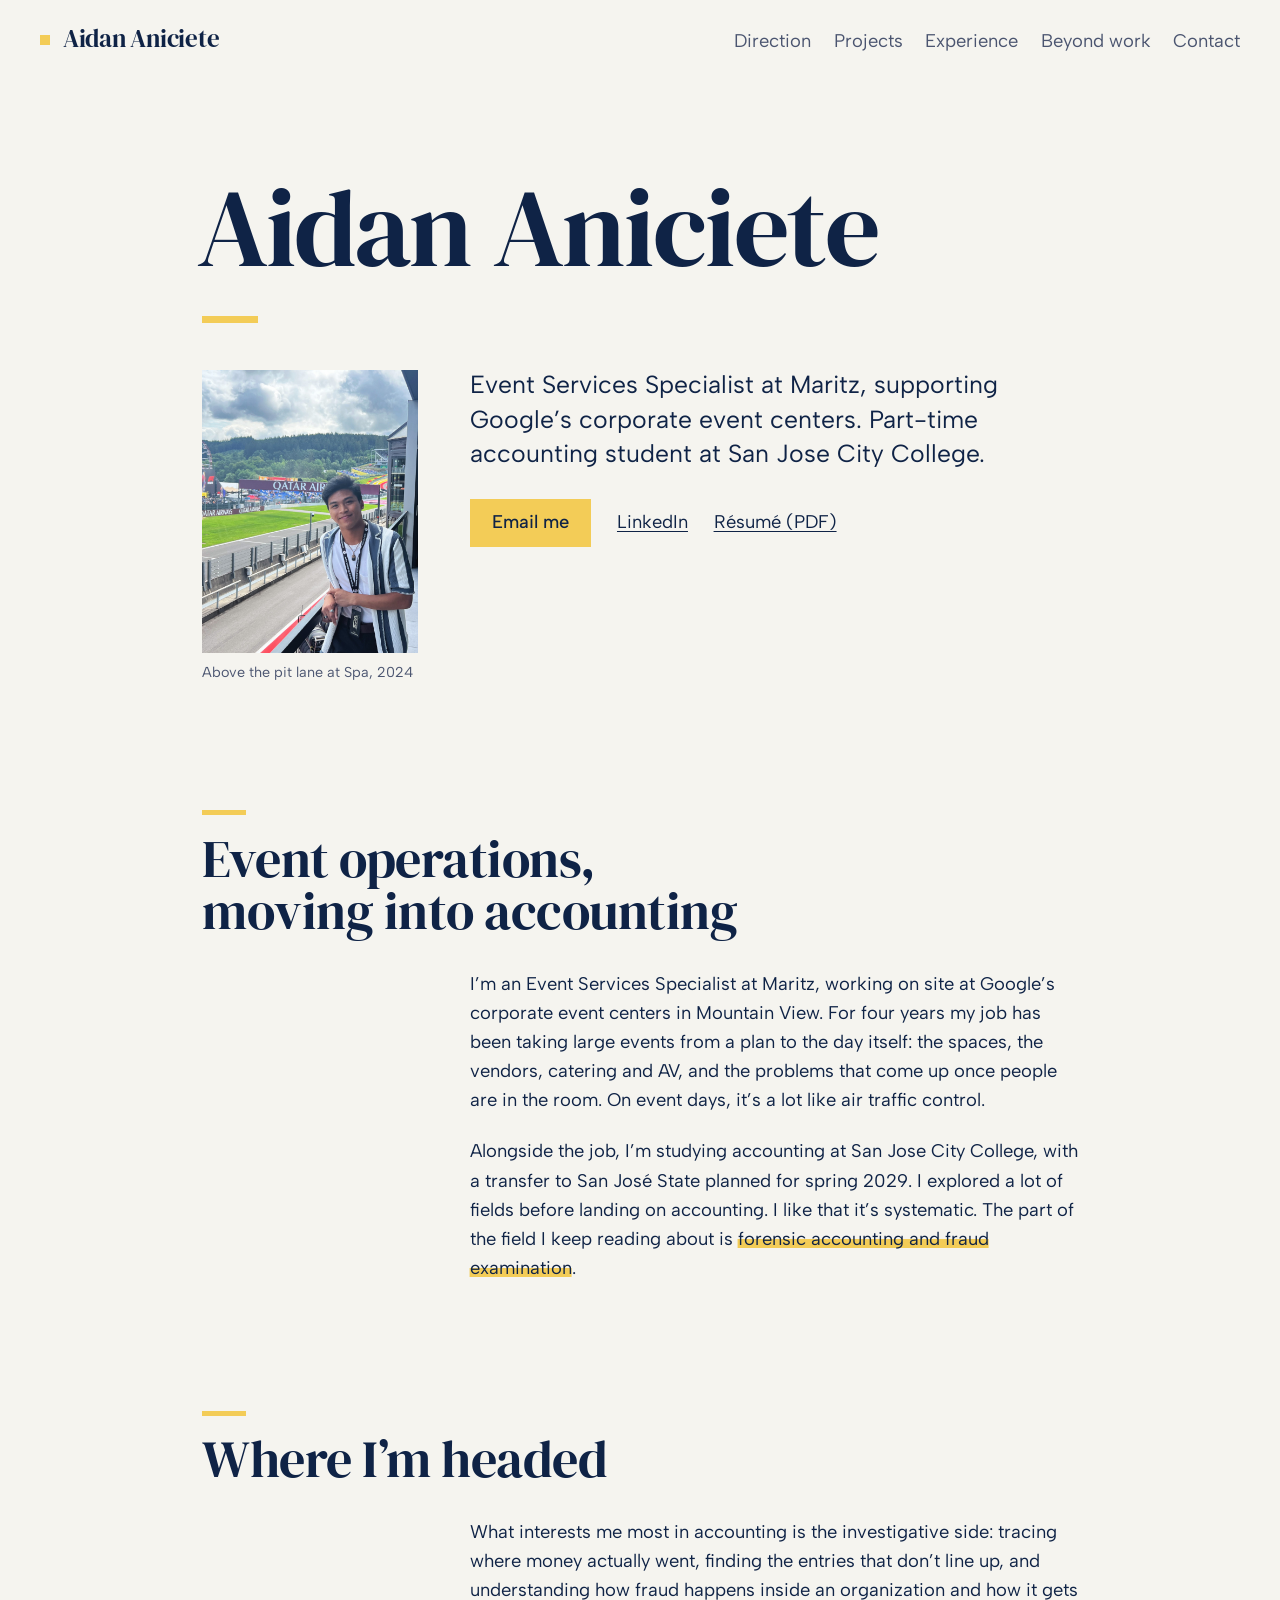
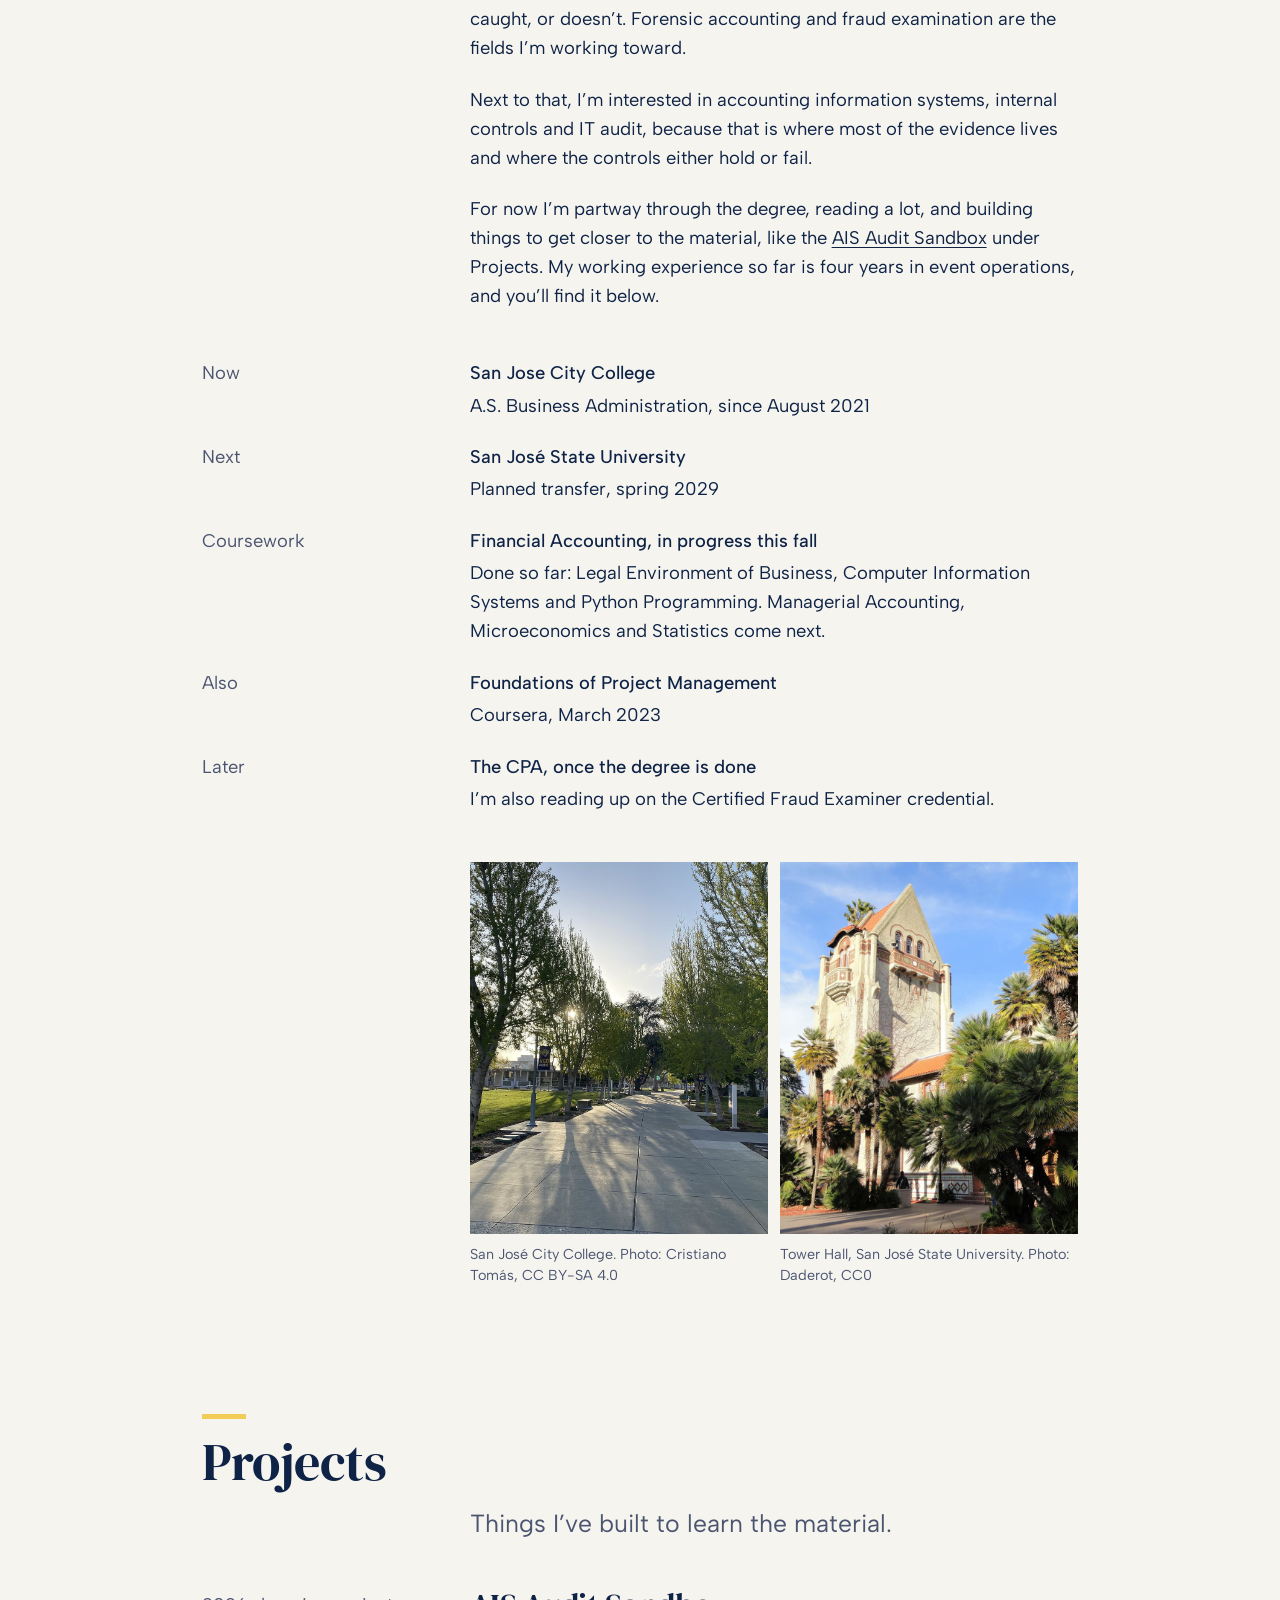
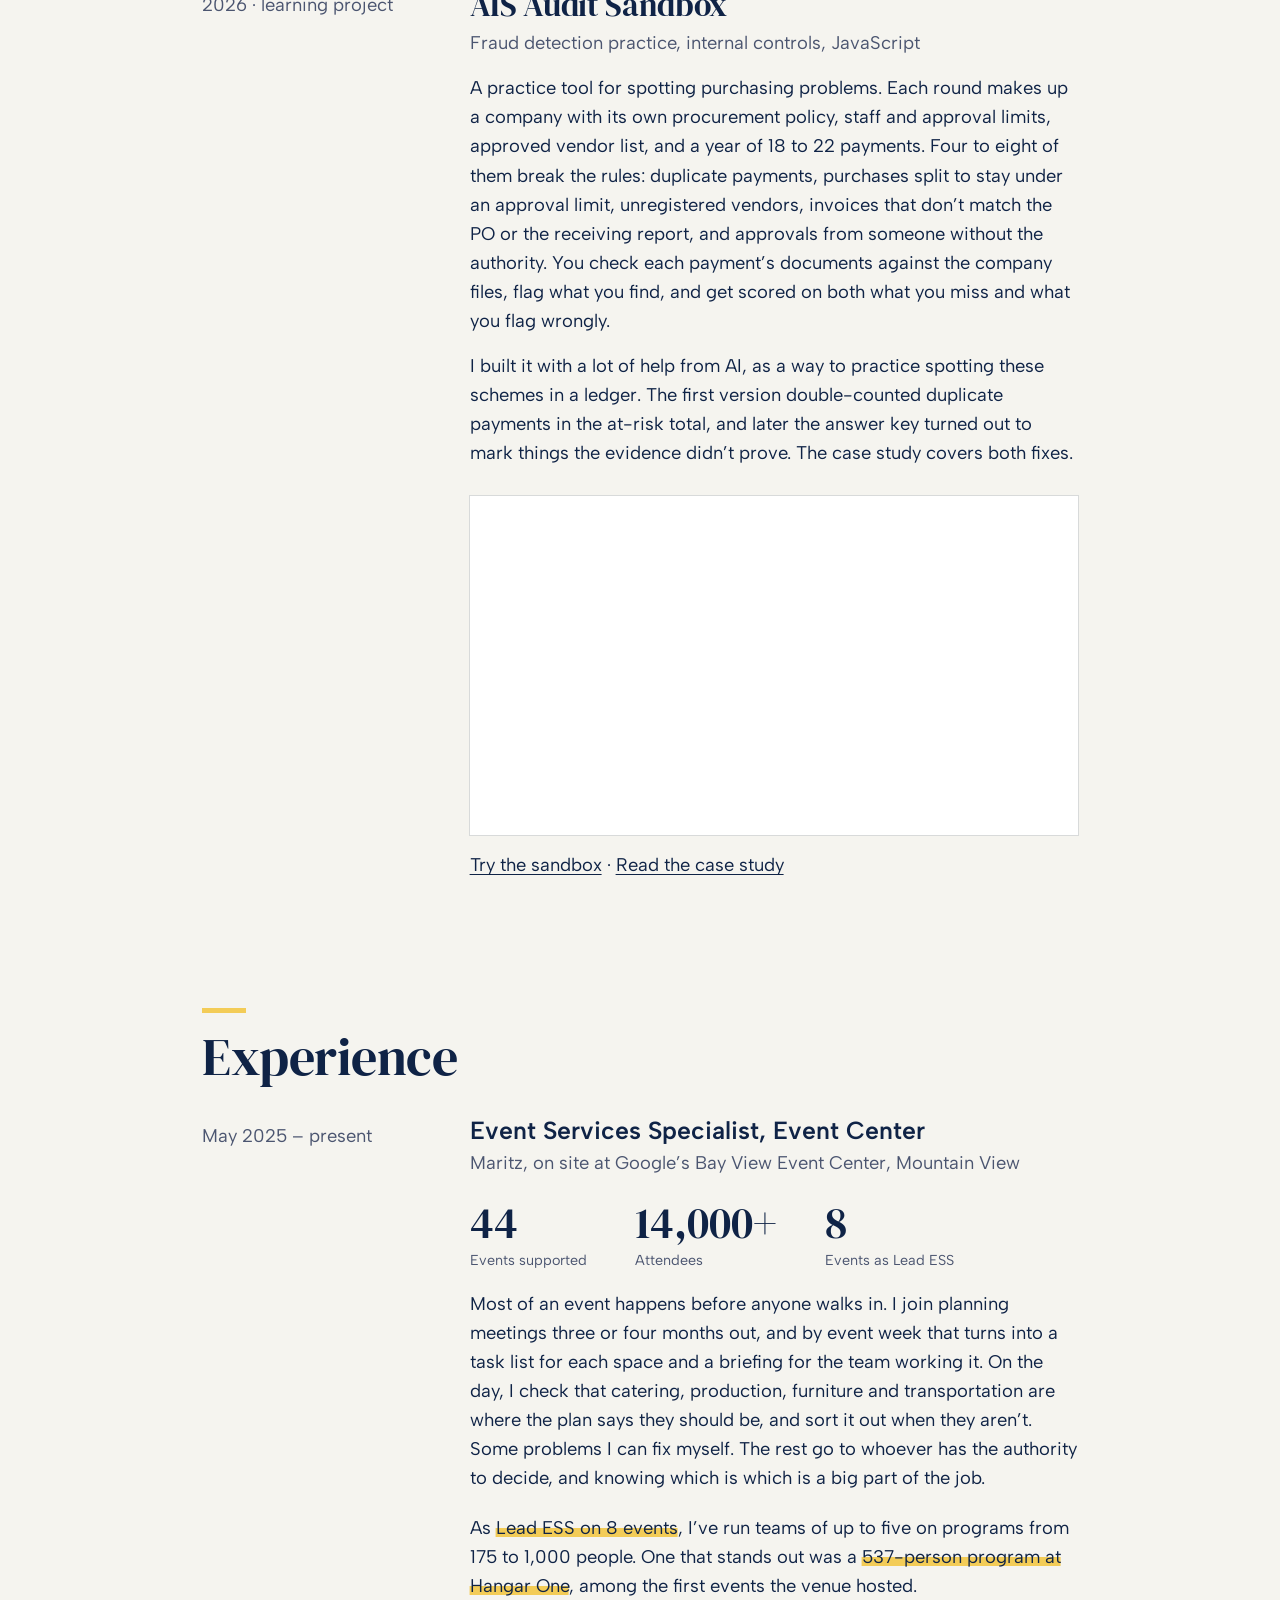
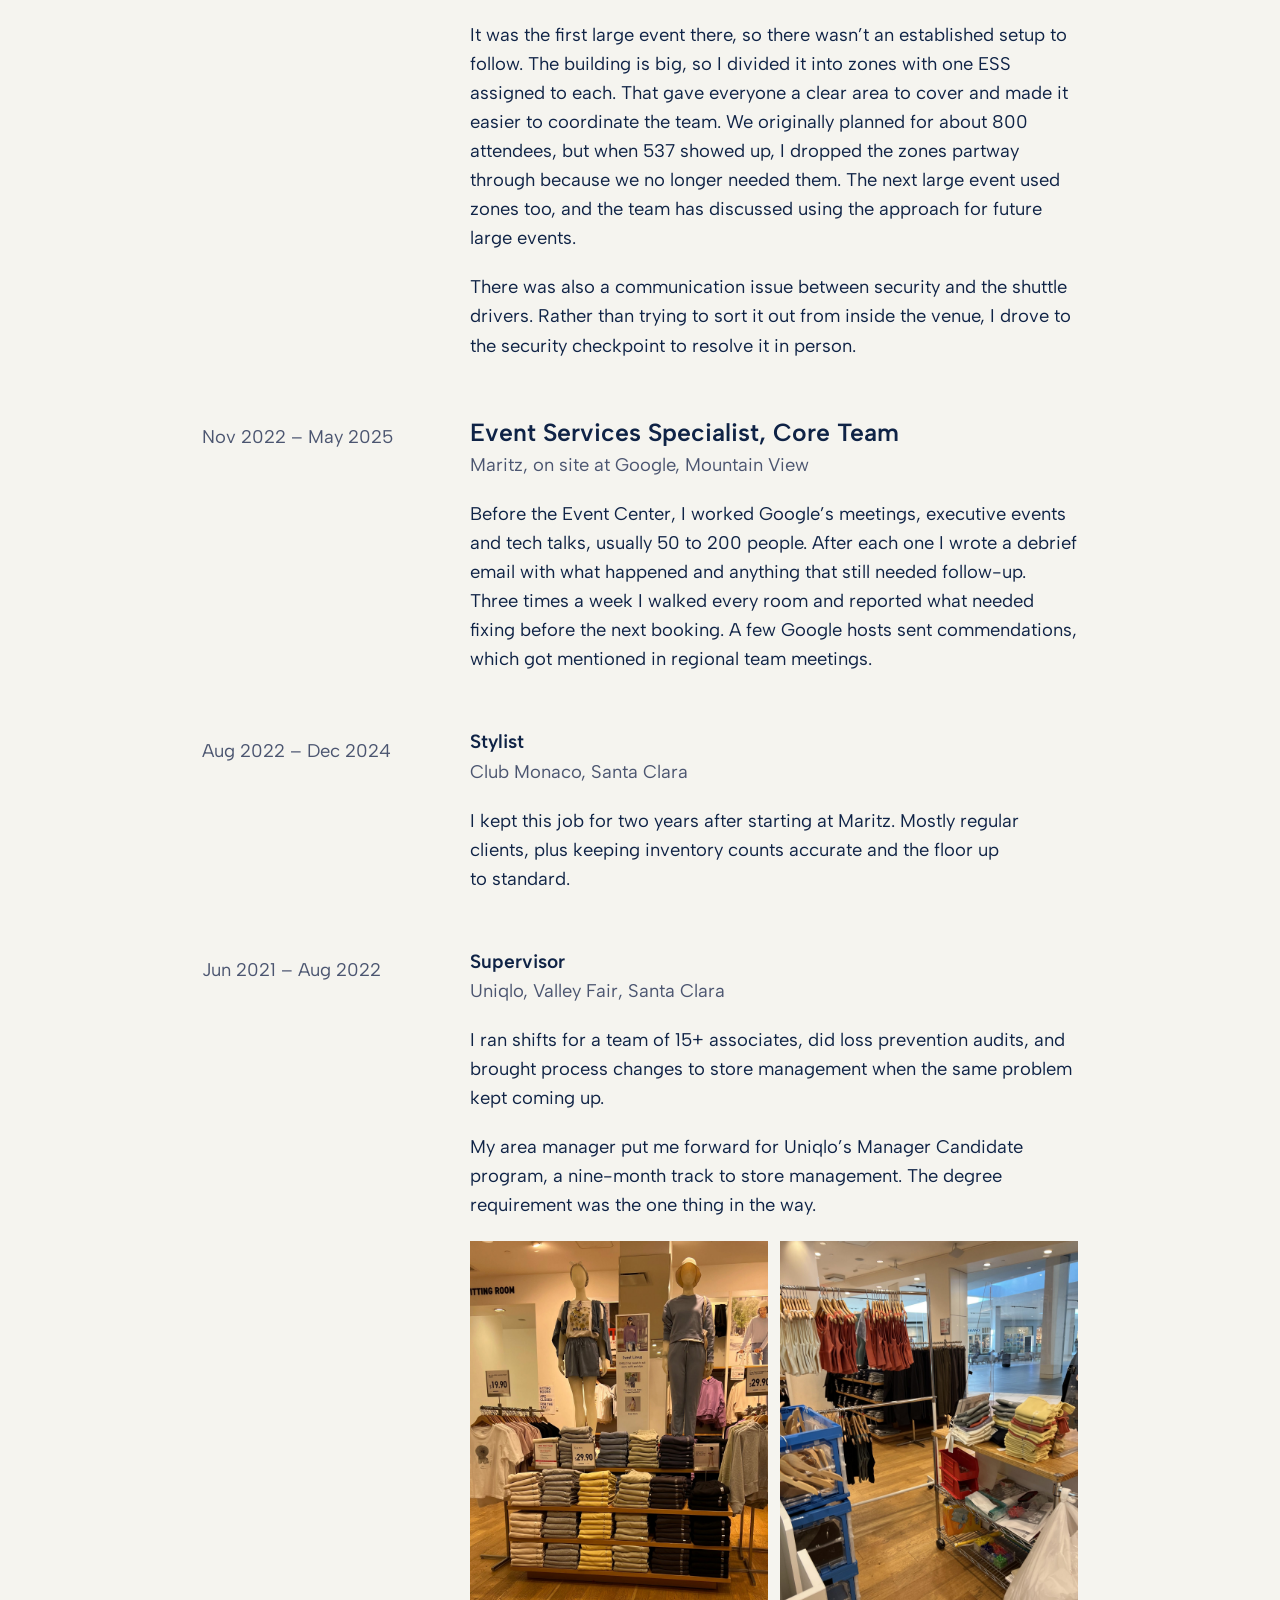
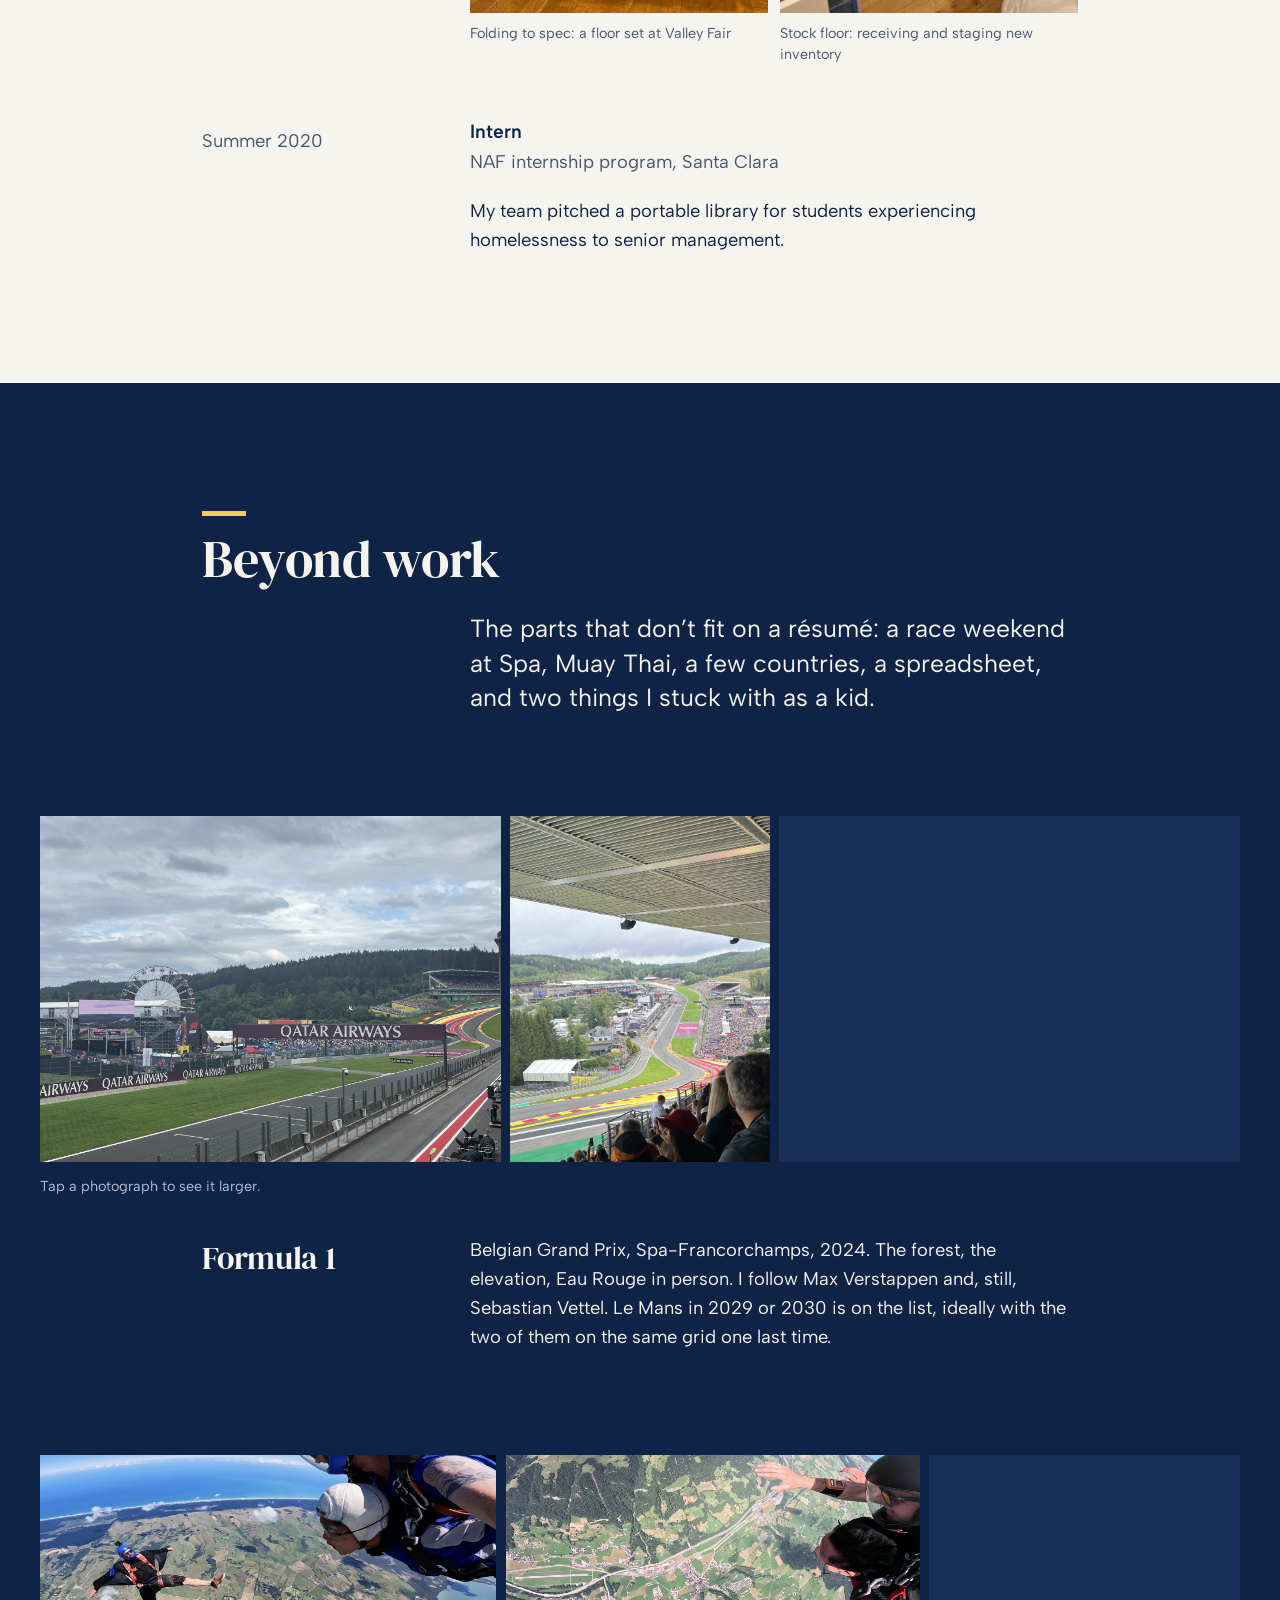
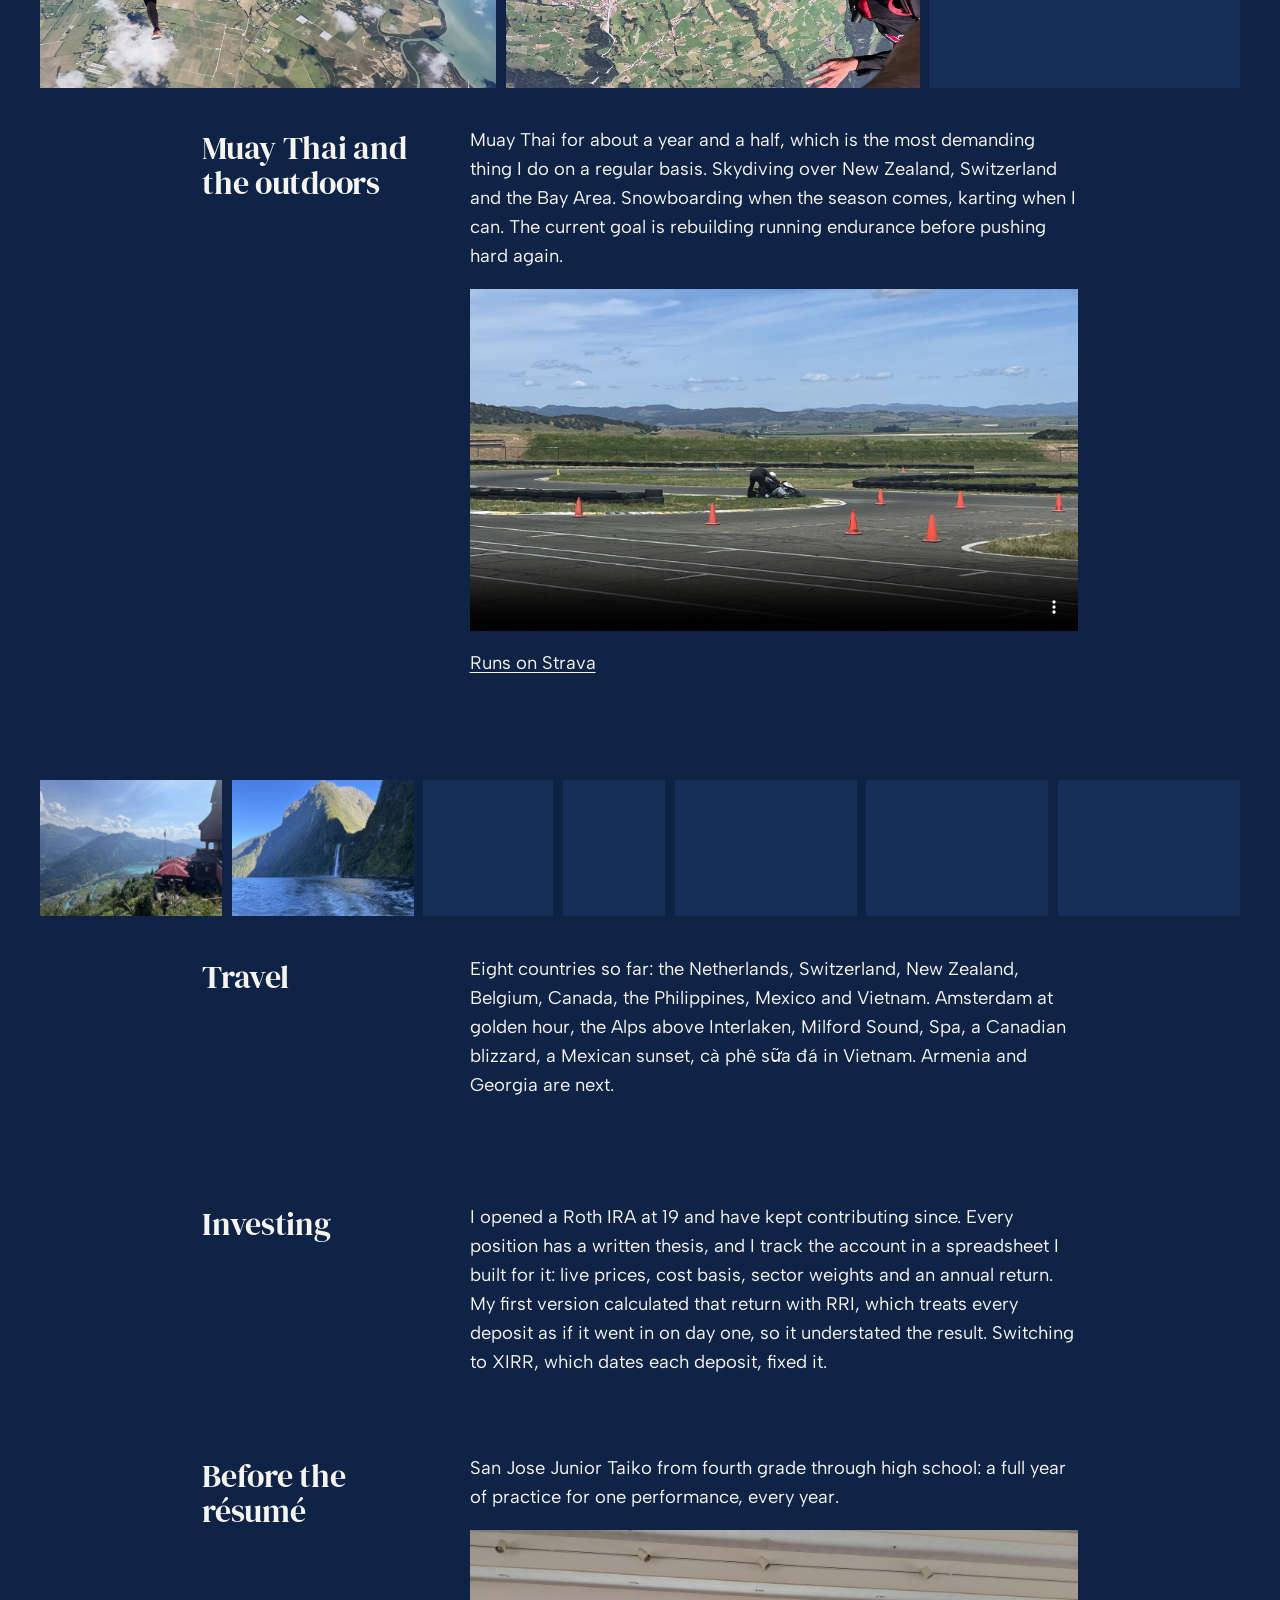
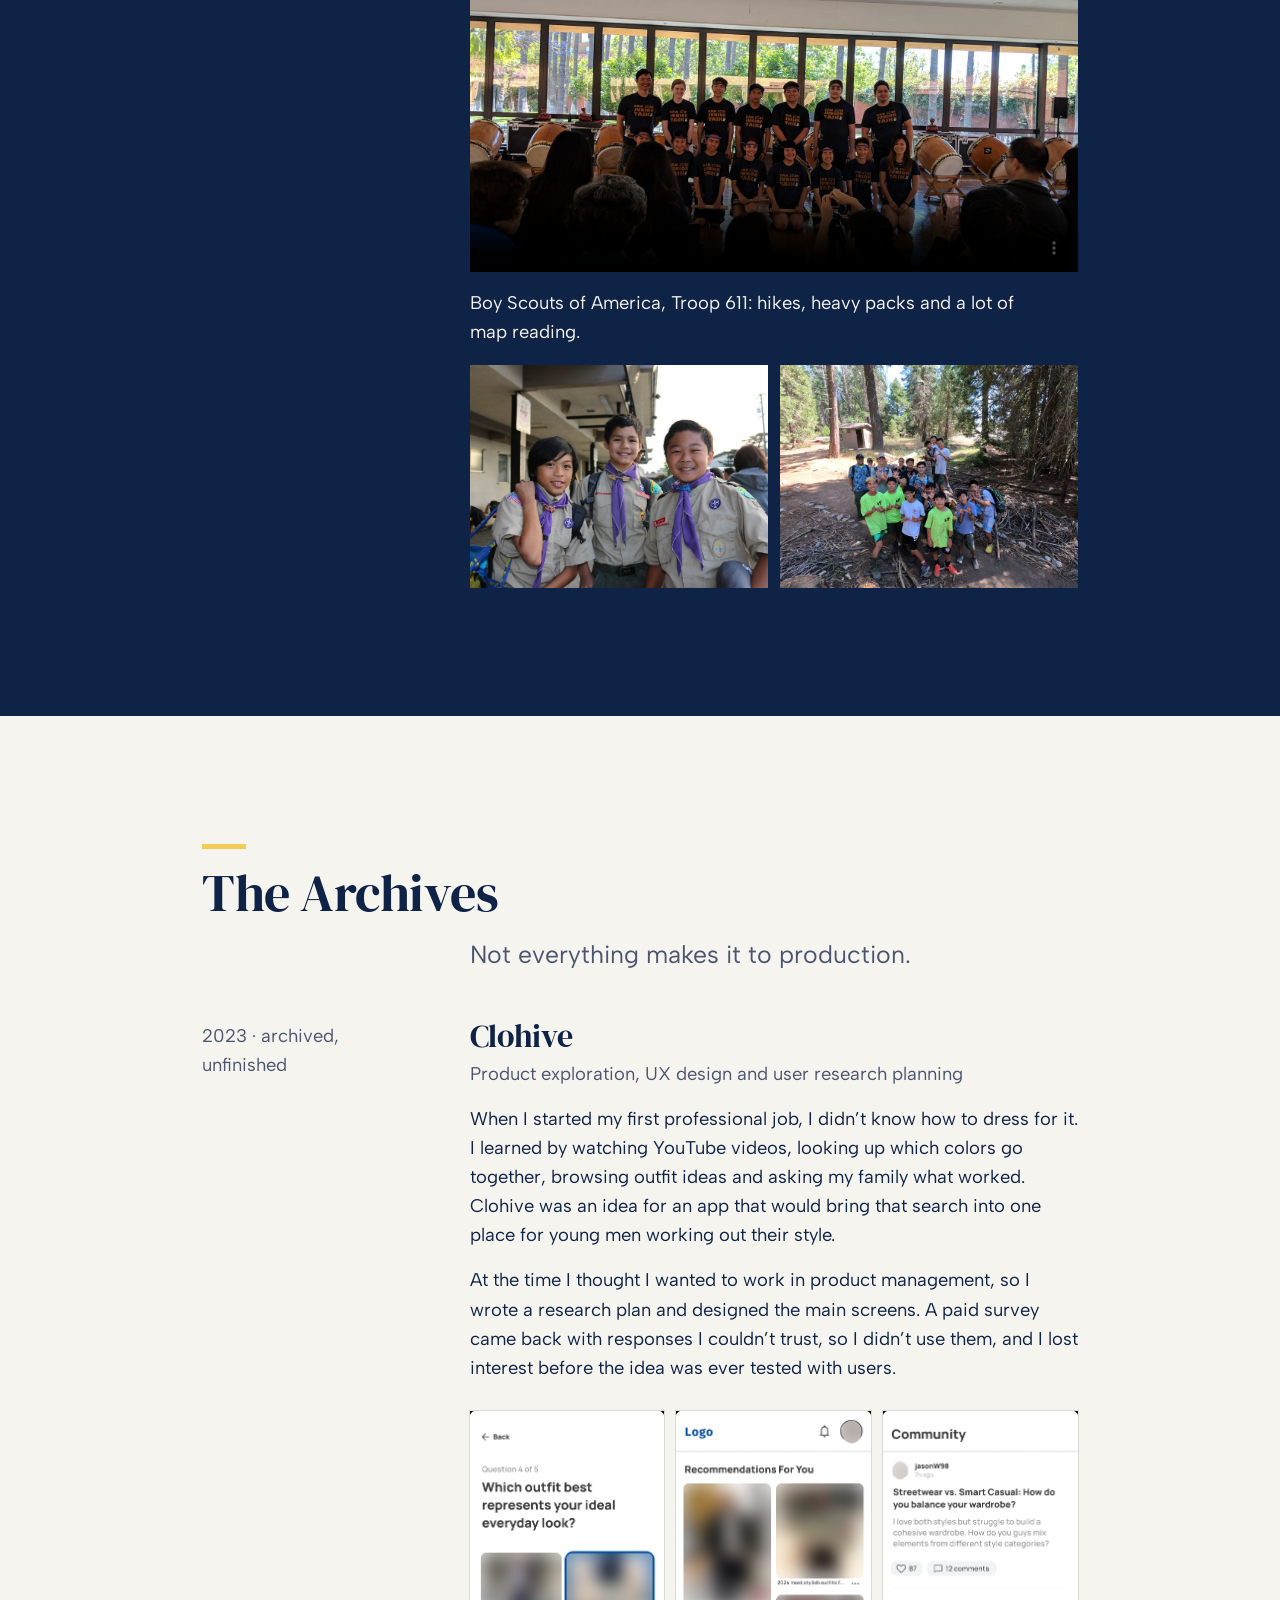
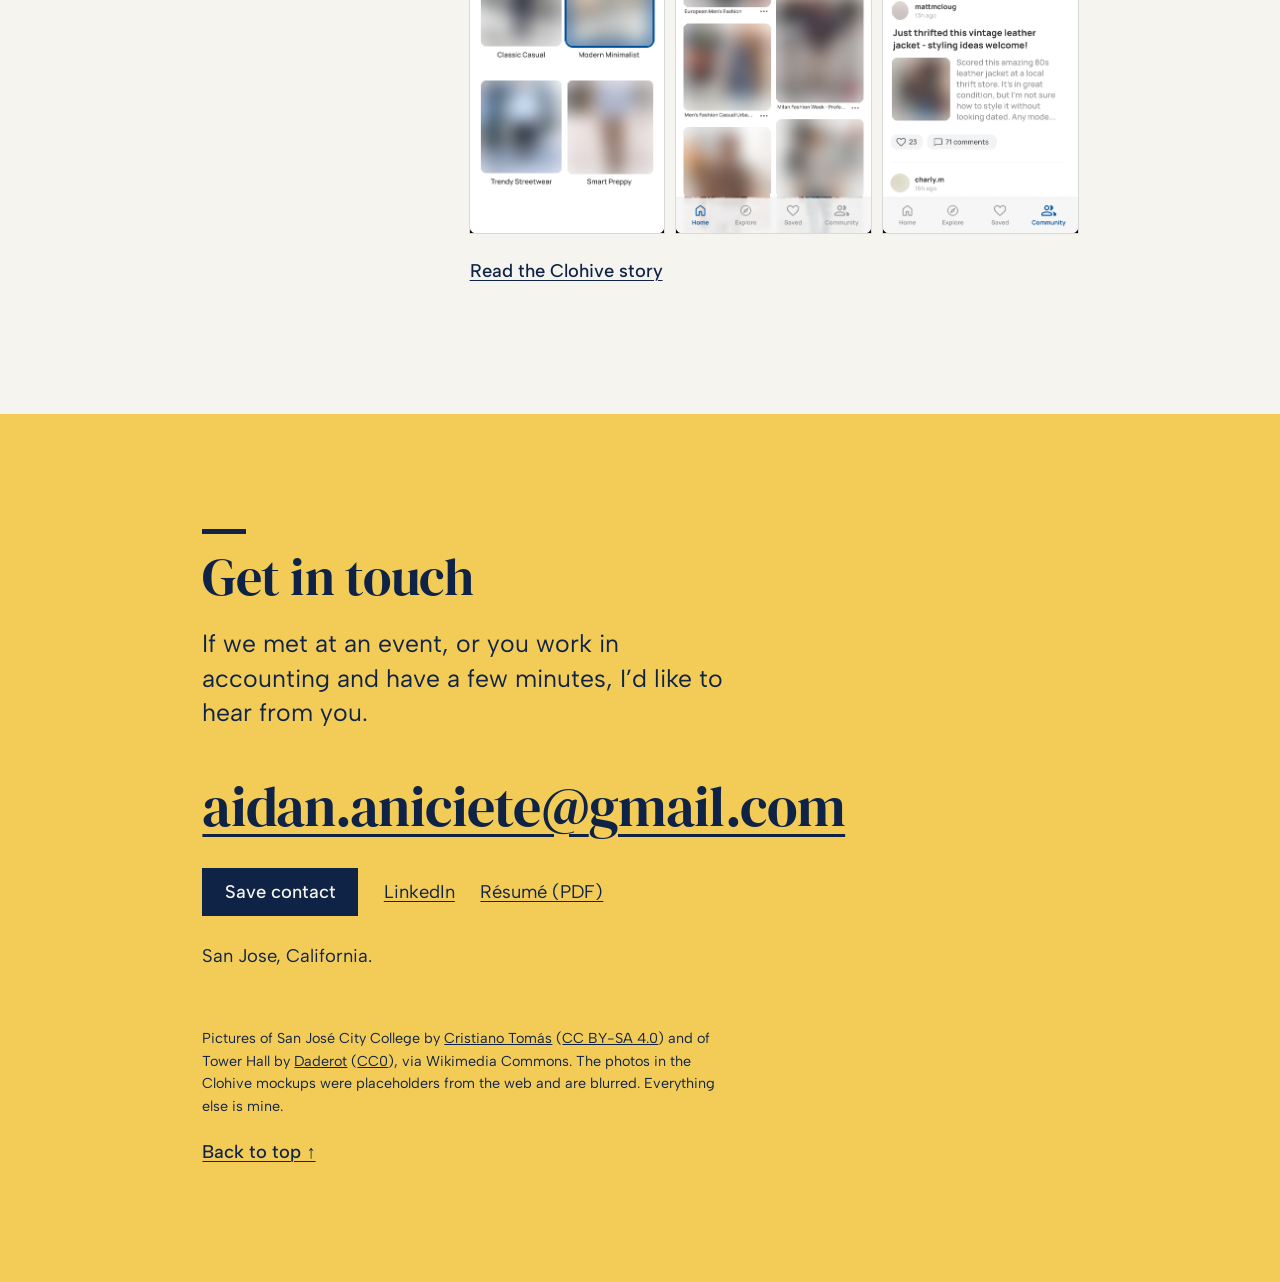
==== index.html @ 729d961d "Move Projects above Experience Puts the audit sandbox right after Direction, matching the résumé ord" ====
<!DOCTYPE html>
<html lang="en">
<head>
  <meta charset="UTF-8">
  <meta name="viewport" content="width=device-width, initial-scale=1.0">
  <title>Aidan Aniciete · Event Services Specialist studying accounting, San Jose</title>
  <meta name="description" content="Aidan Aniciete is an Event Services Specialist at Maritz, supporting Google's corporate event centers, and a part-time accounting student at San Jose City College with an interest in forensic accounting and fraud examination.">
  <meta name="theme-color" content="#f5f4ef">
  <link rel="icon" href="data:image/svg+xml,<svg xmlns='http://www.w3.org/2000/svg' viewBox='0 0 100 100'><rect width='100' height='100' fill='%230F2346'/><text x='50' y='70' font-size='60' text-anchor='middle' fill='%23F5F4EF' font-family='Georgia,serif'>A</text></svg>">
  <link rel="preconnect" href="https://fonts.googleapis.com">
  <link rel="preconnect" href="https://fonts.gstatic.com" crossorigin>
  <link href="https://fonts.googleapis.com/css2?family=DM+Serif+Display&family=Albert+Sans:ital,wght@0,400;0,500;0,600;1,400&display=swap" rel="stylesheet">
  <script>document.documentElement.classList.add('js')</script>
  <style>
    /* ==========================================================
       Art direction, in three sentences.
       1. The page hangs on two vertical lines, like a ledger or a
          run-of-show: headings and labels on the left line, the
          writing on the right. Dates, plan labels and entry titles
          live in that left rail instead of in empty margin.
       2. The page is told in three acts by colour: work in cream,
          life in navy, contact in yellow.
       3. Photographs are shown at their own proportions in
          equal-height strips, never cropped to a uniform tile.
       ========================================================== */

    /* ---------- tokens ---------- */
    :root {
      --bg: #f5f4ef;
      --surface: #ebe9e1;
      --ink: #0f2346;
      --muted: #4b5570;
      --accent: #f3cc57;
      --accent-ink: #0f2346;
      --dark: #0f2346;
      --dark-surface: #172f58;
      --dark-ink: #f5f4ef;
      --dark-muted: #b4bcd2;

      --font-display: 'DM Serif Display', Georgia, 'Times New Roman', serif;
      --font-text: 'Albert Sans', 'Helvetica Neue', Arial, sans-serif;

      --step-small: 0.9rem;
      --step-body: clamp(1.0625rem, 1rem + 0.25vw, 1.15rem);
      --step-lead: clamp(1.25rem, 1.1rem + 0.6vw, 1.55rem);
      --step-head: clamp(2.1rem, 1.3rem + 2.4vw, 3.4rem);
      --step-display: clamp(3rem, 8.6vw, 9rem);

      --pad: clamp(1.25rem, 4vw, 2.5rem);
      --rail: 13.5rem;                        /* the label column */
      --gutter: clamp(2.5rem, 4vw, 4.5rem);   /* between rail and writing */
      --measure: 38rem;                       /* the writing column, ~65 characters */
      --out: 0px;                             /* how far rail items hang left; set on desktop */
      --spread: 82rem;                        /* photo strips */
      --section: clamp(5.5rem, 10vw, 9rem);

      --ease-out: cubic-bezier(0.22, 1, 0.36, 1);
      --ease-expo: cubic-bezier(0.16, 1, 0.3, 1);
      --t-press: 140ms;
      --t-hover: 180ms;
    }

    /* ---------- reset ---------- */
    *, *::before, *::after { box-sizing: border-box; }
    html { -webkit-text-size-adjust: 100%; text-size-adjust: 100%; scroll-behavior: smooth; }
    body { margin: 0; background: var(--bg); color: var(--ink); font-family: var(--font-text); font-size: var(--step-body); line-height: 1.58; font-kerning: normal; -webkit-font-smoothing: antialiased; text-rendering: optimizeLegibility; }
    h1, h2, h3, p, figure, ul, ol, dl, dd { margin: 0; }
    ul, ol { padding: 0; list-style: none; }
    img, video, canvas { display: block; max-width: 100%; }
    img, video { height: auto; }
    button { font: inherit; color: inherit; background: none; border: 0; padding: 0; cursor: pointer; }
    a { color: inherit; }
    :target { scroll-margin-top: 5rem; }
    ::selection { background: var(--accent); color: var(--accent-ink); }
    :focus-visible { outline: 3px solid var(--accent); outline-offset: 3px; }
    .skip { position: absolute; left: var(--pad); top: 1rem; width: 1px; height: 1px; overflow: hidden; clip-path: inset(50%); background: var(--accent); color: var(--accent-ink); padding: .6rem 1rem; z-index: 50; text-decoration: none; }
    .skip:focus { width: auto; height: auto; clip-path: none; }

    h1, h2, h3 { font-family: var(--font-display); font-weight: 400; text-wrap: balance; hyphens: none; letter-spacing: -0.01em; }
    h2 { font-size: var(--step-head); line-height: 1.02; }
    h3 { font-size: var(--step-lead); line-height: 1.2; }
    p { max-width: 64ch; text-wrap: pretty; }
    .lead { font-size: var(--step-lead); line-height: 1.38; max-width: 34ch; }
    .small { font-size: var(--step-small); line-height: 1.45; }
    .muted { color: var(--muted); }
    .hl { text-decoration: underline; text-decoration-color: var(--accent); text-decoration-thickness: .5em; text-underline-offset: -.32em; text-decoration-skip-ink: none; -webkit-box-decoration-break: clone; box-decoration-break: clone; }

    .link { text-decoration: underline; text-underline-offset: 0.18em; text-decoration-thickness: 0.07em; transition: text-decoration-color var(--t-hover) ease; }
    @media (hover: hover) and (pointer: fine) { .link:hover { text-decoration-color: var(--accent); } }
    .button { display: inline-flex; align-items: center; justify-content: center; min-height: 3rem; padding: 0 1.4rem; background: var(--ink); color: var(--bg); text-decoration: none; white-space: nowrap; font-weight: 500; transition: transform var(--t-press) var(--ease-out), background-color var(--t-hover) ease; }
    @media (hover: hover) and (pointer: fine) { .button:hover { background: #1b3158; } .button.accent:hover { background: #f7d873; } }
    .button:active { transform: scale(0.97); }
    .button.accent { background: var(--accent); color: var(--accent-ink); }
    .actions { display: flex; flex-wrap: wrap; align-items: center; gap: 1rem 1.6rem; }

    /* ---------- header ---------- */
    .top { position: sticky; top: 0; z-index: 20; background: var(--bg); display: flex; flex-wrap: wrap; align-items: baseline; justify-content: space-between; gap: .4rem 1.5rem; padding: 1rem var(--pad); }
    .top .wordmark { font-family: var(--font-display); font-size: var(--step-lead); text-decoration: none; letter-spacing: -0.01em; transition: opacity 150ms ease, transform 150ms ease; }
    .js .top .wordmark { opacity: 0; transform: translateY(-4px); pointer-events: none; }
    .js .top.is-scrolled .wordmark { opacity: 1; transform: none; pointer-events: auto; transition: opacity 250ms var(--ease-out), transform 250ms var(--ease-out); }
    .top .wordmark::before { content: ''; display: inline-block; width: .42em; height: .42em; background: var(--accent); margin-right: .5em; vertical-align: .08em; }
    .top ul { display: flex; flex-wrap: wrap; gap: .3rem 1.4rem; }
    .top a { text-decoration: none; padding: .2rem 0; display: inline-block; }
    .top ul a { color: var(--muted); text-decoration: underline; text-decoration-color: transparent; text-decoration-thickness: 0.16em; text-underline-offset: 0.3em; transition: color var(--t-hover) ease, text-decoration-color var(--t-hover) ease; }
    .top ul a:hover, .top ul a[aria-current="true"] { color: var(--ink); }
    .top ul a[aria-current="true"] { text-decoration-color: var(--accent); }
    @media (hover: hover) and (pointer: fine) { .top ul a:hover { text-decoration-color: var(--accent); } }

    /* ---------- the frame: one writing column, with a rail that items can hang into ---------- */
    .frame { max-width: calc(var(--measure) + var(--out) + 2 * var(--pad)); margin-inline: auto; padding-inline: calc(var(--pad) + var(--out)) var(--pad); }
    .out { margin-left: calc(-1 * var(--out)); }                       /* spans rail + writing */
    .hang { display: grid; gap: .35rem; }                              /* label then content; becomes two columns on desktop */
    .flow > * + * { margin-top: 1.4rem; }
    .flow-tight > * + * { margin-top: .9rem; }
    .section { padding-top: var(--section); }

    main h2::before { content: ''; display: block; width: 2.75rem; height: .3rem; background: var(--accent); margin-bottom: 1.1rem; }
    .section > h2 + * { margin-top: 2rem; }

    /* ---------- the first screen ---------- */
    .hero { padding-top: clamp(3.5rem, 11vh, 7rem); }
    .hero h1 { font-size: var(--step-display); line-height: 0.92; letter-spacing: -0.02em; margin-left: calc(-1 * var(--out) - 0.05em); white-space: nowrap; }
    .hero .mark { width: 3.5rem; height: .4rem; background: var(--accent); margin-top: clamp(1.5rem, 3vw, 2.5rem); }
    .hero-row { margin-top: clamp(1.75rem, 3.5vw, 3rem); align-items: start; }
    .hero-row .flow > * + * { margin-top: 1.8rem; }
    .portrait button { display: block; width: 100%; overflow: hidden; cursor: zoom-in; }
    .portrait img { width: 100%; aspect-ratio: 1600 / 2097; object-fit: cover; transition: transform 500ms var(--ease-out); }
    .portrait figcaption { margin-top: .55rem; font-size: var(--step-small); color: var(--muted); line-height: 1.4; }

    /* ---------- figures in the writing column ---------- */
    .pair { display: grid; grid-template-columns: 1fr 1fr; gap: .75rem; }
    .pair figcaption { margin-top: .6rem; font-size: var(--step-small); color: var(--muted); line-height: 1.45; }
    .pair button, .strip button { display: block; width: 100%; overflow: hidden; cursor: zoom-in; transition: transform var(--t-press) var(--ease-out); }
    .pair img, .strip img { transition: transform 500ms var(--ease-out); }
    .pair button:active, .strip button:active, .portrait button:active { transform: scale(0.985); }
    @media (hover: hover) and (pointer: fine) { .pair button:hover img, .strip button:hover img, .portrait button:hover img { transform: scale(1.03); } }
    .pair img { width: 100%; aspect-ratio: 4 / 5; object-fit: cover; }
    .pair.landscape img { aspect-ratio: 4 / 3; }

    /* ---------- the plan: labels in the rail ---------- */
    .plan { margin-top: 3rem; display: grid; gap: 1.4rem; }
    .plan dt { color: var(--muted); }
    .plan dd { font-weight: 500; }
    .plan dd p { font-weight: 400; margin-top: .2rem; }

    /* ---------- experience: a run sheet, dates in the rail ---------- */
    .role + .role { margin-top: 3.5rem; }
    .role-when { color: var(--muted); font-variant-numeric: tabular-nums; }
    .role h3 { font-family: var(--font-text); font-weight: 600; font-size: var(--step-lead); letter-spacing: 0; line-height: 1.25; }
    .role-where { color: var(--muted); margin-top: .2rem; }
    .role ul { margin-top: 1rem; }
    .role li { padding-left: 1.4rem; position: relative; }
    .role li + li { margin-top: .55rem; }
    .role li::before { content: ''; position: absolute; left: 0; top: .52em; width: .55em; height: .55em; background: var(--accent); }
    .role .body > p:not(.role-where), .role .pair { margin-top: 1.25rem; }
    .role.past h3 { font-size: 1.2rem; }
    .role .figures { display: grid; grid-template-columns: repeat(3, minmax(0, max-content)); gap: 1rem clamp(1.5rem, 4vw, 3rem); margin-top: 1.4rem; }
    .role .figures div { display: flex; flex-direction: column-reverse; justify-content: flex-end; }   /* number on top, label below */
    .role .figures dd { font-family: var(--font-display); font-size: clamp(2rem, 1.5rem + 1.6vw, 2.75rem); line-height: 1; font-variant-numeric: tabular-nums; }
    .role .figures dt { font-size: var(--step-small); color: var(--muted); margin-top: .35rem; line-height: 1.35; }
    .role .figures + ul { margin-top: 1.6rem; }


    /* ---------- act two: beyond work, in navy ---------- */
    .night { background: var(--dark); color: var(--dark-ink); margin-top: var(--section); padding-block: var(--section); }
    .night ::selection { background: var(--accent); color: var(--ink); }
    .night .muted { color: var(--dark-muted); }
    .night .link:hover { text-decoration-color: var(--accent); }
    .night .intro-p { margin-top: 1.6rem; }

    .spread { max-width: calc(var(--spread) + 2 * var(--pad)); margin-inline: auto; padding-inline: var(--pad); }
    .chapter { margin-top: clamp(4rem, 8vw, 7rem); }
    .chapter .frame { margin-top: clamp(1.75rem, 3vw, 2.5rem); }
    /* equal-height strip; each photograph keeps its own proportions (--ar) */
    .strip { display: flex; gap: .6rem; }
    .strip > button { flex: var(--ar) 1 0%; min-width: 0; }
    .strip img { width: 100%; height: auto; aspect-ratio: var(--ar); object-fit: cover; background: var(--dark-surface); }
    .gallery-note { margin-top: .8rem; font-size: var(--step-small); color: var(--dark-muted); max-width: none; }

    .entry h3 { font-size: clamp(1.5rem, 1.2rem + 1vw, 2rem); line-height: 1.1; }
    .entry .flow > * + * { margin-top: 1.1rem; }
    .entries > .entry + .entry { margin-top: clamp(3.5rem, 6vw, 5rem); }
    .entry video { width: 100%; aspect-ratio: 16 / 9; max-height: 28rem; background: #0a1834; object-fit: cover; }

    /* ---------- act three: contact, in yellow ---------- */
    .contact { background: var(--accent); color: var(--accent-ink); padding-block: clamp(4.5rem, 9vw, 7.5rem); }
    .contact h2 + .lead { margin-top: 1.4rem; }
    .contact h2::before { background: var(--ink); }
    .contact ::selection { background: var(--ink); color: var(--accent); }
    .contact :focus-visible { outline-color: var(--ink); }
    .contact .email-line { margin-top: clamp(2rem, 4vw, 3rem); max-width: none; }
    .contact .email { font-family: var(--font-display); font-size: clamp(1.6rem, 0.8rem + 3.4vw, 4rem); line-height: 1.05; letter-spacing: -0.015em; text-decoration: underline; text-decoration-color: var(--ink); text-decoration-thickness: 0.06em; text-underline-offset: 0.14em; overflow-wrap: normal; display: inline-block; transition: color var(--t-hover) ease; }
    @media (hover: hover) and (pointer: fine) { .contact .email:hover { color: #1b3158; text-decoration-color: #1b3158; } }
    .contact .actions { margin-top: 2rem; }
    .contact .place { margin-top: 1.6rem; }
    .contact .credits { font-size: var(--step-small); max-width: 60ch; margin-top: 3.5rem; }
    .contact .credits a { color: inherit; }
    .contact .to-top { margin-top: 1.25rem; font-weight: 500; }

    /* ---------- projects, and the archives: past projects, kept small ---------- */
    .archives { padding-bottom: var(--section); }
    .projects h2 + .lead, .archives h2 + .lead { margin-top: 1.1rem; color: var(--muted); }
    .project, .archive { margin-top: 3rem; }
    .project .when, .archive .when { color: var(--muted); }
    .project h3, .archive h3 { font-size: clamp(1.5rem, 1.2rem + 1vw, 2rem); line-height: 1.1; }
    .project .kind, .archive .kind { color: var(--muted); margin-top: .35rem; }
    .project .body > p:not(.kind), .archive .body > p:not(.kind) { margin-top: 1rem; }
    .shot { margin-top: 1.75rem; }
    .shot button { display: block; width: 100%; overflow: hidden; background: #fff; box-shadow: 0 0 0 1px rgba(15, 35, 70, .12); cursor: zoom-in; transition: transform var(--t-press) var(--ease-out); }
    .shot button:active { transform: scale(0.985); }
    .shot img { width: 100%; height: auto; transition: transform 500ms var(--ease-out); }
    @media (hover: hover) and (pointer: fine) { .shot button:hover img { transform: scale(1.03); } }
    .screens { display: grid; grid-template-columns: repeat(3, minmax(0, 1fr)); gap: .75rem; margin-top: 1.75rem; }
    .screens button { display: block; width: 100%; overflow: hidden; background: #fff; box-shadow: 0 0 0 1px rgba(15, 35, 70, .12); cursor: zoom-in; transition: transform var(--t-press) var(--ease-out); }
    .screens button:active { transform: scale(0.985); }
    .screens img { width: 100%; aspect-ratio: 393 / 852; transition: transform 500ms var(--ease-out); }
    @media (hover: hover) and (pointer: fine) { .screens button:hover img { transform: scale(1.03); } }
    .archive .more { margin-top: 1.5rem !important; font-weight: 500; }
    /* nothing sits in the rail here, so the whole block lines up with the heading */
    .contact .frame > :not(.out) { margin-left: calc(-1 * var(--out)); }

    /* ---------- lightbox ---------- */
    .lb { border: 0; padding: 0; background: transparent; max-width: 100vw; max-height: 100svh; width: 100vw; height: 100svh; }
    .lb::backdrop { background: rgba(10, 20, 44, .94); }
    .lb[open]::backdrop { animation: lb-fade 200ms ease-out; }
    .lb[open] .lb-inner { animation: lb-in 220ms var(--ease-out); }
    @keyframes lb-fade { from { opacity: 0; } }
    @keyframes lb-in { from { opacity: 0; transform: scale(0.98); } }
    .lb-inner { width: 100%; height: 100%; display: flex; flex-direction: column; align-items: center; justify-content: center; gap: .75rem; color: var(--dark-ink); padding: 3.5rem 1rem; }
    .lb img { max-width: min(92vw, 1400px); max-height: 76vh; object-fit: contain; width: auto; }
    .lb .cap { font-size: var(--step-small); color: #c3c8ee; text-align: center; }
    .lb button { position: absolute; color: var(--dark-ink); font-size: 1.6rem; line-height: 1; padding: 1rem; min-width: 3rem; min-height: 3rem; transition: color var(--t-hover) ease, scale var(--t-press) var(--ease-out); }
    .lb button:active { scale: 0.92; }
    @media (hover: hover) and (pointer: fine) { .lb button:hover { color: var(--accent); } }
    .lb .x { top: .5rem; right: .75rem; }
    .lb .prev { left: .25rem; top: 50%; translate: 0 -50%; }
    .lb .next { right: .25rem; top: 50%; translate: 0 -50%; }

    /* ---------- desktop: open the rail ---------- */
    @media (min-width: 960px) {
      :root { --out: calc(var(--rail) + var(--gutter)); }
      .hang { grid-template-columns: var(--rail) minmax(0, 1fr); column-gap: var(--gutter); margin-left: calc(-1 * var(--out)); }
      .hang > :first-child { padding-top: .15em; }
      .plan .hang > dt { padding-top: 0; }
      .entry .hang > h3 { padding-top: 0; }
      .role-when { padding-top: .35em !important; }
    }

    /* ---------- motion: one entrance on load, one for the photographs ---------- */
    @media (prefers-reduced-motion: no-preference) {
      .js .hero h1, .js .hero .mark, .js .hero-row > * { animation: rise 900ms var(--ease-expo) both; }
      .js .hero .mark { animation-delay: 60ms; }
      .js .hero-row > :nth-child(1) { animation-delay: 140ms; }
      .js .hero-row > :nth-child(2) { animation-delay: 220ms; }
      .js .strip > button { opacity: 0; transform: translateY(18px); transition: opacity 700ms var(--ease-out), transform 900ms var(--ease-expo); }
      .js .strip > button:nth-child(2) { transition-delay: 90ms; }
      .js .strip > button:nth-child(3) { transition-delay: 180ms; }
      .js .strip > button:nth-child(4) { transition-delay: 270ms; }
      .js .strip > button:nth-child(5) { transition-delay: 360ms; }
      .js .strip > button:nth-child(6) { transition-delay: 450ms; }
      .js .strip > button:nth-child(7) { transition-delay: 540ms; }
      .js .strip.is-in > button { opacity: 1; transform: none; }
    }
    @keyframes rise { from { opacity: 0; transform: translateY(16px); } to { opacity: 1; transform: none; } }
    @media (prefers-reduced-motion: reduce) {
      html { scroll-behavior: auto; }
      *, *::before, *::after { transition-duration: 0ms !important; animation: none !important; }
    }

    /* ---------- phone ---------- */
    @media (max-width: 640px) {
      .top { position: static; }
      .top .wordmark { display: none; }
      .hero h1 { white-space: normal; font-size: clamp(2.8rem, 13vw, 4.2rem); line-height: .95; }
      .hero-row { gap: 2.25rem; }
      .hero-row .portrait { order: 2; max-width: 14rem; }
      .entry.hang { gap: .75rem; }
      .strip { display: grid; grid-template-columns: 1fr 1fr; gap: .4rem; }
      .strip img { aspect-ratio: 4 / 3; }
      .strip > button:first-child:nth-last-child(odd) { grid-column: 1 / -1; }
      .strip > button:first-child:nth-last-child(odd) img { aspect-ratio: 3 / 2; }
      .lb img { max-width: 96vw; }
    }
    @media (min-width: 641px) and (max-width: 959px) {
      .hero-row { grid-template-columns: 11rem minmax(0, 1fr); column-gap: 2rem; }
    }
  </style>
</head>
<body>
<a class="skip" href="#main">Skip to content</a>

<header class="top">
  <a class="wordmark" href="#top">Aidan Aniciete</a>
  <nav aria-label="Sections">
    <ul>
      <li><a href="#direction">Direction</a></li>
      <li><a href="#projects">Projects</a></li>
      <li><a href="#experience">Experience</a></li>
      <li><a href="#beyond">Beyond work</a></li>
      <li><a href="#contact">Contact</a></li>
    </ul>
  </nav>
</header>

<main id="main">

  <!-- ============ Act one: work ============ -->
  <section class="frame hero" id="top" data-chapter="top">
    <h1>Aidan Aniciete</h1>
    <div class="mark out" aria-hidden="true"></div>
    <div class="hang hero-row">
      <figure class="portrait">
        <button type="button" data-lb="me" data-src="assets/images/spa-pitlane.jpg" data-alt="Aidan above the pit lane at Spa"><img src="assets/images/resized/spa-pitlane.jpg" width="1600" height="2097" alt="Aidan above the pit lane at Spa" decoding="async"></button>
        <figcaption>Above the pit lane at Spa, 2024</figcaption>
      </figure>
      <div class="flow">
        <p class="lead">Event Services Specialist at Maritz, supporting Google’s corporate event centers. Part-time accounting student at San Jose City College.</p>
        <div class="actions">
          <a class="button accent" href="mailto:aidan.aniciete@gmail.com">Email me</a>
          <a class="link" href="https://linkedin.com/in/aidaniciete" target="_blank" rel="noopener">LinkedIn</a>
          <a class="link" href="aidan-aniciete-resume.pdf" target="_blank" rel="noopener">Résumé (PDF)</a>
        </div>
      </div>
    </div>
  </section>

  <section class="frame section intro">
    <h2 class="out">Event operations, moving into&nbsp;accounting</h2>
    <div class="flow">
      <p>I’m an Event Services Specialist at Maritz, working on site at Google’s corporate event centers in Mountain View. For four years my job has been taking large events from a plan to the day itself: the spaces, the vendors, catering and AV, and the problems that come up once people are in the room. On event days, it’s a lot like air traffic control.</p>
      <p>Alongside the job, I’m studying accounting at San Jose City College, with a transfer to San José State planned for spring 2029. I explored a lot of fields before landing on accounting. I like that it’s systematic. The part of the field I keep reading about is <span class="hl">forensic accounting and fraud examination</span>.</p>
    </div>
  </section>

  <section class="frame section" id="direction" data-chapter="direction">
    <h2 class="out">Where I’m headed</h2>
    <div class="flow">
      <p>What interests me most in accounting is the investigative side: tracing where money actually went, finding the entries that don’t line up, and understanding how fraud happens inside an organization and how it gets caught, or doesn’t. Forensic accounting and fraud examination are the fields I’m working toward.</p>
      <p>Next to that, I’m interested in accounting information systems, internal controls and IT audit, because that is where most of the evidence lives and where the controls either hold or fail.</p>
      <p>For now I’m partway through the degree, reading a lot, and building things to get closer to the material, like the <a class="link" href="#projects">AIS Audit Sandbox</a> under Projects. My working experience so far is four years in event operations, and you’ll find it below.</p>
    </div>
    <dl class="plan">
      <div class="hang"><dt>Now</dt><dd>San Jose City College<p>A.S. Business Administration, since August 2021</p></dd></div>
      <div class="hang"><dt>Next</dt><dd>San José State University<p>Planned transfer, spring 2029</p></dd></div>
      <div class="hang"><dt>Coursework</dt><dd>Financial Accounting, in progress this fall<p>Done so far: Legal Environment of Business, Computer Information Systems and Python Programming. Managerial Accounting, Microeconomics and Statistics come next.</p></dd></div>
      <div class="hang"><dt>Also</dt><dd>Foundations of Project Management<p>Coursera, March 2023</p></dd></div>
      <div class="hang"><dt>Later</dt><dd>The CPA, once the degree is done<p>I’m also reading up on the Certified Fraud Examiner credential.</p></dd></div>
    </dl>
    <div class="pair" style="margin-top: 3rem">
      <figure>
        <button type="button" data-lb="schools" data-src="assets/images/resized/san-jose-city-college-1684.jpg" data-alt="A tree-lined walkway at San José City College"><img src="assets/images/resized/san-jose-city-college-1684.jpg" width="1600" height="1200" alt="A tree-lined walkway at San José City College" loading="lazy" decoding="async"></button>
        <figcaption>San José City College. Photo: Cristiano Tomás, CC BY-SA 4.0</figcaption>
      </figure>
      <figure>
        <button type="button" data-lb="schools" data-src="assets/images/resized/tower-hall-san-jose-state-university-dsc03886.jpg" data-alt="Tower Hall at San José State University among palm trees"><img src="assets/images/resized/tower-hall-san-jose-state-university-dsc03886.jpg" width="1600" height="2133" alt="Tower Hall at San José State University among palm trees" loading="lazy" decoding="async"></button>
        <figcaption>Tower Hall, San José State University. Photo: Daderot, CC0</figcaption>
      </figure>
    </div>
  </section>

  <section class="frame section projects" id="projects" data-chapter="projects">
    <h2 class="out">Projects</h2>
    <p class="lead">Things I’ve built to learn the material.</p>

    <article class="project hang">
      <p class="when">2026 · learning project</p>
      <div class="body">
        <h3>AIS Audit Sandbox</h3>
        <p class="kind">Fraud detection practice, internal controls, JavaScript</p>
        <p>A practice tool for spotting purchasing problems. Each round makes up a company with its own procurement policy, staff and approval limits, approved vendor list, and a year of 18 to 22 payments. Four to eight of them break the rules: duplicate payments, purchases split to stay under an approval limit, unregistered vendors, invoices that don’t match the PO or the receiving report, and approvals from someone without the authority. You check each payment’s documents against the company files, flag what you find, and get scored on both what you miss and what you flag wrongly.</p>
        <p>I built it with a lot of help from AI, as a way to practice spotting these schemes in a ledger. The first version double-counted duplicate payments in the at-risk total, and later the answer key turned out to mark things the evidence didn’t prove. The case study covers both fixes.</p>
        <figure class="shot">
          <button type="button" data-lb="audit" data-src="assets/images/projects/audit-sandbox.jpg" data-alt="The AIS Audit Sandbox ledger: payments with vendor, amount, department and approver, and the problem types to flag on each"><img src="assets/images/projects/audit-sandbox.jpg" width="1600" height="892" alt="The AIS Audit Sandbox ledger: payments with vendor, amount, department and approver, and the problem types to flag on each" loading="lazy" decoding="async"></button>
        </figure>
        <p class="more"><a class="link" href="/audit">Try the sandbox</a> · <a class="link" href="/audit/case-study">Read the case study</a></p>
      </div>
    </article>
  </section>

  <section class="frame section" id="experience" data-chapter="experience">
    <h2 class="out">Experience</h2>

    <article class="role hang">
      <p class="role-when">May 2025 – present</p>
      <div class="body">
        <h3>Event Services Specialist, Event Center</h3>
        <p class="role-where">Maritz, on site at Google’s Bay View Event Center, Mountain View</p>
        <dl class="figures">
          <div><dt>Events supported</dt><dd>44</dd></div>
          <div><dt>Attendees</dt><dd>14,000+</dd></div>
          <div><dt>Events as Lead ESS</dt><dd>8</dd></div>
        </dl>
        <p>Most of an event happens before anyone walks in. I join planning meetings three or four months out, and by event week that turns into a task list for each space and a briefing for the team working it. On the day, I check that catering, production, furniture and transportation are where the plan says they should be, and sort it out when they aren’t. Some problems I can fix myself. The rest go to whoever has the authority to decide, and knowing which is which is a big part of the job.</p>
        <p>As <span class="hl">Lead ESS on 8 events</span>, I’ve run teams of up to five on programs from 175 to 1,000 people. One that stands out was a <span class="hl">537-person program at Hangar One</span>, among the first events the venue hosted.</p>
        <p>It was the first large event there, so there wasn’t an established setup to follow. The building is big, so I divided it into zones with one ESS assigned to each. That gave everyone a clear area to cover and made it easier to coordinate the team. We originally planned for about 800 attendees, but when 537 showed up, I dropped the zones partway through because we no longer needed them. The next large event used zones too, and the team has discussed using the approach for future large events.</p>
        <p>There was also a communication issue between security and the shuttle drivers. Rather than trying to sort it out from inside the venue, I drove to the security checkpoint to resolve it in person.</p>
      </div>
    </article>

    <article class="role hang">
      <p class="role-when">Nov 2022 – May 2025</p>
      <div class="body">
        <h3>Event Services Specialist, Core Team</h3>
        <p class="role-where">Maritz, on site at Google, Mountain View</p>
        <p>Before the Event Center, I worked Google’s meetings, executive events and tech talks, usually 50 to 200 people. After each one I wrote a debrief email with what happened and anything that still needed follow-up. Three times a week I walked every room and reported what needed fixing before the next booking. A few Google hosts sent commendations, which got mentioned in regional team meetings.</p>
      </div>
    </article>

    <article class="role past hang">
      <p class="role-when">Aug 2022 – Dec 2024</p>
      <div class="body">
        <h3>Stylist</h3>
        <p class="role-where">Club Monaco, Santa Clara</p>
        <p>I kept this job for two years after starting at Maritz. Mostly regular clients, plus keeping inventory counts accurate and the floor up to standard.</p>
      </div>
    </article>

    <article class="role past hang">
      <p class="role-when">Jun 2021 – Aug 2022</p>
      <div class="body">
        <h3>Supervisor</h3>
        <p class="role-where">Uniqlo, Valley Fair, Santa Clara</p>
        <p>I ran shifts for a team of 15+ associates, did loss prevention audits, and brought process changes to store management when the same problem kept coming up.</p>
        <p>My area manager put me forward for Uniqlo’s Manager Candidate program, a nine-month track to store management. The degree requirement was the one thing in the way.</p>
        <div class="pair">
          <figure>
            <button type="button" data-lb="uniqlo" data-src="assets/images/uniqlo-floor.jpg" data-alt="A folded floor set at Uniqlo Valley Fair, Santa Clara"><img src="assets/images/resized/uniqlo-floor.jpg" width="1600" height="2133" alt="A folded floor set at Uniqlo Valley Fair, Santa Clara" loading="lazy" decoding="async"></button>
            <figcaption>Folding to spec: a floor set at Valley Fair</figcaption>
          </figure>
          <figure>
            <button type="button" data-lb="uniqlo" data-src="assets/images/uniqlo-stock.jpg" data-alt="Receiving and staging new inventory on the stock floor"><img src="assets/images/resized/uniqlo-stock.jpg" width="1600" height="2133" alt="Receiving and staging new inventory on the stock floor" loading="lazy" decoding="async"></button>
            <figcaption>Stock floor: receiving and staging new inventory</figcaption>
          </figure>
        </div>
      </div>
    </article>

    <article class="role past hang">
      <p class="role-when">Summer 2020</p>
      <div class="body">
        <h3>Intern</h3>
        <p class="role-where">NAF internship program, Santa Clara</p>
        <p>My team pitched a portable library for students experiencing homelessness to senior management.</p>
      </div>
    </article>
  </section>

  <!-- ============ Act two: life ============ -->
  <section class="night" id="beyond" data-chapter="beyond">
    <div class="frame">
      <h2 class="out">Beyond work</h2>
      <p class="intro-p lead" style="max-width: 40ch">The parts that don’t fit on a résumé: a race weekend at Spa, Muay Thai, a few countries, a spreadsheet, and two things I stuck with as a kid.</p>
    </div>

    <div class="chapter">
      <div class="spread">
        <div class="strip" aria-label="Photographs from Spa">
          <button type="button" data-lb="beyond" style="--ar: 1.3333" data-src="assets/images/spa-overview.jpg" data-alt="Spa-Francorchamps from the grandstand, Belgian Grand Prix 2024"><img src="assets/images/resized/spa-overview.jpg" width="1600" height="1200" alt="Spa-Francorchamps from the grandstand, Belgian Grand Prix 2024" loading="lazy" decoding="async"></button>
          <button type="button" data-lb="beyond" style="--ar: 0.75" data-src="assets/images/spa-eau-rouge.jpg" data-alt="Looking down Eau Rouge at Spa with the stands full"><img src="assets/images/resized/spa-eau-rouge.jpg" width="1600" height="2133" alt="Looking down Eau Rouge at Spa with the stands full" loading="lazy" decoding="async"></button>
          <button type="button" data-lb="beyond" style="--ar: 1.3333" data-src="assets/images/spa-raceday.jpg" data-alt="The crowd walking in on race day at Spa"><img src="assets/images/resized/spa-raceday.jpg" width="1600" height="1200" alt="The crowd walking in on race day at Spa" loading="lazy" decoding="async"></button>
        </div>
        <p class="gallery-note">Tap a photograph to see it larger.</p>
      </div>
      <div class="frame">
        <div class="entry hang">
          <h3>Formula 1</h3>
          <div class="flow">
            <p>Belgian Grand Prix, Spa-Francorchamps, 2024. The forest, the elevation, Eau Rouge in person. I follow Max Verstappen and, still, Sebastian Vettel. Le Mans in 2029 or 2030 is on the list, ideally with the two of them on the same grid one last time.</p>
          </div>
        </div>
      </div>
    </div>

    <div class="chapter">
      <div class="spread">
        <div class="strip" aria-label="Photographs from skydiving and snowboarding">
          <button type="button" data-lb="beyond" style="--ar: 1.9584" data-src="assets/images/skydiving-nz.jpg" data-alt="Skydiving over New Zealand farmland"><img src="assets/images/resized/skydiving-nz.jpg" width="1600" height="817" alt="Skydiving over New Zealand farmland" loading="lazy" decoding="async"></button>
          <button type="button" data-lb="beyond" style="--ar: 1.7778" data-src="assets/images/skydiving-swiss.jpg" data-alt="Skydiving over the Swiss countryside"><img src="assets/images/resized/skydiving-swiss.jpg" width="1600" height="900" alt="Skydiving over the Swiss countryside" loading="lazy" decoding="async"></button>
          <button type="button" data-lb="beyond" style="--ar: 1.3333" data-src="assets/images/snowboarding.jpg" data-alt="Three snowboarders at the top of a run"><img src="assets/images/resized/snowboarding.jpg" width="1600" height="1200" alt="Three snowboarders at the top of a run" loading="lazy" decoding="async"></button>
        </div>
      </div>
      <div class="frame">
        <div class="entry hang">
          <h3>Muay Thai and the outdoors</h3>
          <div class="flow">
            <p>Muay Thai for about a year and a half, which is the most demanding thing I do on a regular basis. Skydiving over New Zealand, Switzerland and the Bay Area. Snowboarding when the season comes, karting when I can. The current goal is rebuilding running endurance before pushing hard again.</p>
            <video src="assets/videos/kart-onboard.mp4" controls playsinline muted preload="none" poster="assets/images/resized/karting-1.jpg" aria-label="Onboard video from a kart lap"></video>
            <p><a class="link" href="https://strava.app.link/5HowXiv4q1b" target="_blank" rel="noopener">Runs on Strava</a></p>
          </div>
        </div>
      </div>
    </div>

    <div class="chapter">
      <div class="spread">
        <div class="strip" aria-label="Travel photographs">
          <button type="button" data-lb="beyond" style="--ar: 1.3333" data-src="assets/images/interlaken.jpg" data-alt="The valley and lakes above Interlaken, Switzerland"><img src="assets/images/resized/interlaken.jpg" width="1600" height="1200" alt="The valley and lakes above Interlaken, Switzerland" loading="lazy" decoding="async"></button>
          <button type="button" data-lb="beyond" style="--ar: 1.3333" data-src="assets/images/new-zealand.jpg" data-alt="A waterfall into Milford Sound, New Zealand"><img src="assets/images/resized/new-zealand.jpg" width="1600" height="1200" alt="A waterfall into Milford Sound, New Zealand" loading="lazy" decoding="async"></button>
          <button type="button" data-lb="beyond" style="--ar: 0.9541" data-src="assets/images/belgium.jpg" data-alt="The glass roof of the Galeries Royales in Brussels"><img src="assets/images/resized/belgium.jpg" width="1600" height="1677" alt="The glass roof of the Galeries Royales in Brussels" loading="lazy" decoding="async"></button>
          <button type="button" data-lb="beyond" style="--ar: 0.75" data-src="assets/images/canada.jpg" data-alt="Two friends cheering on top of a snow pile at night in a Canadian blizzard"><img src="assets/images/resized/canada.jpg" width="1600" height="2133" alt="Two friends cheering on top of a snow pile at night in a Canadian blizzard" loading="lazy" decoding="async"></button>
          <button type="button" data-lb="beyond" style="--ar: 1.3333" data-src="assets/images/amsterdam.jpg" data-alt="A canal in Amsterdam in summer"><img src="assets/images/resized/amsterdam.jpg" width="1600" height="1200" alt="A canal in Amsterdam in summer" loading="lazy" decoding="async"></button>
          <button type="button" data-lb="beyond" style="--ar: 1.3333" data-src="assets/images/mexico.jpg" data-alt="Sunset over the Pacific from a terrace in Mexico"><img src="assets/images/resized/mexico.jpg" width="1600" height="1200" alt="Sunset over the Pacific from a terrace in Mexico" loading="lazy" decoding="async"></button>
          <button type="button" data-lb="beyond" style="--ar: 1.3333" data-src="assets/images/vietnam.jpg" data-alt="Aidan at a railing above a lake with rocky, tree-covered islands in Vietnam"><img src="assets/images/resized/vietnam.jpg" width="1600" height="1200" alt="Aidan at a railing above a lake with rocky, tree-covered islands in Vietnam" loading="lazy" decoding="async"></button>
        </div>
      </div>
      <div class="frame">
        <div class="entry hang">
          <h3>Travel</h3>
          <div class="flow">
            <p>Eight countries so far: the Netherlands, Switzerland, New Zealand, Belgium, Canada, the Philippines, Mexico and Vietnam. Amsterdam at golden hour, the Alps above Interlaken, Milford Sound, Spa, a Canadian blizzard, a Mexican sunset, cà phê sữa đá in Vietnam. Armenia and Georgia are next.</p>
          </div>
        </div>
      </div>
    </div>

    <div class="chapter frame entries">
      <div class="entry hang">
        <h3>Investing</h3>
        <div class="flow">
          <p>I opened a Roth IRA at 19 and have kept contributing since. Every position has a written thesis, and I track the account in a spreadsheet I built for it: live prices, cost basis, sector weights and an annual return. My first version calculated that return with RRI, which treats every deposit as if it went in on day one, so it understated the result. Switching to XIRR, which dates each deposit, fixed it.</p>
        </div>
      </div>

      <div class="entry hang">
        <h3>Before the résumé</h3>
        <div class="flow">
          <p>San Jose Junior Taiko from fourth grade through high school: a full year of practice for one performance, every year.</p>
          <video src="assets/videos/taiko-perform.mp4" controls playsinline preload="metadata" poster="assets/images/resized/taiko-group.jpg" aria-label="A San Jose Junior Taiko performance"></video>
          <p>Boy Scouts of America, Troop 611: hikes, heavy packs and a lot of map reading.</p>
          <div class="pair landscape">
            <figure><button type="button" data-lb="roots" data-src="assets/images/scouts-young.jpg" data-alt="Three young scouts in uniform"><img src="assets/images/resized/scouts-young.jpg" width="1600" height="1066" alt="Three young scouts in uniform" loading="lazy" decoding="async"></button></figure>
            <figure><button type="button" data-lb="roots" data-src="assets/images/scouts-hike.jpg" data-alt="The troop on a hike in the woods"><img src="assets/images/resized/scouts-hike.jpg" width="1600" height="1200" alt="The troop on a hike in the woods" loading="lazy" decoding="async"></button></figure>
          </div>
        </div>
      </div>
    </div>
  </section>

  <!-- ============ The Archives ============ -->
  <section class="frame section archives" id="archives">
    <h2 class="out">The Archives</h2>
    <p class="lead">Not everything makes it to production.</p>

    <article class="archive hang">
      <p class="when">2023 · archived, unfinished</p>
      <div class="body">
        <h3>Clohive</h3>
        <p class="kind">Product exploration, UX design and user research planning</p>
        <p>When I started my first professional job, I didn’t know how to dress for it. I learned by watching YouTube videos, looking up which colors go together, browsing outfit ideas and asking my family what worked. Clohive was an idea for an app that would bring that search into one place for young men working out their style.</p>
        <p>At the time I thought I wanted to work in product management, so I wrote a research plan and designed the main screens. A paid survey came back with responses I couldn’t trust, so I didn’t use them, and I lost interest before the idea was ever tested with users.</p>
        <div class="screens">
          <button type="button" data-lb="clohive" data-src="assets/images/archives/clohive-quiz.png" data-alt="Clohive mockup: a style quiz asking which outfit best represents your ideal everyday look"><img src="assets/images/archives/clohive-quiz.png" width="393" height="852" alt="Clohive mockup: a style quiz asking which outfit best represents your ideal everyday look" loading="lazy" decoding="async"></button>
          <button type="button" data-lb="clohive" data-src="assets/images/archives/clohive-home.png" data-alt="Clohive mockup: the home feed of outfit recommendations"><img src="assets/images/archives/clohive-home.png" width="393" height="852" alt="Clohive mockup: the home feed of outfit recommendations" loading="lazy" decoding="async"></button>
          <button type="button" data-lb="clohive" data-src="assets/images/archives/clohive-community.png" data-alt="Clohive mockup: community posts asking for styling advice"><img src="assets/images/archives/clohive-community.png" width="393" height="852" alt="Clohive mockup: community posts asking for styling advice" loading="lazy" decoding="async"></button>
        </div>
        <p class="more"><a class="link" href="archives/clohive/">Read the Clohive story</a></p>
      </div>
    </article>
  </section>

  <!-- ============ Act three: contact ============ -->
  <section class="contact" id="contact" data-chapter="contact">
    <div class="frame">
      <h2 class="out">Get in touch</h2>
      <p class="lead">If we met at an event, or you work in accounting and have a few minutes, I’d like to hear from you.</p>
      <p class="email-line out"><a class="email" href="mailto:aidan.aniciete@gmail.com">aidan.aniciete@<wbr>gmail.com</a></p>
      <div class="actions">
        <a class="button" href="aidan-aniciete-contact.vcf" download="Aidan Aniciete.vcf">Save contact</a>
        <a class="link" href="https://linkedin.com/in/aidaniciete" target="_blank" rel="noopener">LinkedIn</a>
        <a class="link" href="aidan-aniciete-resume.pdf" target="_blank" rel="noopener">Résumé (PDF)</a>
      </div>
      <p class="place">San Jose, California.</p>
      <p class="credits">Pictures of San José City College by <a href="https://commons.wikimedia.org/wiki/File:San_Jos%C3%A9_City_College_1684.jpg">Cristiano Tomás</a> (<a href="https://creativecommons.org/licenses/by-sa/4.0">CC BY-SA 4.0</a>) and of Tower Hall by <a href="https://commons.wikimedia.org/wiki/File:Tower_Hall,_San_Jos%C3%A9_State_University_-_DSC03886.JPG">Daderot</a> (<a href="https://creativecommons.org/publicdomain/zero/1.0/deed.en">CC0</a>), via Wikimedia Commons. The photos in the Clohive mockups were placeholders from the web and are blurred. Everything else is mine.</p>
      <p class="to-top"><a class="link" href="#top">Back to top ↑</a></p>
    </div>
  </section>

</main>

<dialog class="lb" id="lb" aria-label="Photograph">
  <div class="lb-inner">
    <button type="button" class="x" id="lbClose" aria-label="Close"><svg width="22" height="22" viewBox="0 0 22 22" aria-hidden="true"><path d="M3 3l16 16M19 3L3 19" stroke="currentColor" stroke-width="2.2" fill="none"/></svg></button>
    <button type="button" class="prev" id="lbPrev" aria-label="Previous photograph">‹</button>
    <img id="lbImg" alt="">
    <button type="button" class="next" id="lbNext" aria-label="Next photograph">›</button>
    <p class="cap" id="lbCap"></p>
  </div>
</dialog>

<script>
(function () {
  // Photo strips arrive once as they enter the viewport. Never replays; never leaves photos hidden.
  var strips = document.querySelectorAll('.strip');
  if (!('IntersectionObserver' in window)) { strips.forEach(function (el) { el.classList.add('is-in'); }); }
  else {
    var io = new IntersectionObserver(function (entries) {
      entries.forEach(function (e) { if (e.isIntersecting) { e.target.classList.add('is-in'); io.unobserve(e.target); } });
    }, { rootMargin: '0px 0px -8% 0px', threshold: 0.01 });
    strips.forEach(function (el) { io.observe(el); });
    window.addEventListener('load', function () { setTimeout(function () {
      strips.forEach(function (el) { var r = el.getBoundingClientRect(); if (r.top < innerHeight && r.bottom > 0) el.classList.add('is-in'); });
    }, 2500); });
  }

  // The header name appears only once the large name has left the screen.
  var top = document.querySelector('.top'), bigName = document.querySelector('.hero h1');
  if (top && bigName && 'IntersectionObserver' in window) {
    new IntersectionObserver(function (entries) {
      entries.forEach(function (e) { top.classList.toggle('is-scrolled', !e.isIntersecting && e.boundingClientRect.top < 0); });
    }, { threshold: 0 }).observe(bigName);
  } else if (top) { top.classList.add('is-scrolled'); }

  // Mark the section being read in the header.
  var navLinks = document.querySelectorAll('.top nav a');
  if ('IntersectionObserver' in window) {
    var cio = new IntersectionObserver(function (entries) {
      entries.forEach(function (e) {
        if (!e.isIntersecting) return;
        var id = e.target.id;
        navLinks.forEach(function (a) { if (a.getAttribute('href') === '#' + id) a.setAttribute('aria-current', 'true'); else a.removeAttribute('aria-current'); });
      });
    }, { rootMargin: '-35% 0px -55% 0px', threshold: 0 });
    document.querySelectorAll('[data-chapter]').forEach(function (s) { cio.observe(s); });
  }

  // Lightbox: every button with data-lb opens its group at its own position; arrows and Escape work.
  var lb = document.getElementById('lb'), lbImg = document.getElementById('lbImg'), lbCap = document.getElementById('lbCap');
  var group = [], idx = 0, opener = null;
  function members(name) { return Array.prototype.slice.call(document.querySelectorAll('[data-lb="' + name + '"]')); }
  function show() {
    var p = group[idx]; lbImg.src = p.dataset.src; lbImg.alt = p.dataset.alt || '';
    lbCap.textContent = (p.dataset.alt || '') + (group.length > 1 ? '  ·  ' + (idx + 1) + ' of ' + group.length : '');
    document.getElementById('lbPrev').style.visibility = group.length > 1 ? 'visible' : 'hidden';
    document.getElementById('lbNext').style.visibility = group.length > 1 ? 'visible' : 'hidden';
  }
  function open(btn) {
    group = members(btn.dataset.lb); idx = Math.max(0, group.indexOf(btn)); opener = btn; show();
    if (typeof lb.showModal === 'function') lb.showModal(); else lb.setAttribute('open', '');
    document.body.style.overflow = 'hidden';
  }
  function close() {
    if (lb.open && typeof lb.close === 'function') lb.close(); else lb.removeAttribute('open');
    document.body.style.overflow = ''; lbImg.removeAttribute('src');
    if (opener) opener.focus();
  }
  document.addEventListener('click', function (e) {
    var b = e.target.closest('[data-lb]');
    if (b) open(b);
  });
  document.getElementById('lbClose').addEventListener('click', close);
  document.getElementById('lbPrev').addEventListener('click', function () { idx = (idx - 1 + group.length) % group.length; show(); });
  document.getElementById('lbNext').addEventListener('click', function () { idx = (idx + 1) % group.length; show(); });
  lb.addEventListener('click', function (e) { if (e.target === lb || e.target.classList.contains('lb-inner')) close(); });
  lb.addEventListener('cancel', function (e) { e.preventDefault(); close(); });
  document.addEventListener('keydown', function (e) {
    if (!lb.open) return;
    if (e.key === 'ArrowLeft') { idx = (idx - 1 + group.length) % group.length; show(); }
    if (e.key === 'ArrowRight') { idx = (idx + 1) % group.length; show(); }
  });
})();
</script>

</body>
</html>
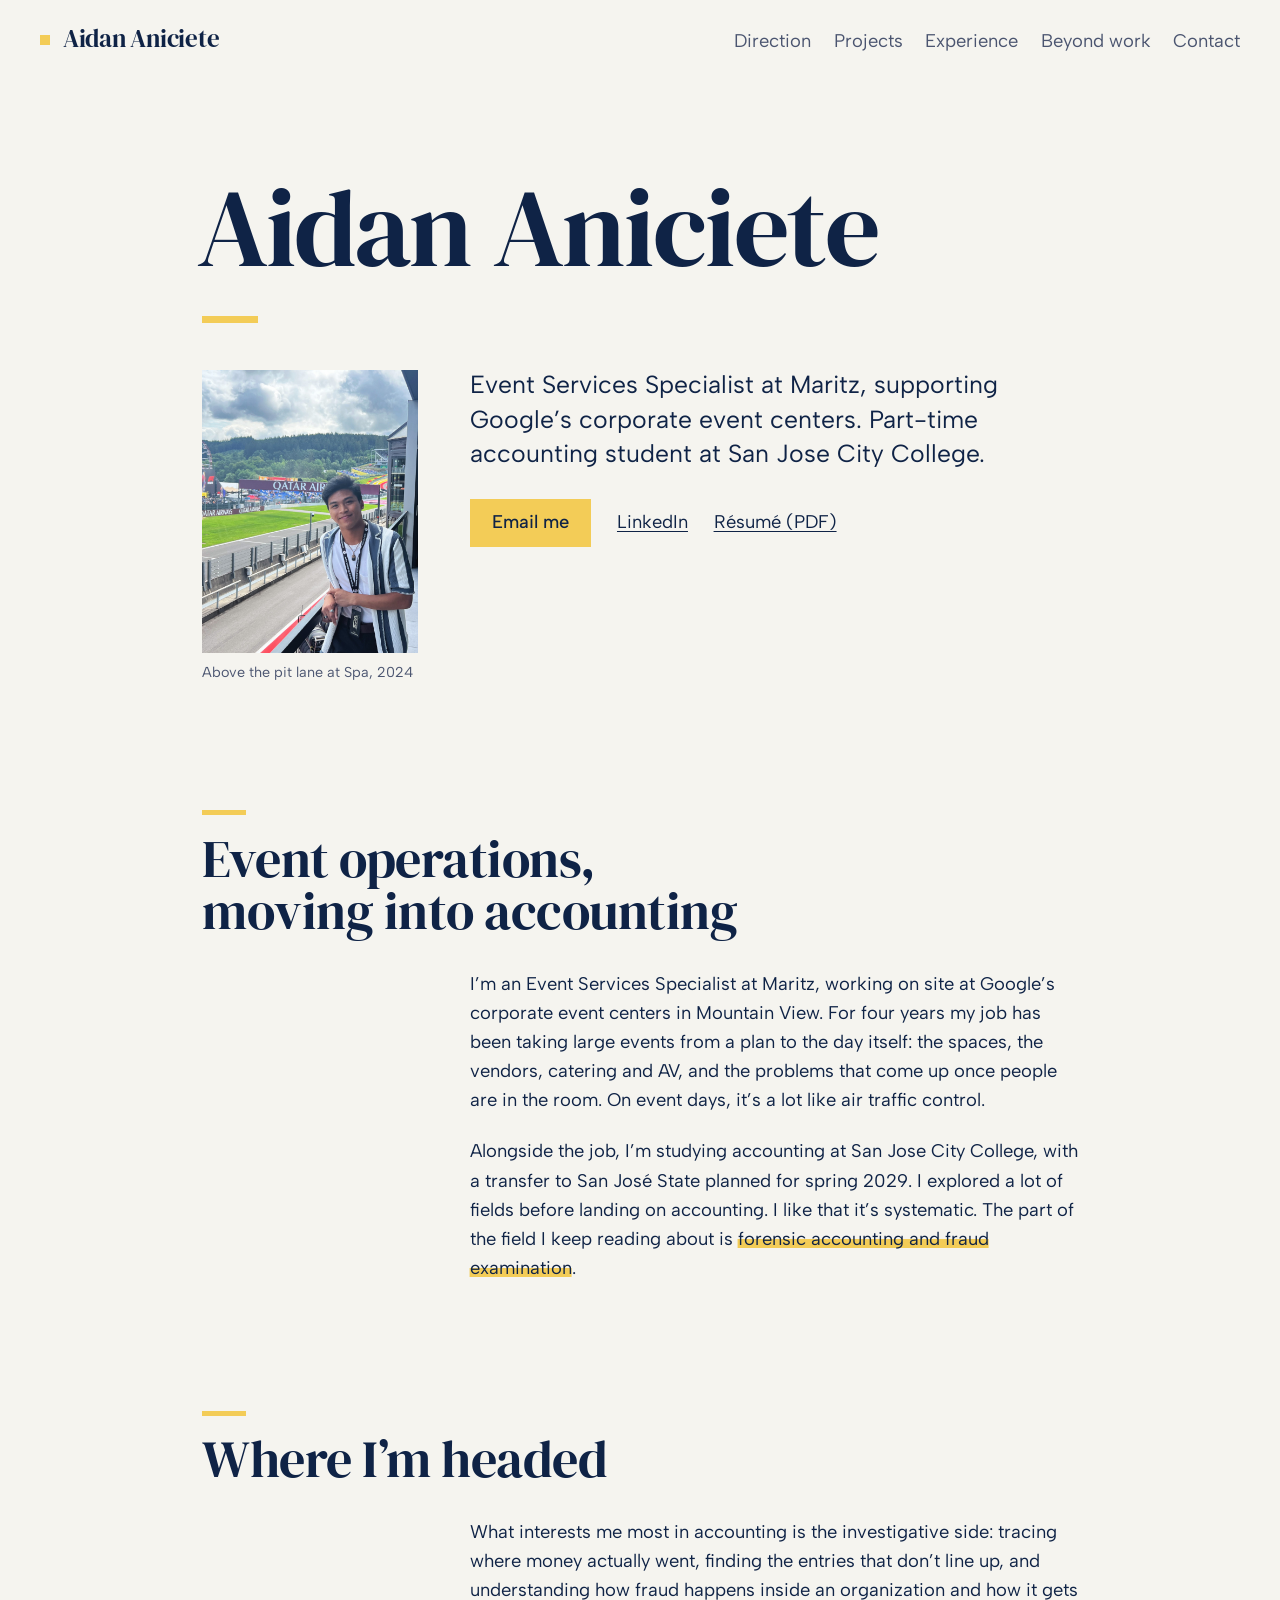
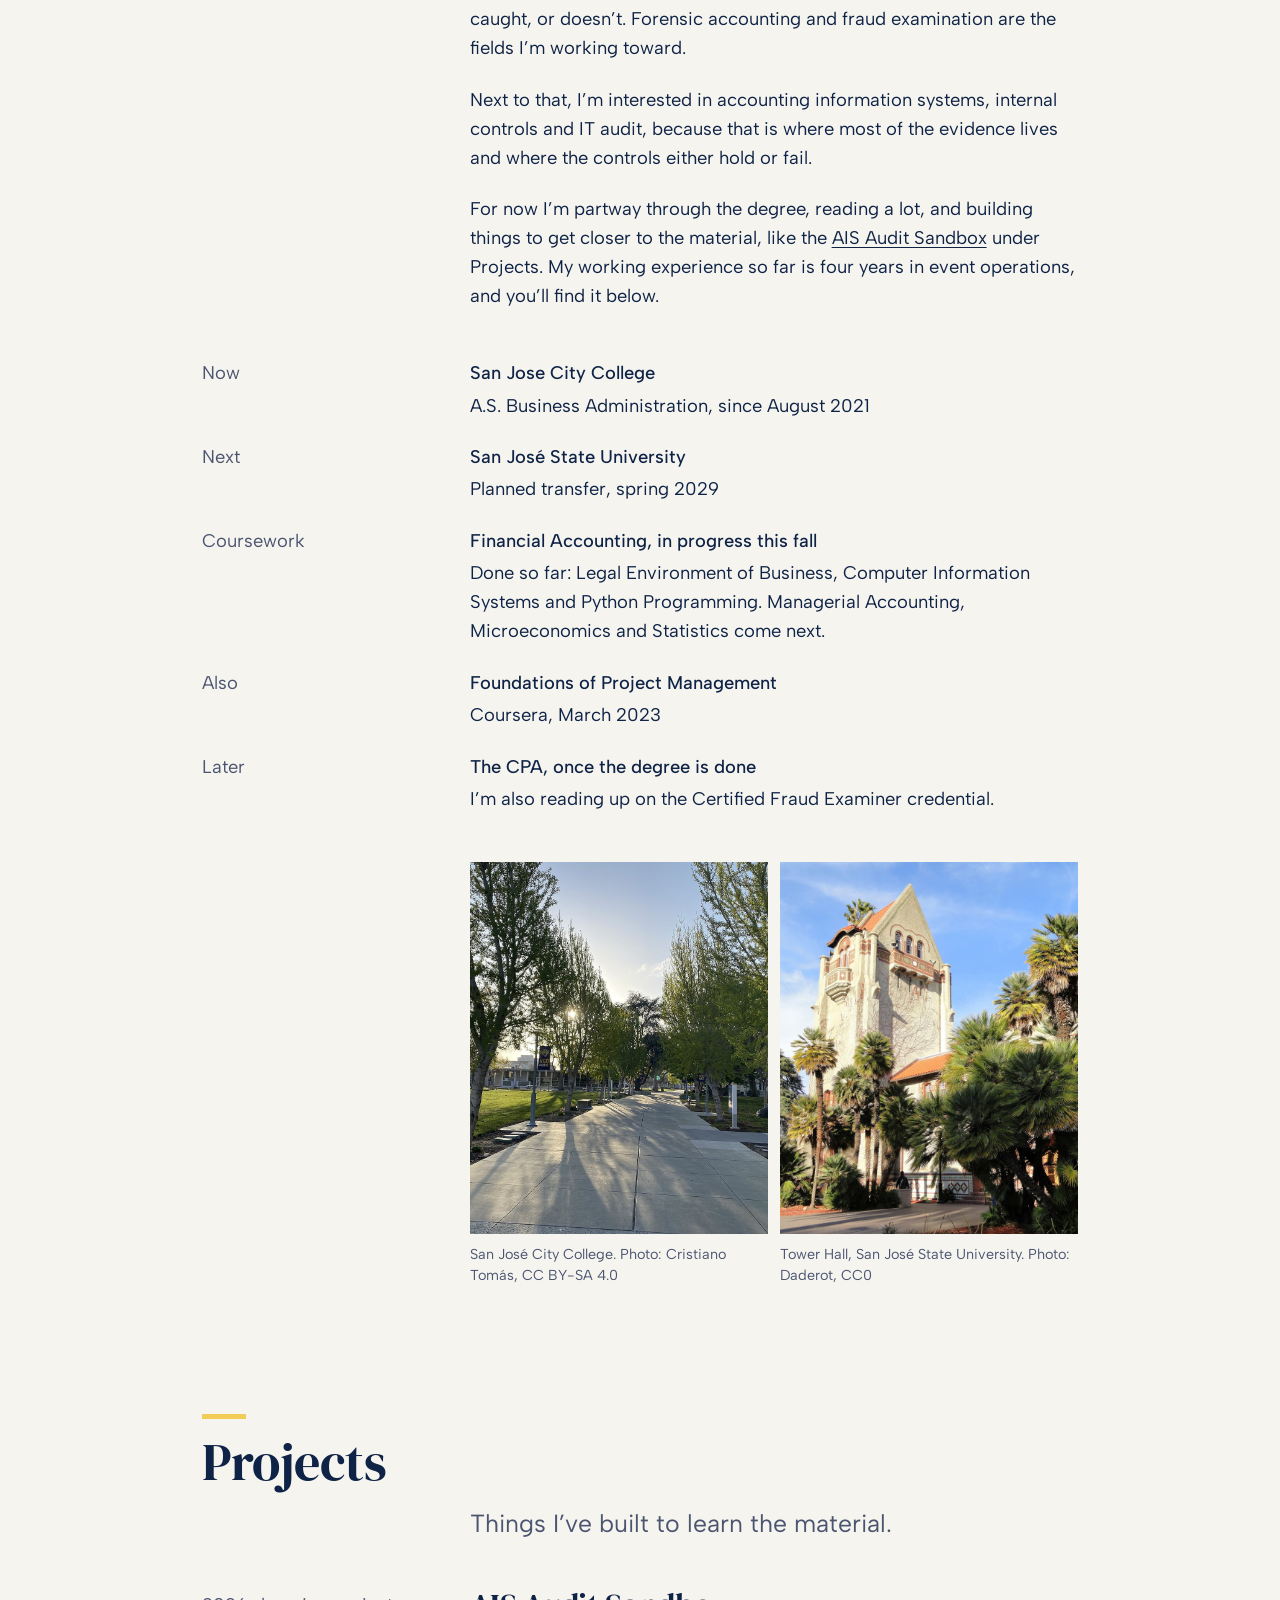
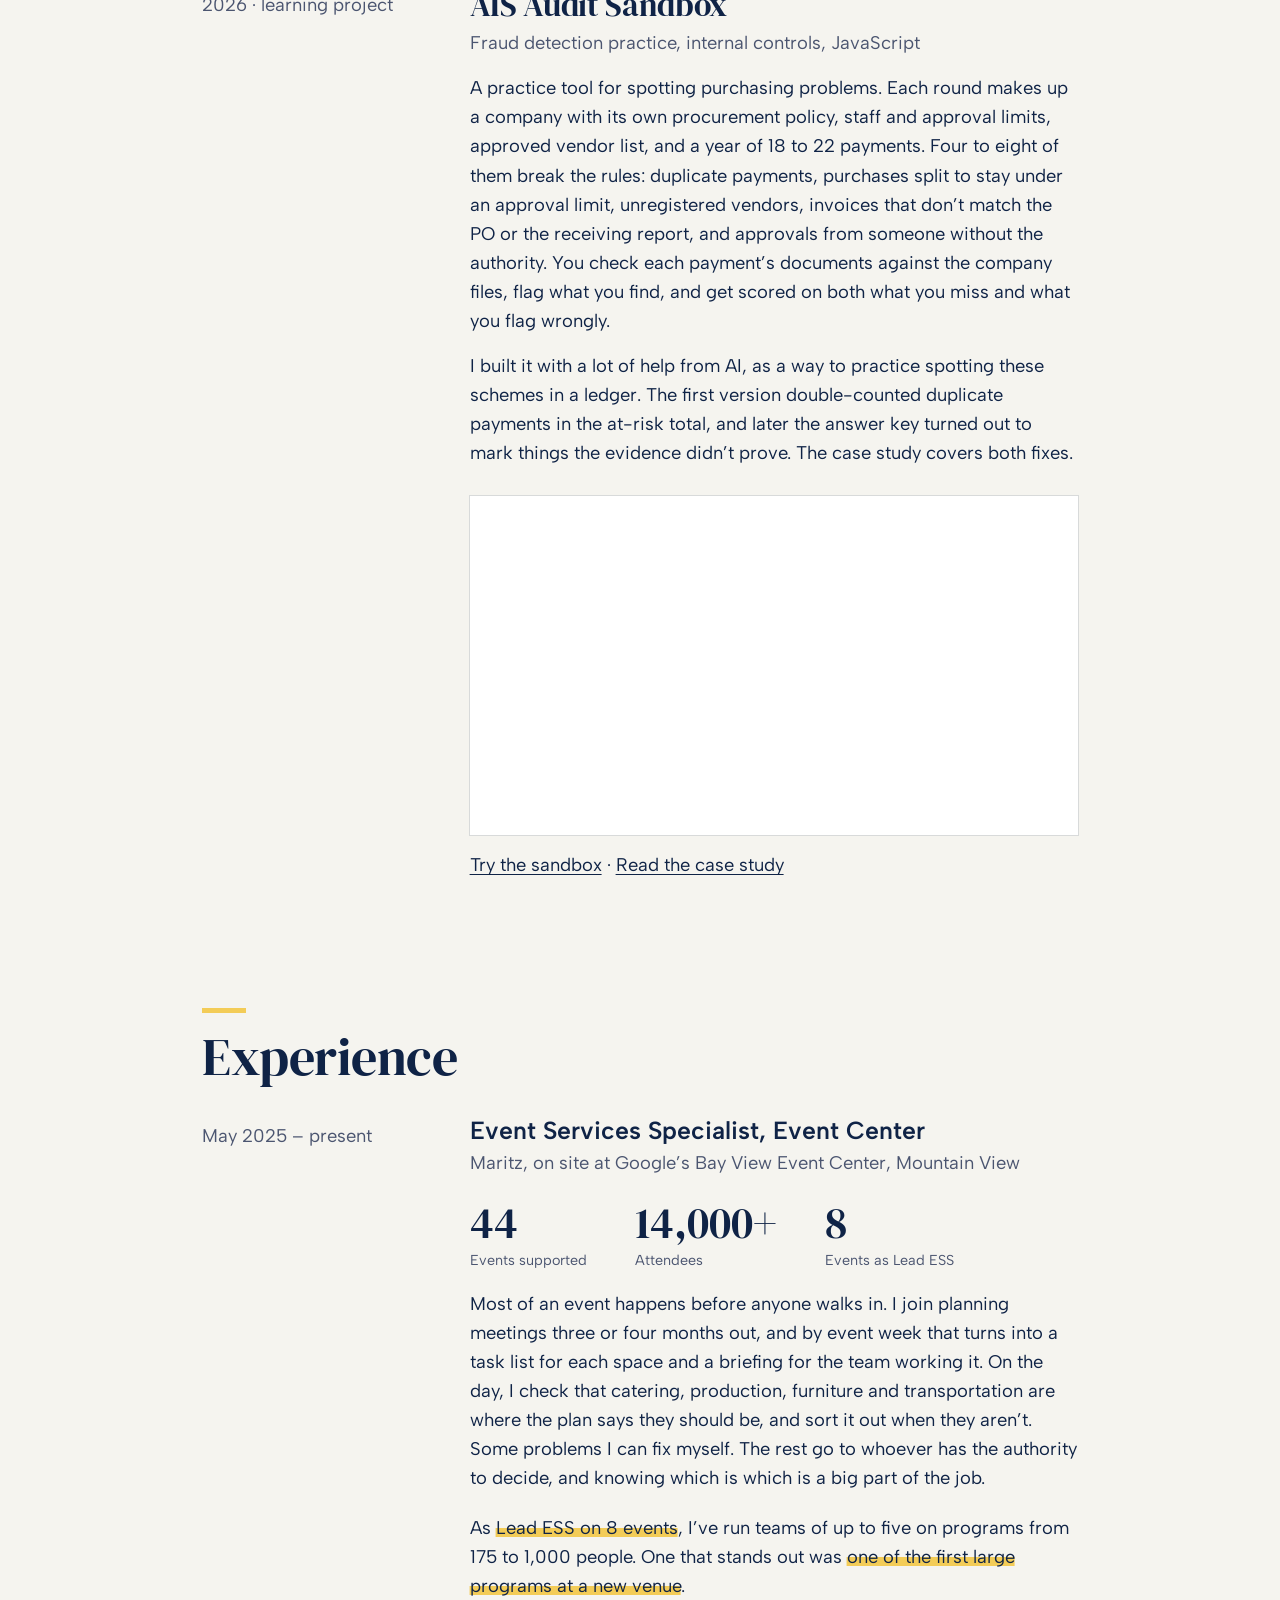
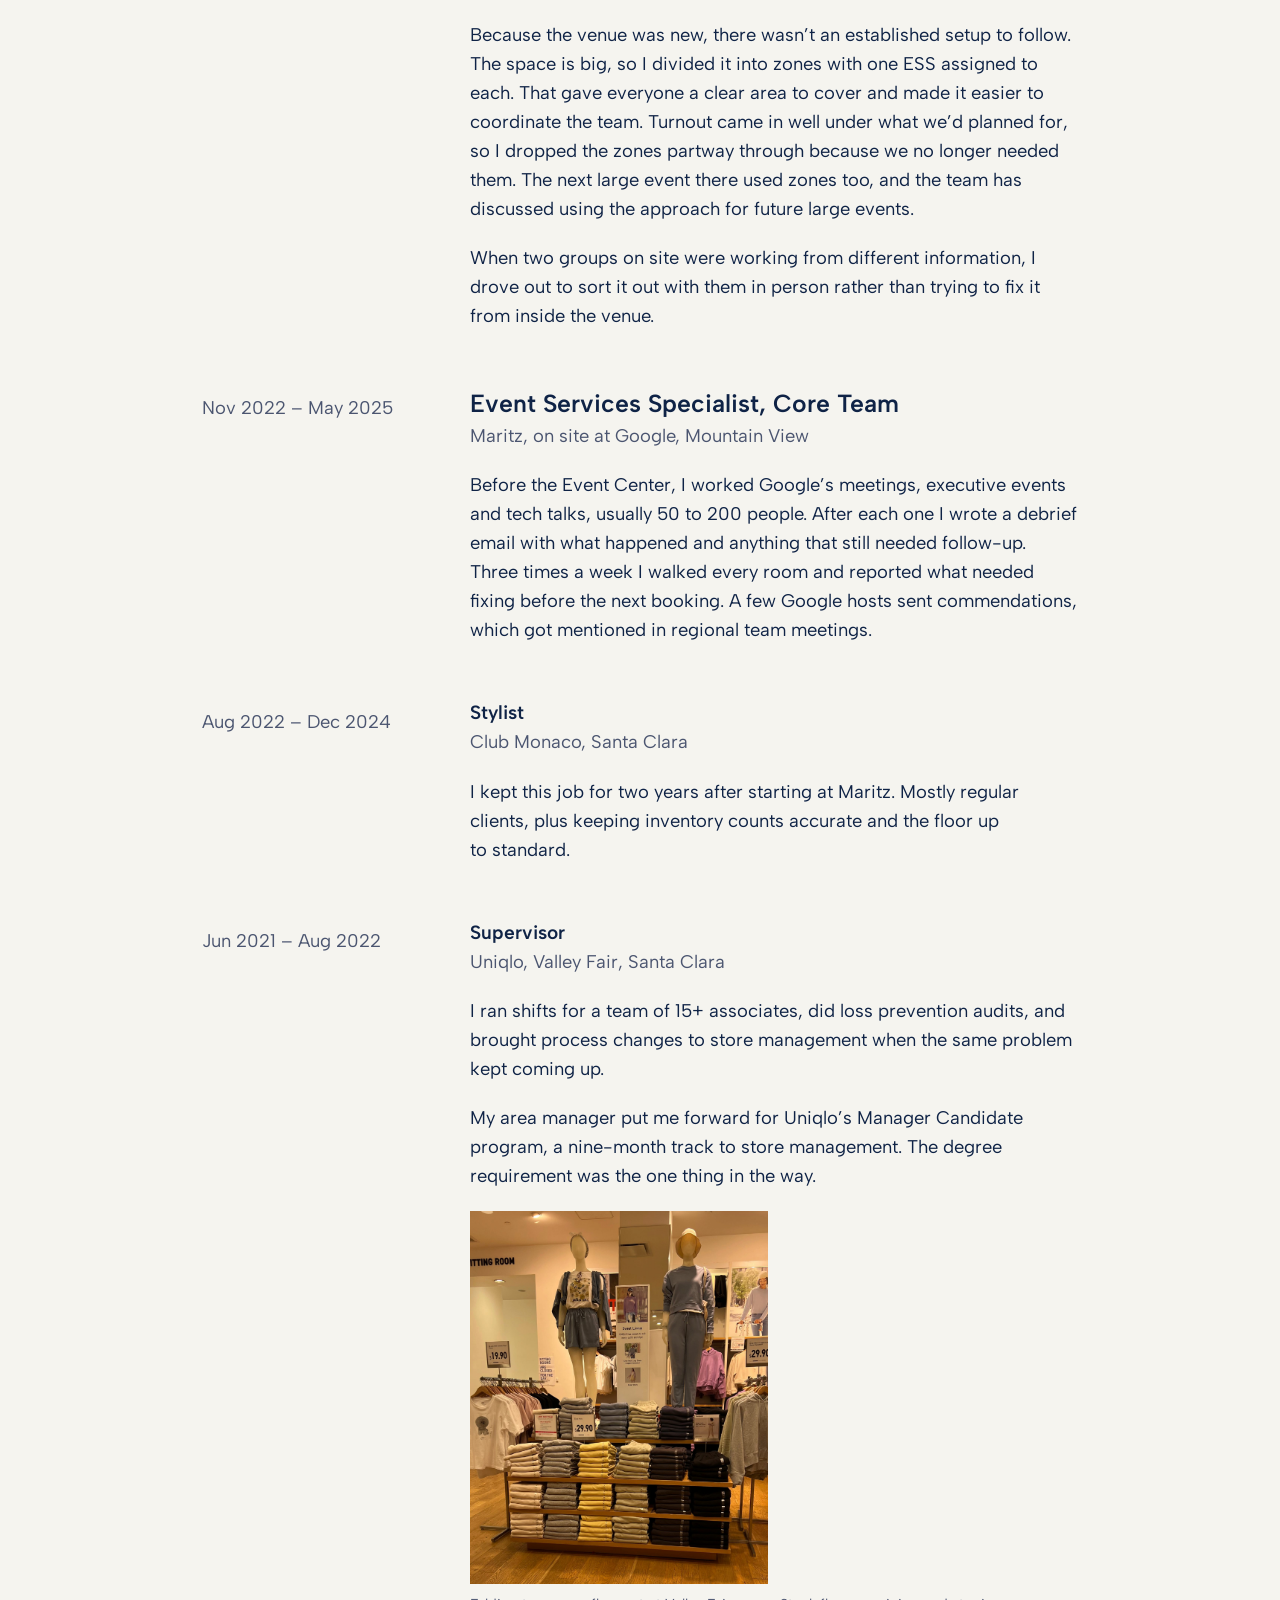
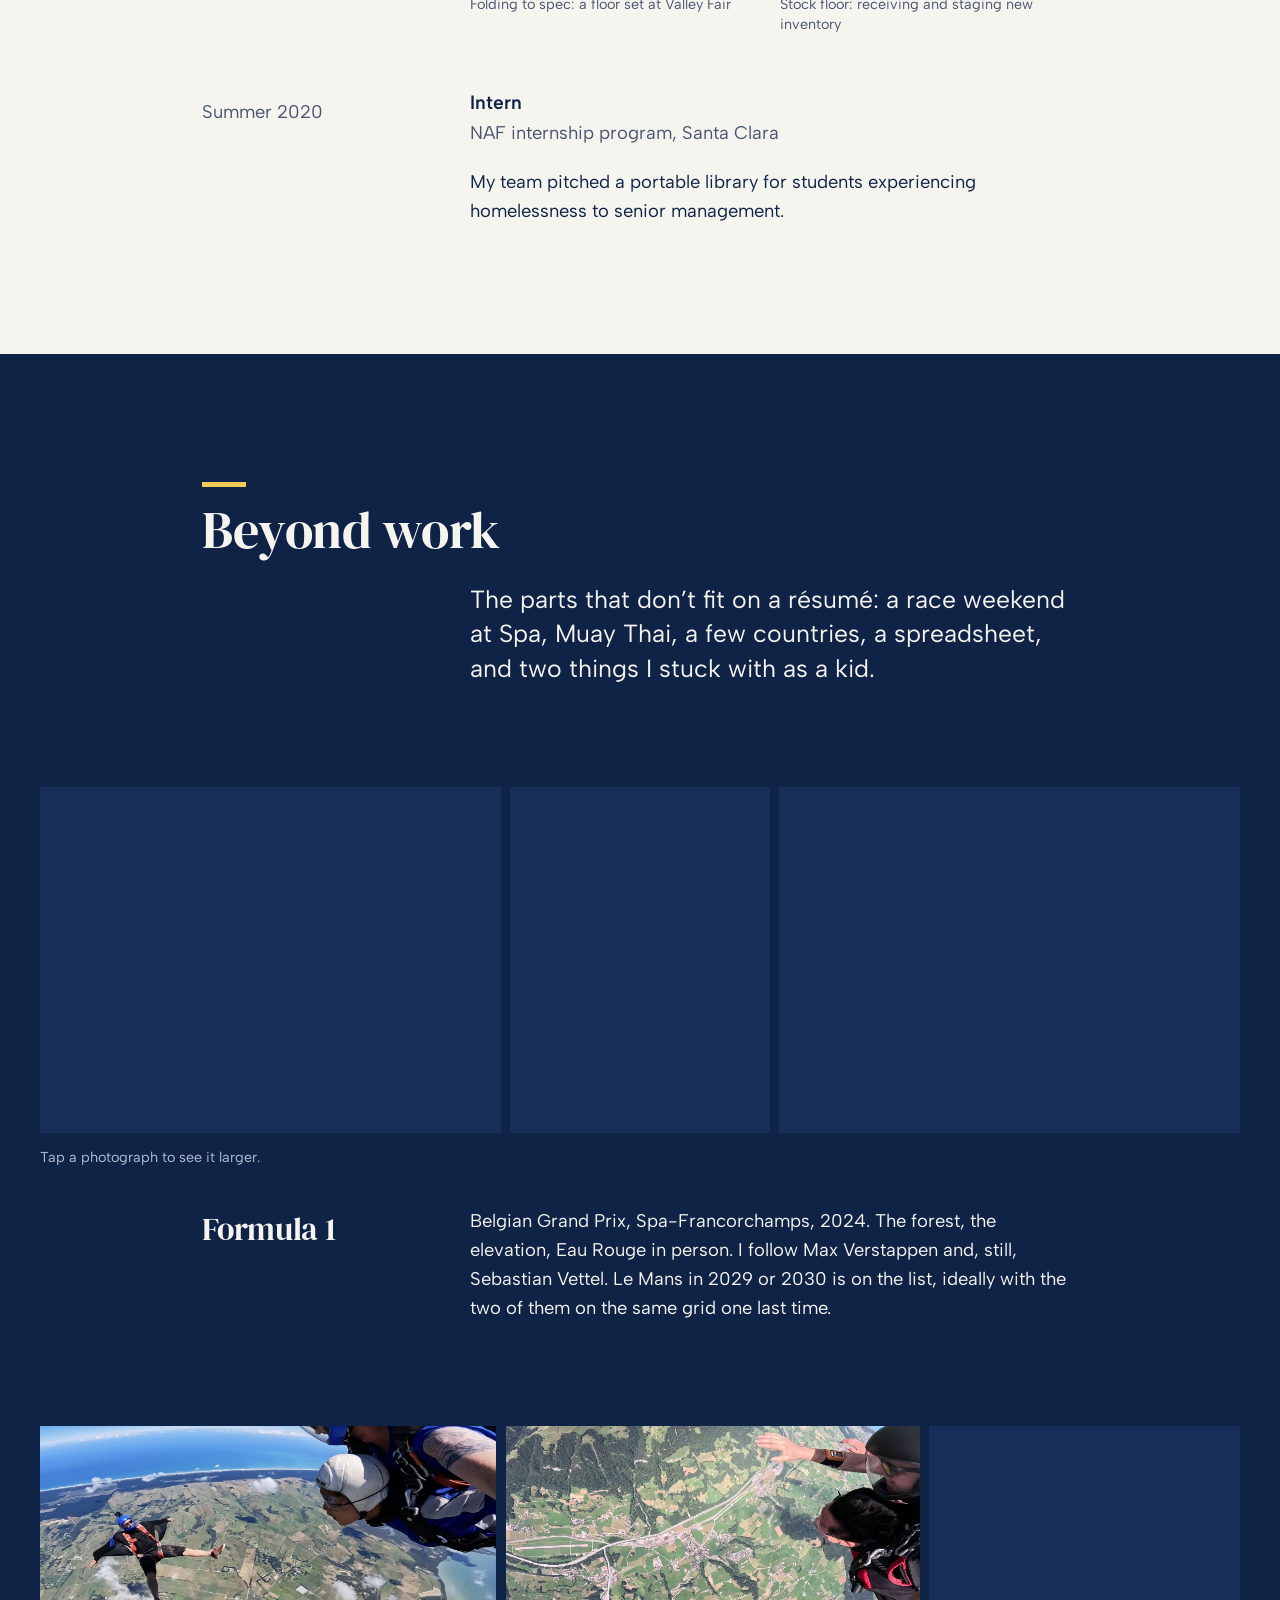
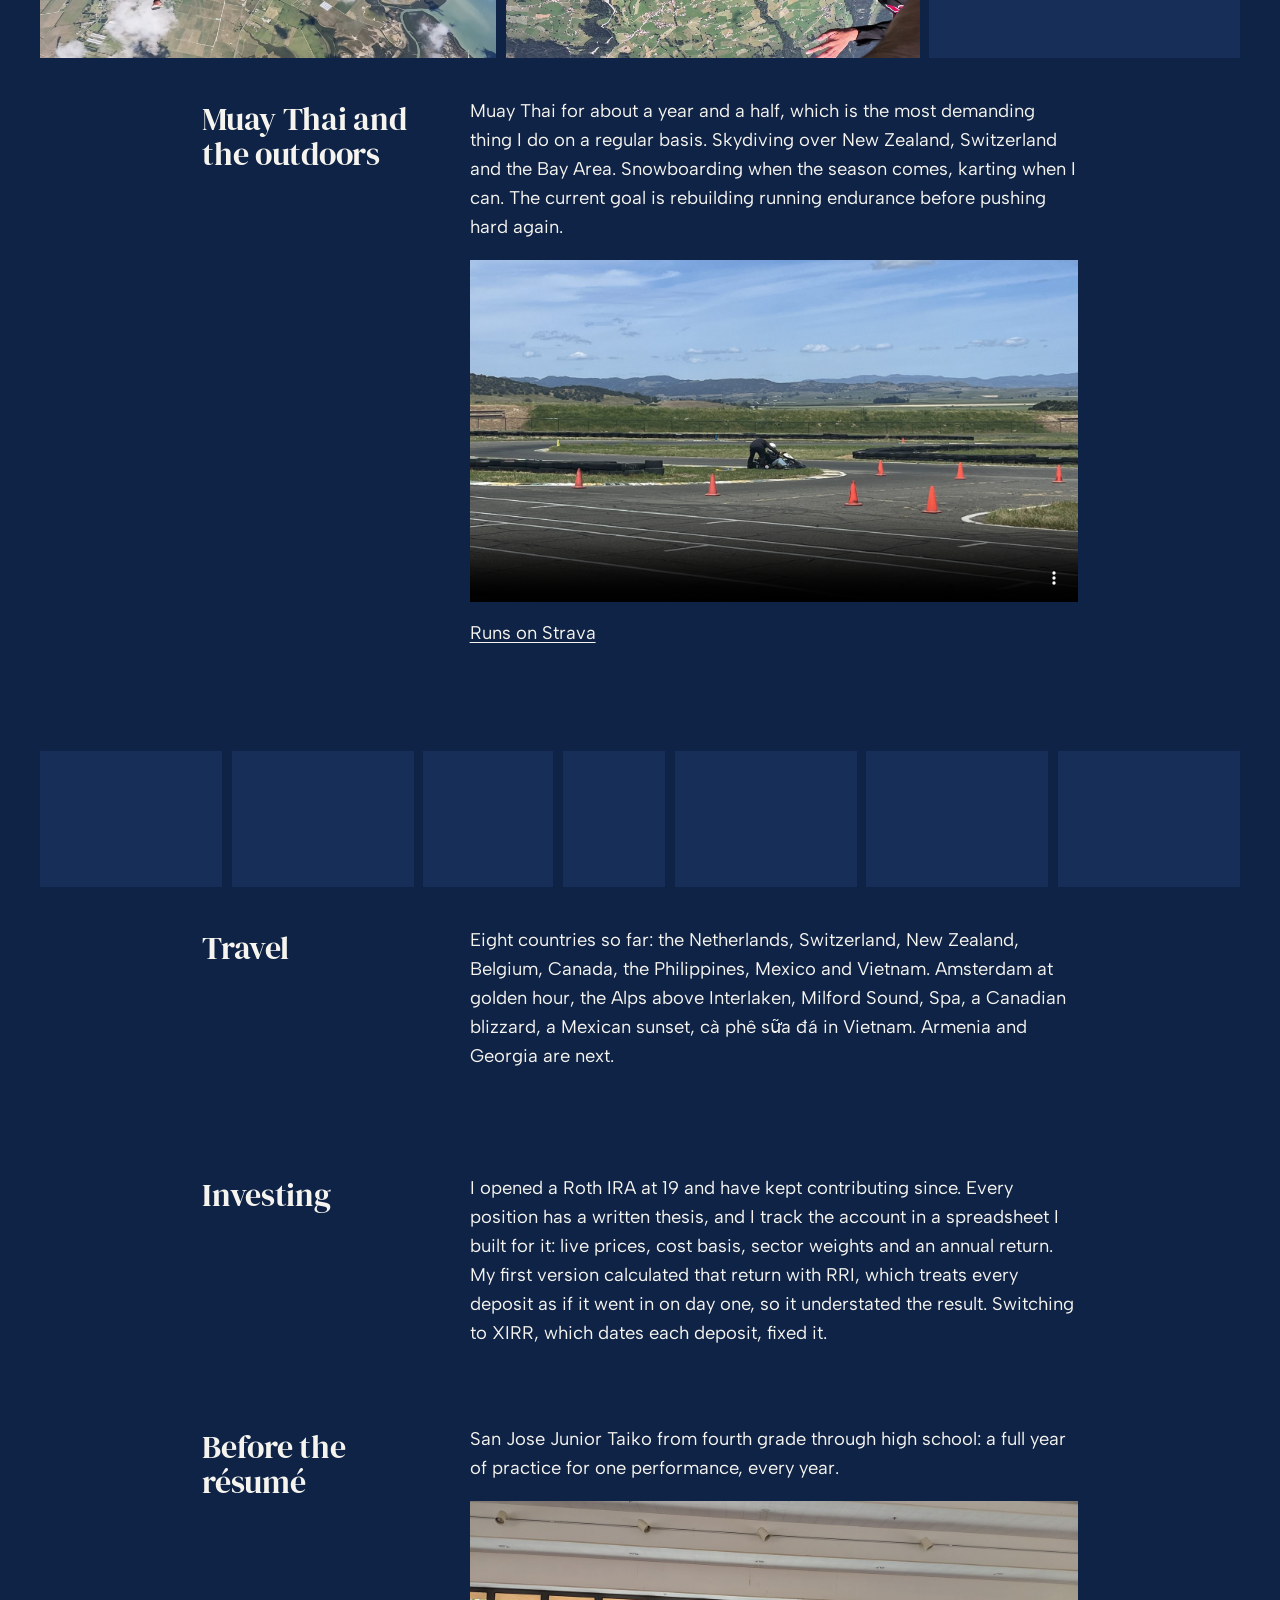
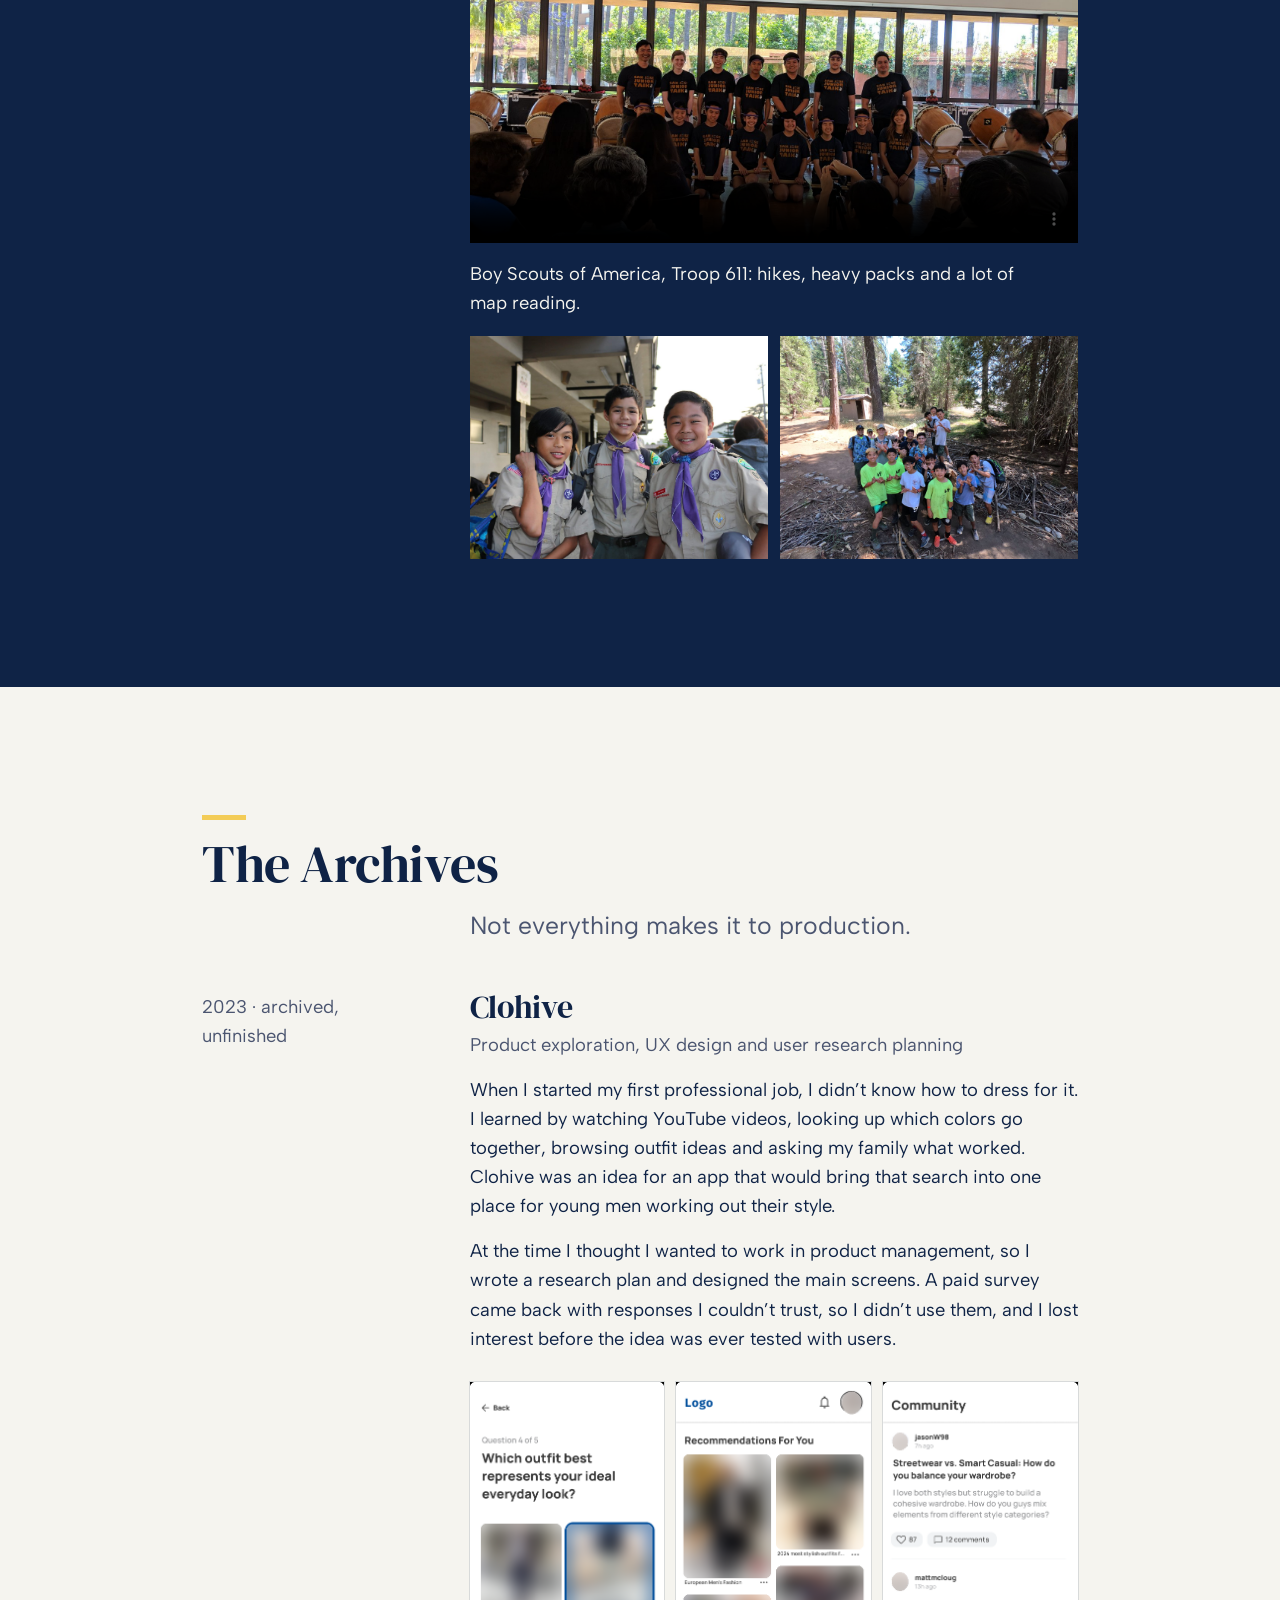
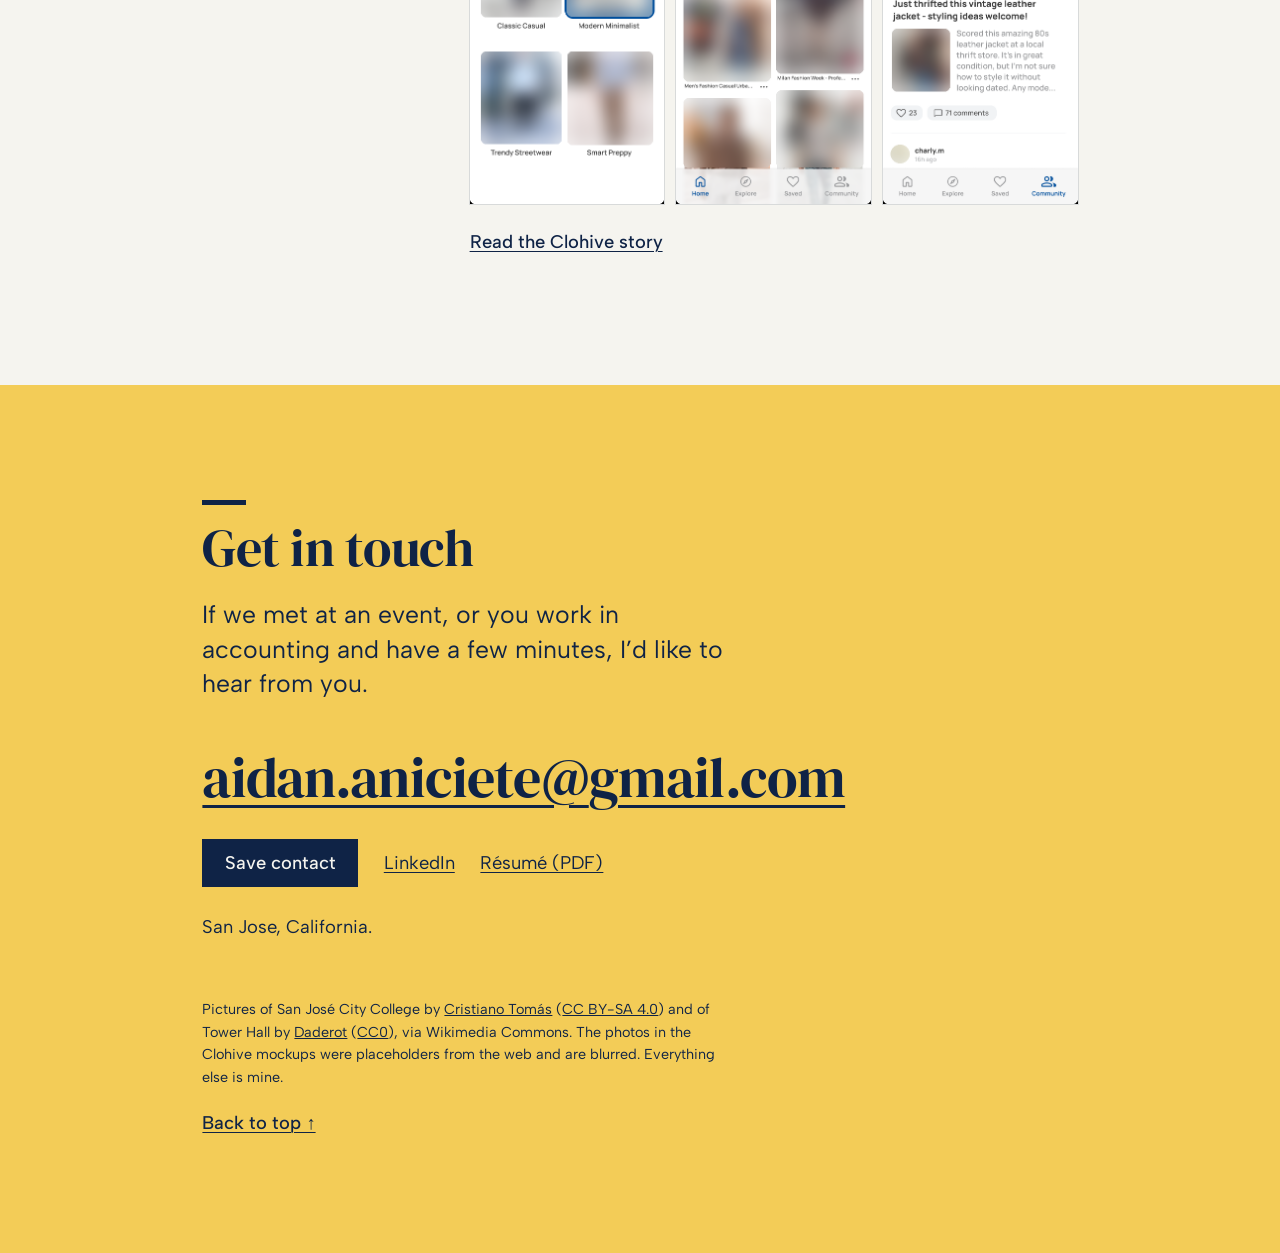
==== commit 1d2a7fb0: "Remove venue name, headcounts and security detail Generalize the new-venue story on the home page an" ====
--- a/index.html
+++ b/index.html
@@ -391,9 +391,9 @@
           <div><dt>Events as Lead ESS</dt><dd>8</dd></div>
         </dl>
         <p>Most of an event happens before anyone walks in. I join planning meetings three or four months out, and by event week that turns into a task list for each space and a briefing for the team working it. On the day, I check that catering, production, furniture and transportation are where the plan says they should be, and sort it out when they aren’t. Some problems I can fix myself. The rest go to whoever has the authority to decide, and knowing which is which is a big part of the job.</p>
-        <p>As <span class="hl">Lead ESS on 8 events</span>, I’ve run teams of up to five on programs from 175 to 1,000 people. One that stands out was a <span class="hl">537-person program at Hangar One</span>, among the first events the venue hosted.</p>
-        <p>It was the first large event there, so there wasn’t an established setup to follow. The building is big, so I divided it into zones with one ESS assigned to each. That gave everyone a clear area to cover and made it easier to coordinate the team. We originally planned for about 800 attendees, but when 537 showed up, I dropped the zones partway through because we no longer needed them. The next large event used zones too, and the team has discussed using the approach for future large events.</p>
-        <p>There was also a communication issue between security and the shuttle drivers. Rather than trying to sort it out from inside the venue, I drove to the security checkpoint to resolve it in person.</p>
+        <p>As <span class="hl">Lead ESS on 8 events</span>, I’ve run teams of up to five on programs from 175 to 1,000 people. One that stands out was <span class="hl">one of the first large programs at a new venue</span>.</p>
+        <p>Because the venue was new, there wasn’t an established setup to follow. The space is big, so I divided it into zones with one ESS assigned to each. That gave everyone a clear area to cover and made it easier to coordinate the team. Turnout came in well under what we’d planned for, so I dropped the zones partway through because we no longer needed them. The next large event there used zones too, and the team has discussed using the approach for future large events.</p>
+        <p>When two groups on site were working from different information, I drove out to sort it out with them in person rather than trying to fix it from inside the venue.</p>
       </div>
     </article>
 
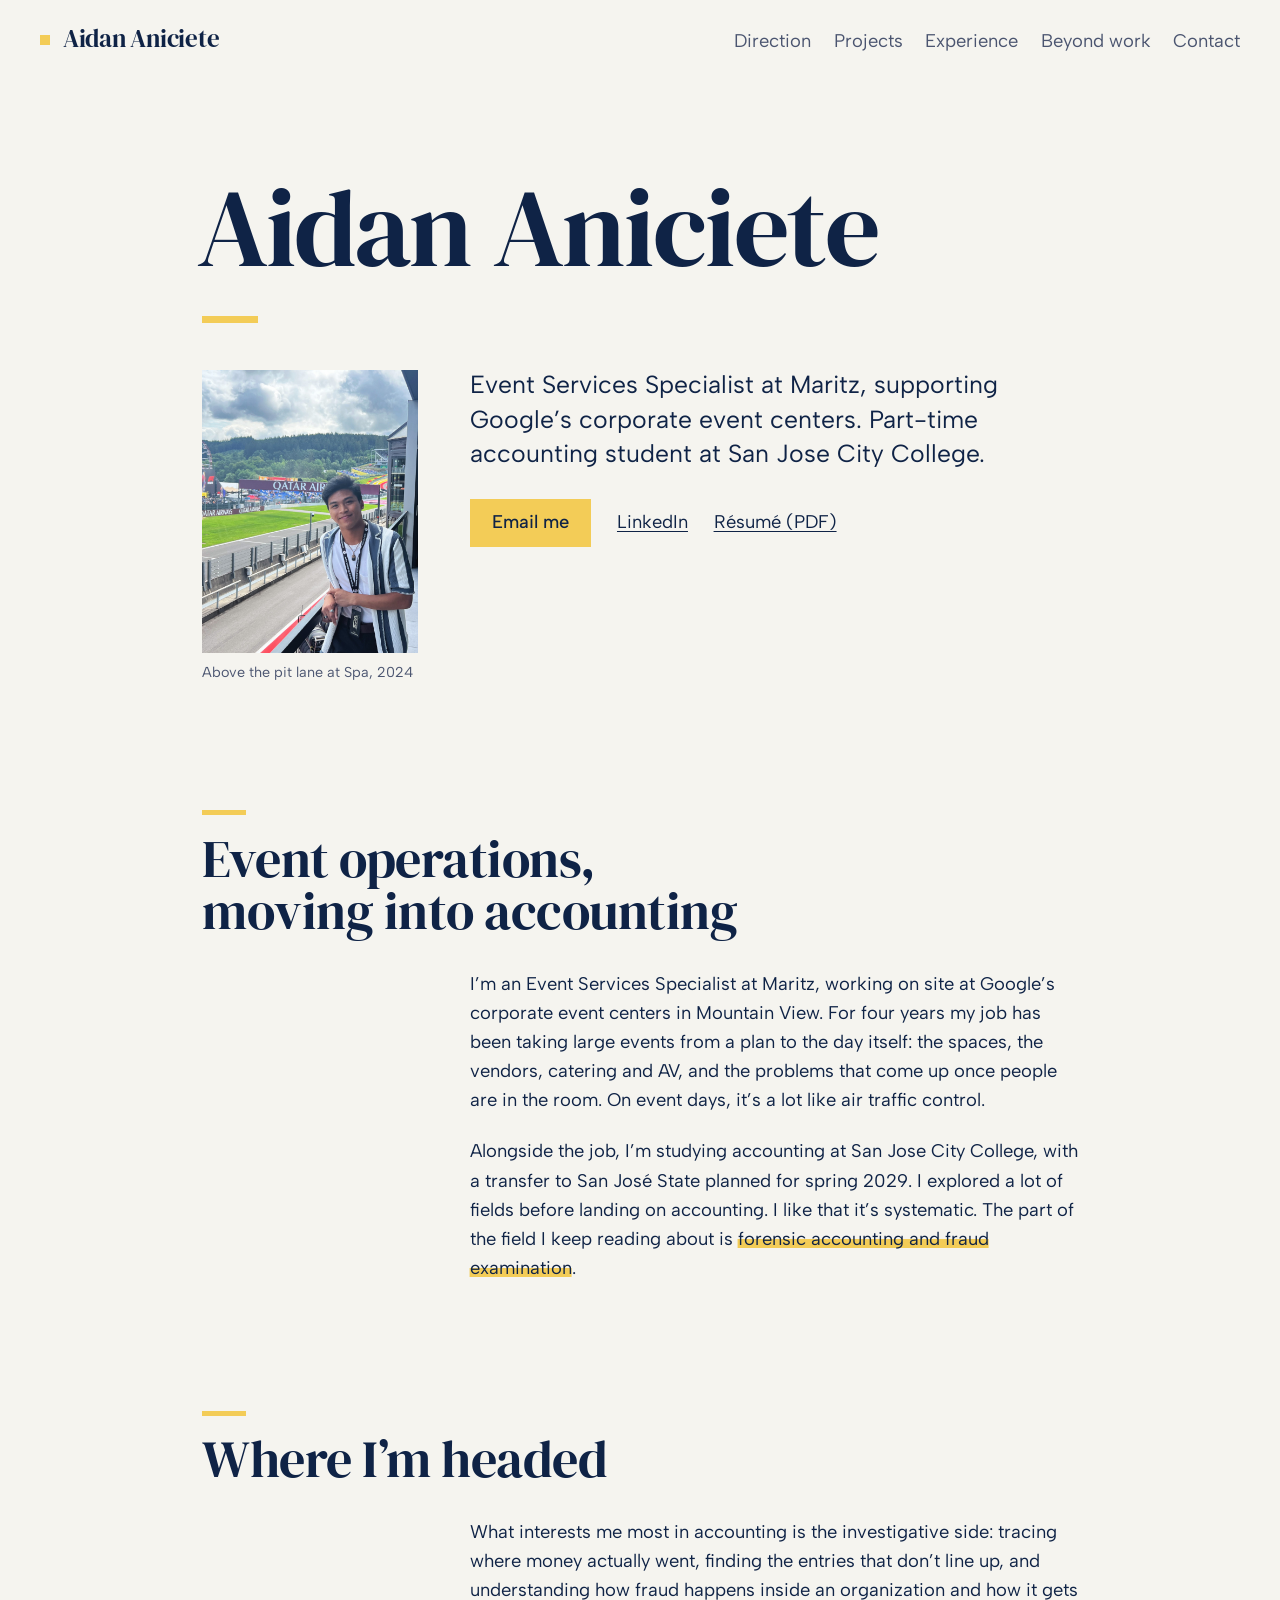
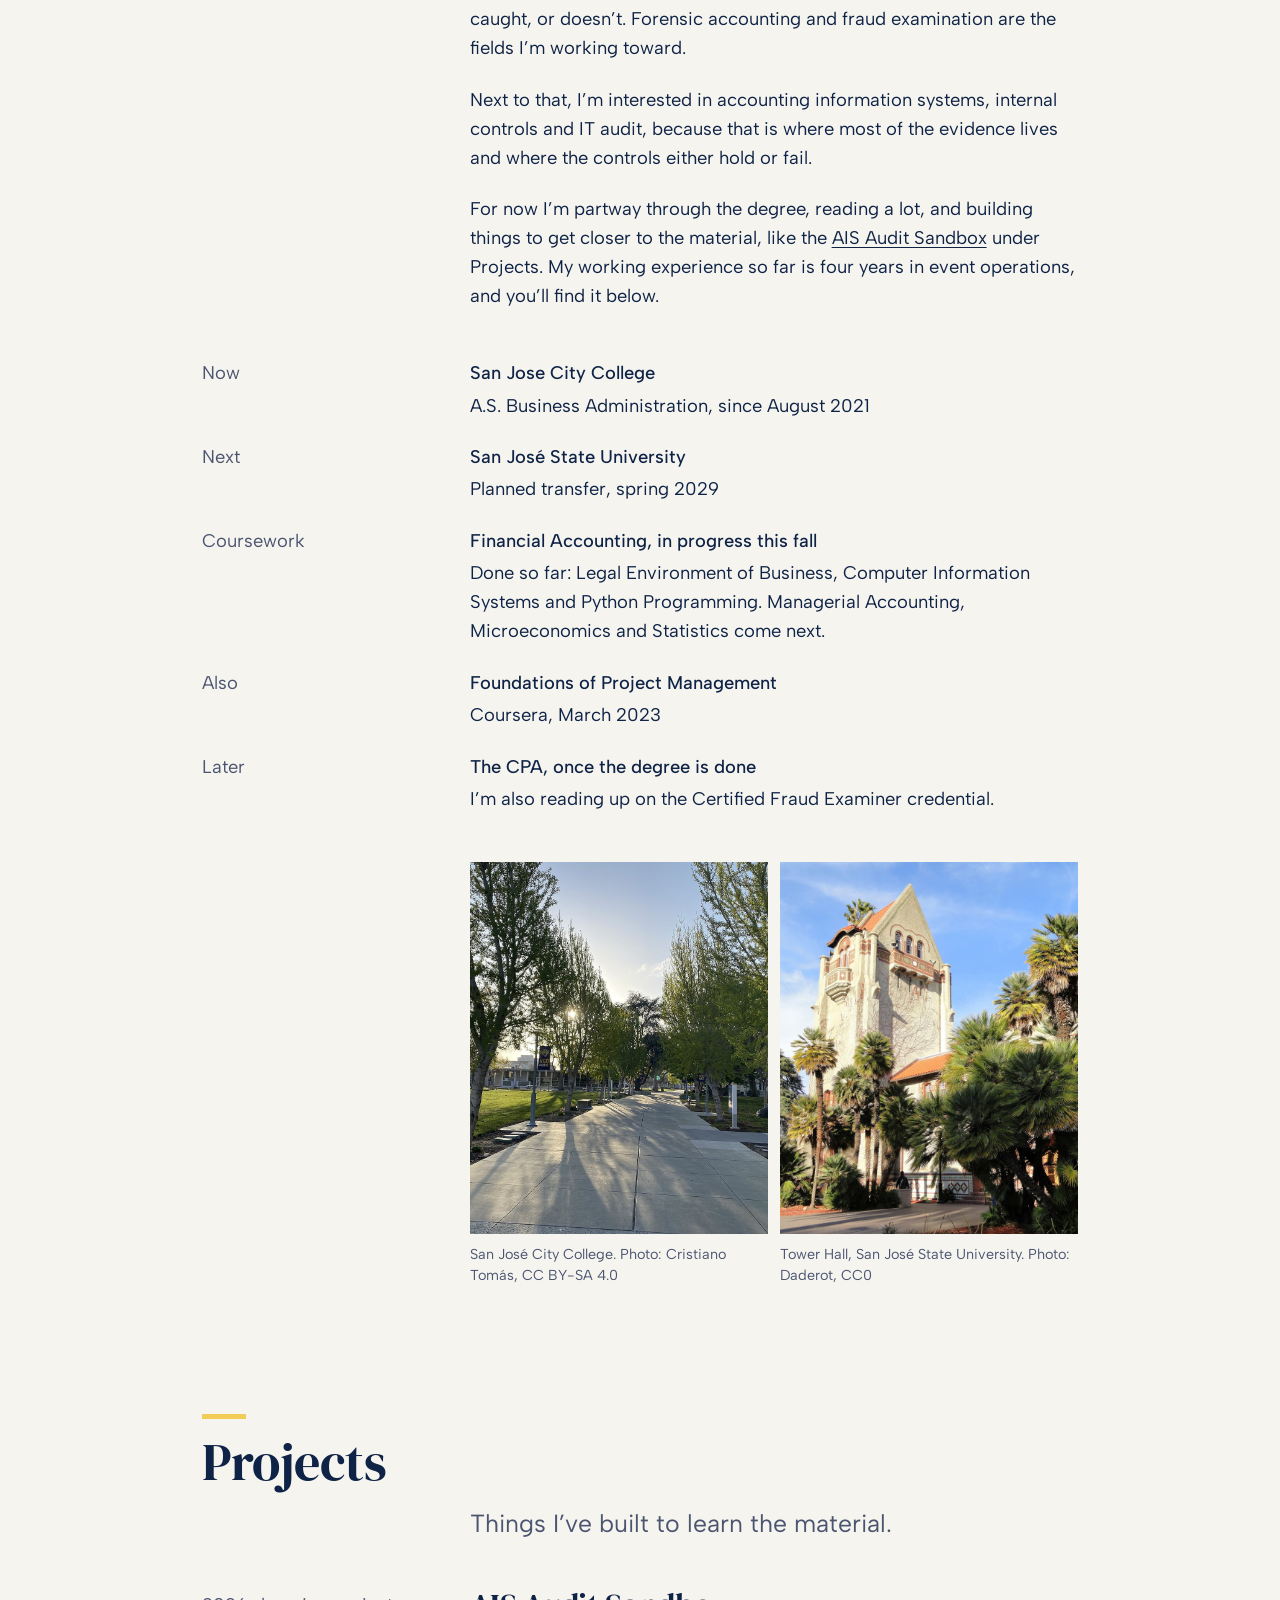
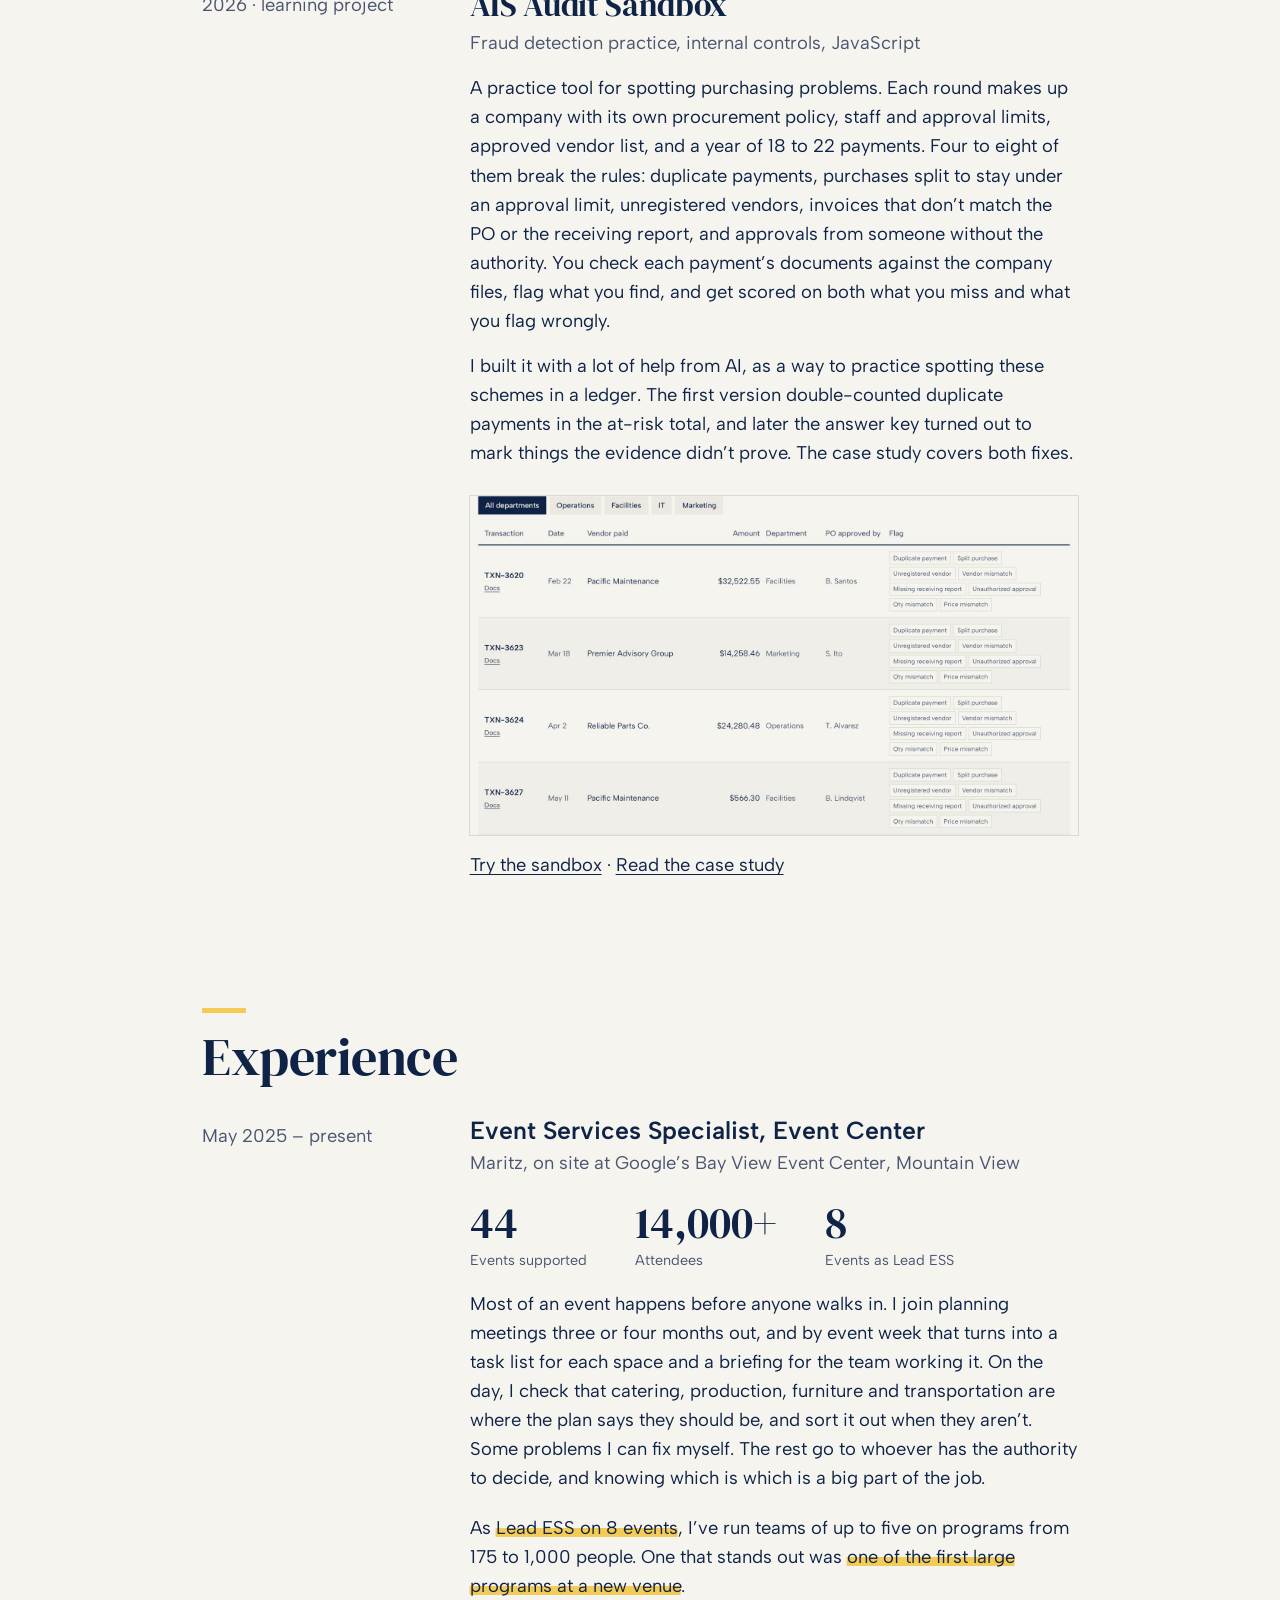
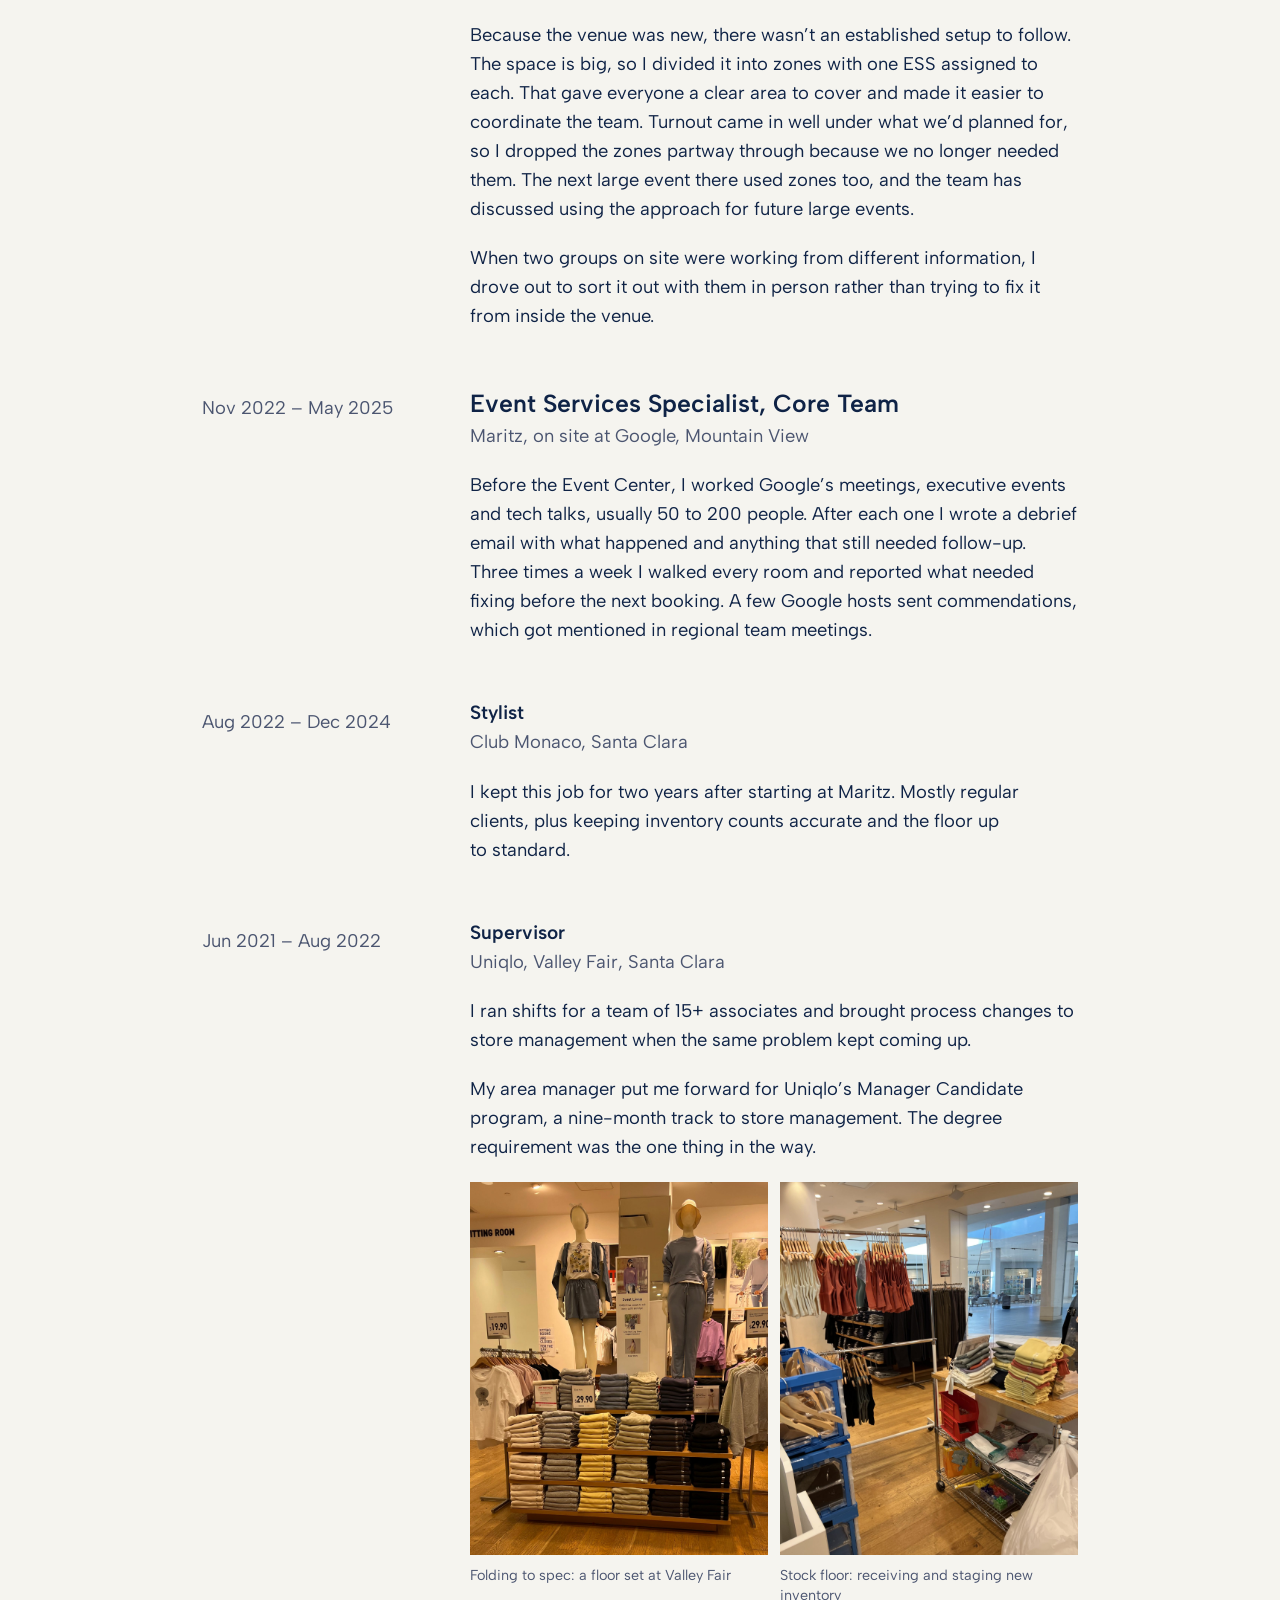
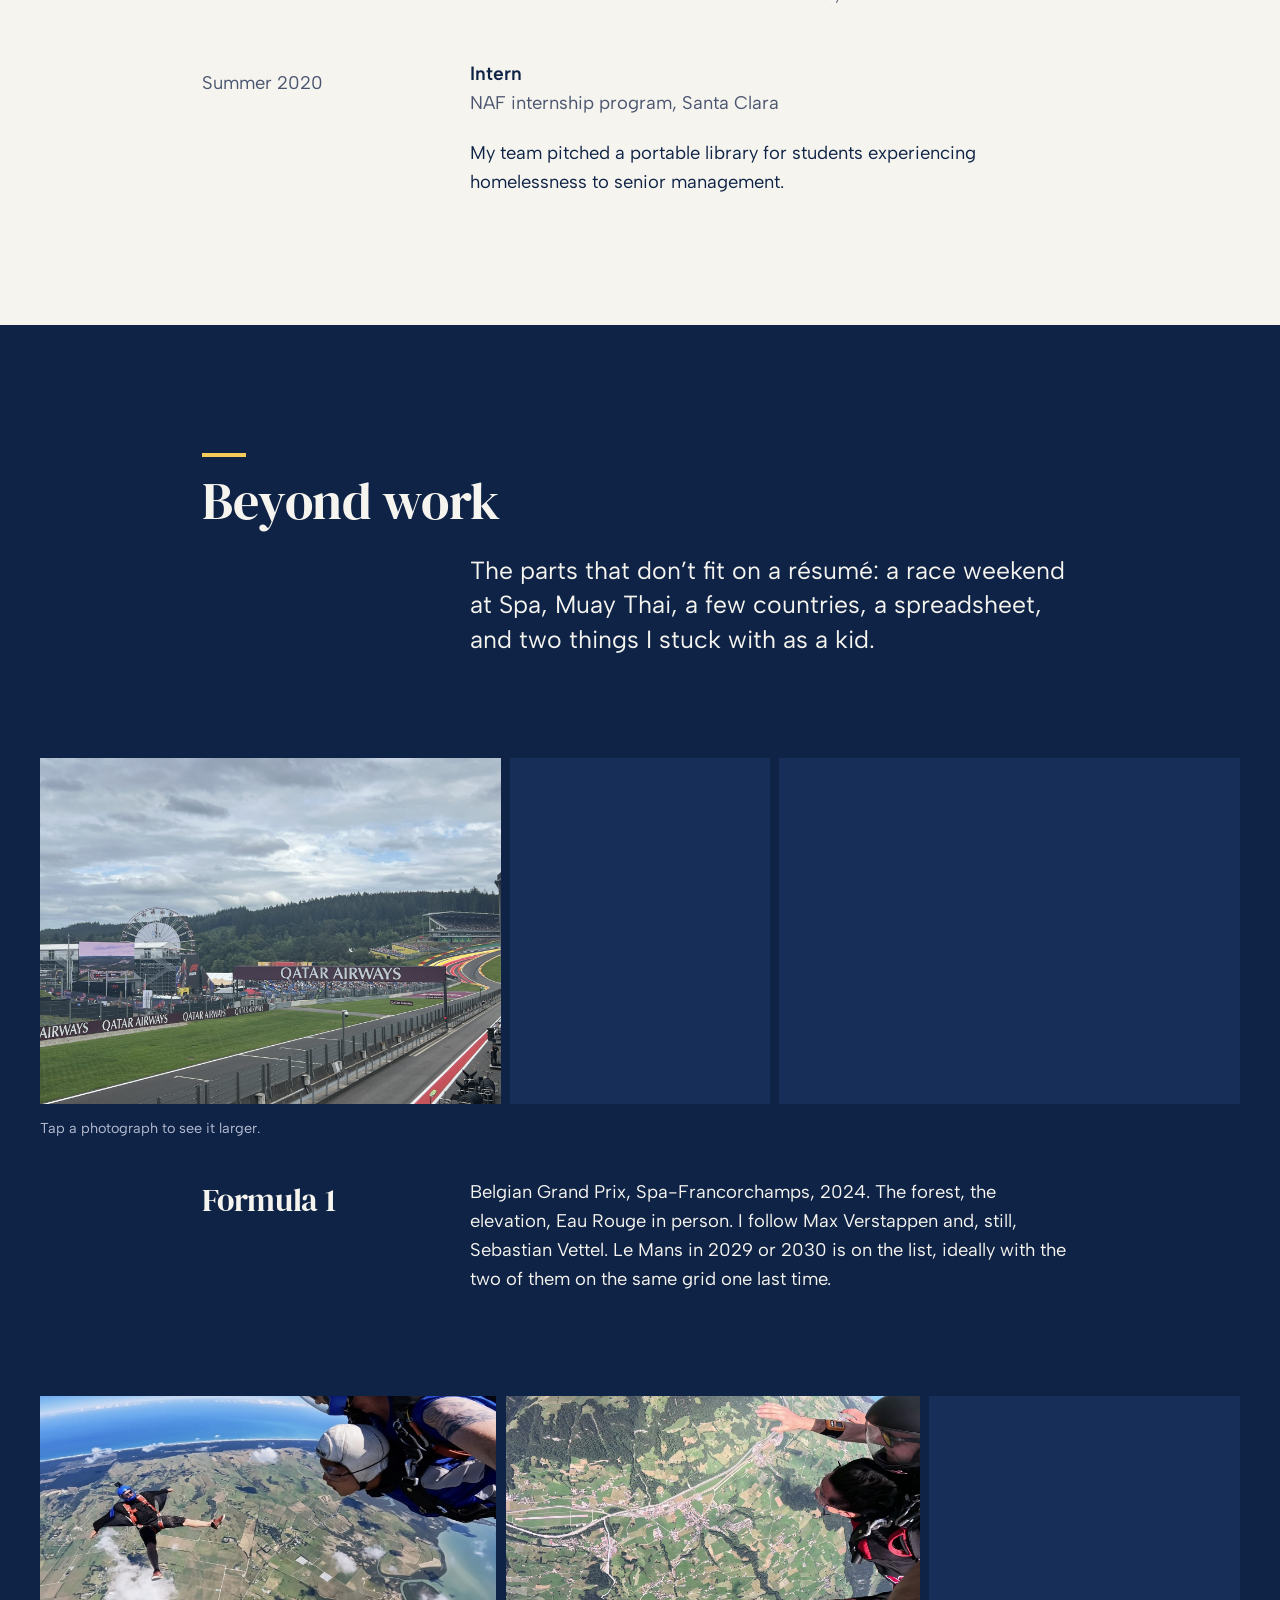
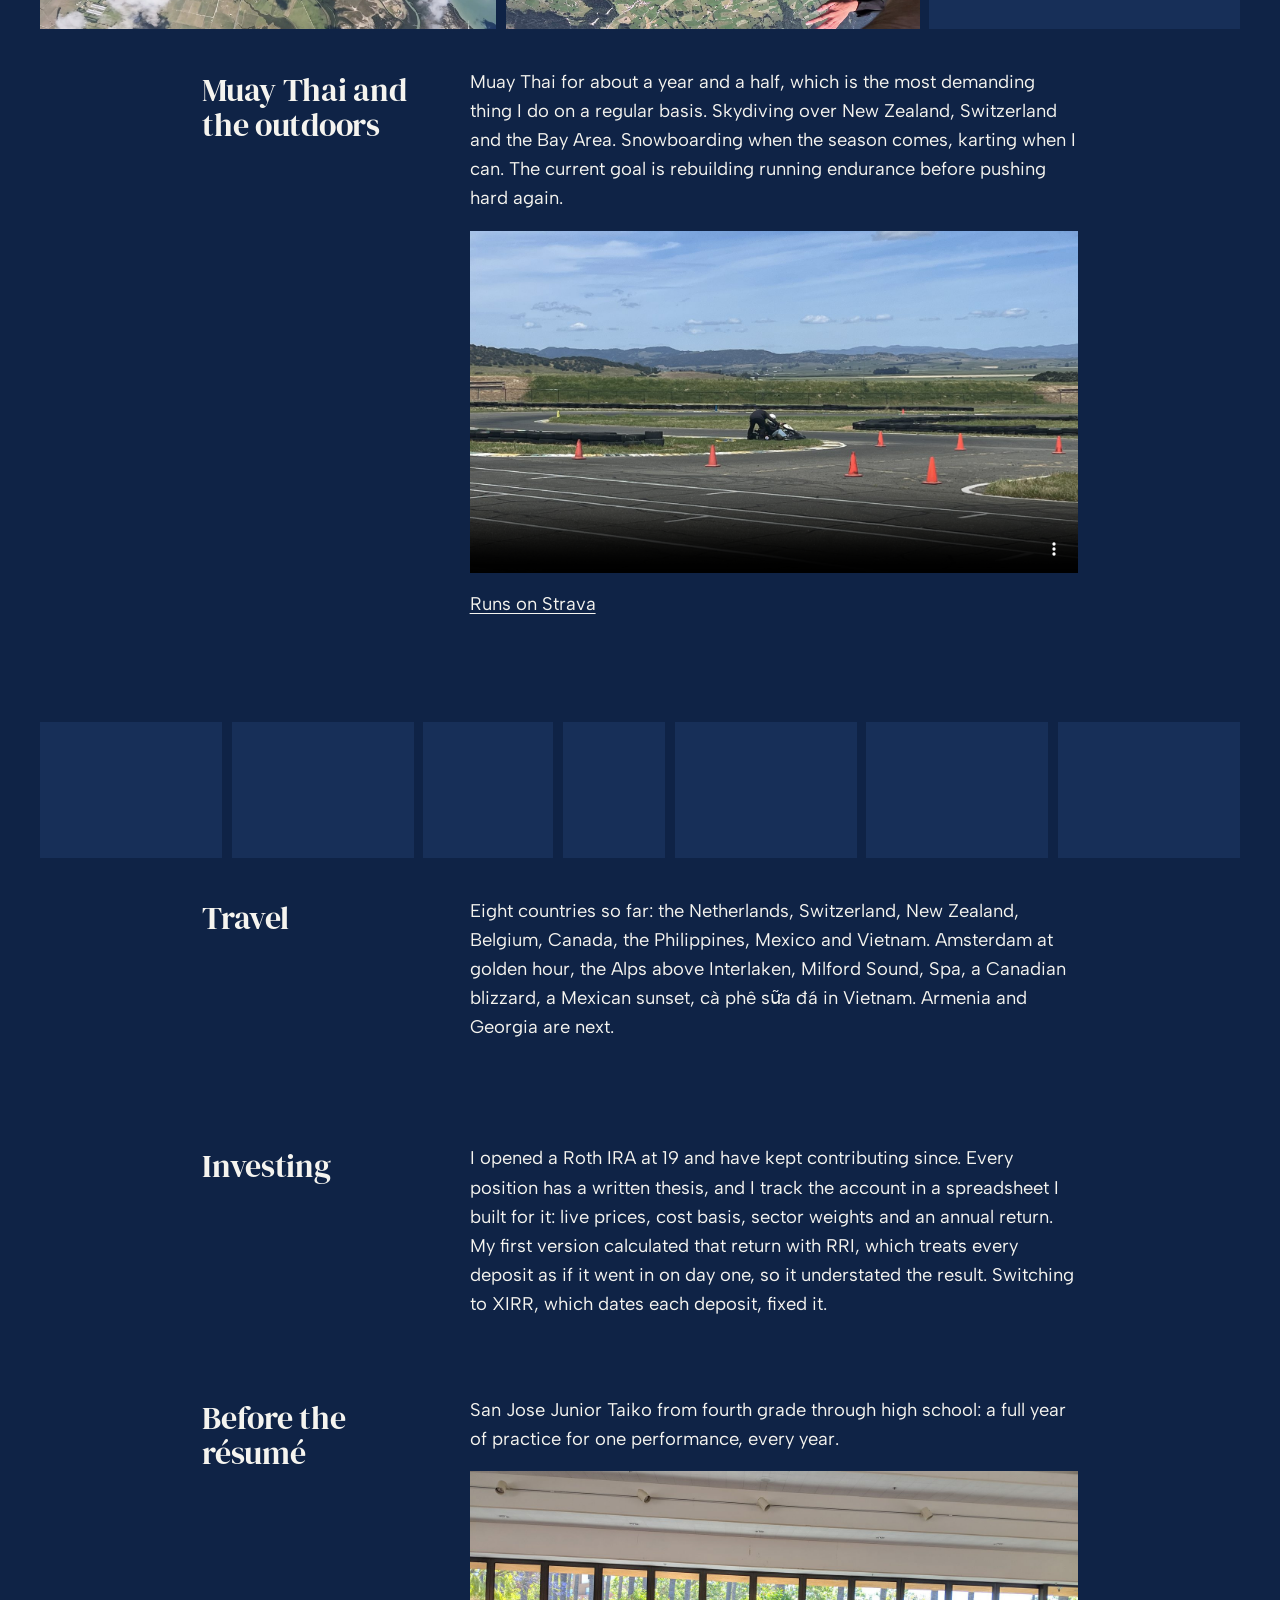
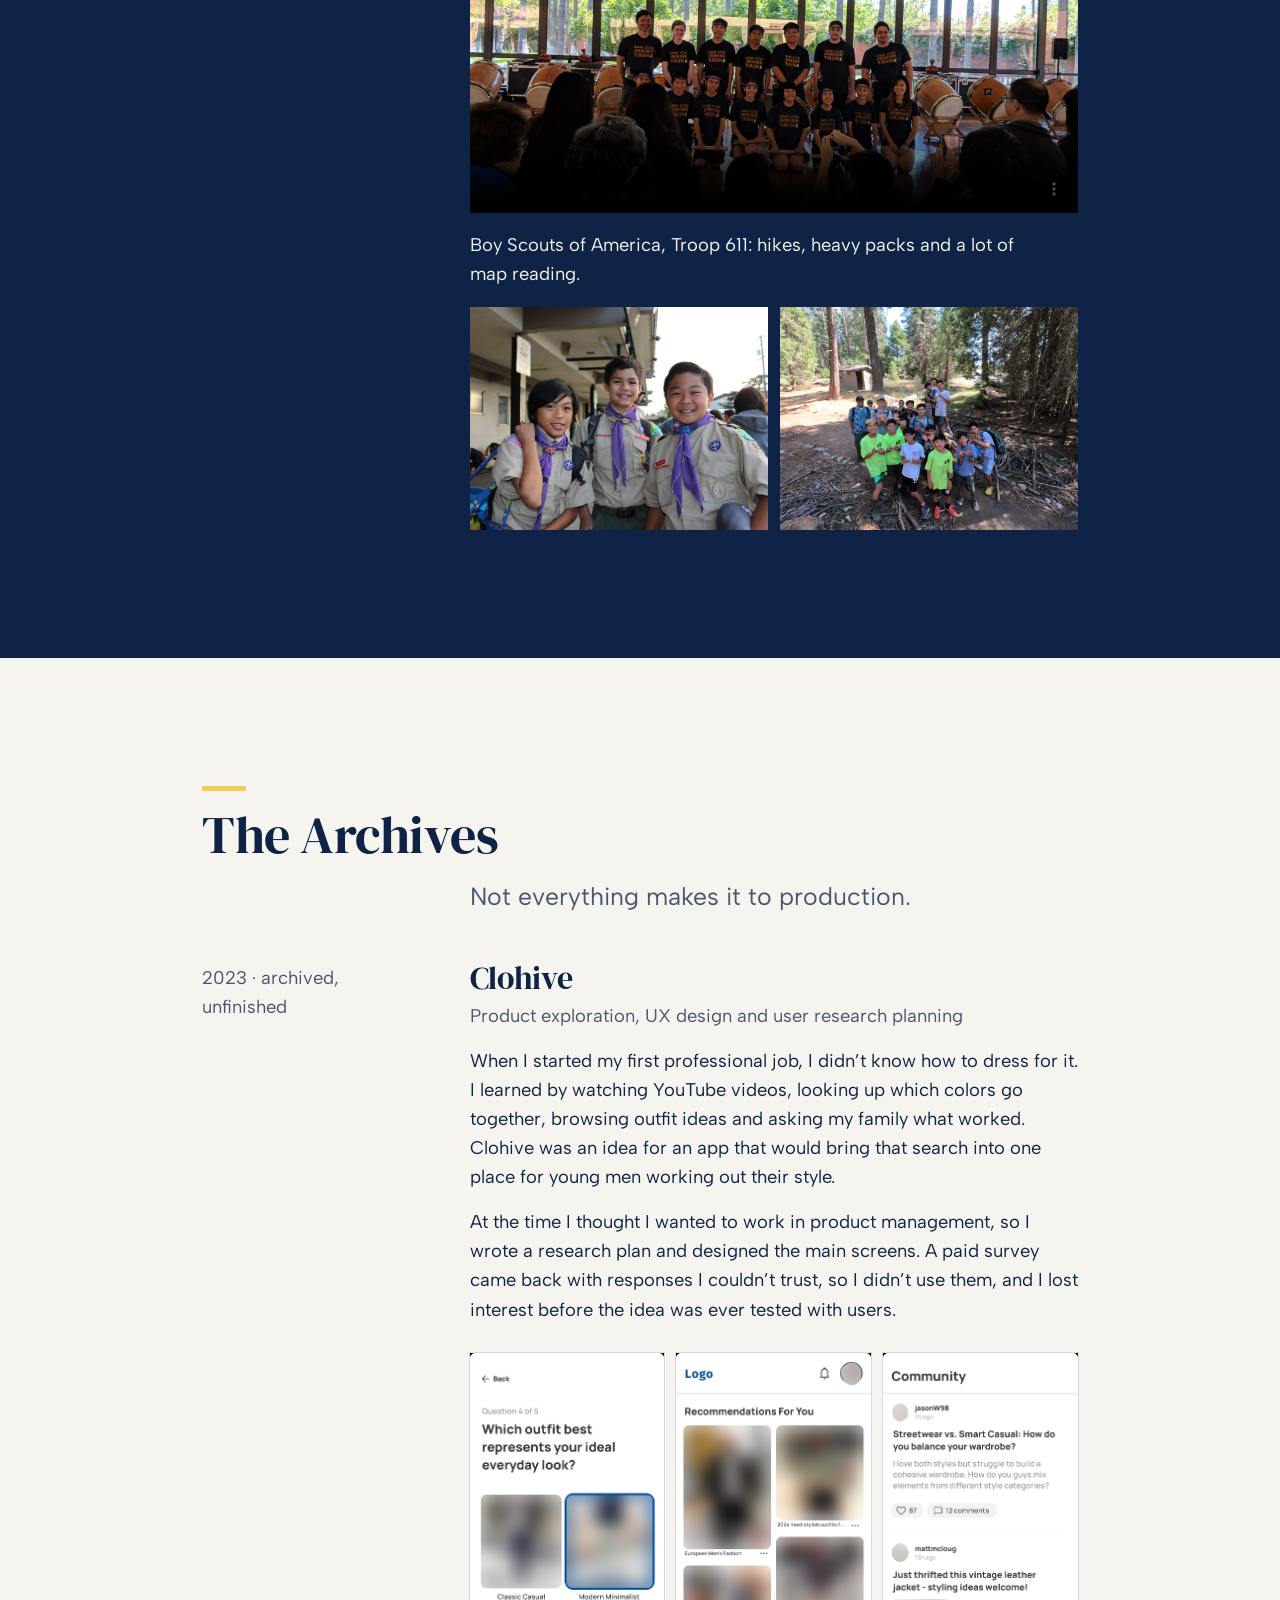
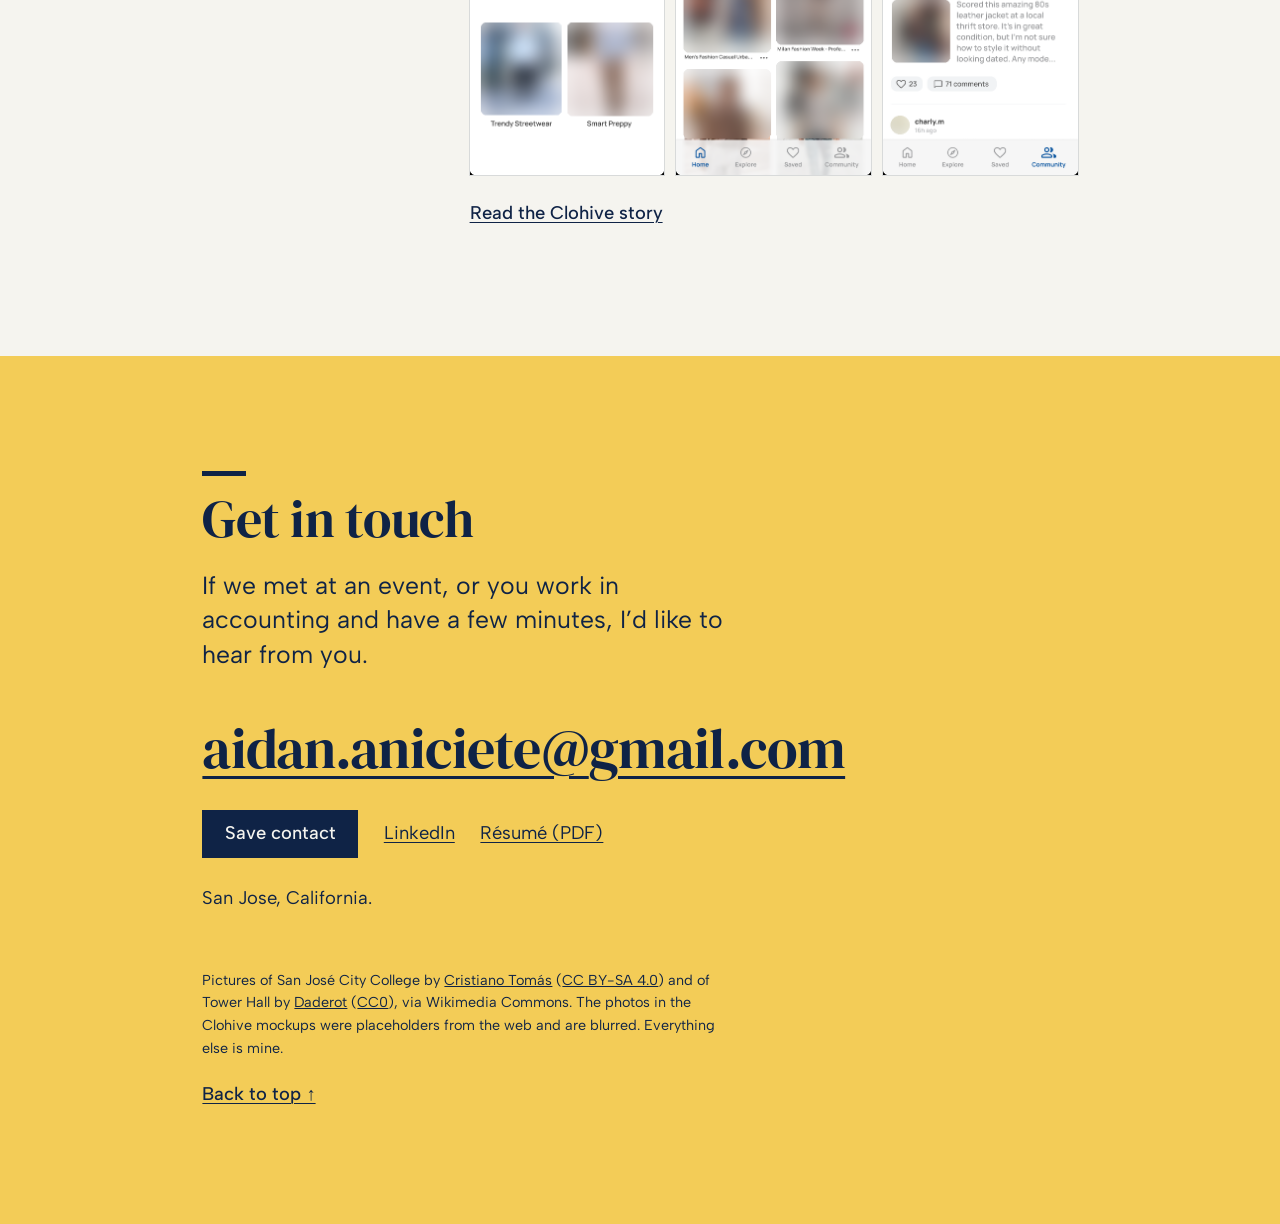
==== commit d661bc77: "Remove the loss prevention audits claim Aidan didn't do loss prevention audits at Uniqlo; drop it fr" ====
--- a/index.html
+++ b/index.html
@@ -420,7 +420,7 @@
       <div class="body">
         <h3>Supervisor</h3>
         <p class="role-where">Uniqlo, Valley Fair, Santa Clara</p>
-        <p>I ran shifts for a team of 15+ associates, did loss prevention audits, and brought process changes to store management when the same problem kept coming up.</p>
+        <p>I ran shifts for a team of 15+ associates and brought process changes to store management when the same problem kept coming up.</p>
         <p>My area manager put me forward for Uniqlo’s Manager Candidate program, a nine-month track to store management. The degree requirement was the one thing in the way.</p>
         <div class="pair">
           <figure>
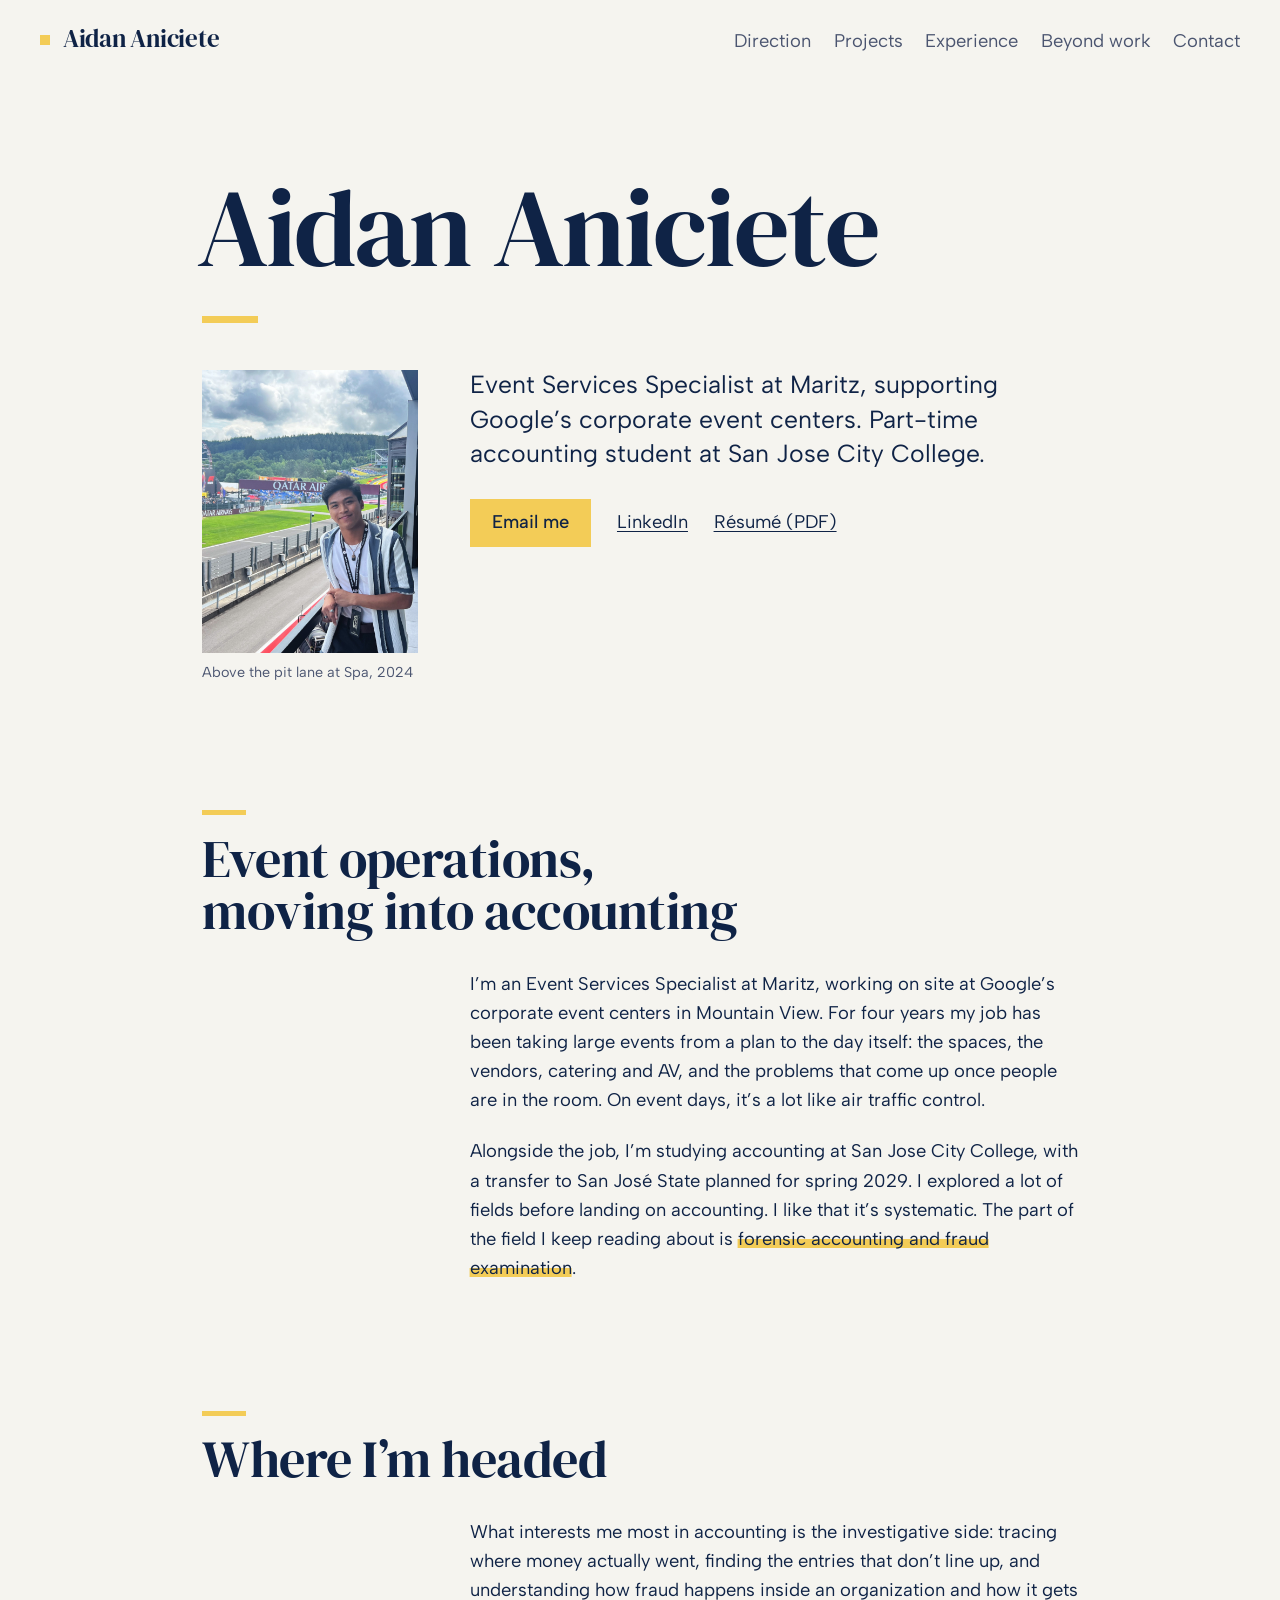
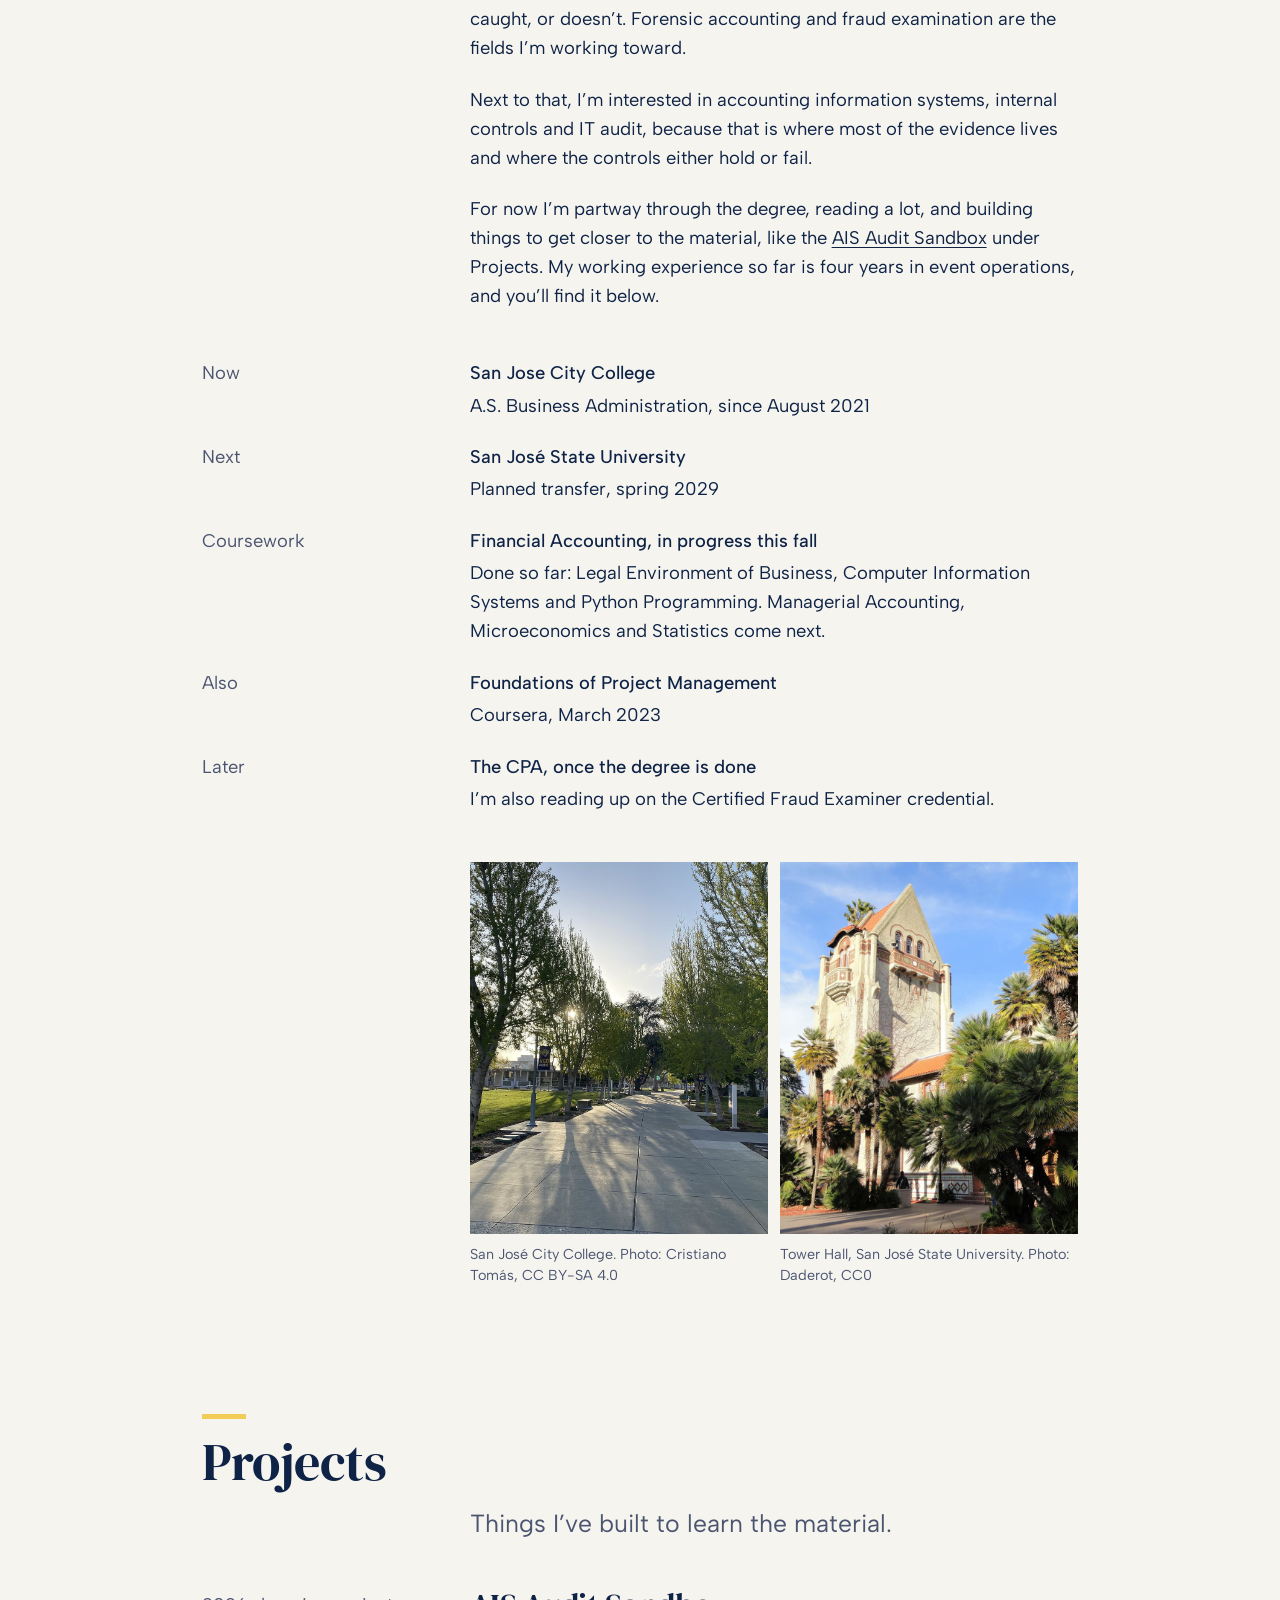
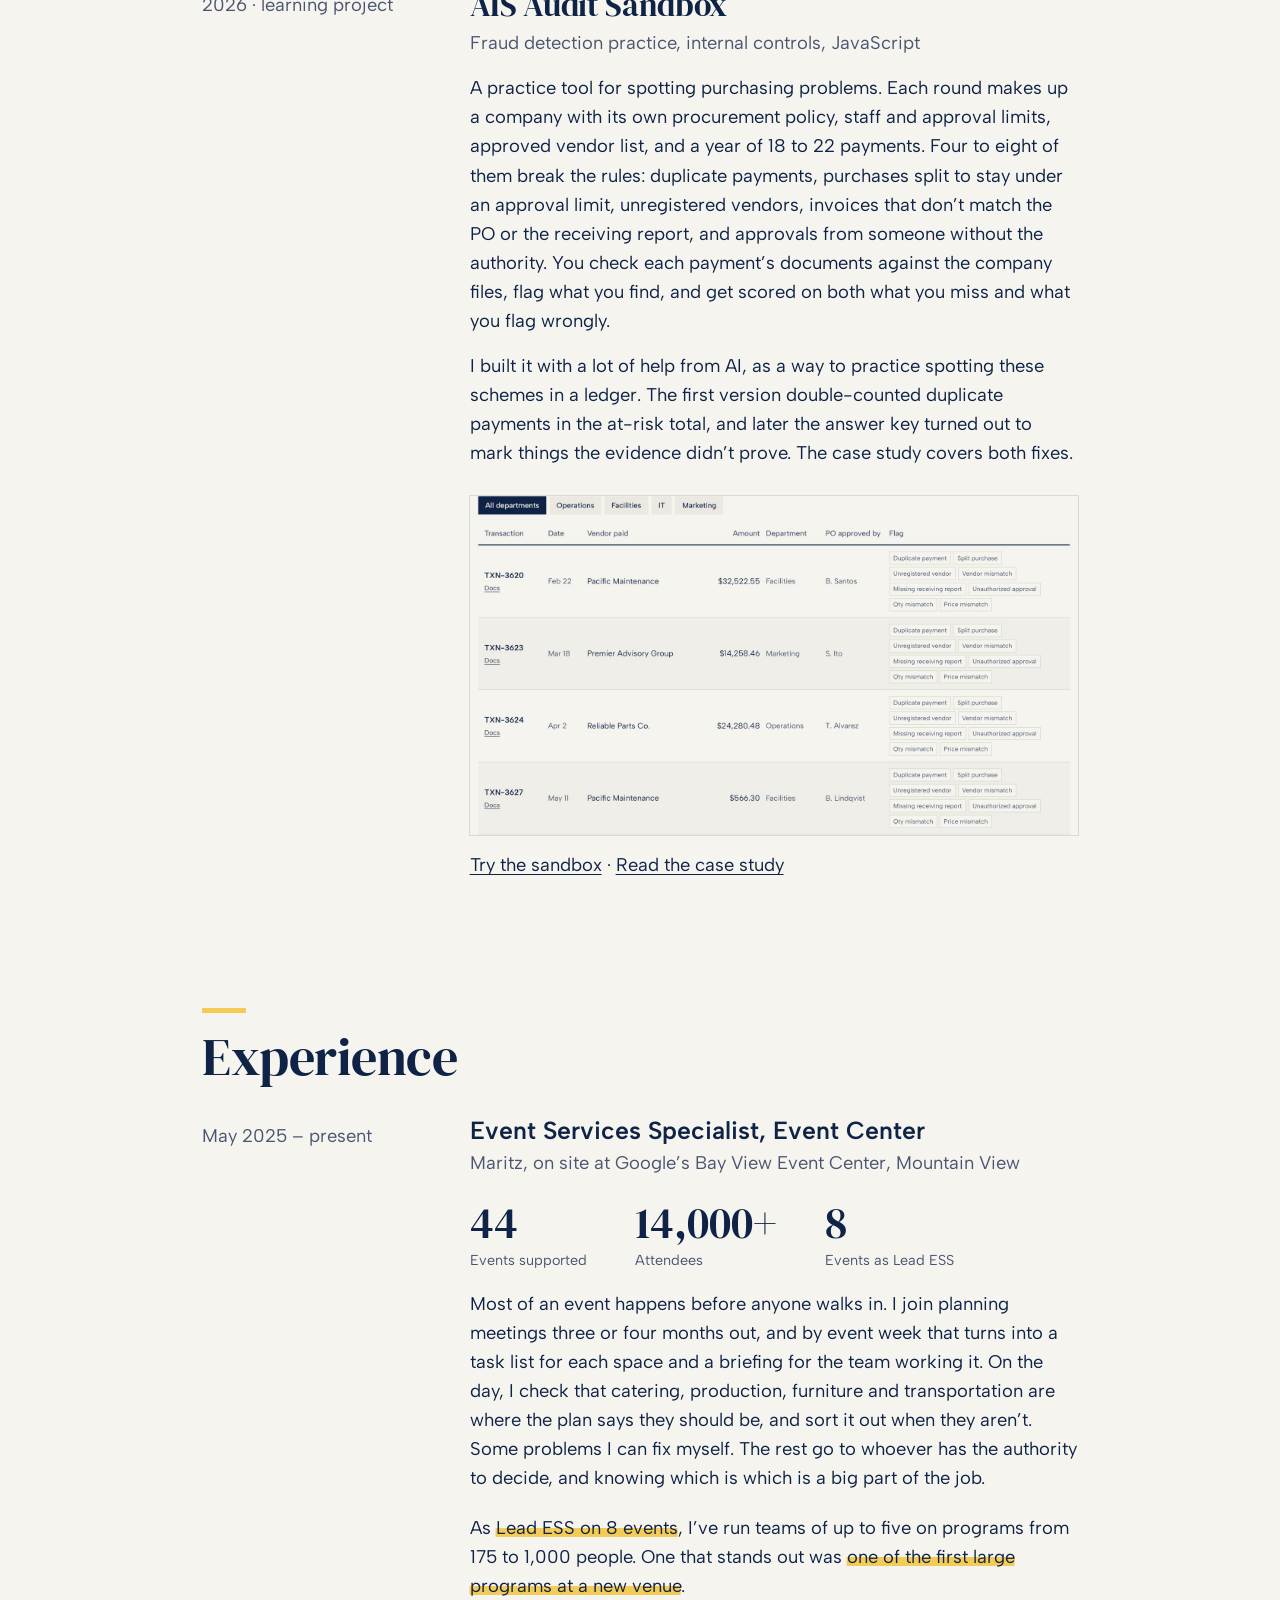
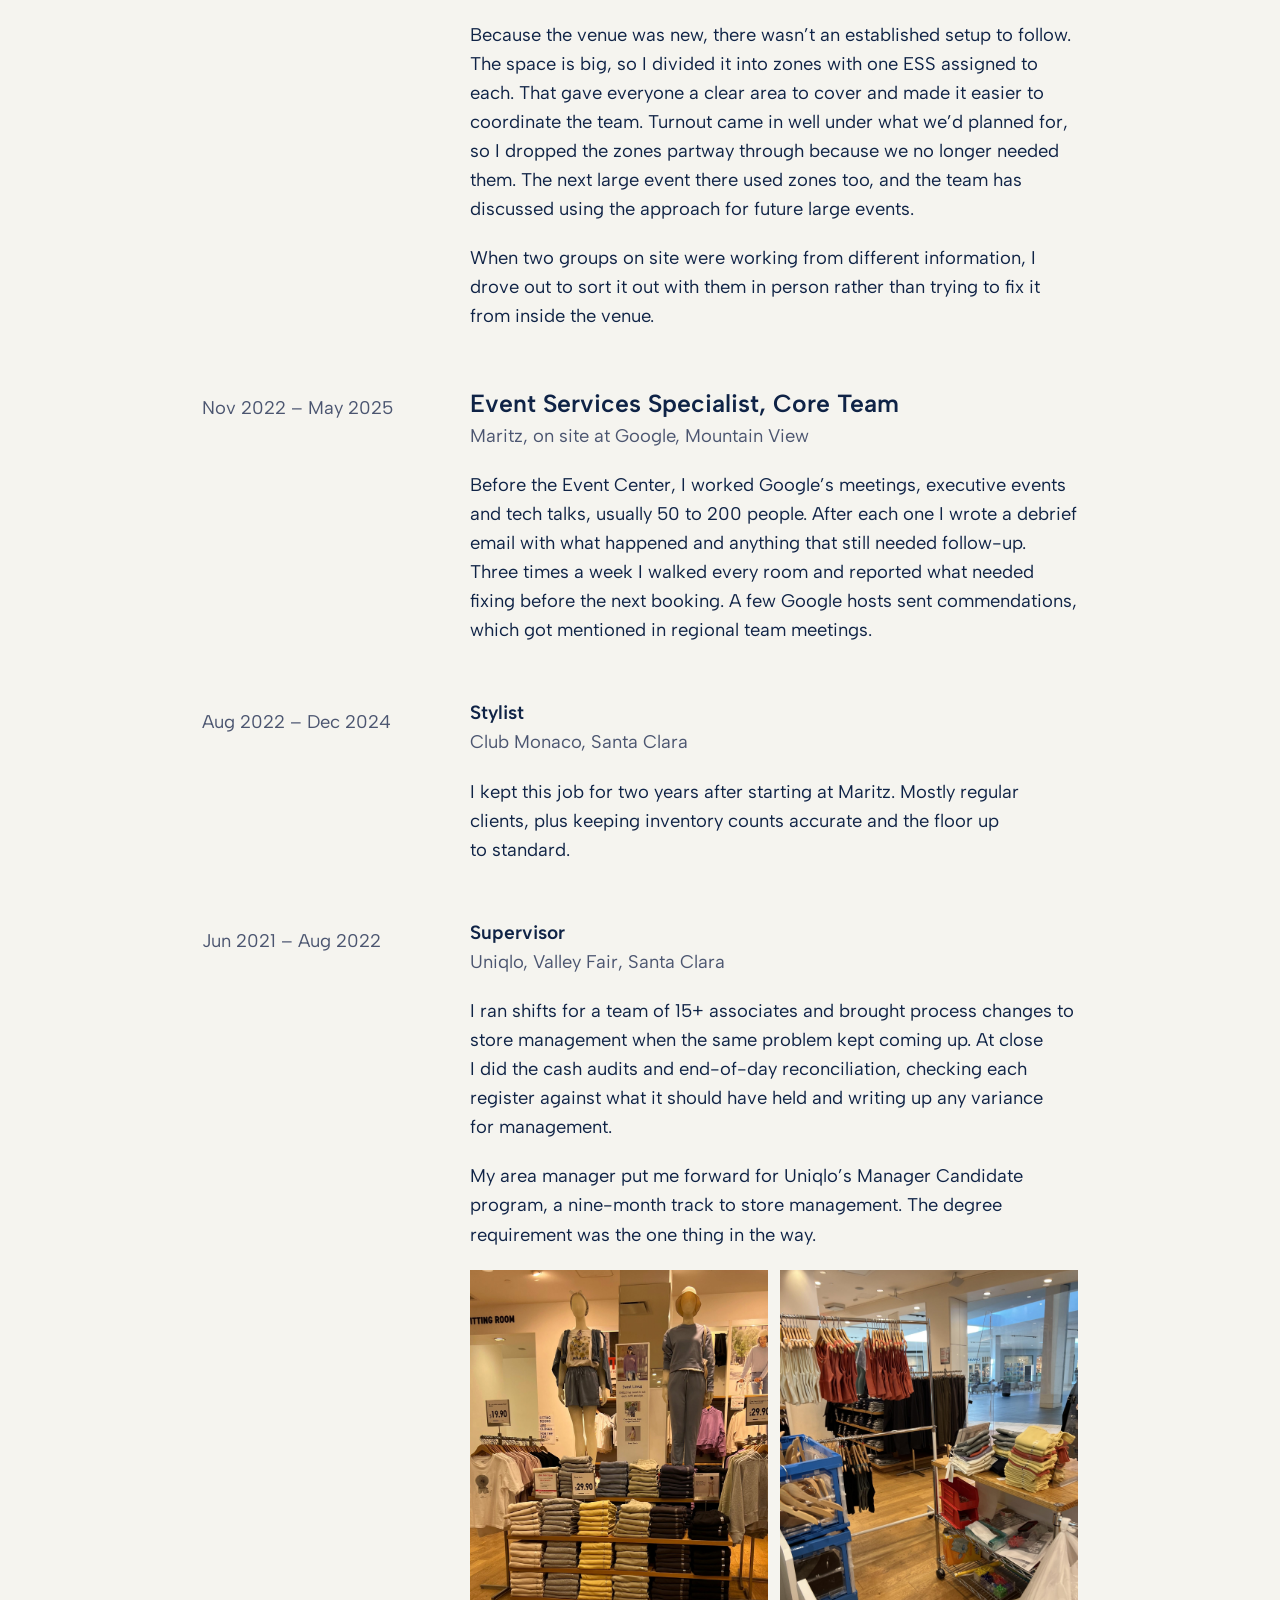
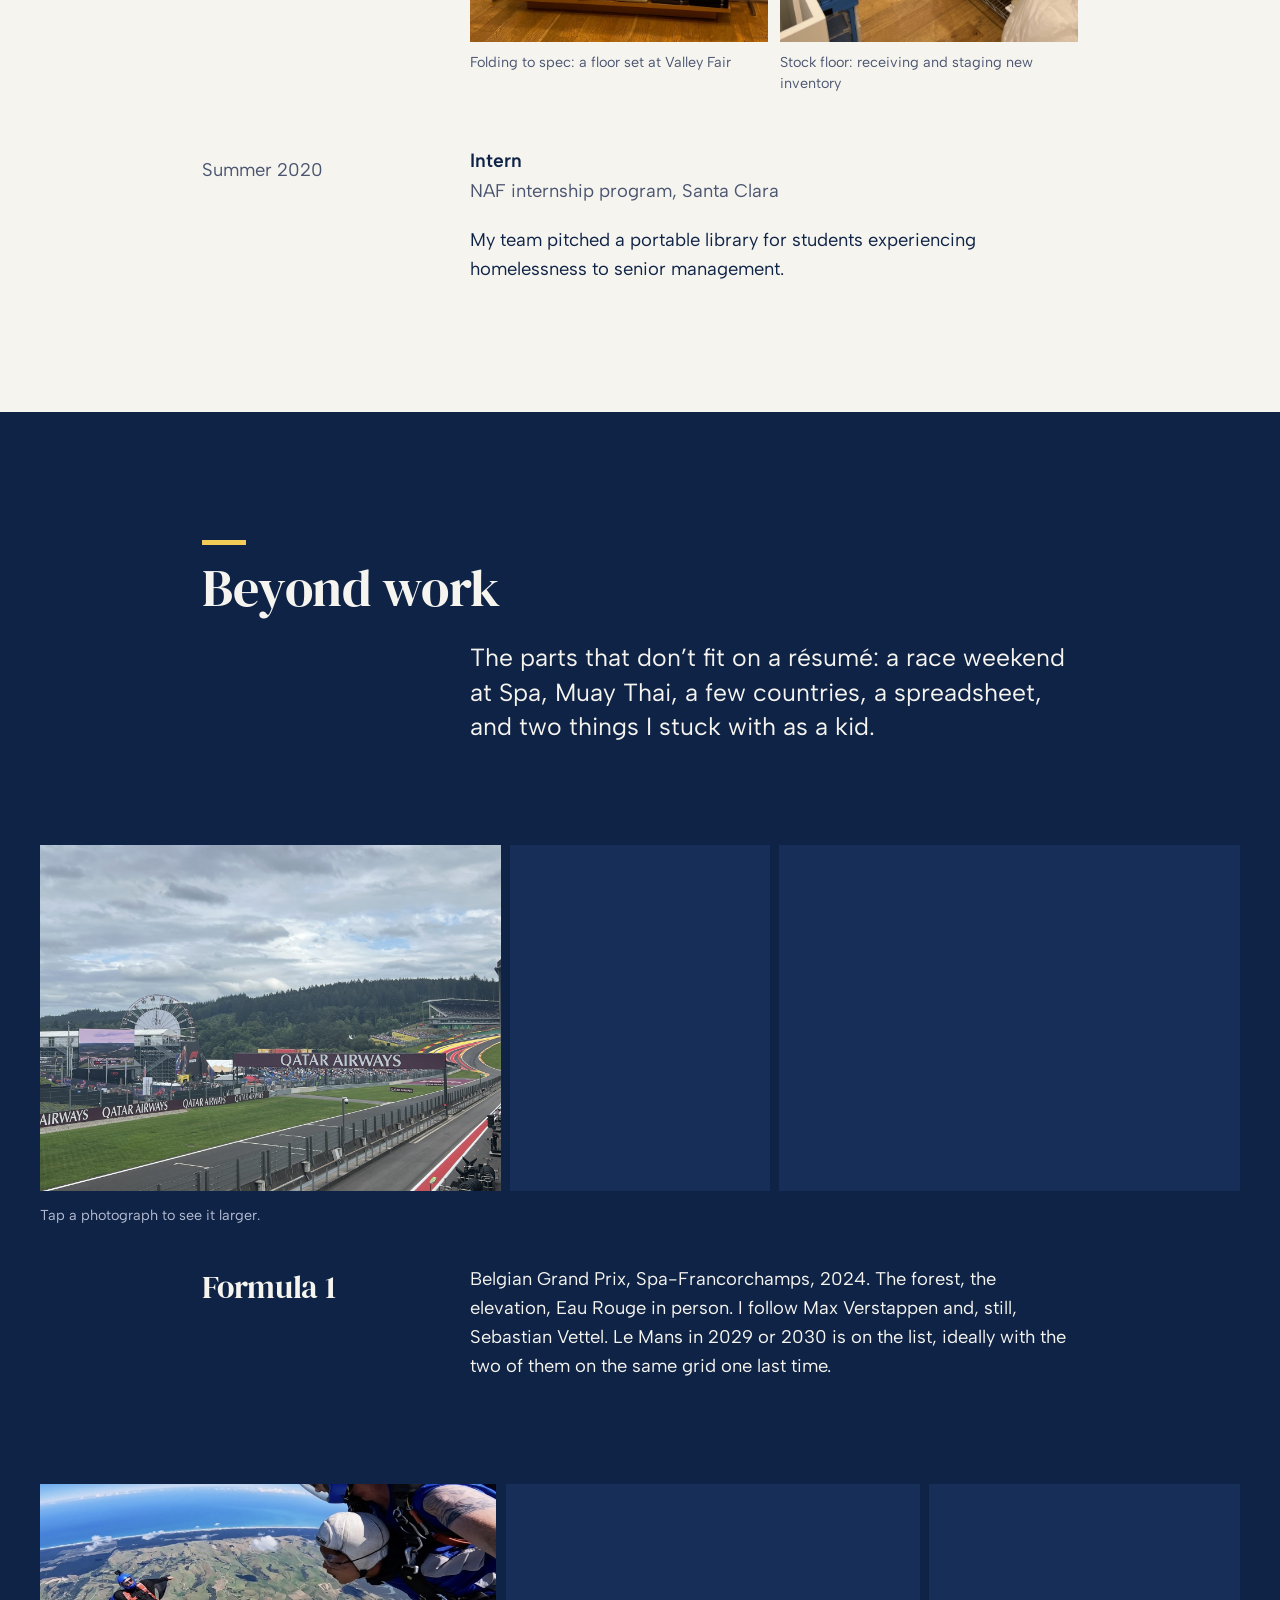
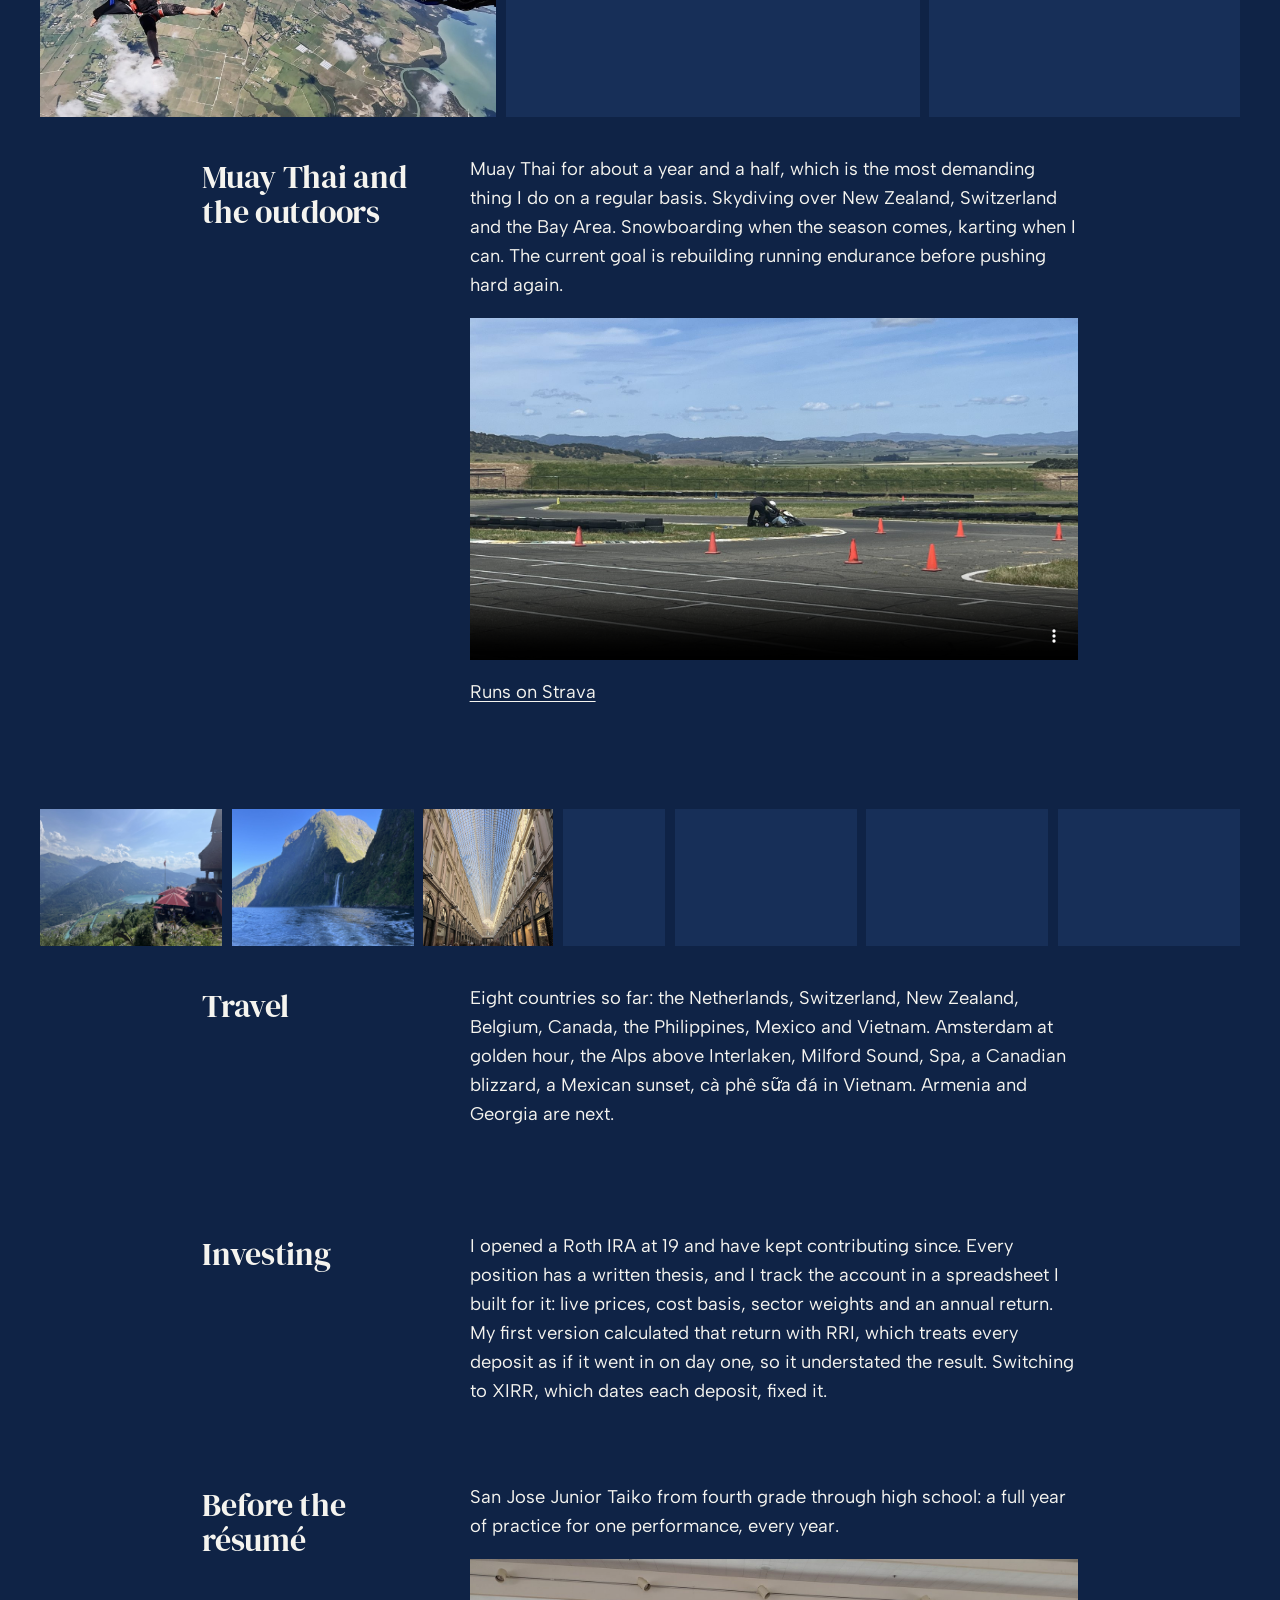
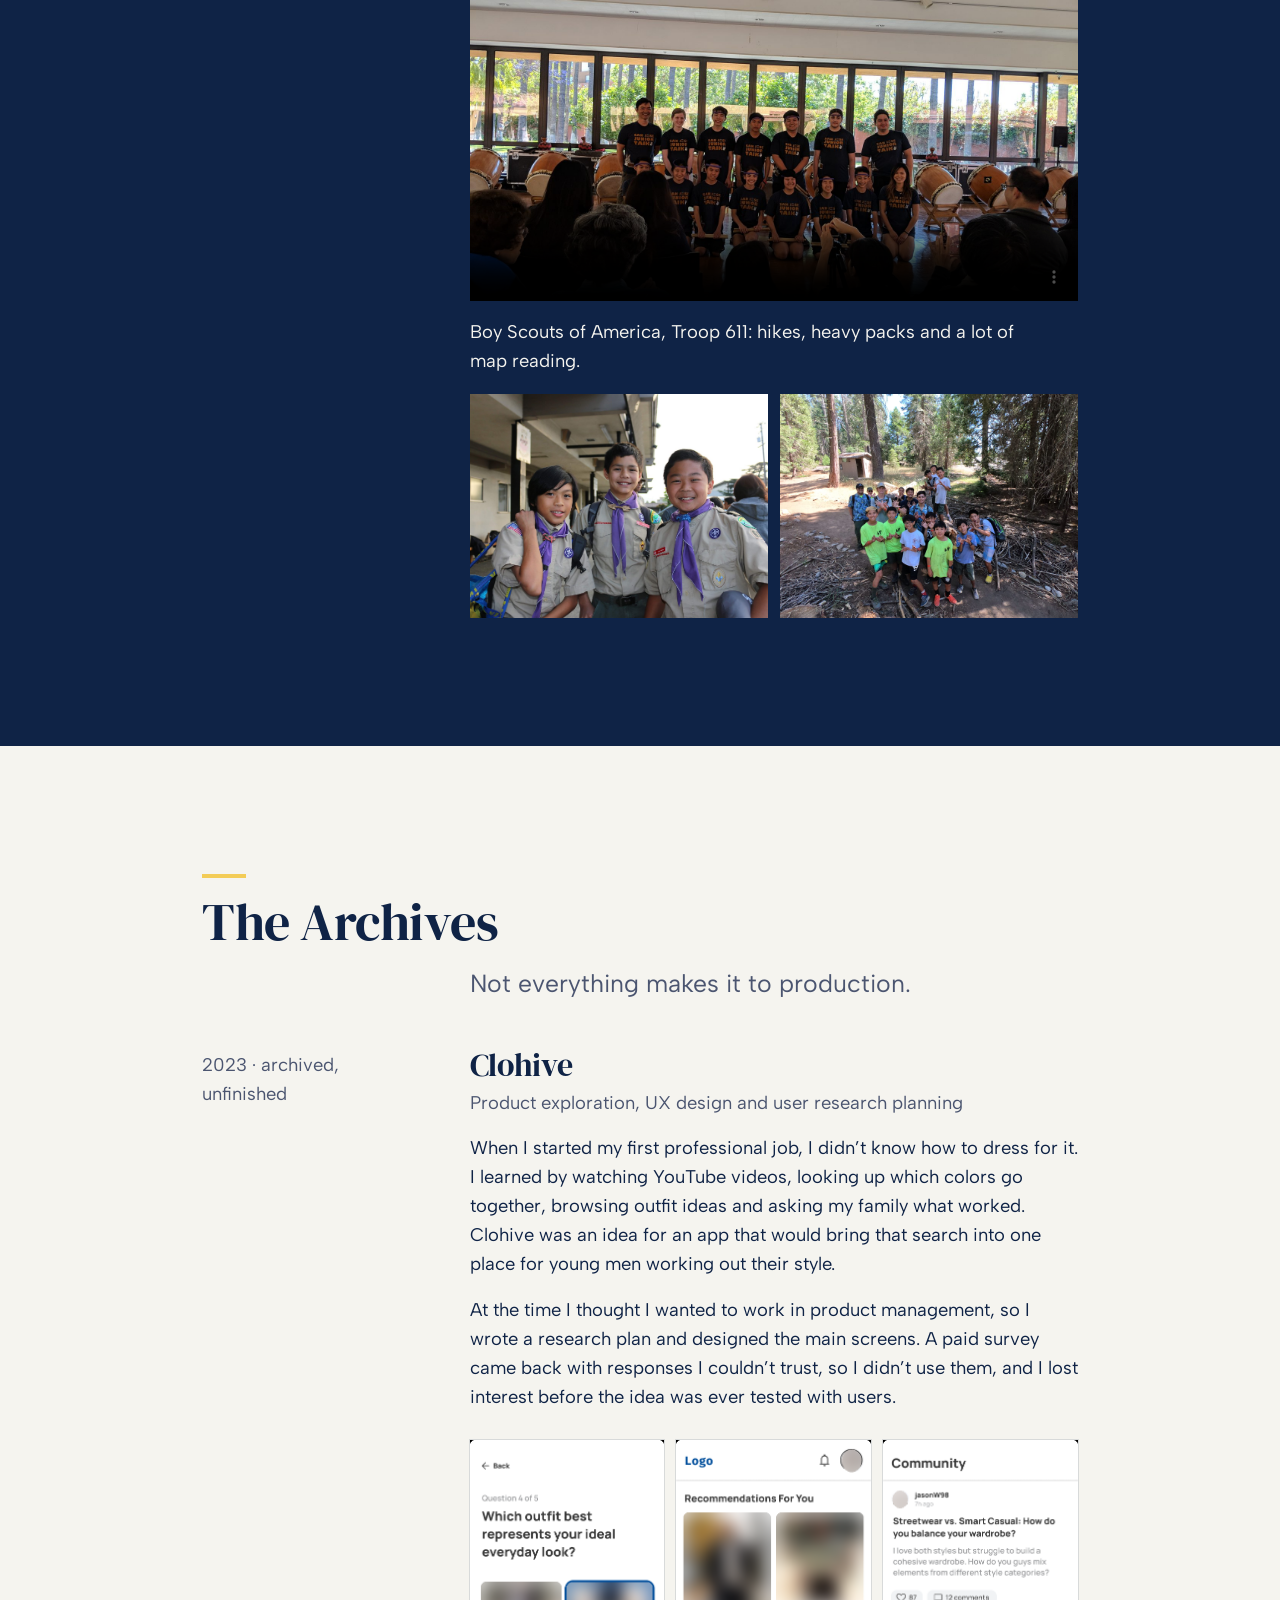
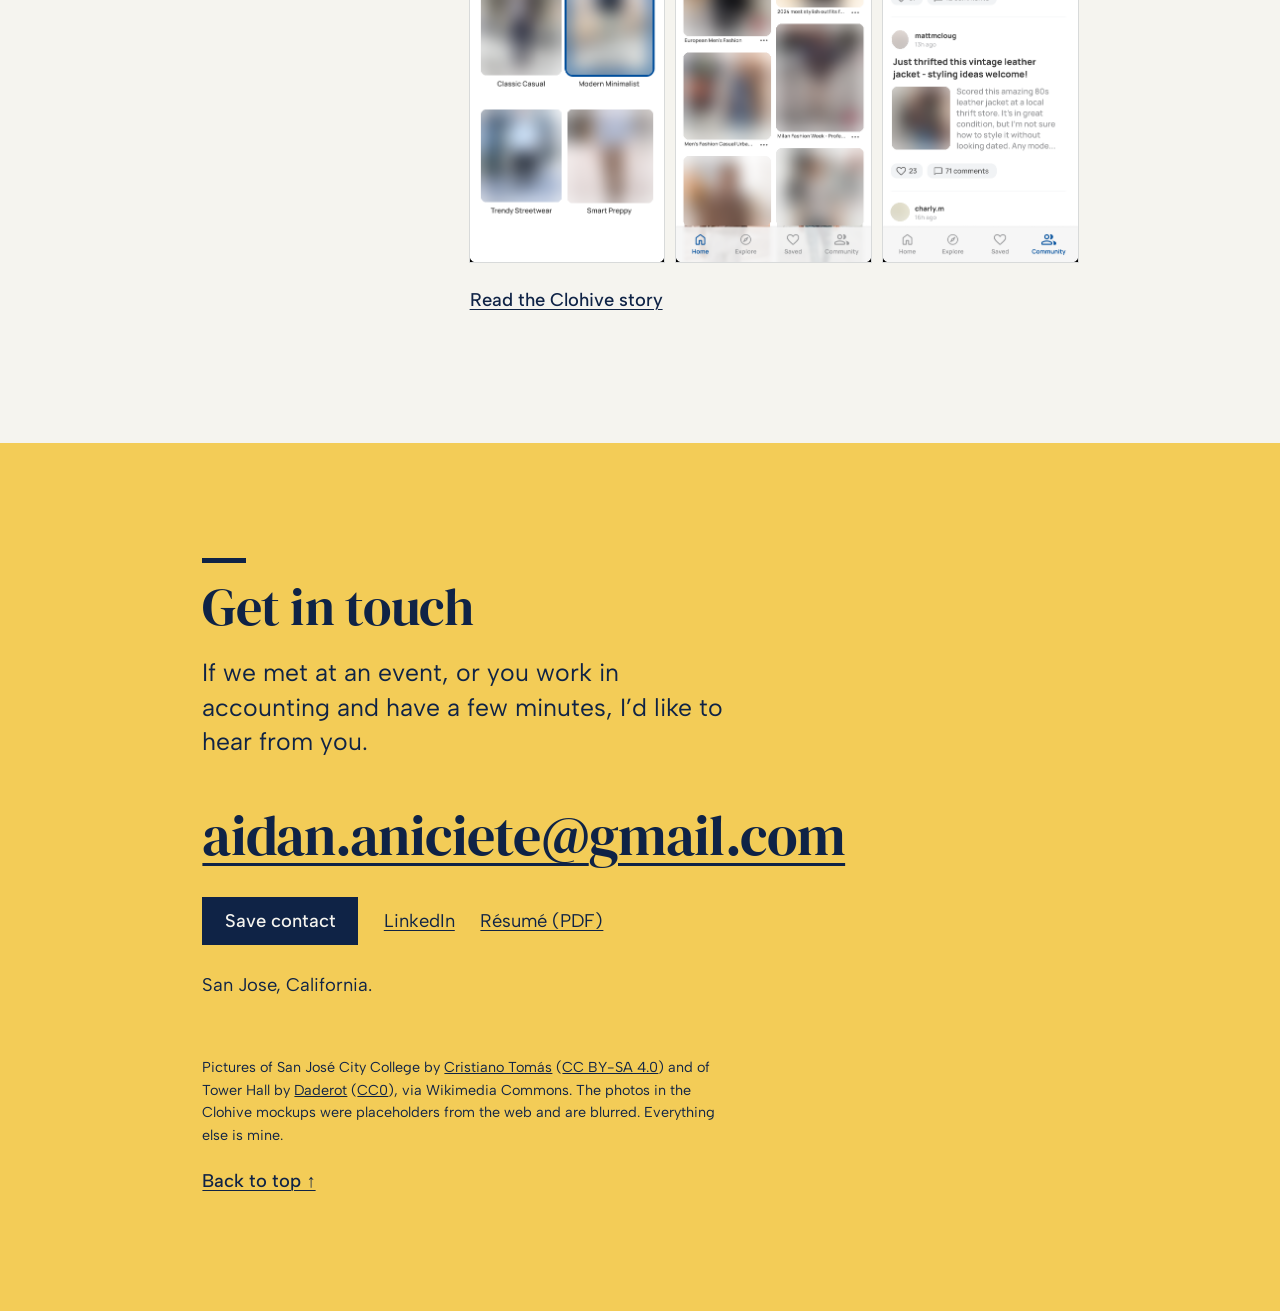
==== commit 42aa8ac9: "Add Uniqlo cash audits and reconciliations Co-Authored-By: Claude Opus 5.5 <noreply@anthropic.com>" ====
--- a/index.html
+++ b/index.html
@@ -420,7 +420,7 @@
       <div class="body">
         <h3>Supervisor</h3>
         <p class="role-where">Uniqlo, Valley Fair, Santa Clara</p>
-        <p>I ran shifts for a team of 15+ associates and brought process changes to store management when the same problem kept coming up.</p>
+        <p>I ran shifts for a team of 15+ associates and brought process changes to store management when the same problem kept coming up. At close I did the cash audits and end-of-day reconciliation, checking each register against what it should have held and writing up any variance for management.</p>
         <p>My area manager put me forward for Uniqlo’s Manager Candidate program, a nine-month track to store management. The degree requirement was the one thing in the way.</p>
         <div class="pair">
           <figure>
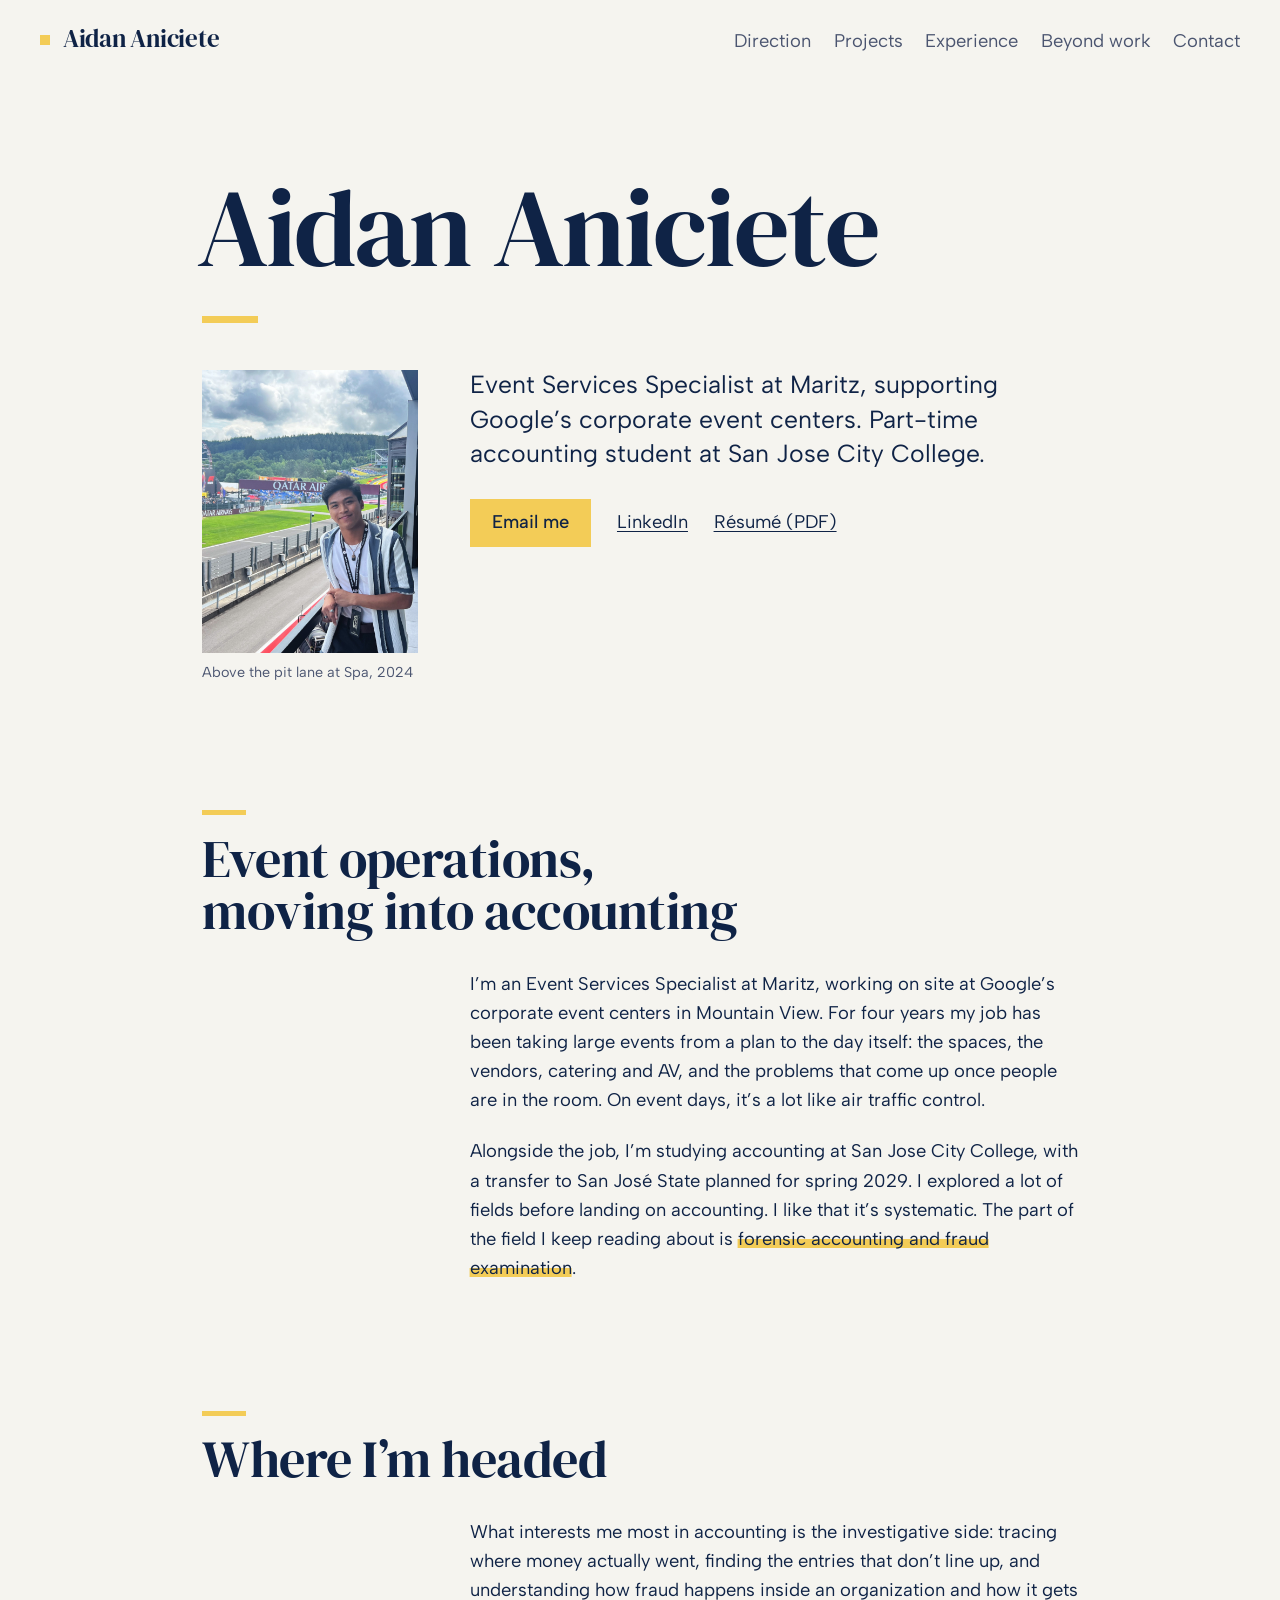
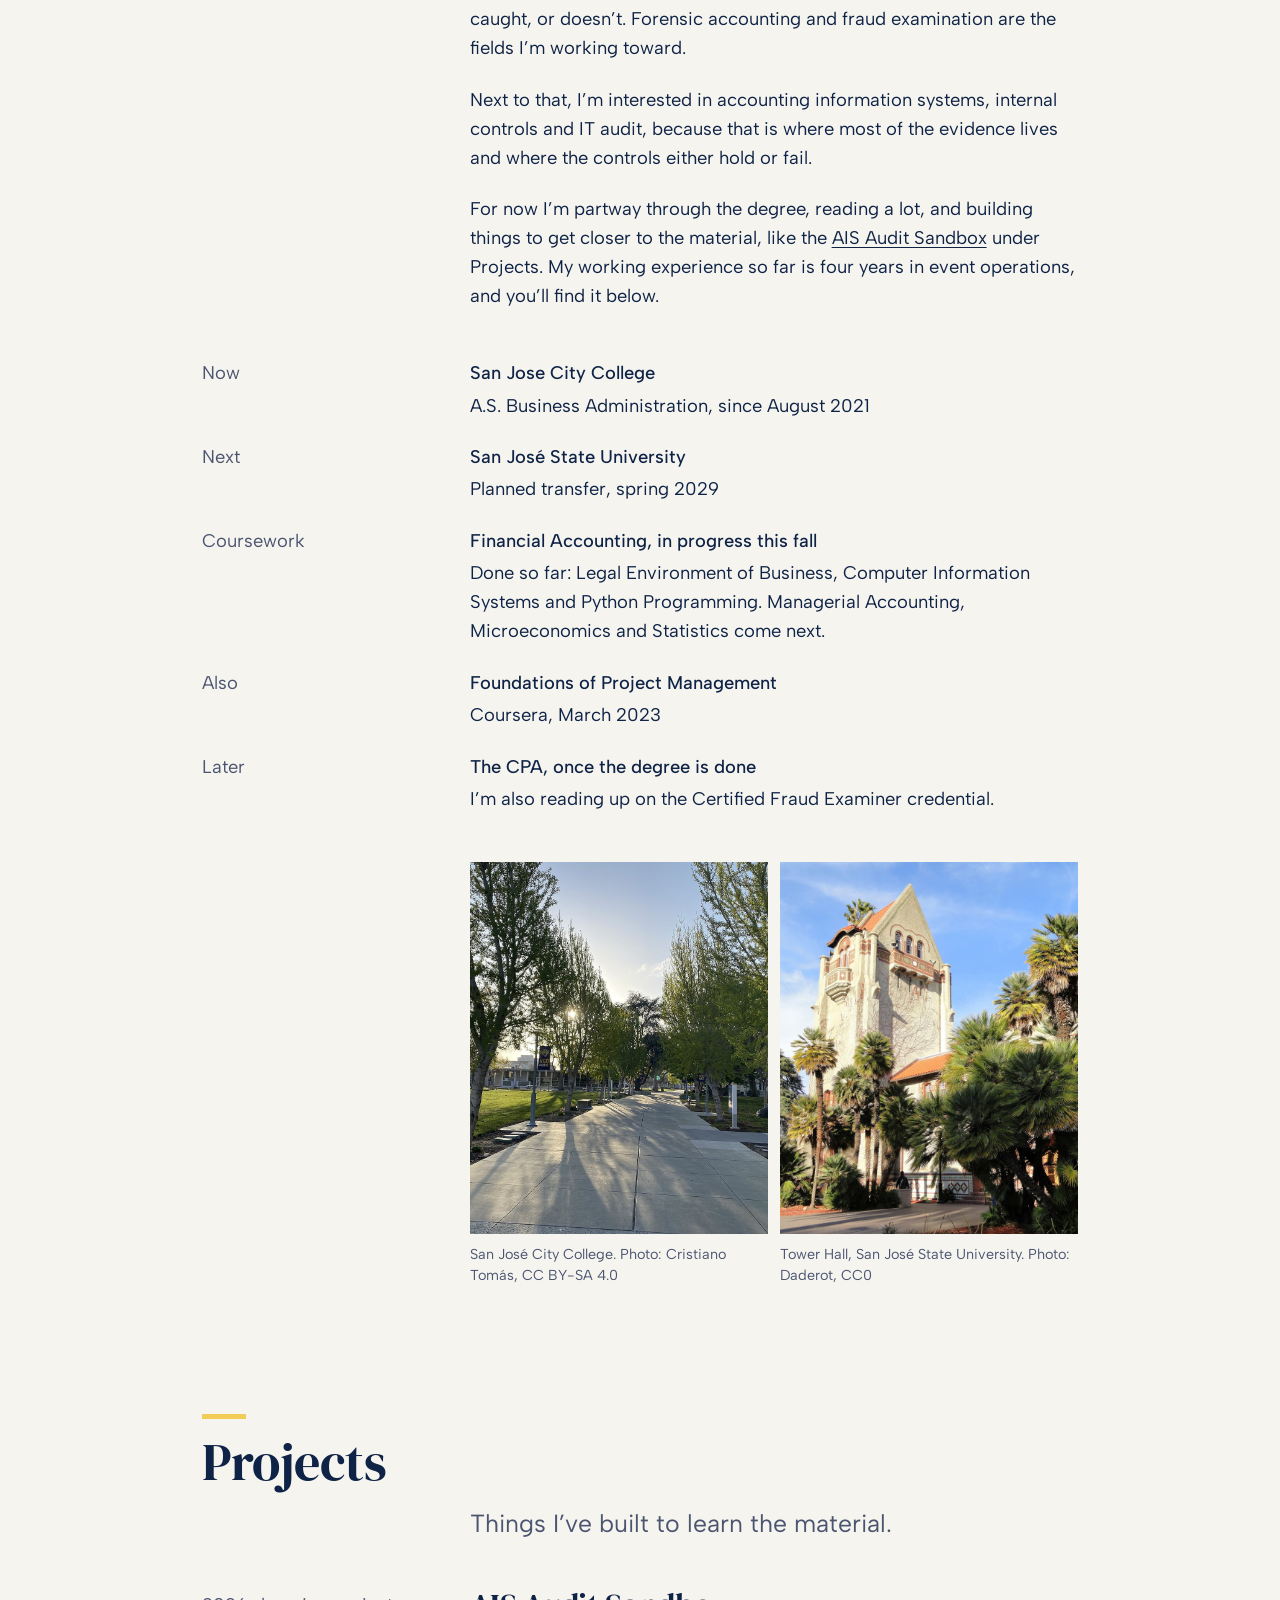
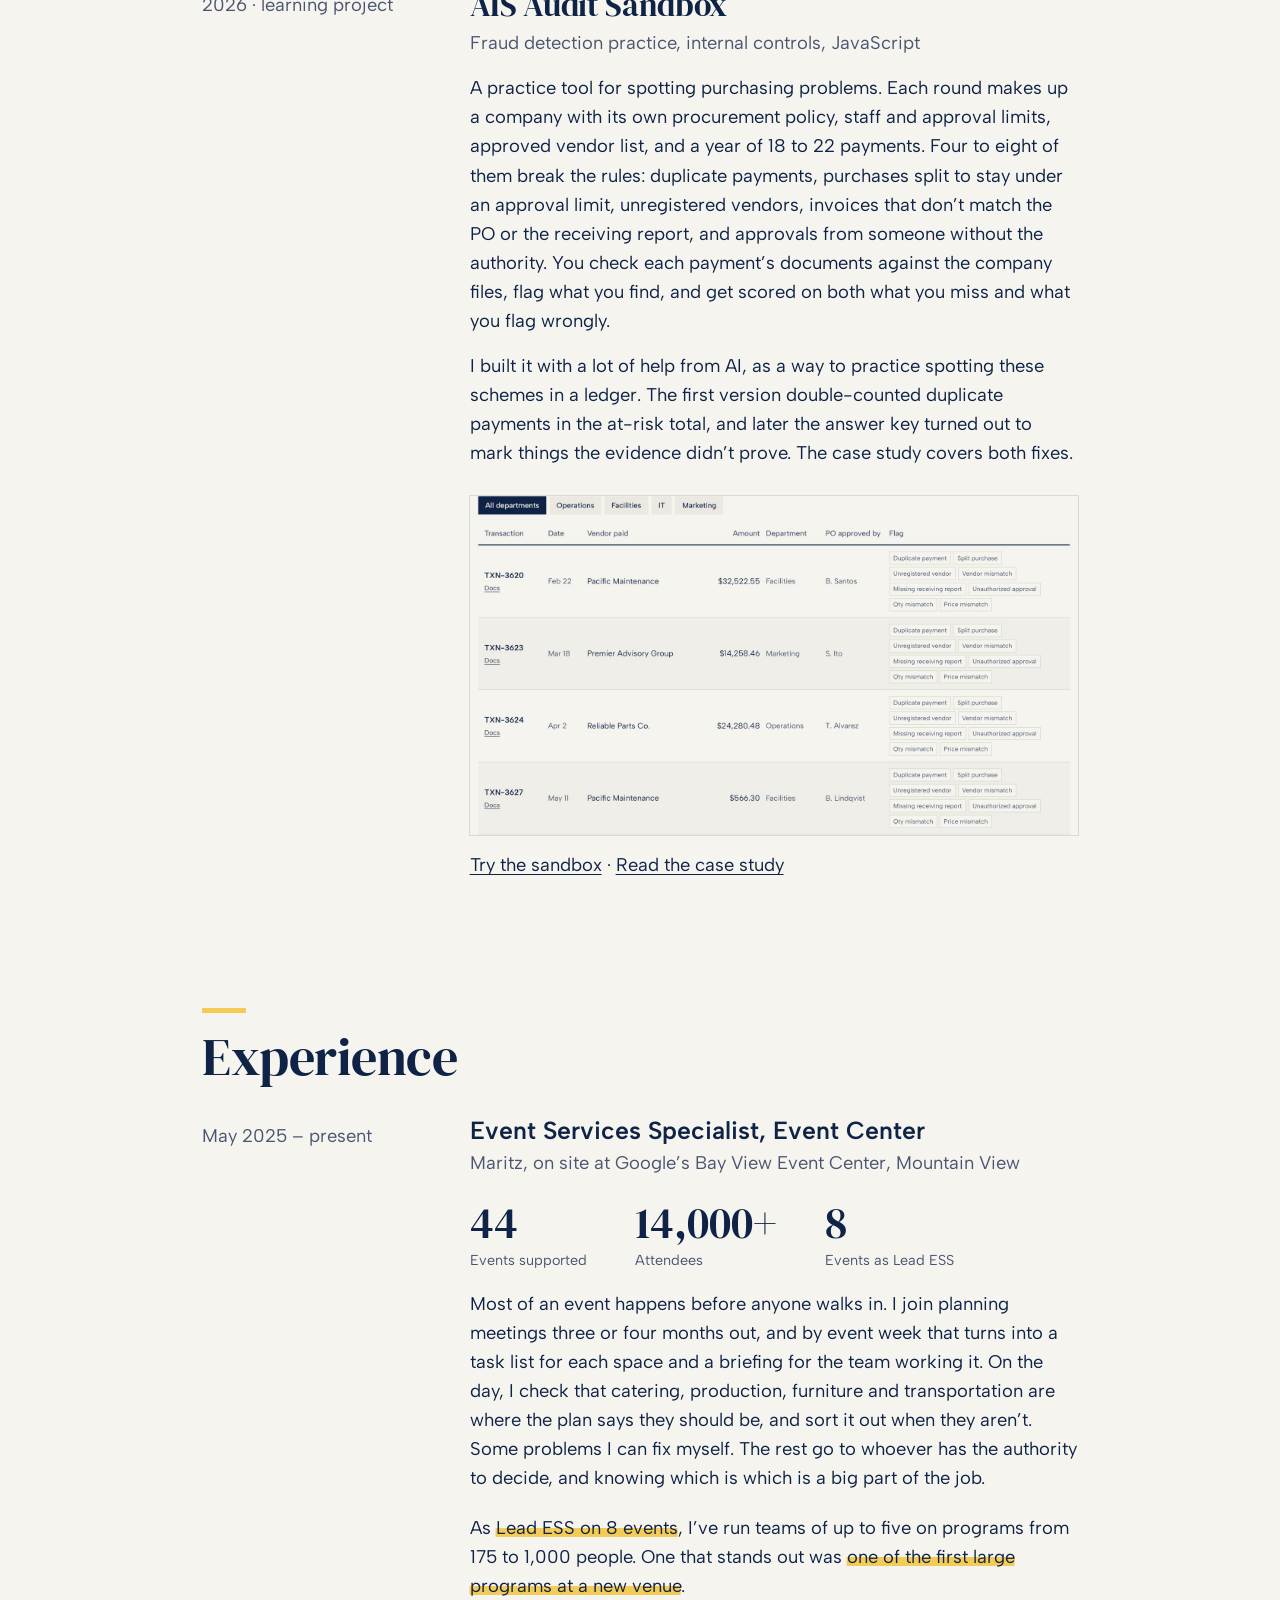
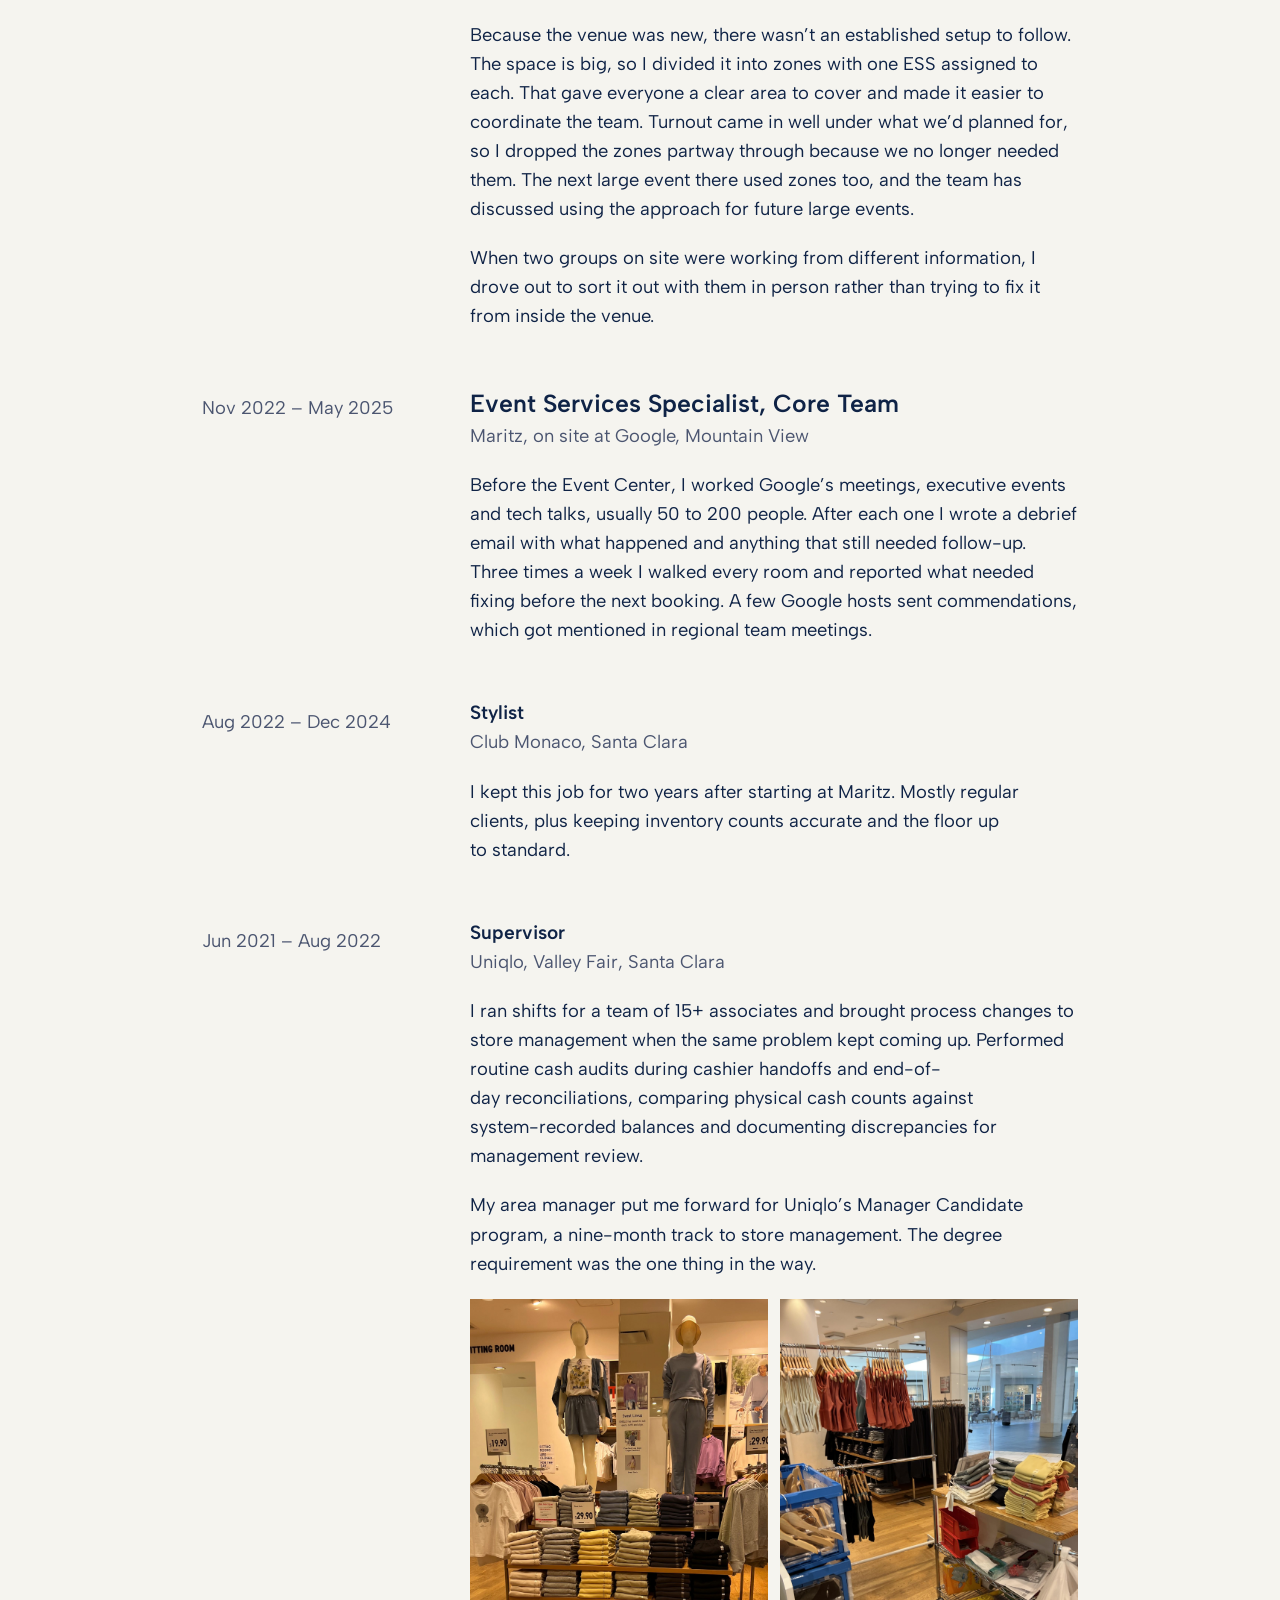
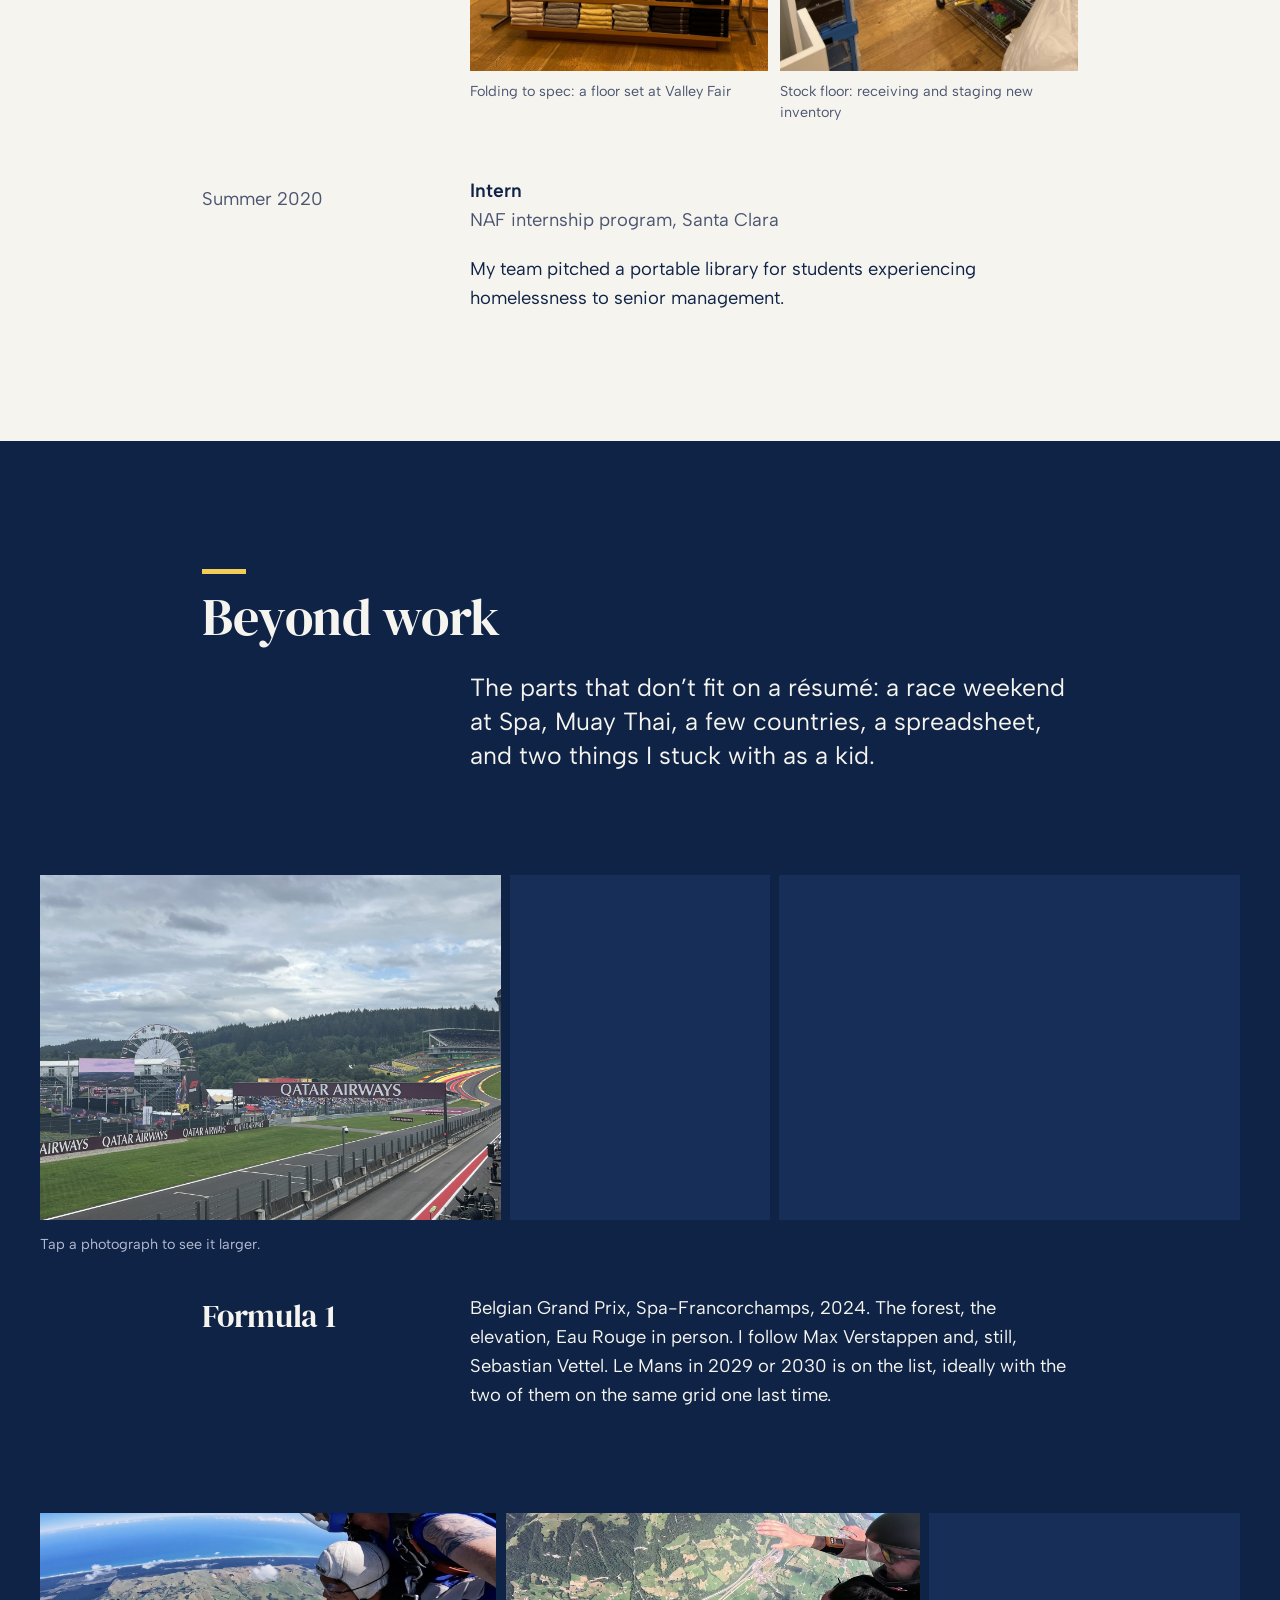
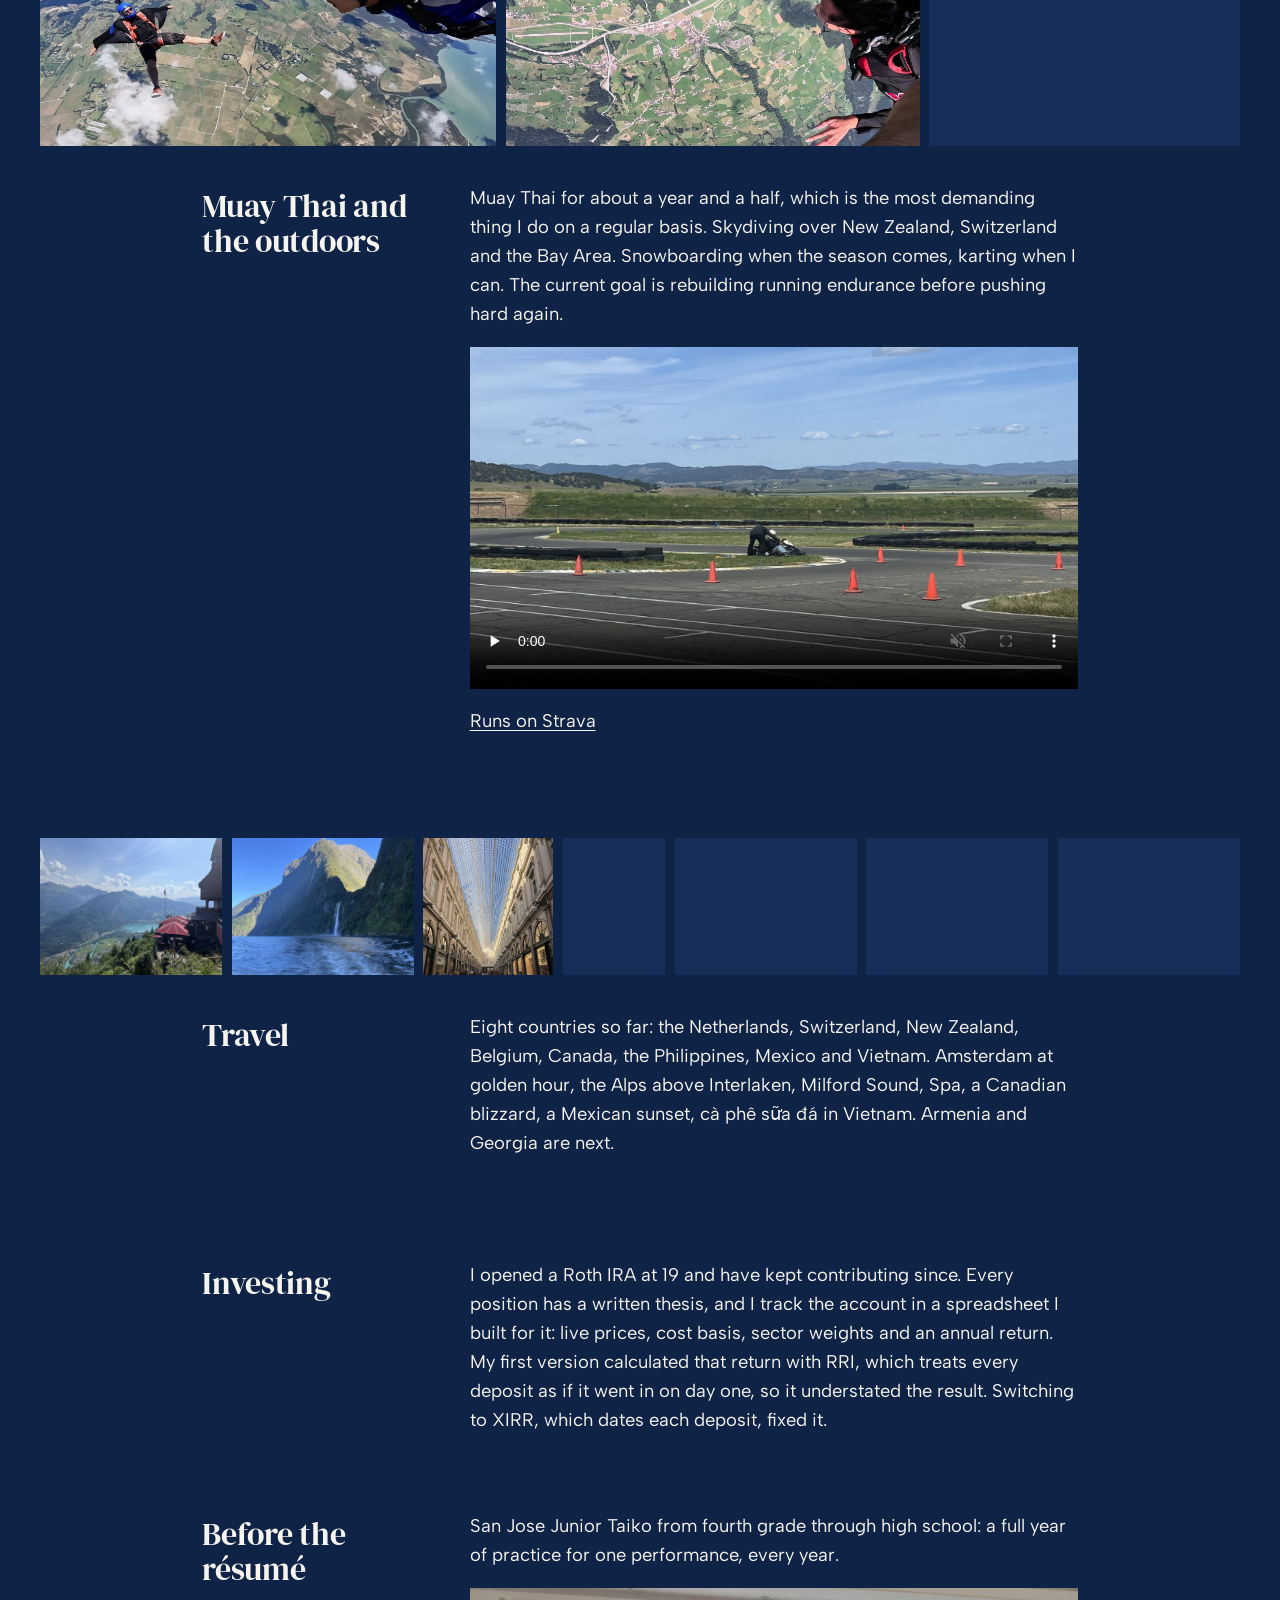
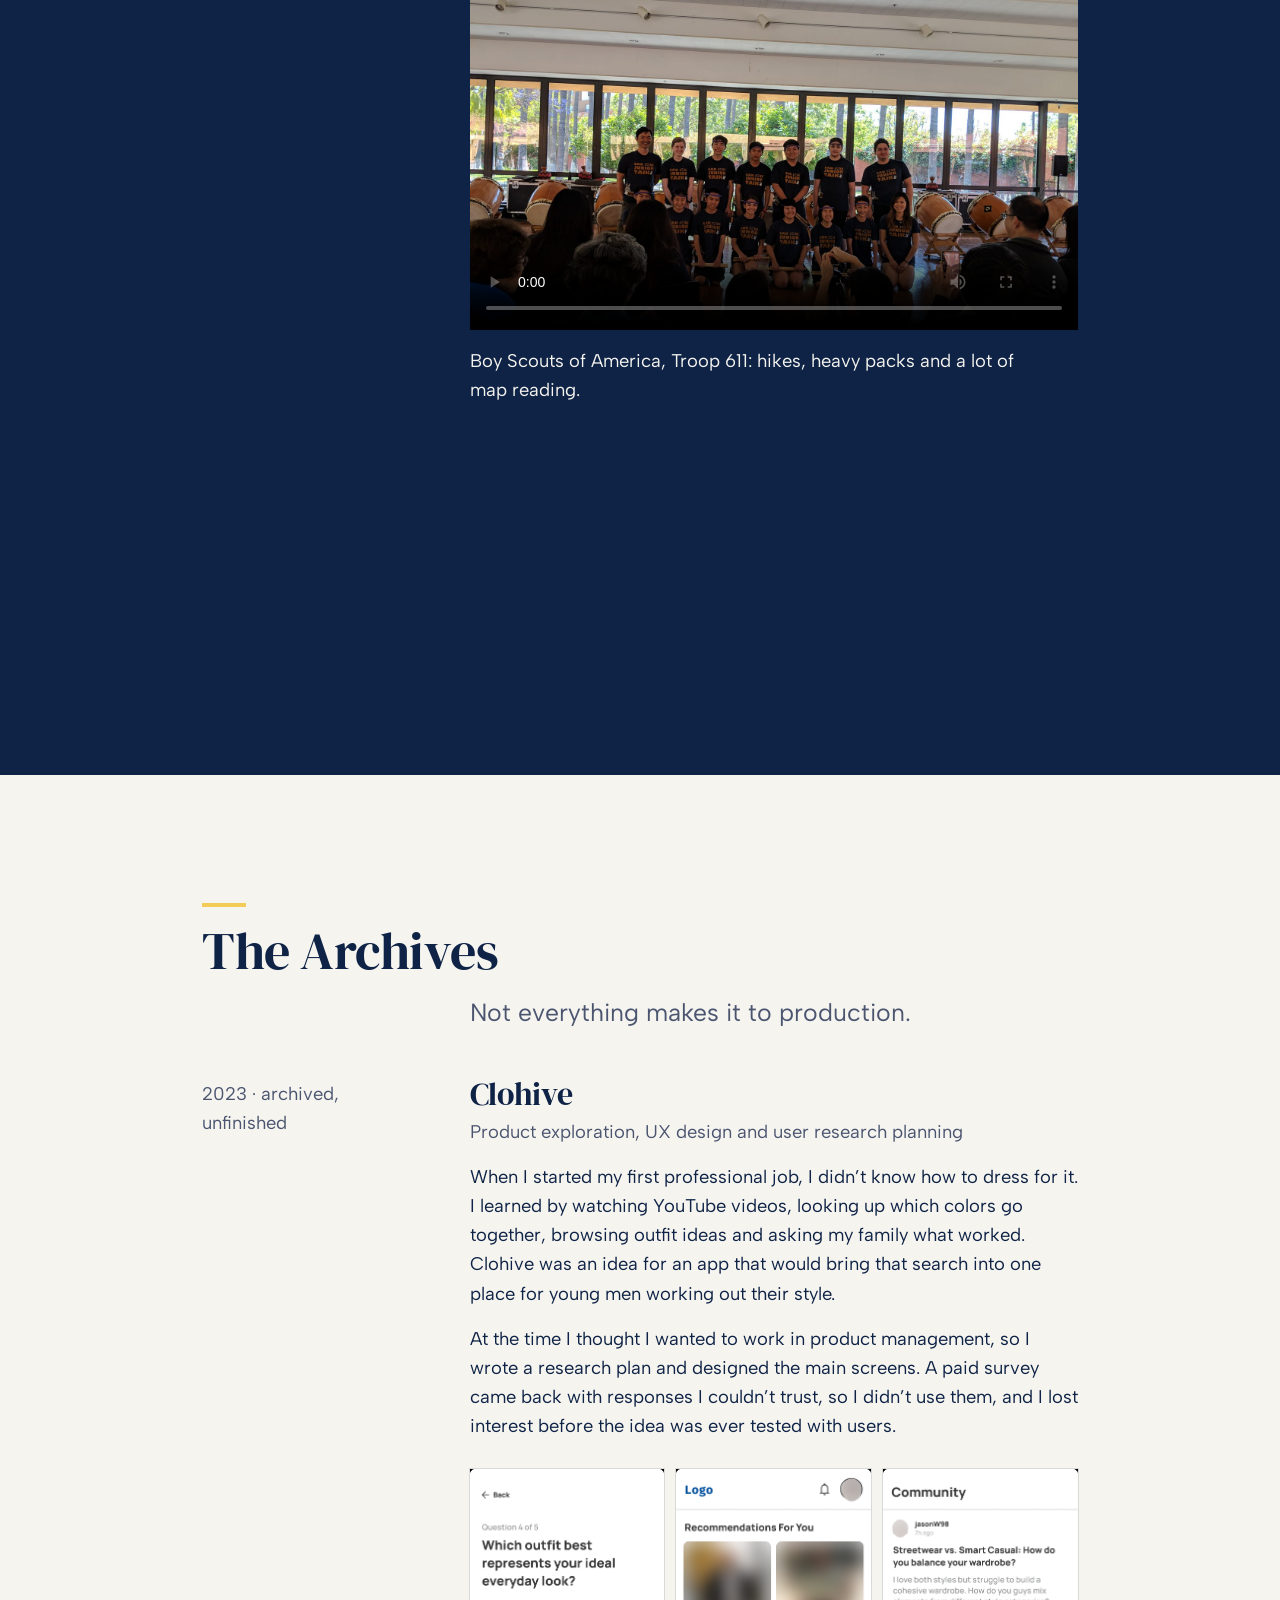
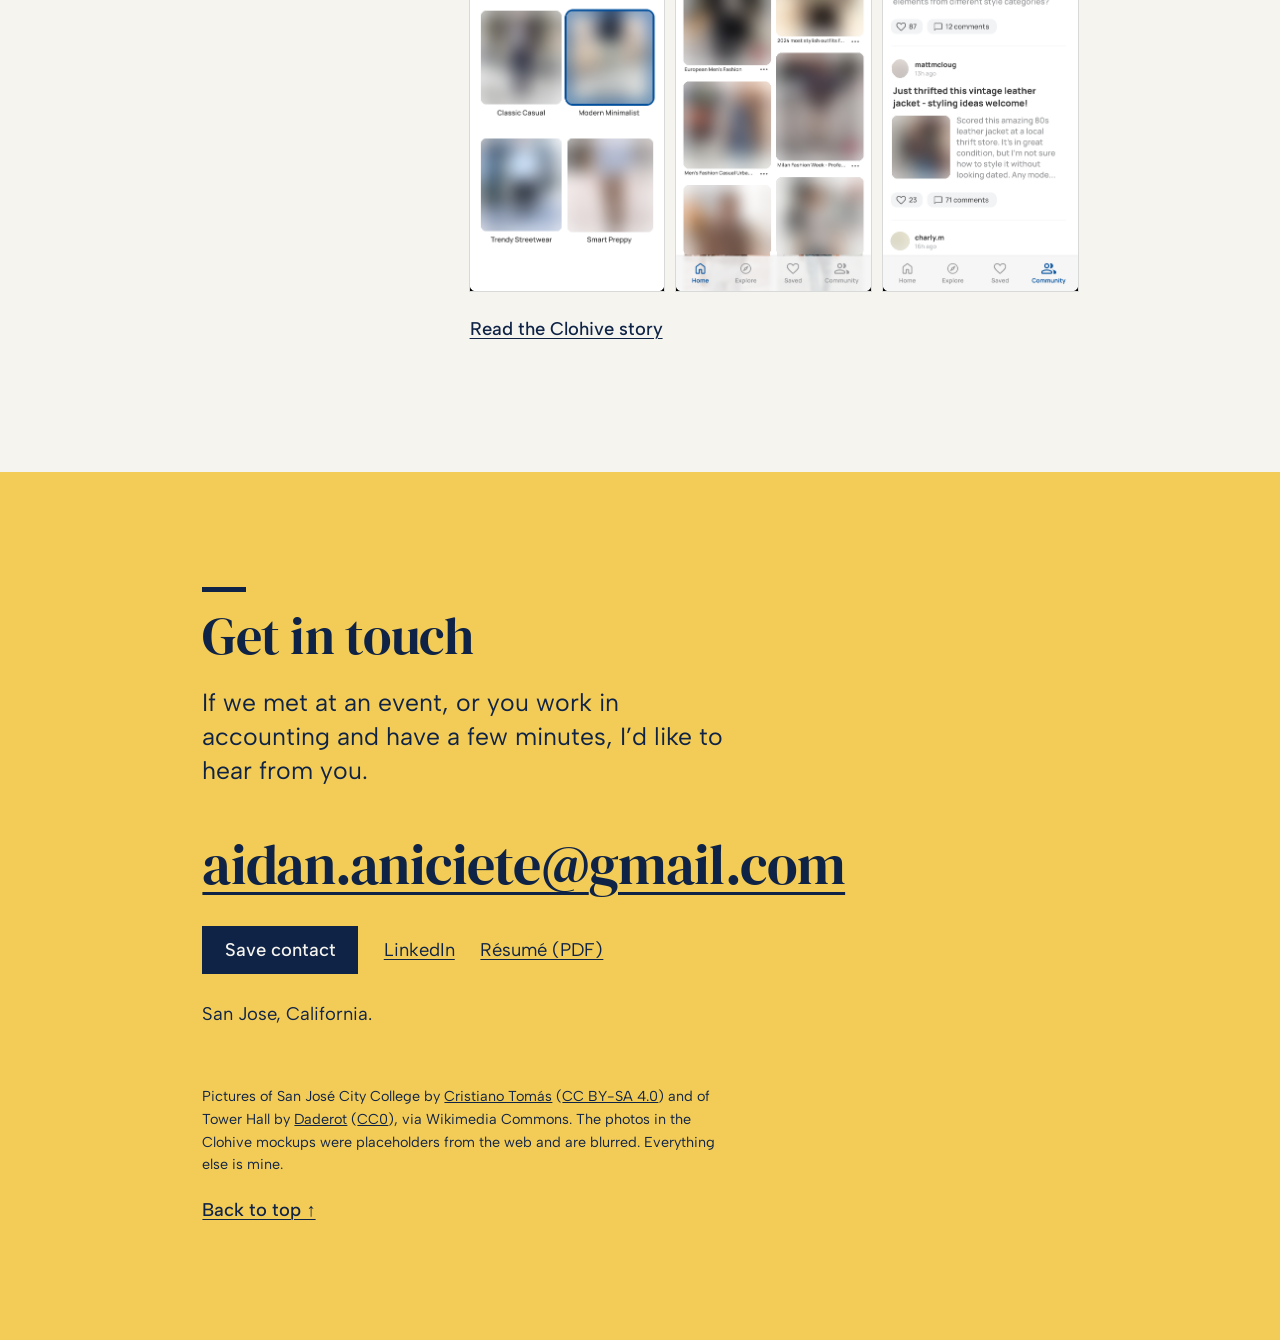
==== commit e75cf81c: "Update Uniqlo cash audit wording; replace résumé PDF Use Aidan's wording for the cash audits and swa" ====
--- a/index.html
+++ b/index.html
@@ -420,7 +420,7 @@
       <div class="body">
         <h3>Supervisor</h3>
         <p class="role-where">Uniqlo, Valley Fair, Santa Clara</p>
-        <p>I ran shifts for a team of 15+ associates and brought process changes to store management when the same problem kept coming up. At close I did the cash audits and end-of-day reconciliation, checking each register against what it should have held and writing up any variance for management.</p>
+        <p>I ran shifts for a team of 15+ associates and brought process changes to store management when the same problem kept coming up. Performed routine cash audits during cashier handoffs and end-of-day reconciliations, comparing physical cash counts against system-recorded balances and documenting discrepancies for management review.</p>
         <p>My area manager put me forward for Uniqlo’s Manager Candidate program, a nine-month track to store management. The degree requirement was the one thing in the way.</p>
         <div class="pair">
           <figure>
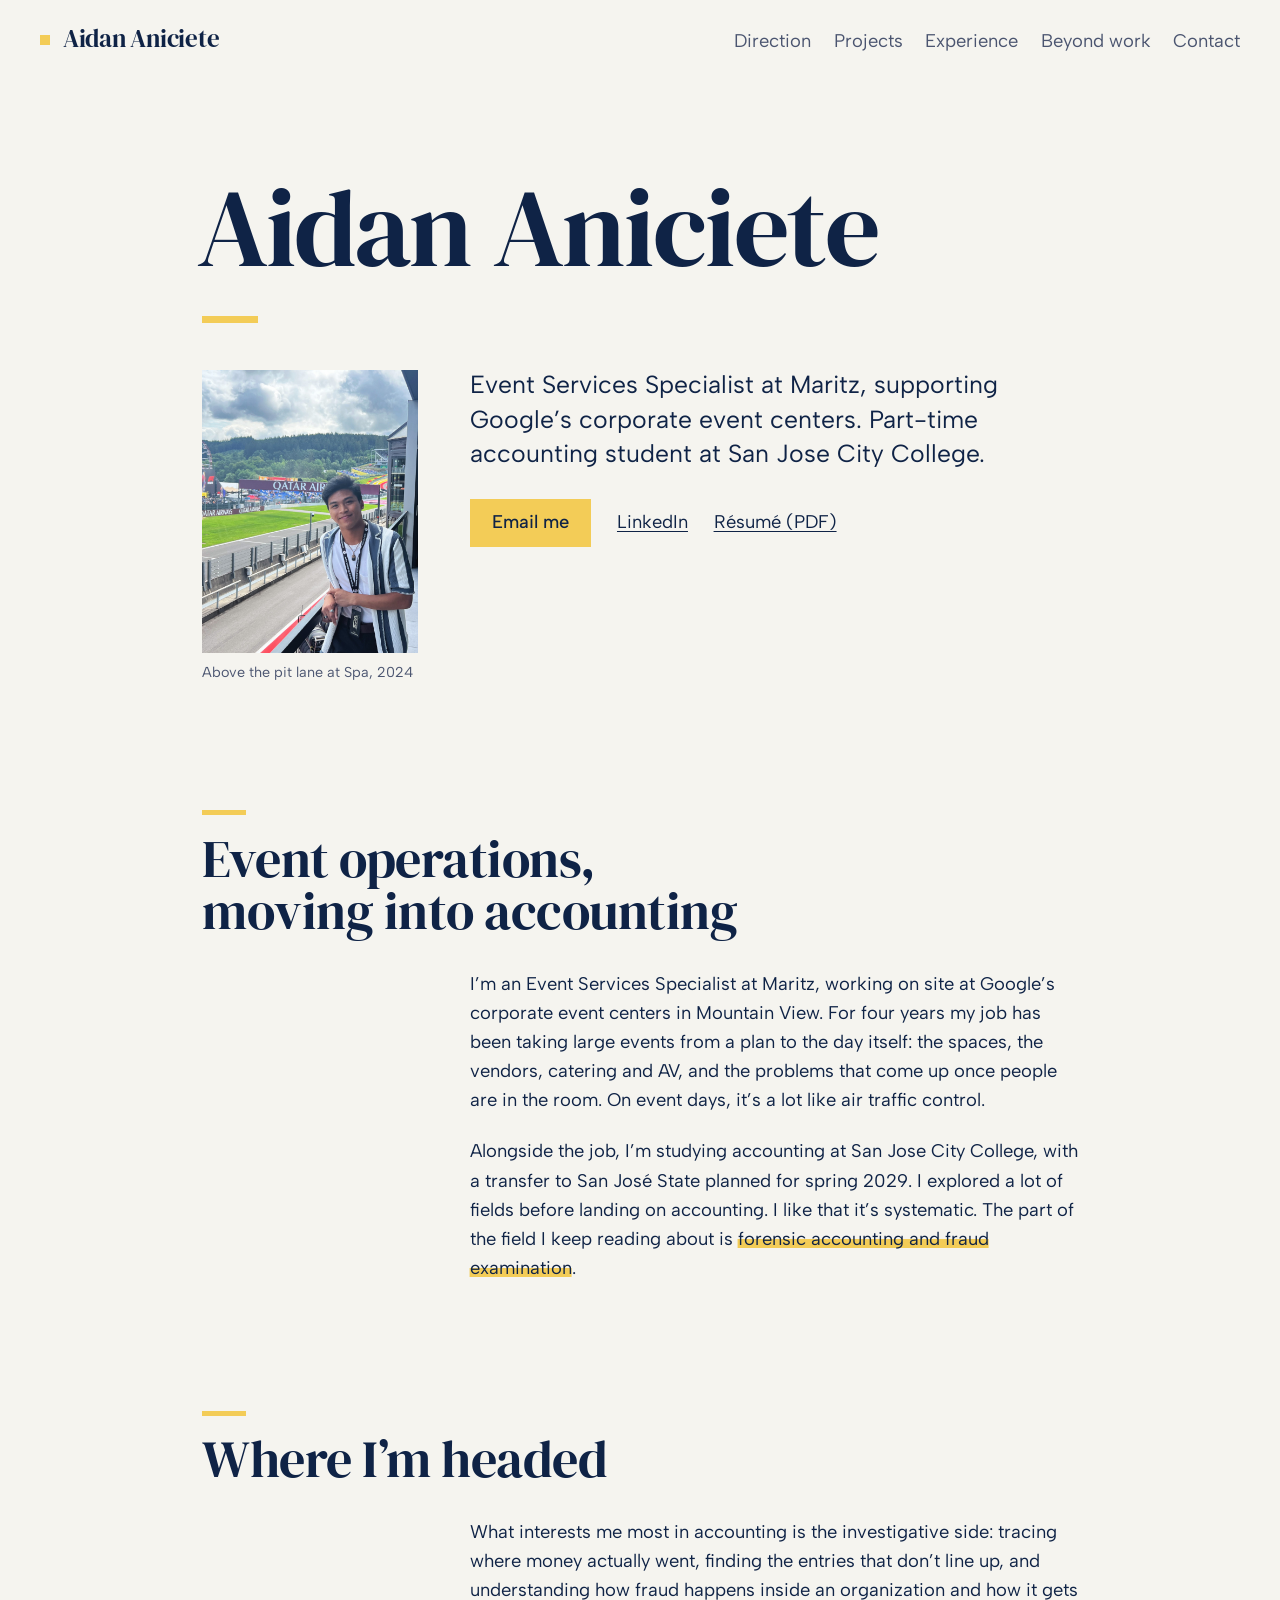
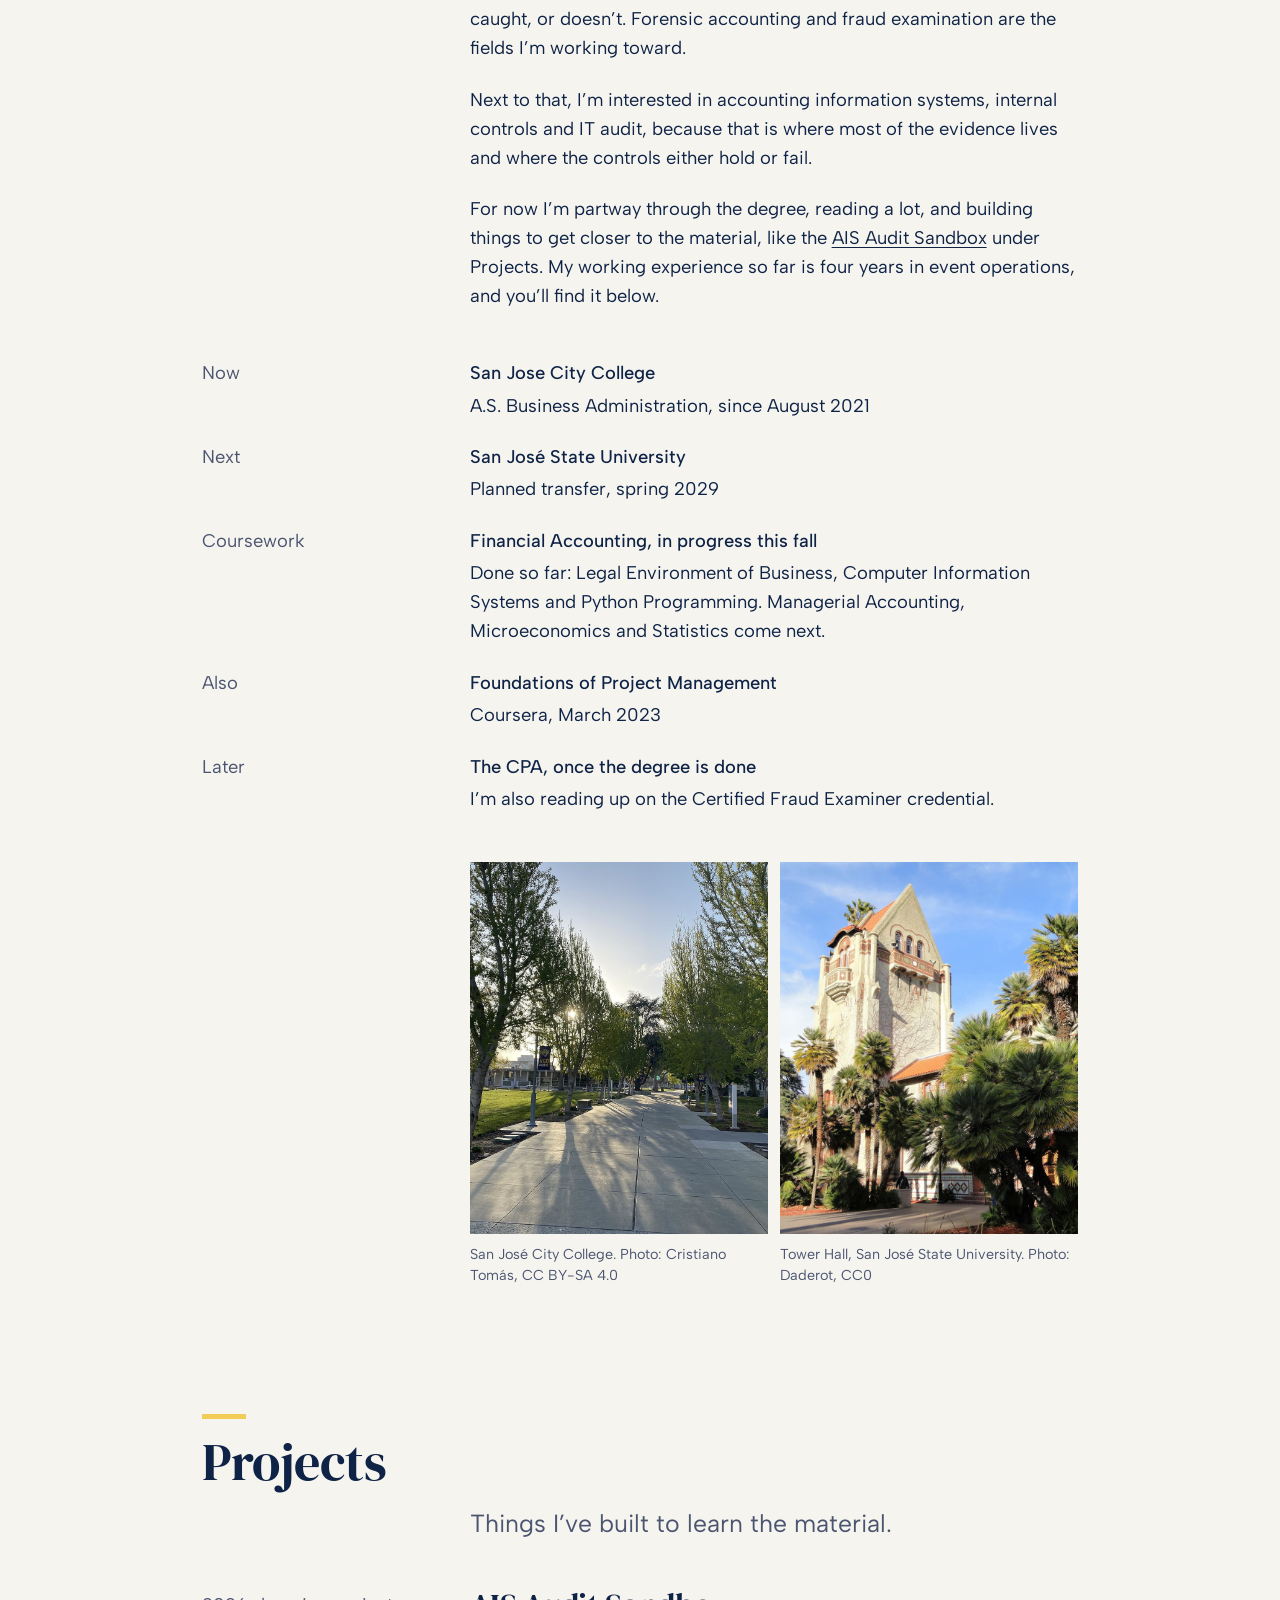
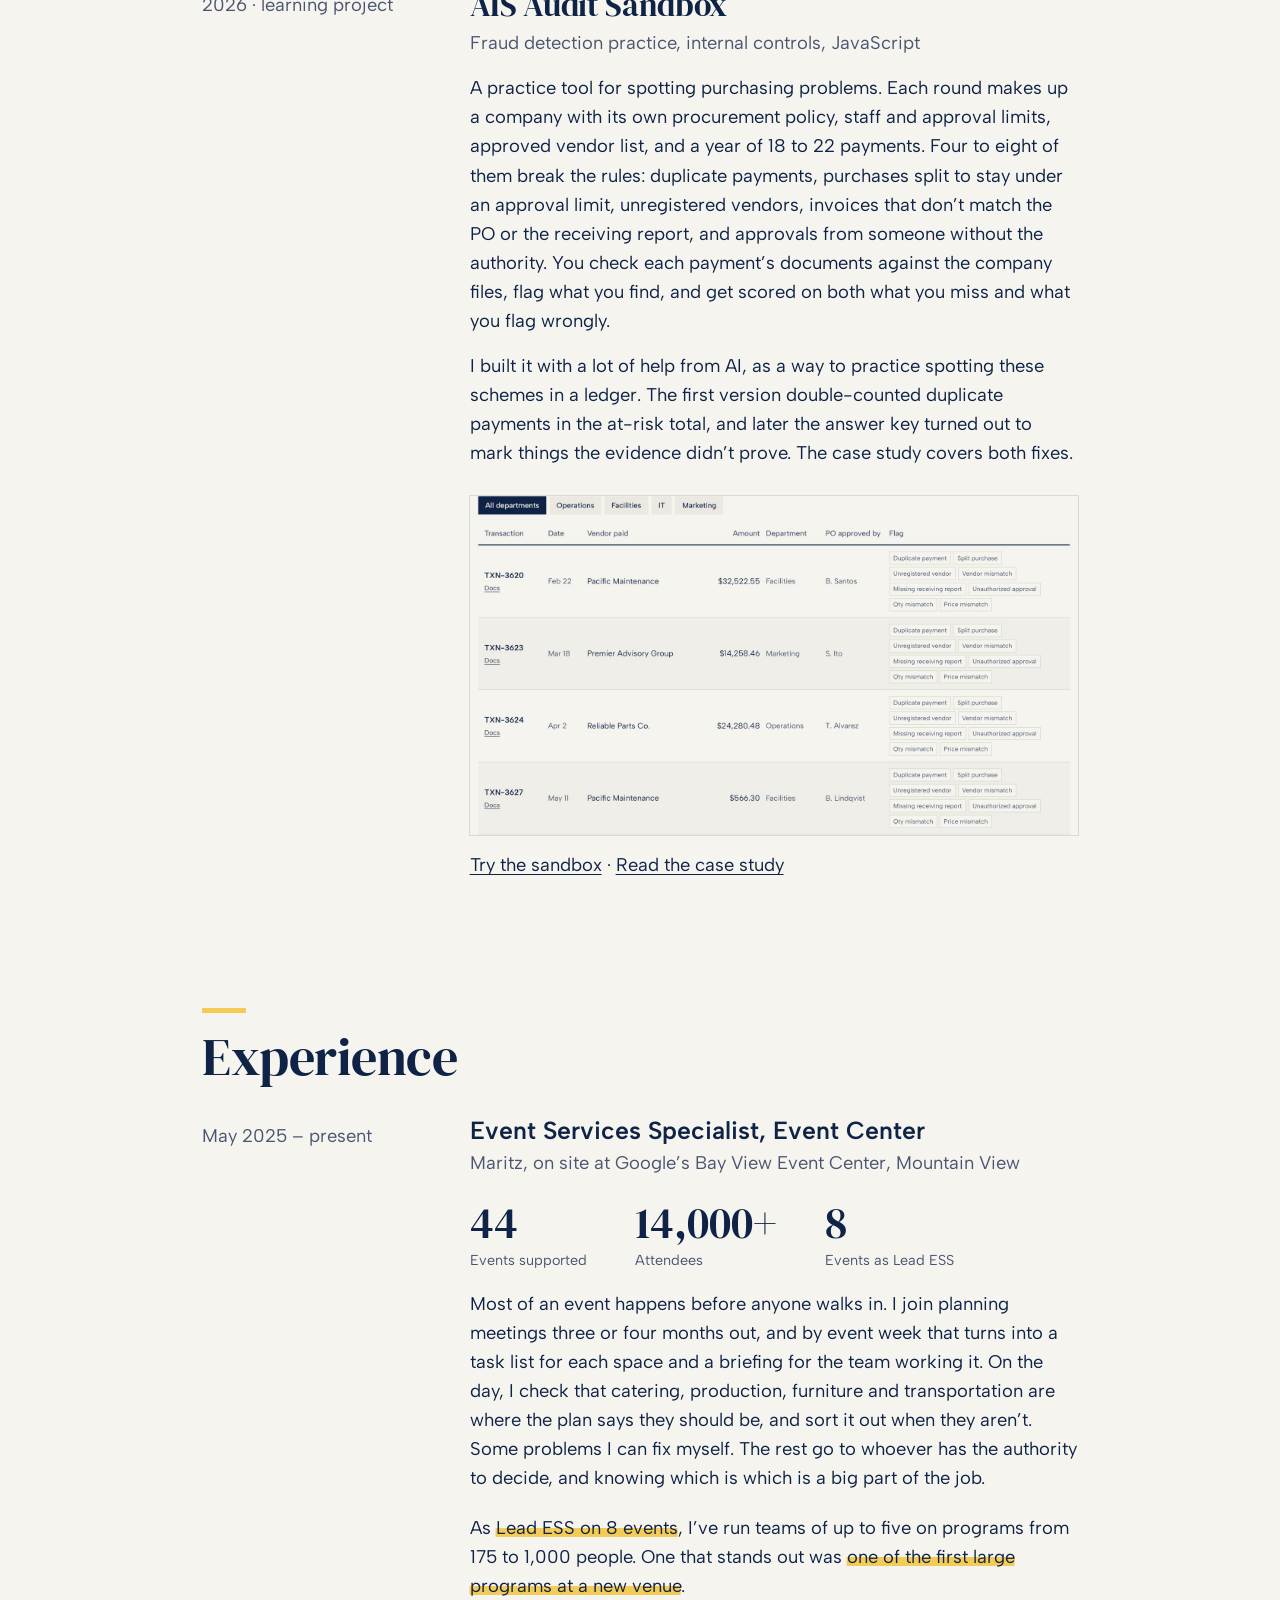
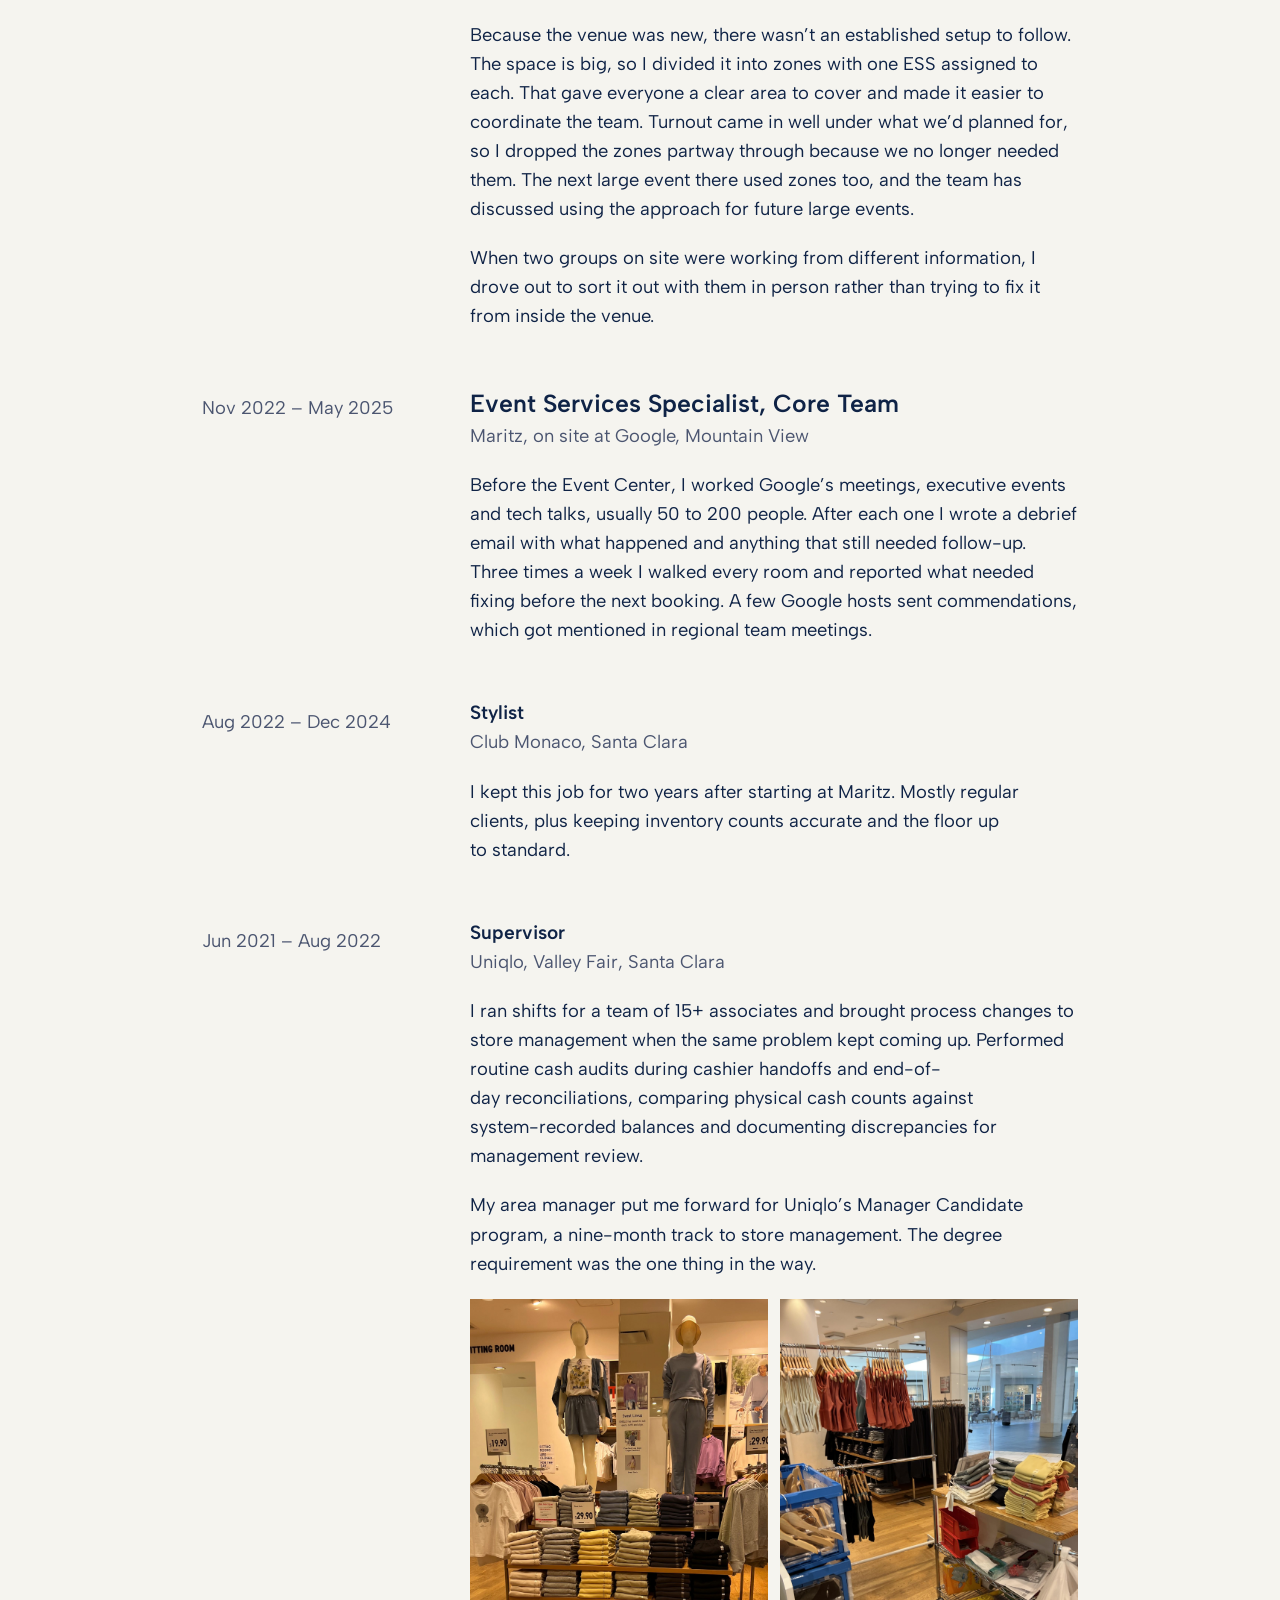
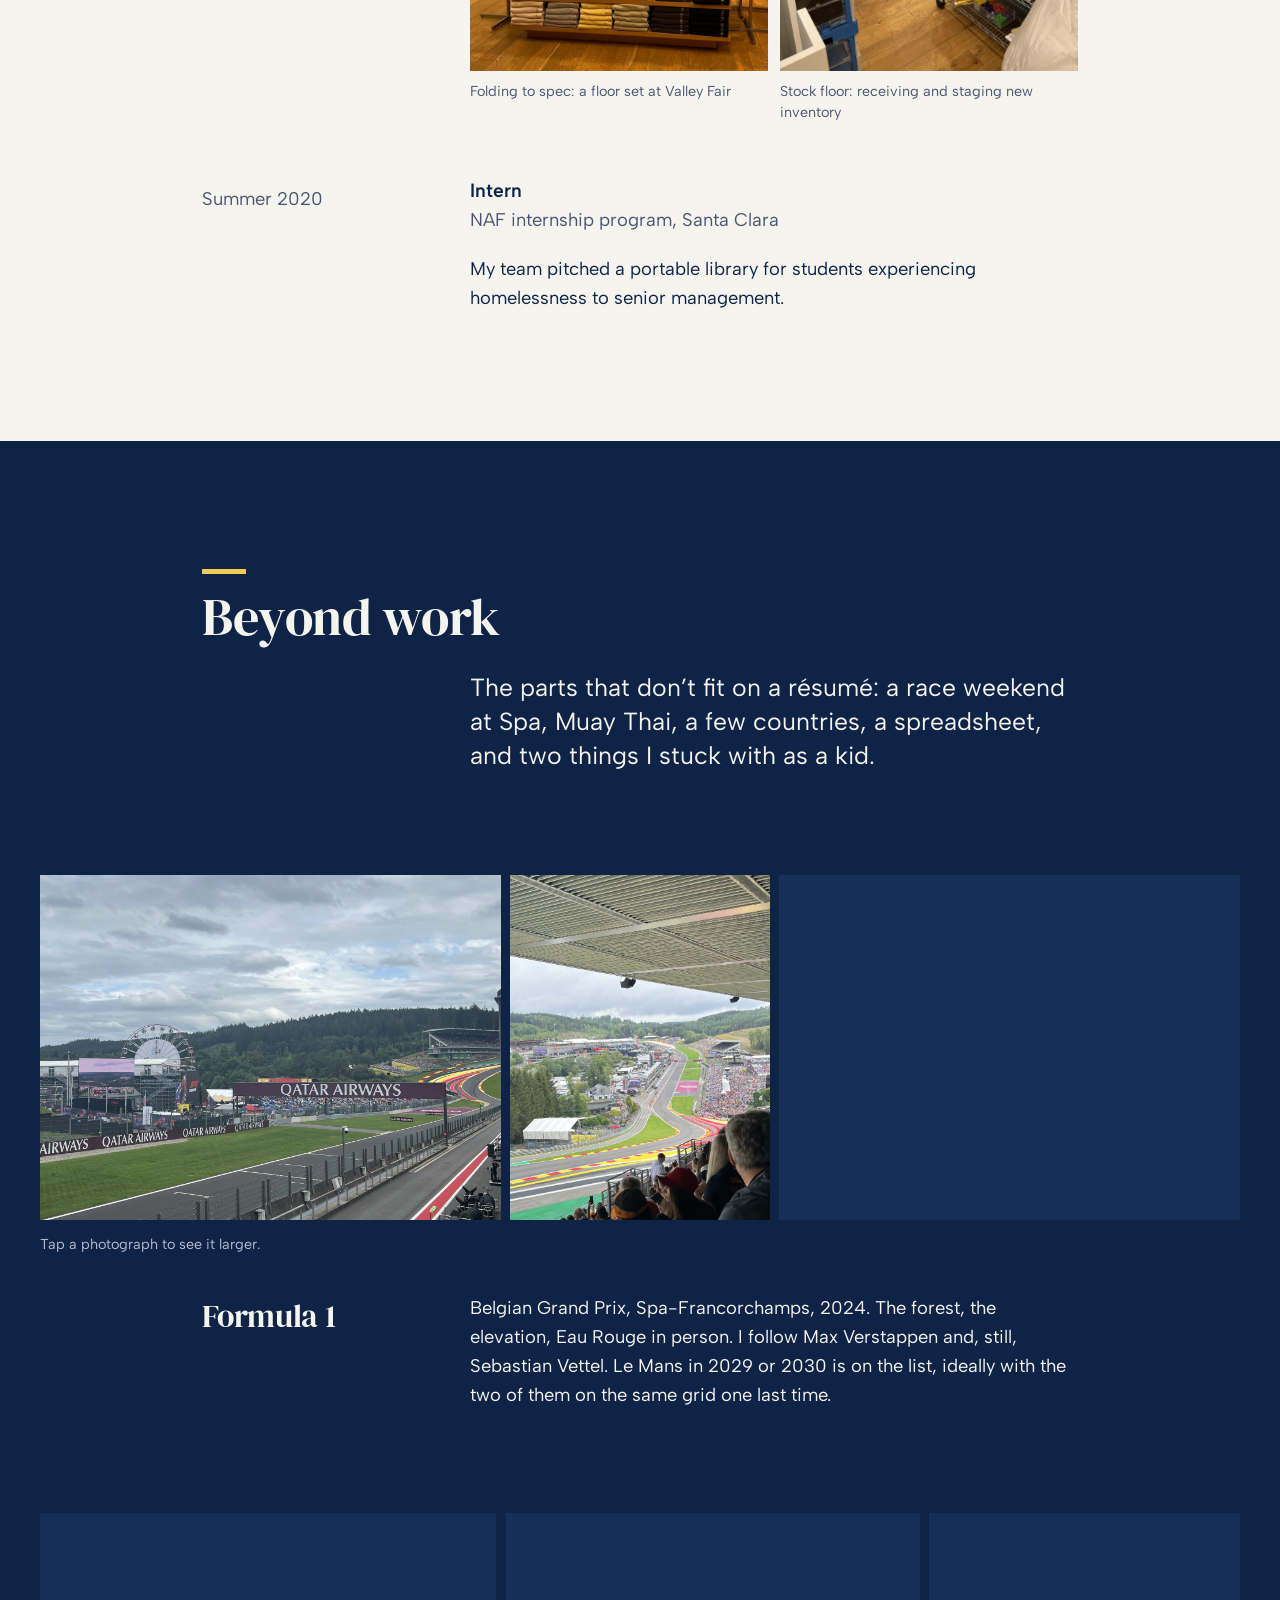
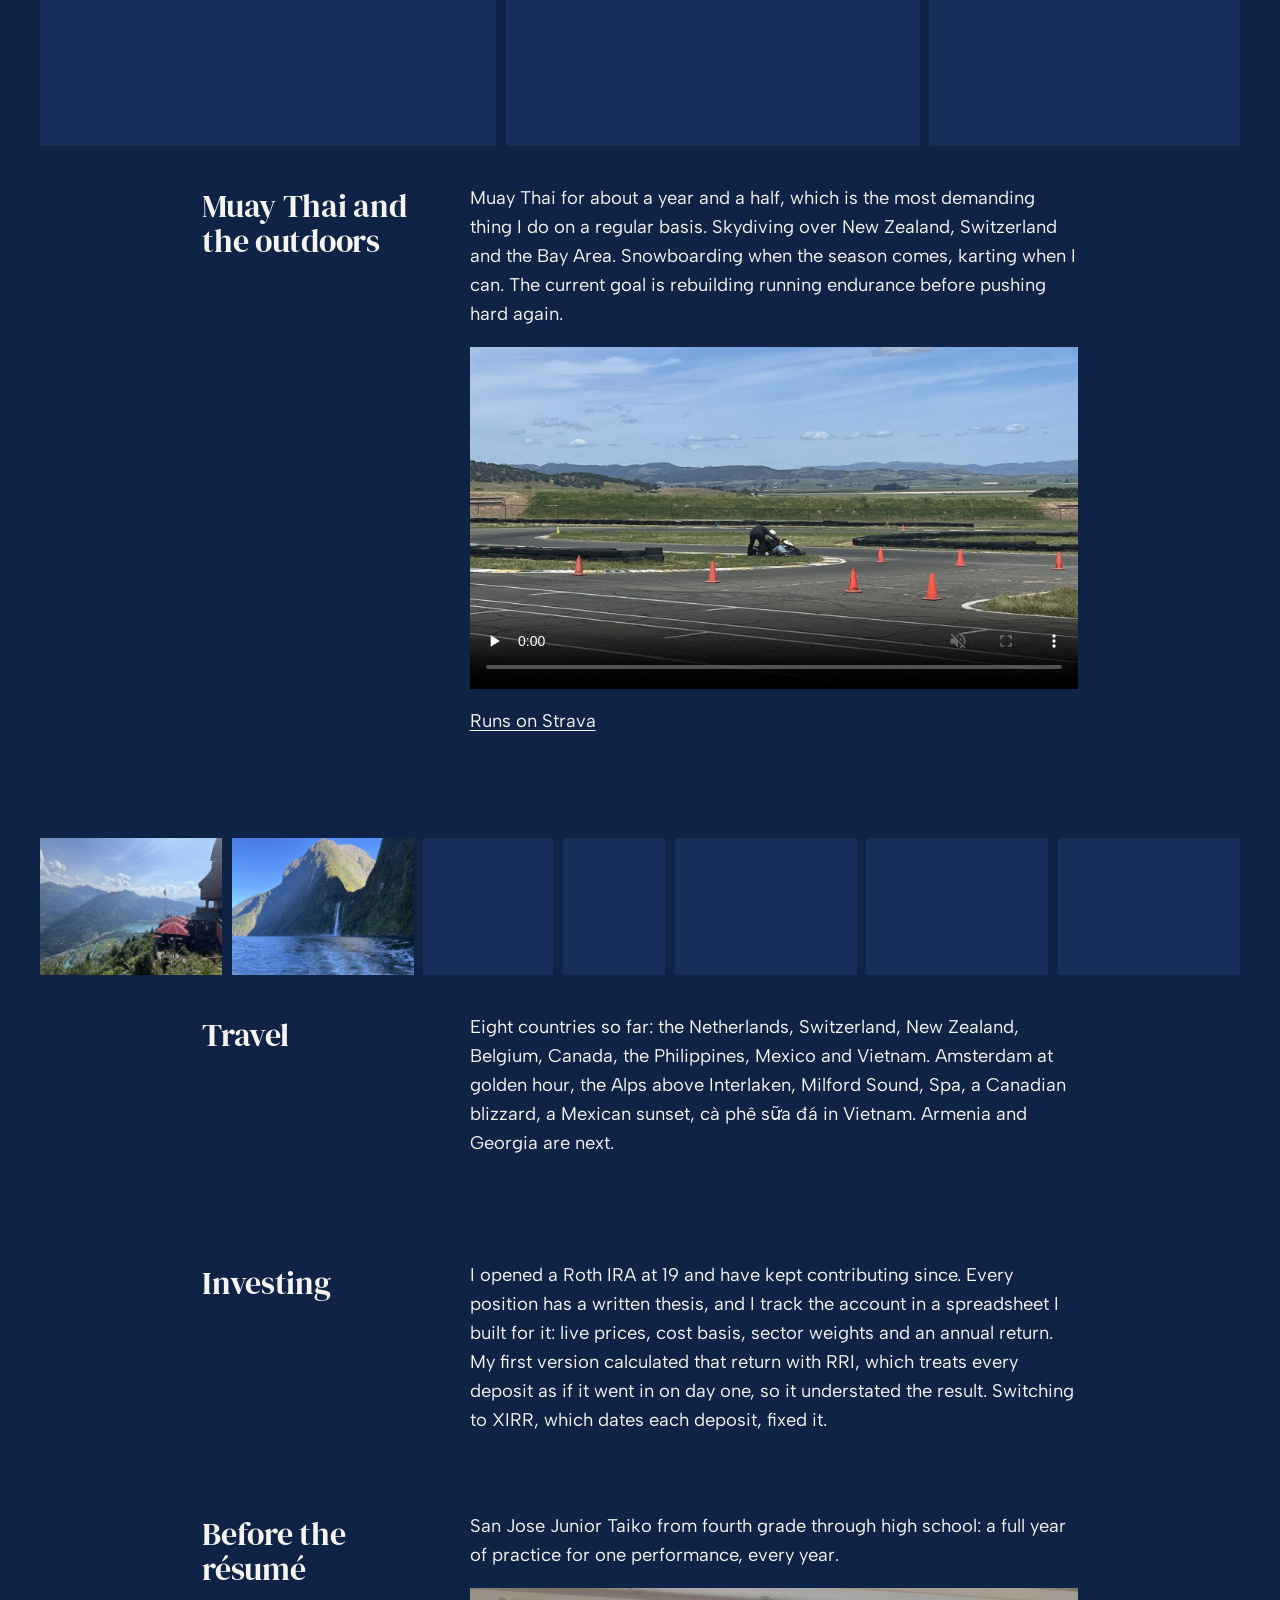
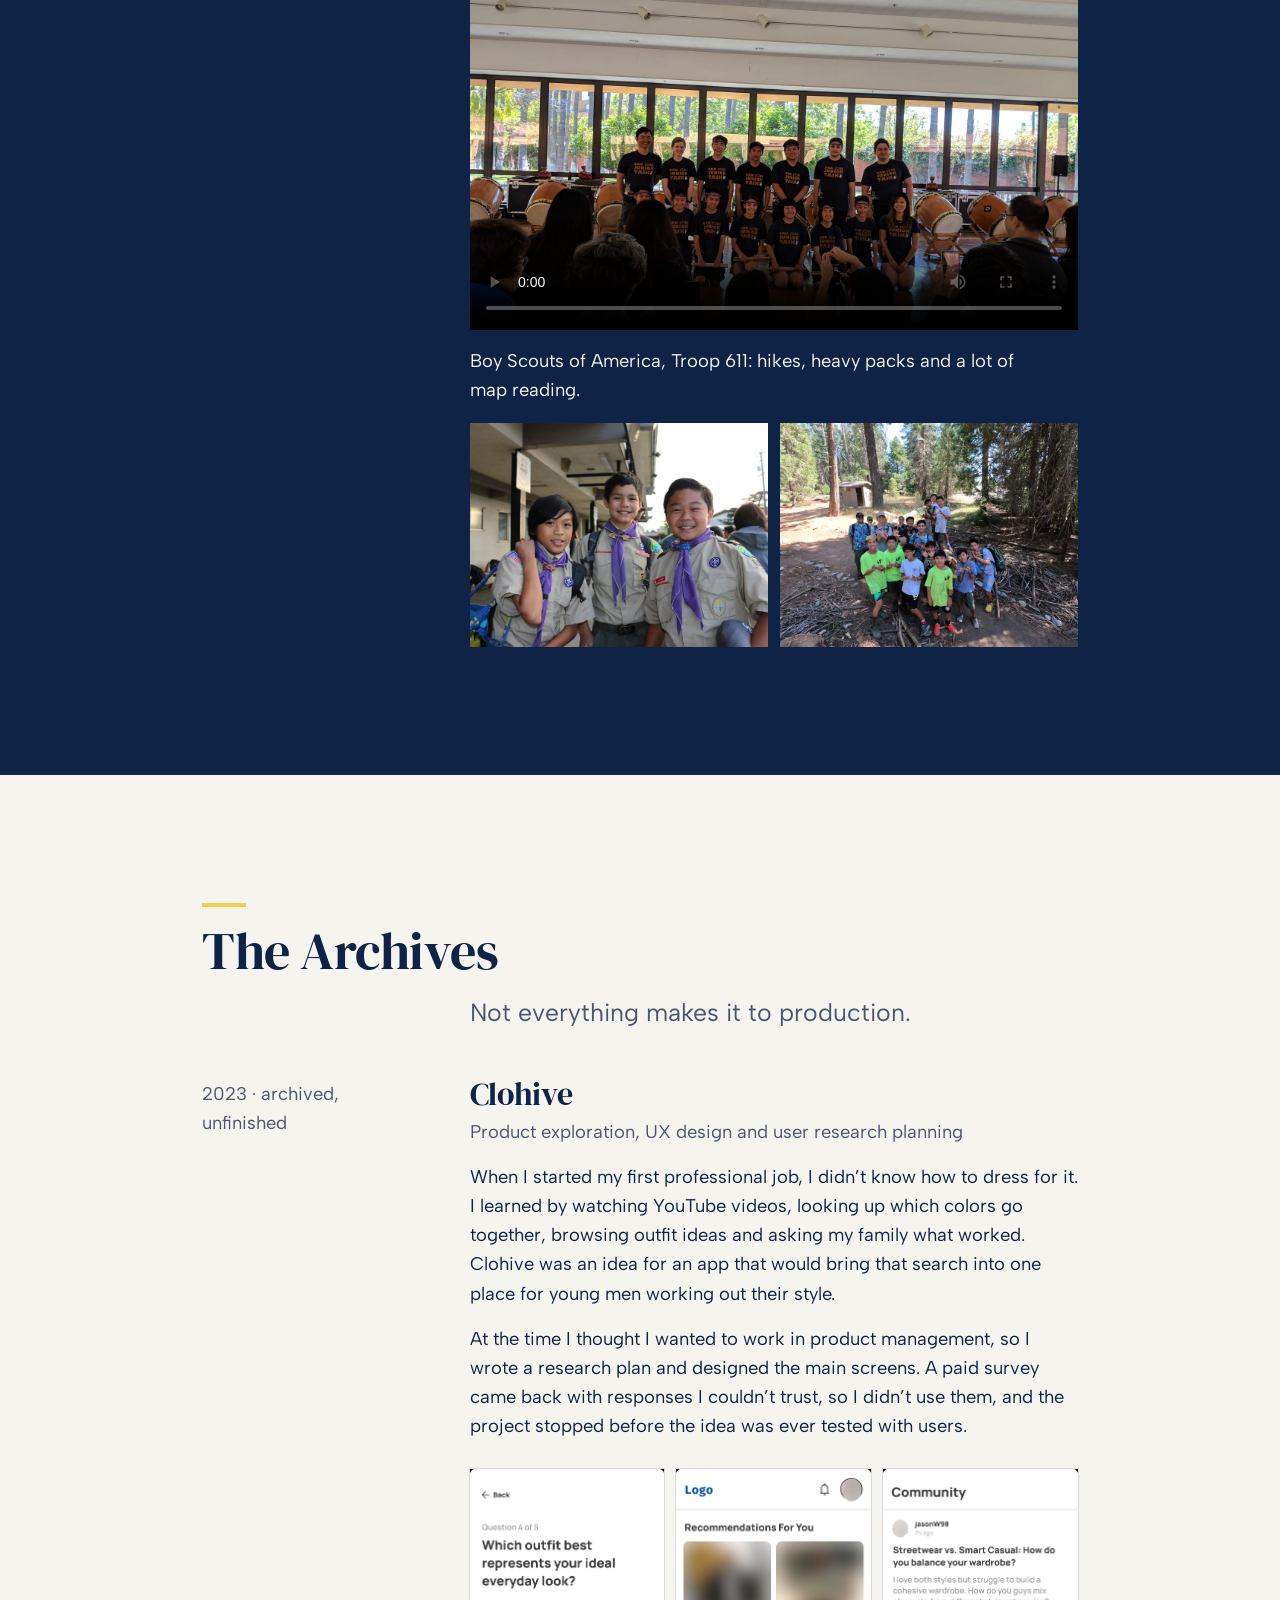
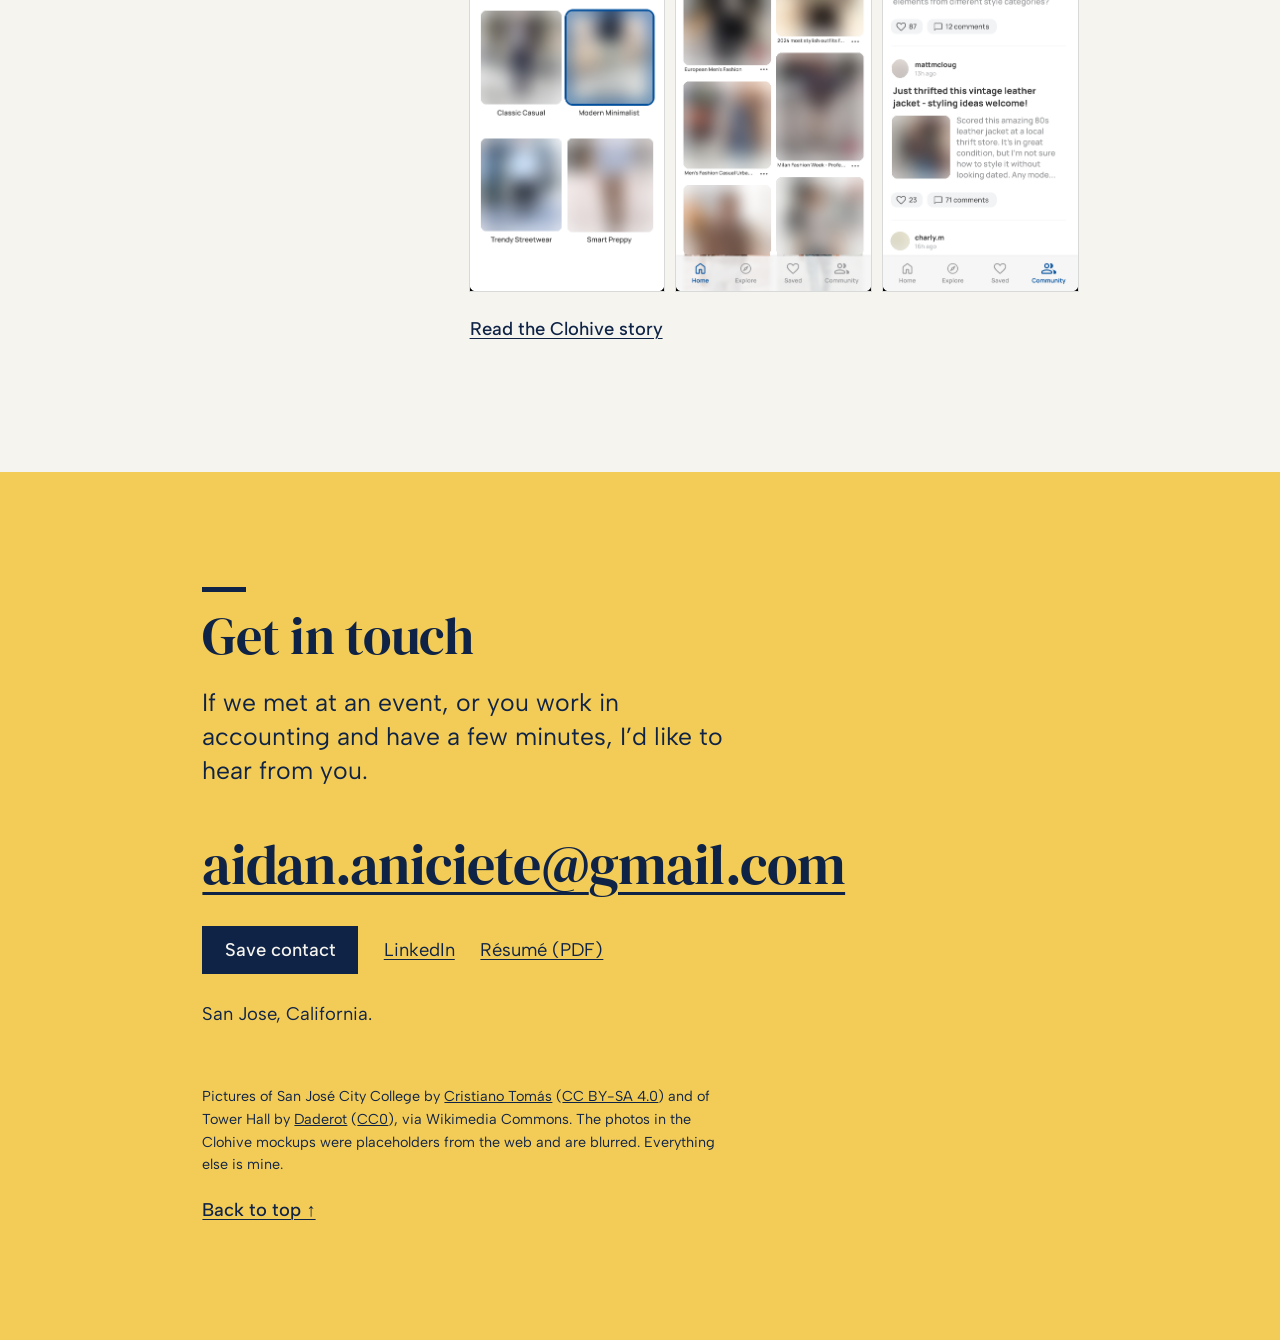
==== commit 7009cb65: "Drop "lost interest" from the Clohive write-ups Co-Authored-By: Claude Opus 5.5 <noreply@anthropic.c" ====
--- a/index.html
+++ b/index.html
@@ -547,7 +547,7 @@
         <h3>Clohive</h3>
         <p class="kind">Product exploration, UX design and user research planning</p>
         <p>When I started my first professional job, I didn’t know how to dress for it. I learned by watching YouTube videos, looking up which colors go together, browsing outfit ideas and asking my family what worked. Clohive was an idea for an app that would bring that search into one place for young men working out their style.</p>
-        <p>At the time I thought I wanted to work in product management, so I wrote a research plan and designed the main screens. A paid survey came back with responses I couldn’t trust, so I didn’t use them, and I lost interest before the idea was ever tested with users.</p>
+        <p>At the time I thought I wanted to work in product management, so I wrote a research plan and designed the main screens. A paid survey came back with responses I couldn’t trust, so I didn’t use them, and the project stopped before the idea was ever tested with users.</p>
         <div class="screens">
           <button type="button" data-lb="clohive" data-src="assets/images/archives/clohive-quiz.png" data-alt="Clohive mockup: a style quiz asking which outfit best represents your ideal everyday look"><img src="assets/images/archives/clohive-quiz.png" width="393" height="852" alt="Clohive mockup: a style quiz asking which outfit best represents your ideal everyday look" loading="lazy" decoding="async"></button>
           <button type="button" data-lb="clohive" data-src="assets/images/archives/clohive-home.png" data-alt="Clohive mockup: the home feed of outfit recommendations"><img src="assets/images/archives/clohive-home.png" width="393" height="852" alt="Clohive mockup: the home feed of outfit recommendations" loading="lazy" decoding="async"></button>
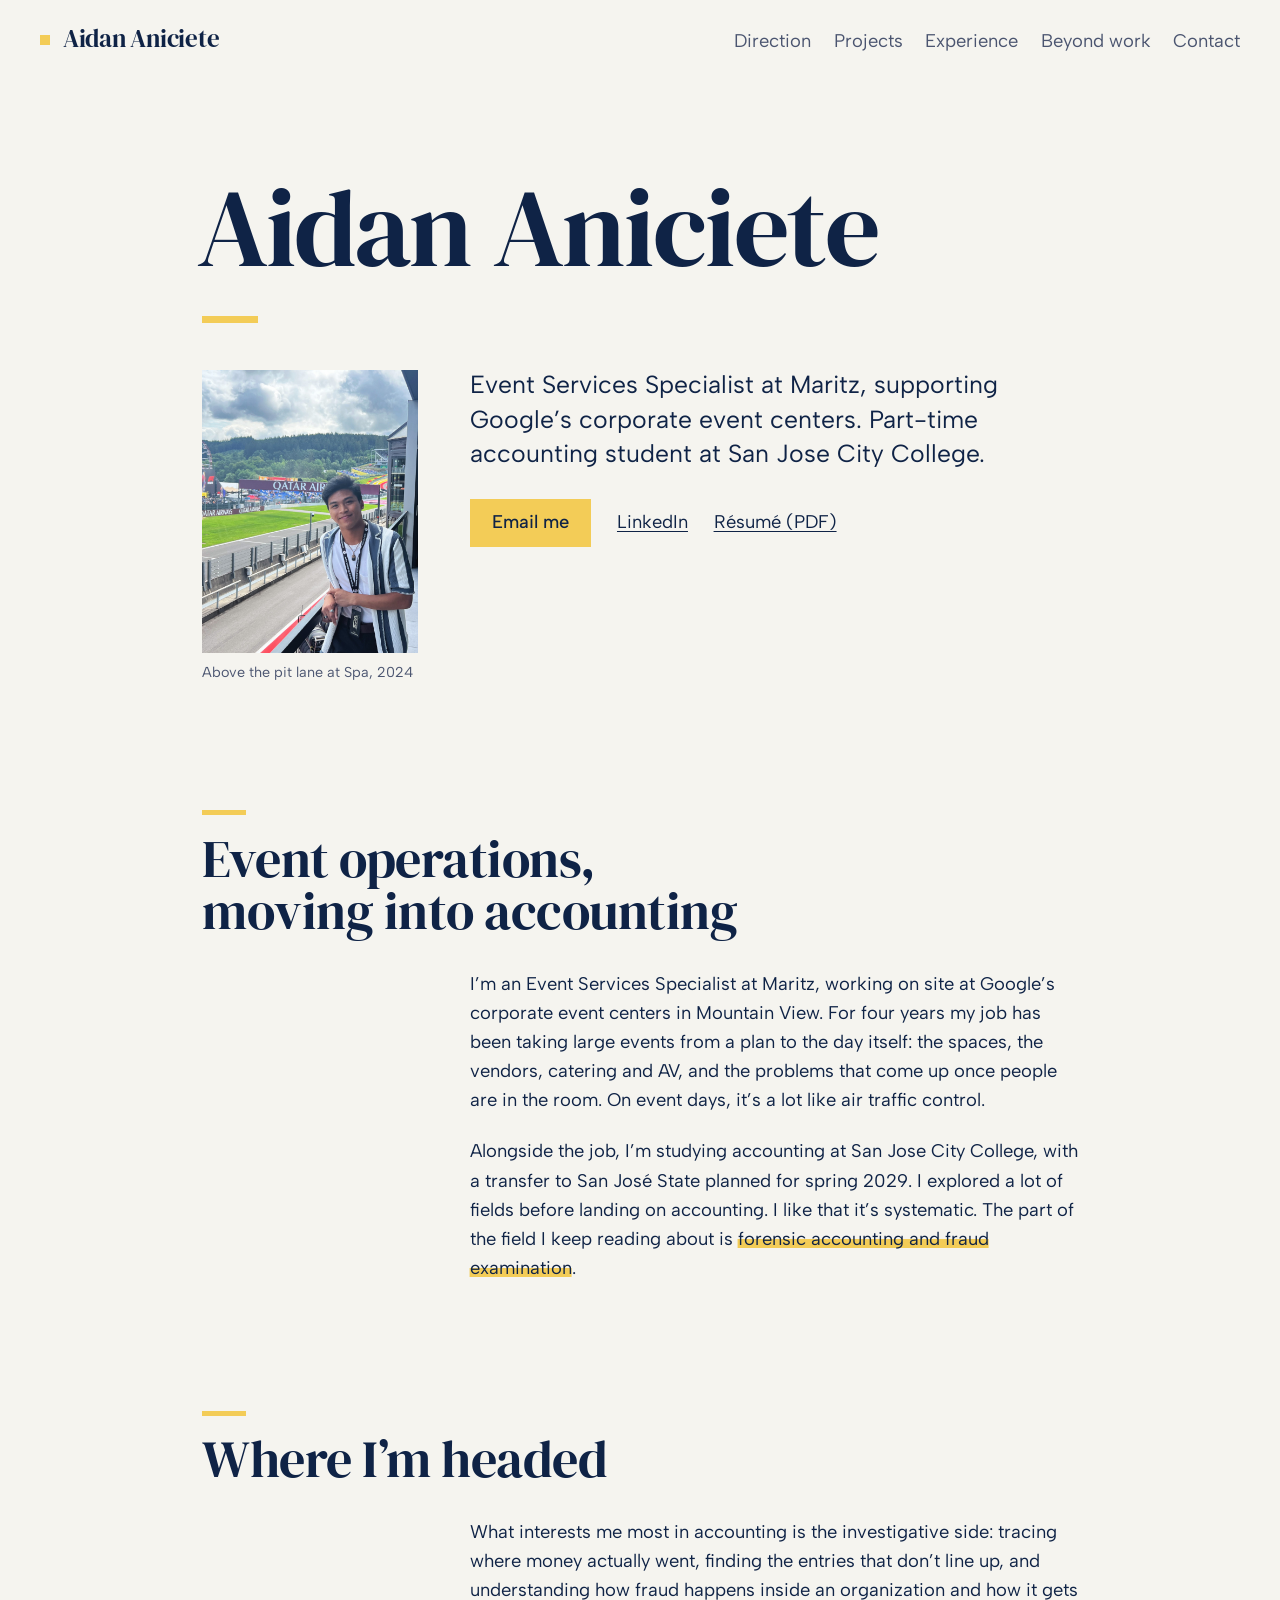
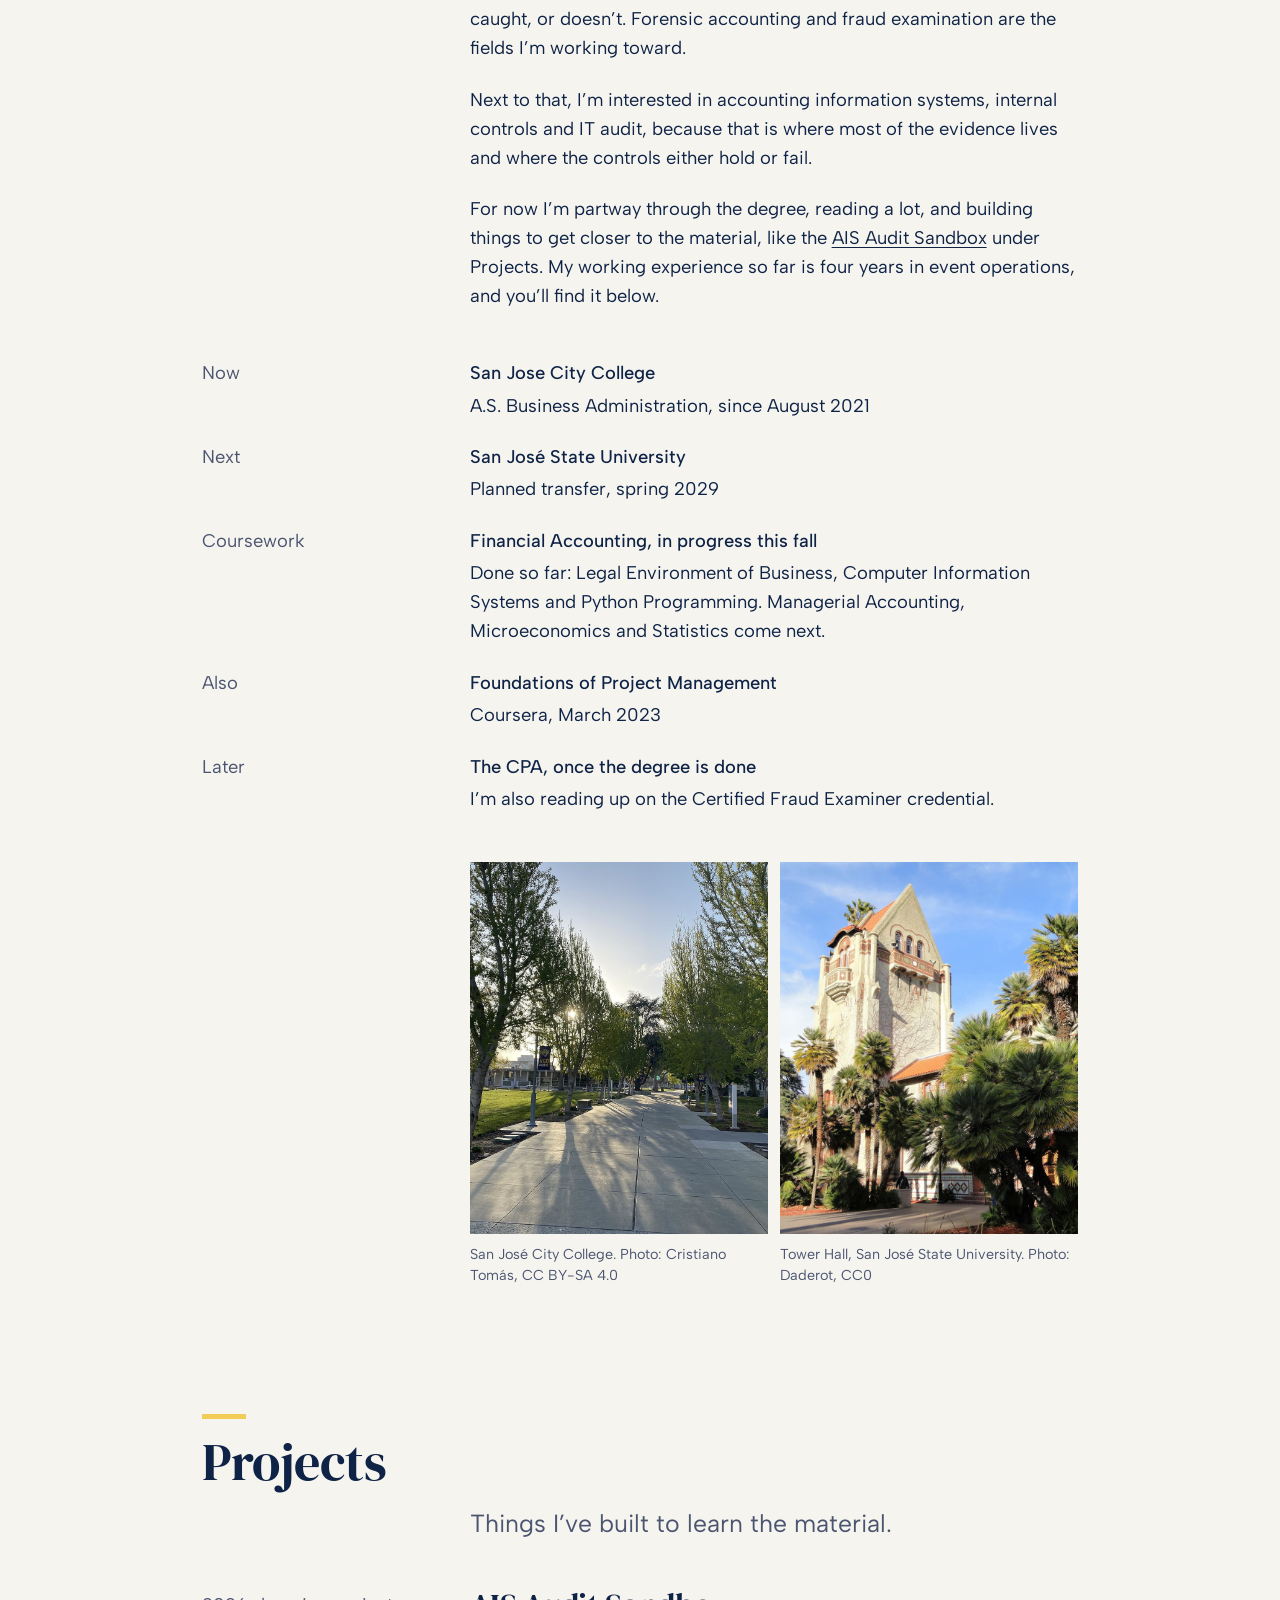
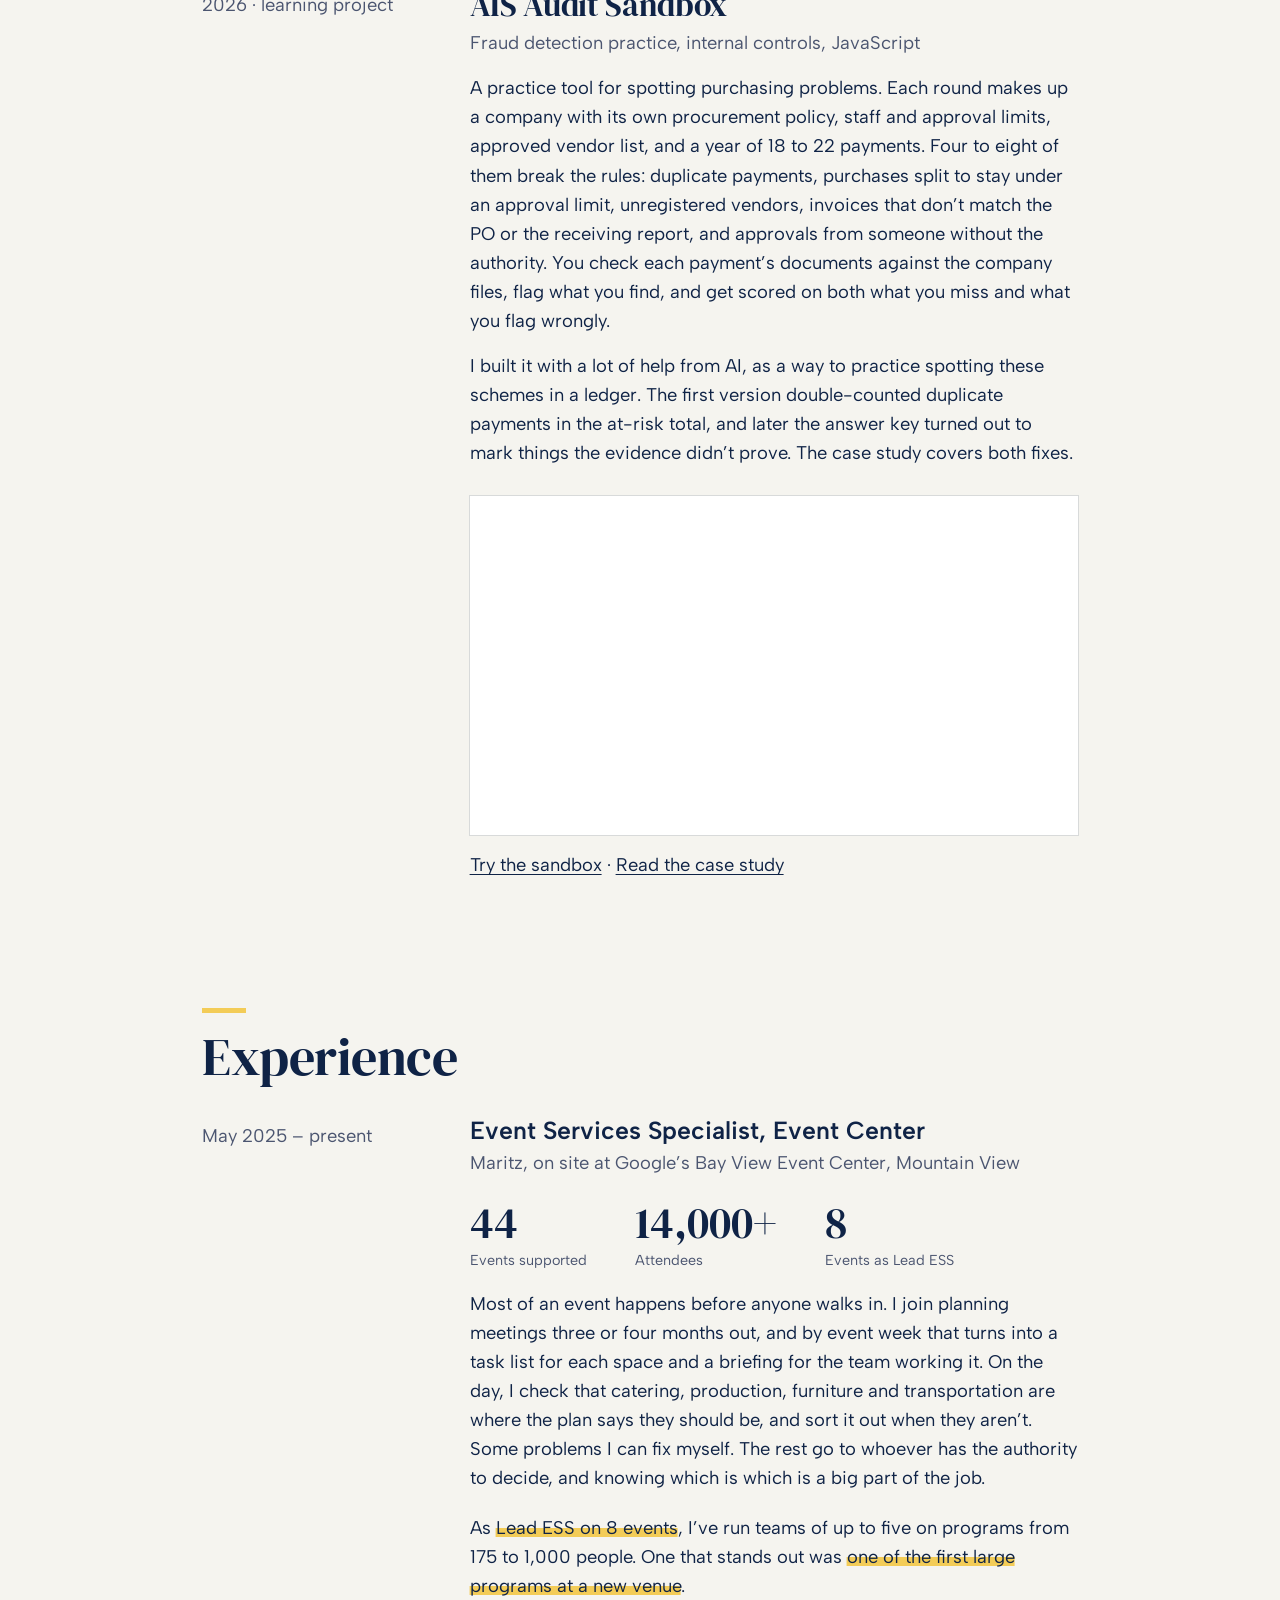
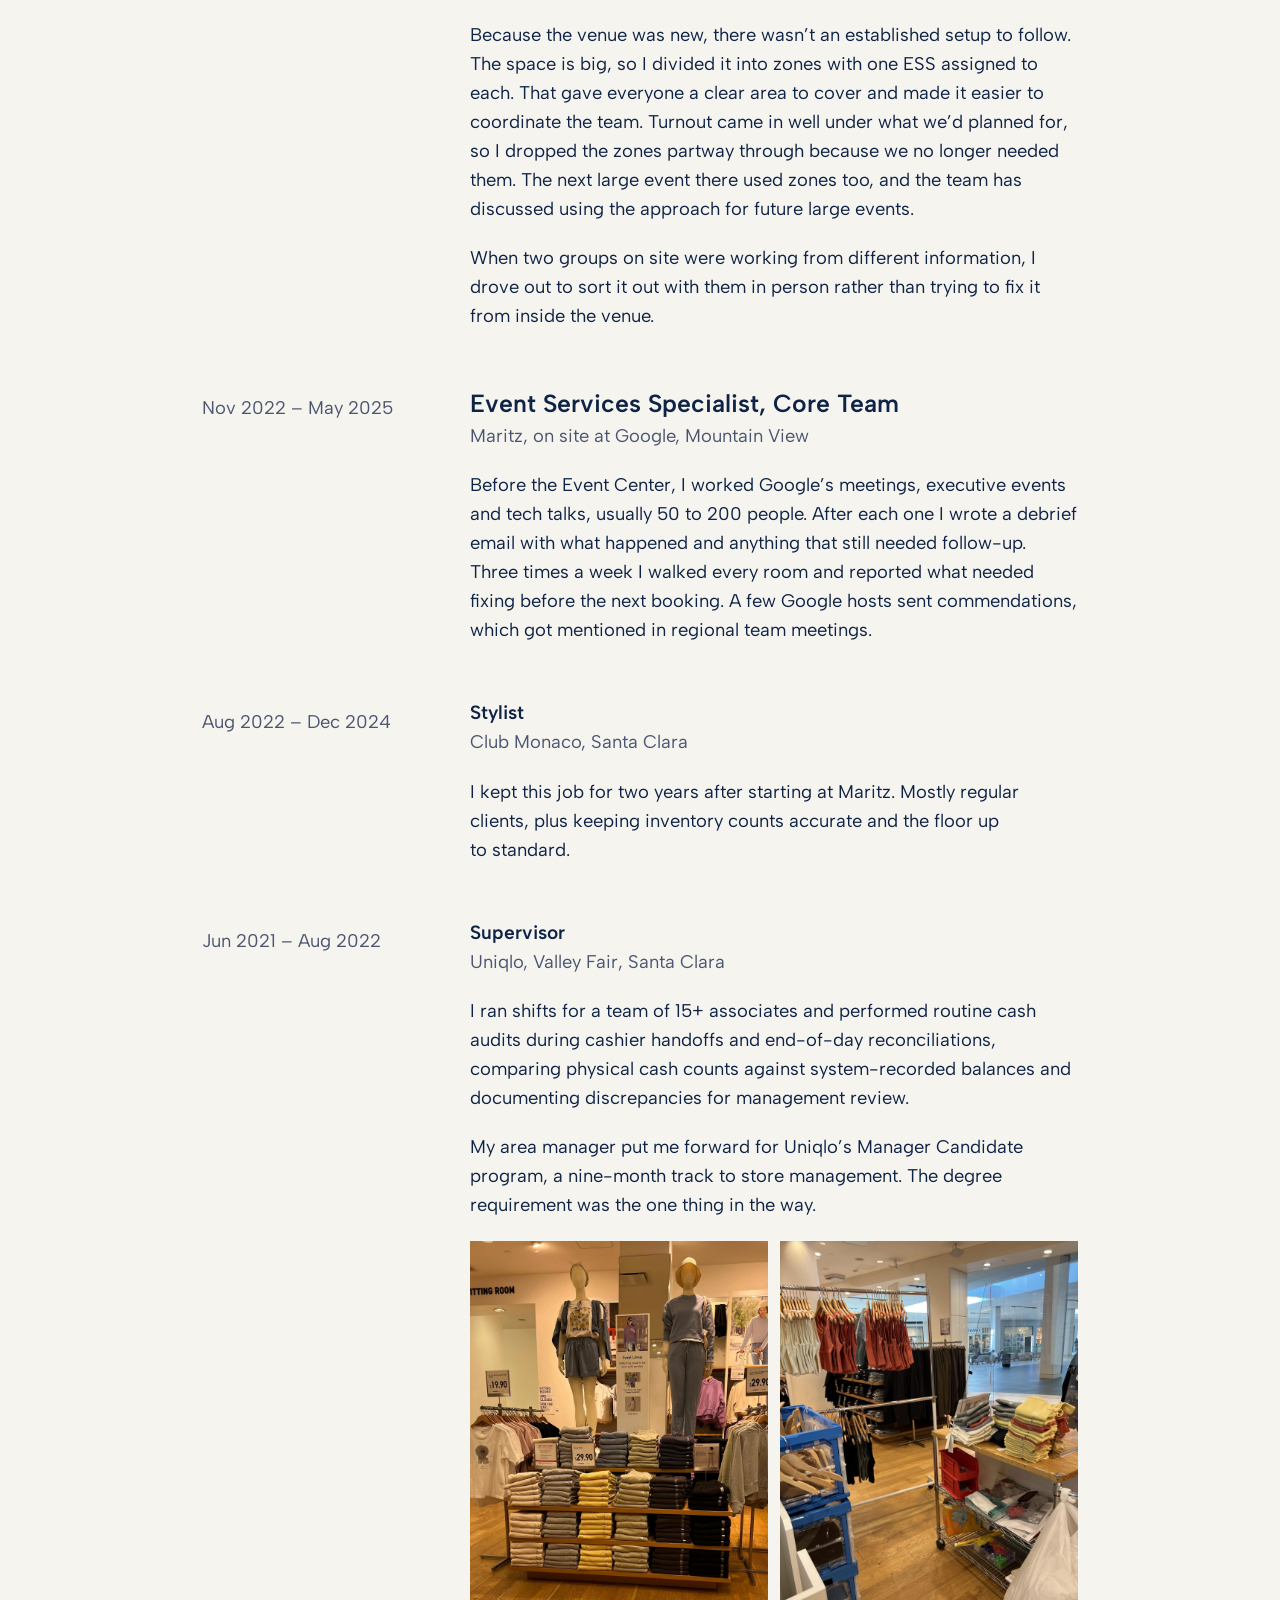
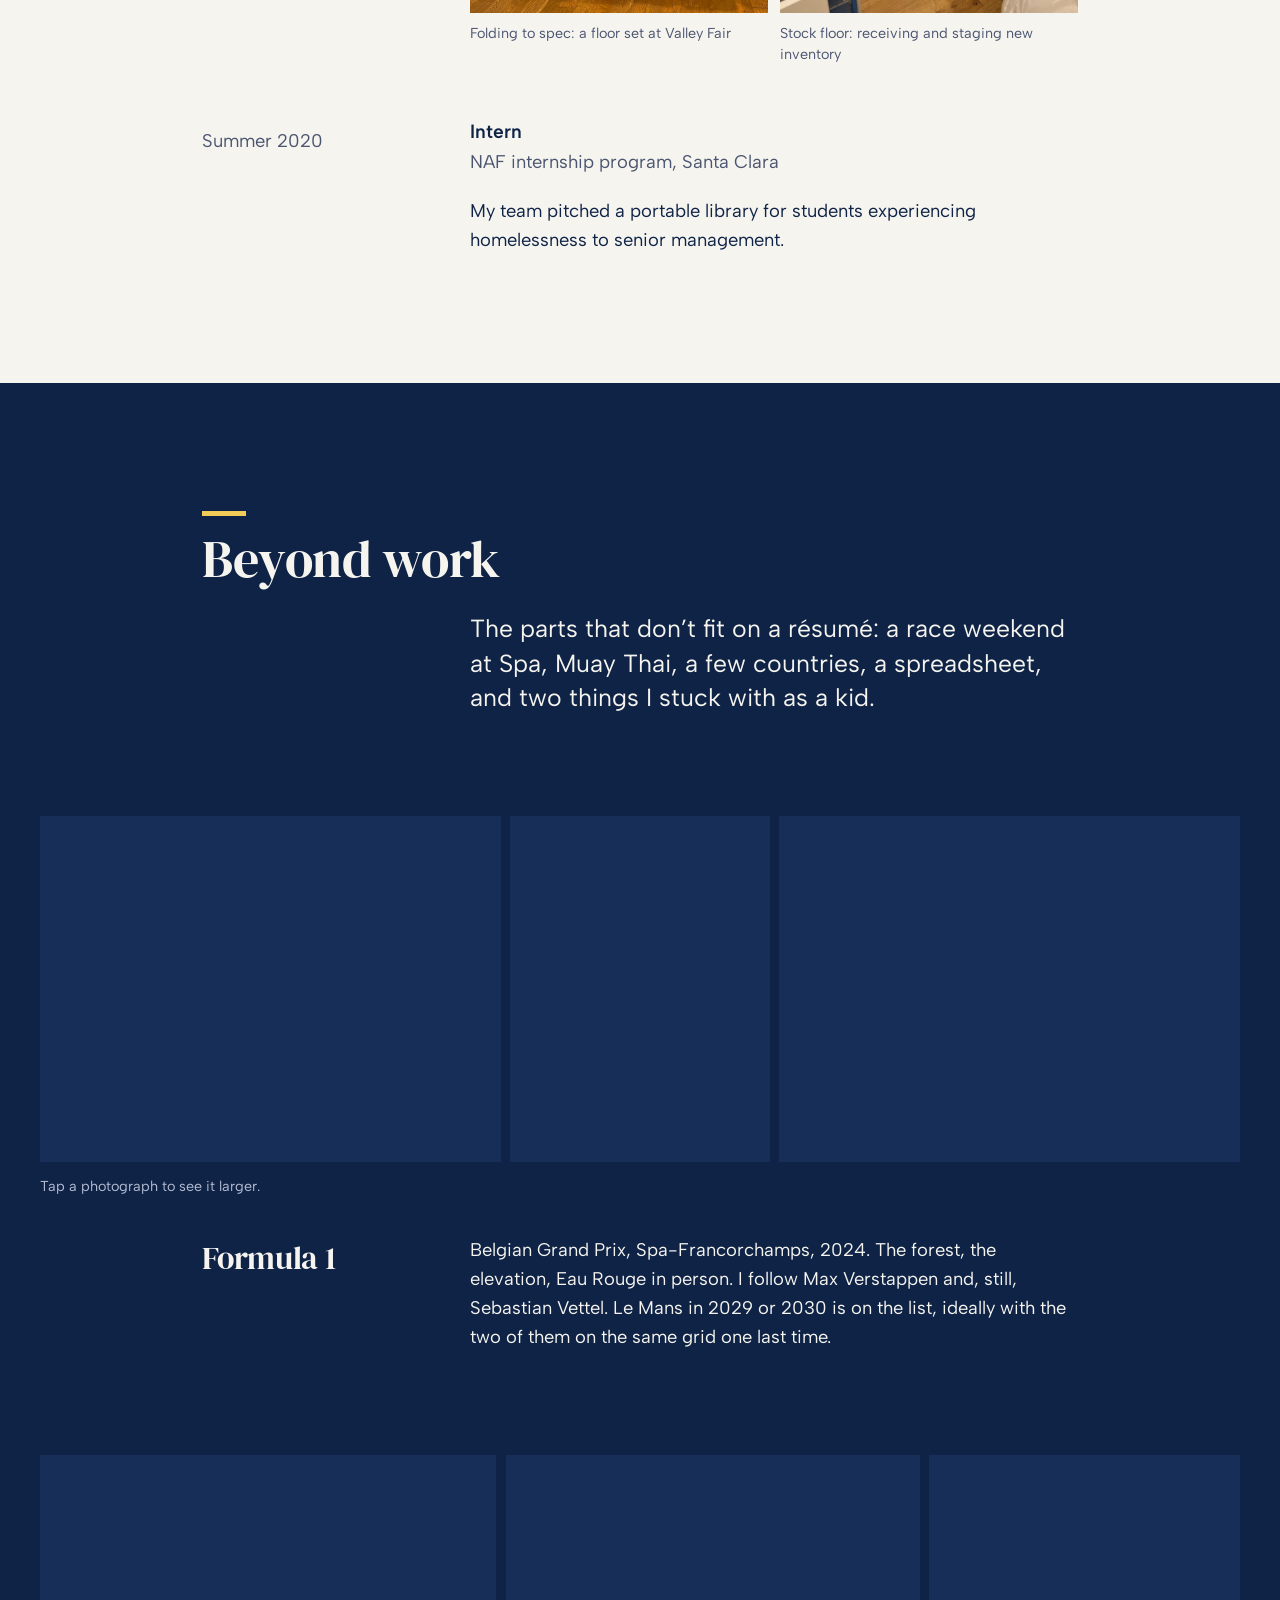
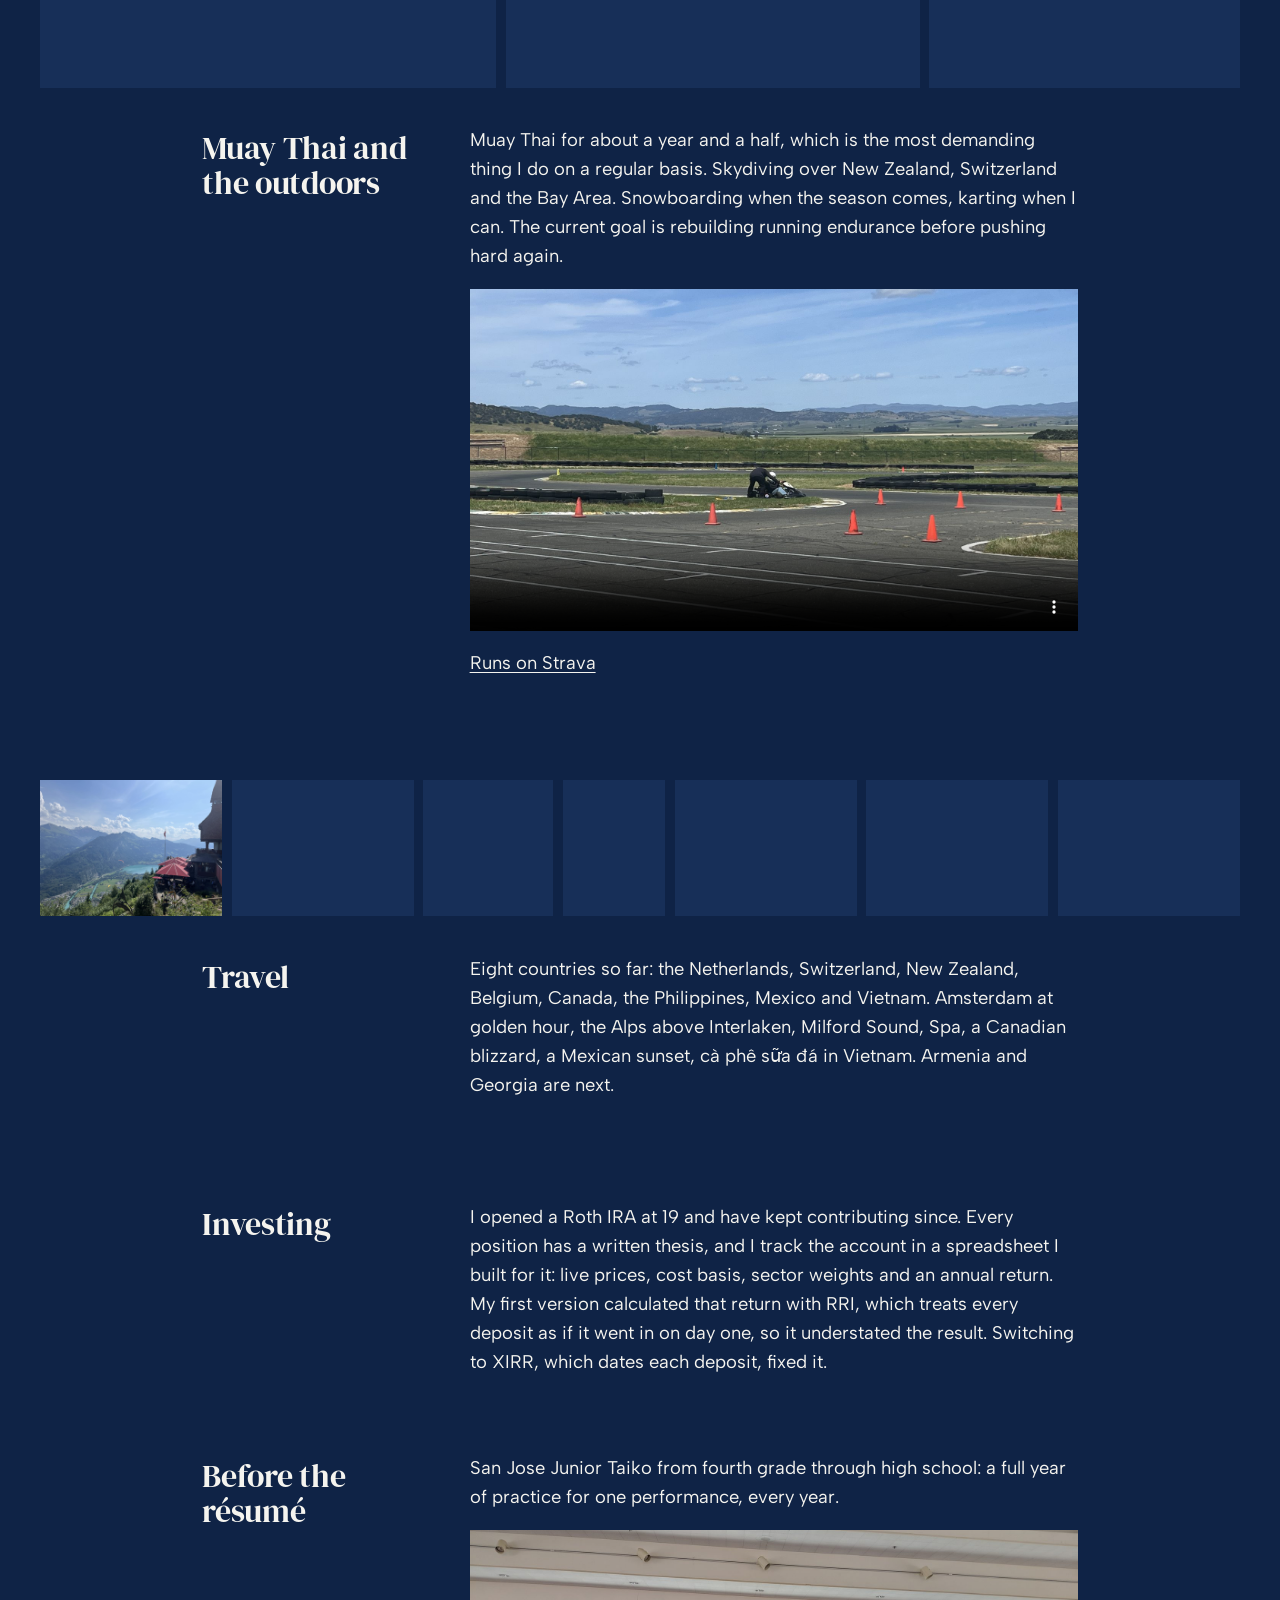
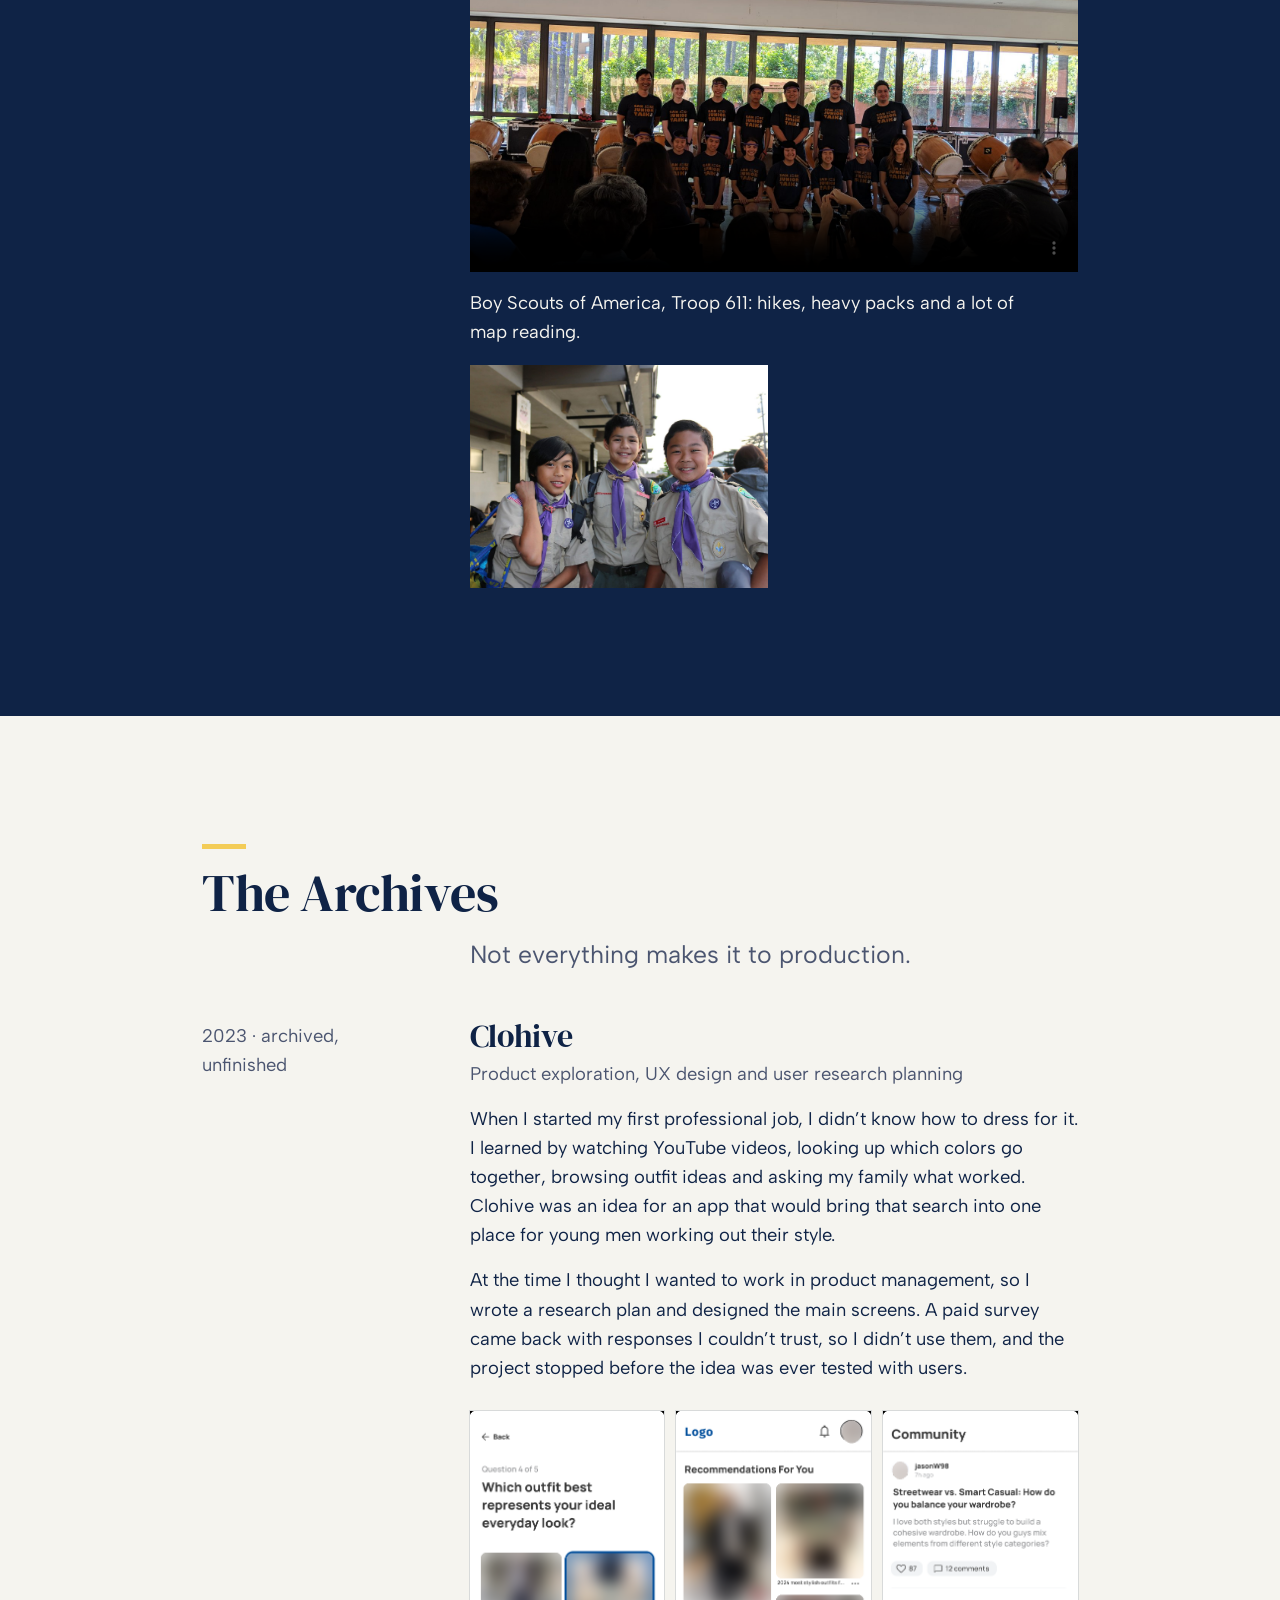
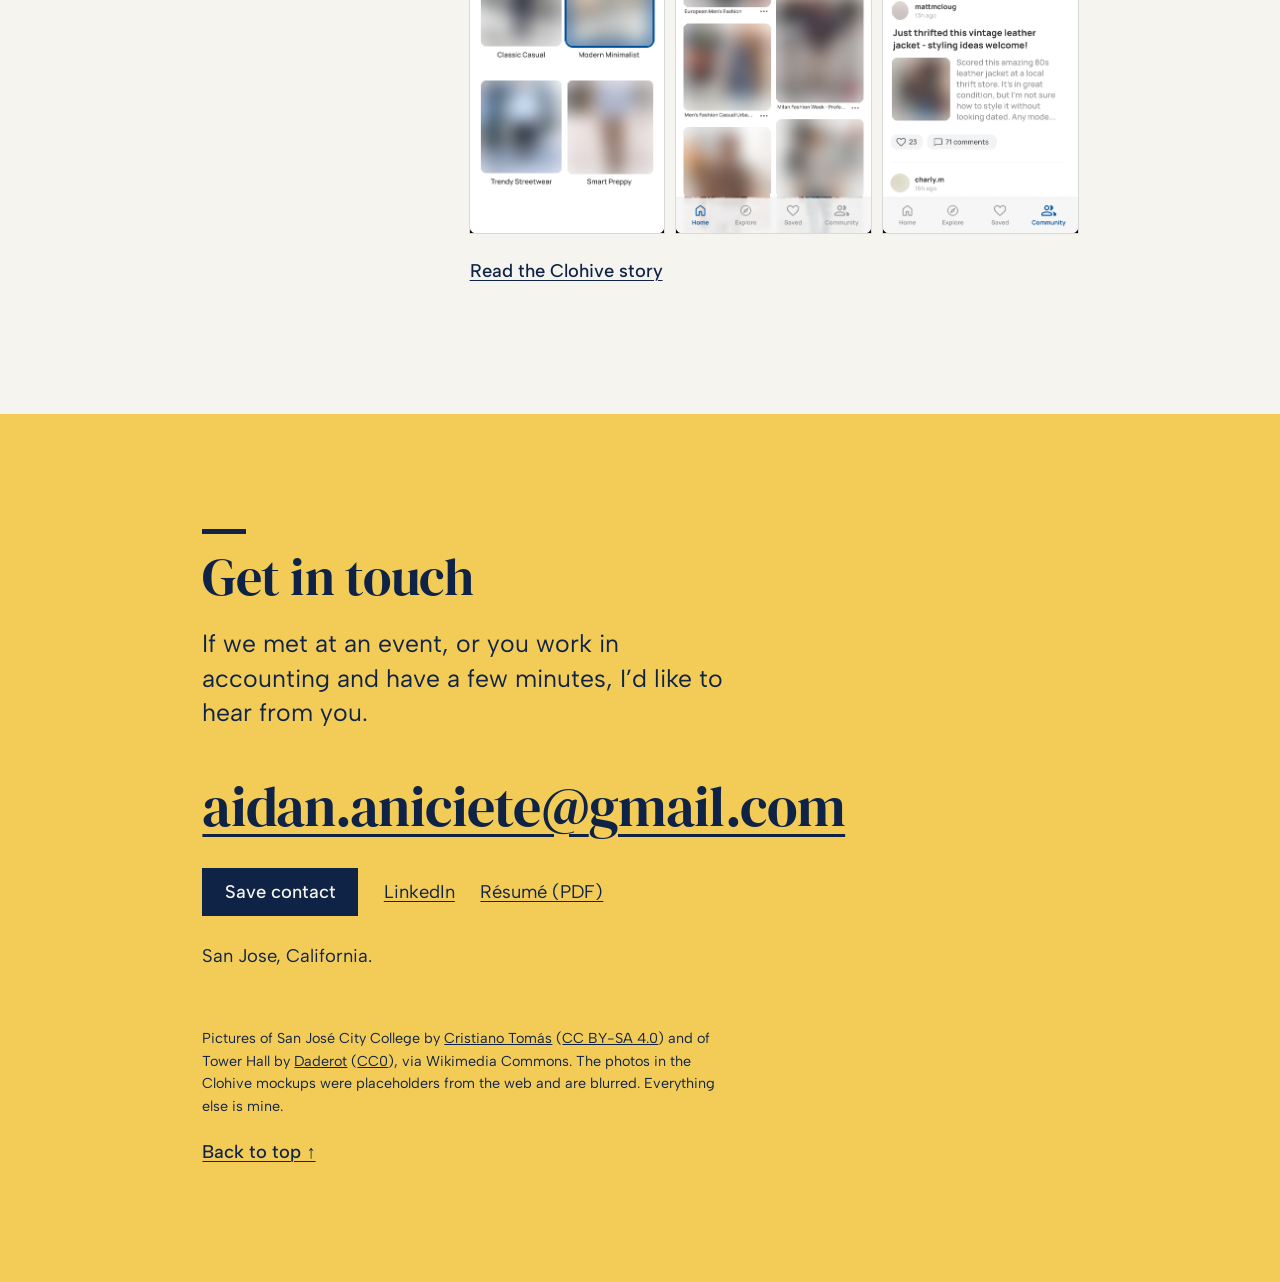
==== commit cefe8648: "Remove the Uniqlo process-changes claim It was a paraphrase of an old résumé bullet with no real exa" ====
--- a/index.html
+++ b/index.html
@@ -420,7 +420,7 @@
       <div class="body">
         <h3>Supervisor</h3>
         <p class="role-where">Uniqlo, Valley Fair, Santa Clara</p>
-        <p>I ran shifts for a team of 15+ associates and brought process changes to store management when the same problem kept coming up. Performed routine cash audits during cashier handoffs and end-of-day reconciliations, comparing physical cash counts against system-recorded balances and documenting discrepancies for management review.</p>
+        <p>I ran shifts for a team of 15+ associates and performed routine cash audits during cashier handoffs and end-of-day reconciliations, comparing physical cash counts against system-recorded balances and documenting discrepancies for management review.</p>
         <p>My area manager put me forward for Uniqlo’s Manager Candidate program, a nine-month track to store management. The degree requirement was the one thing in the way.</p>
         <div class="pair">
           <figure>
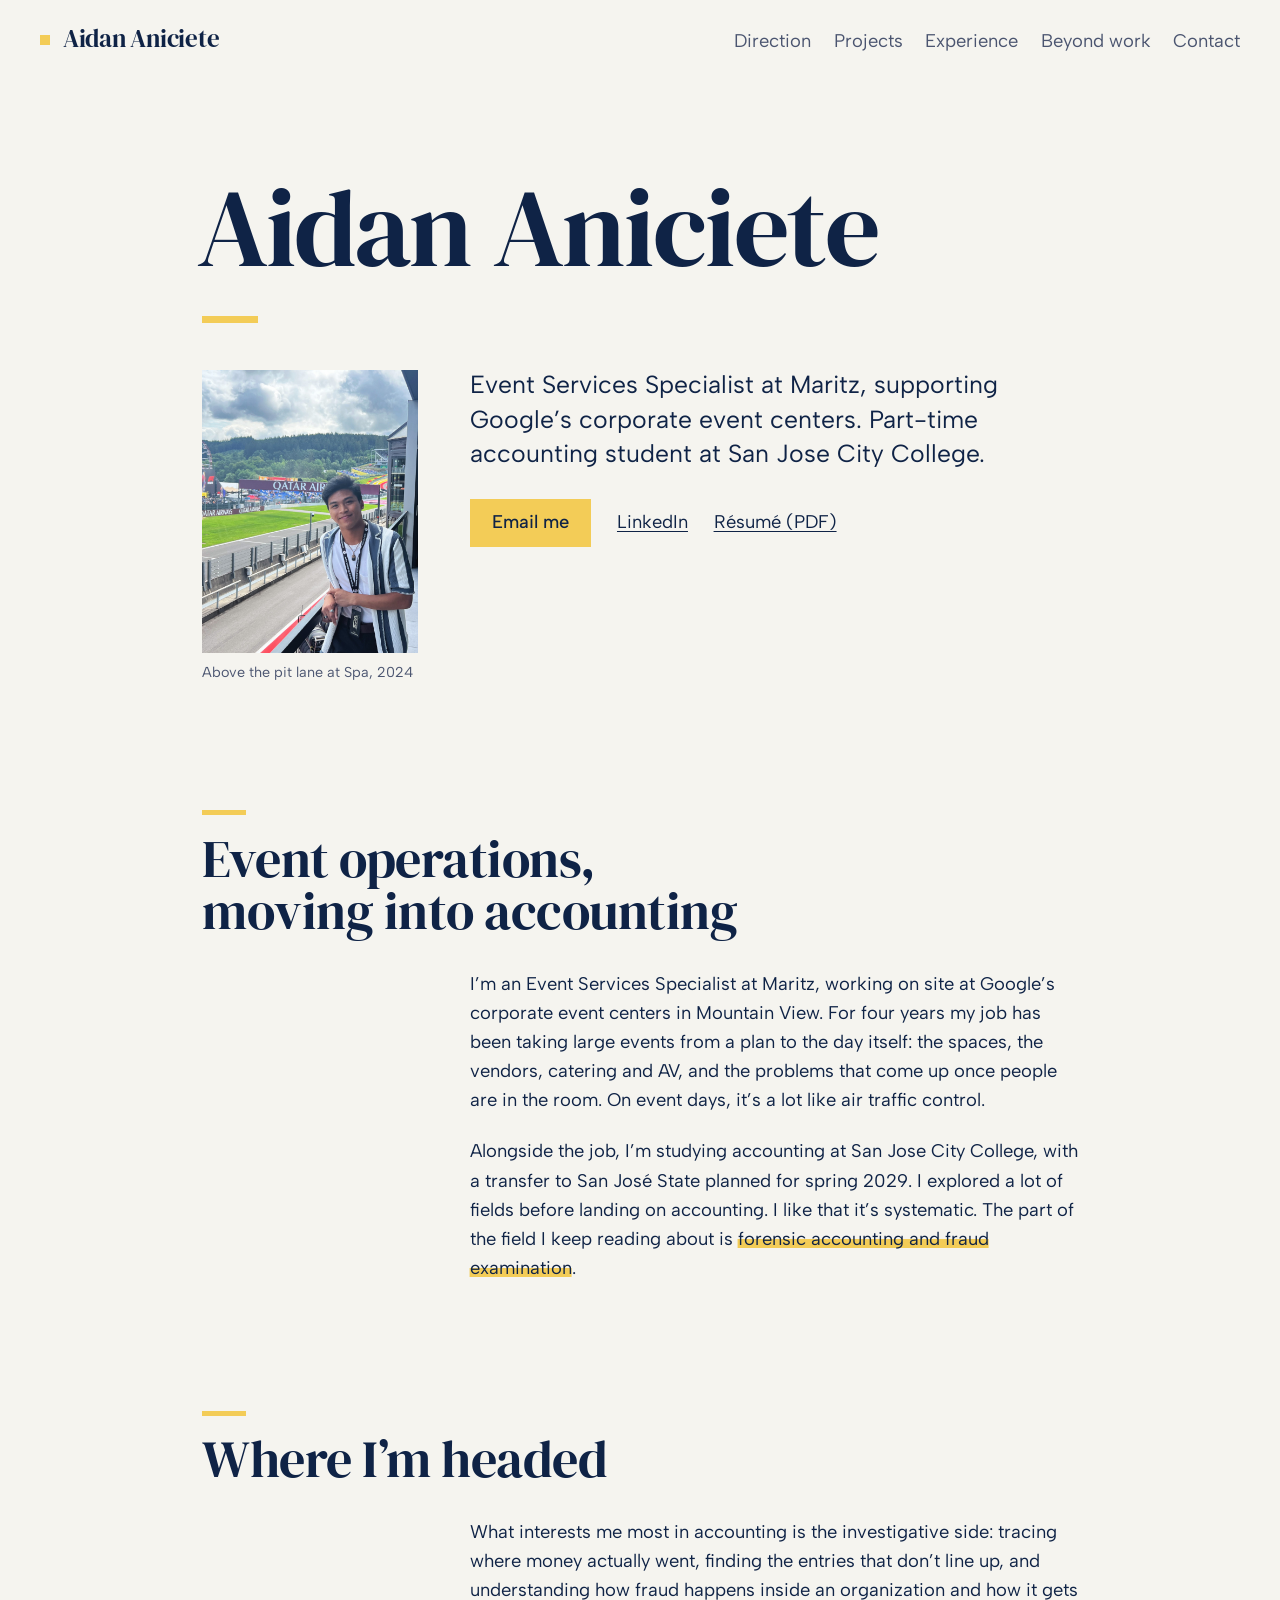
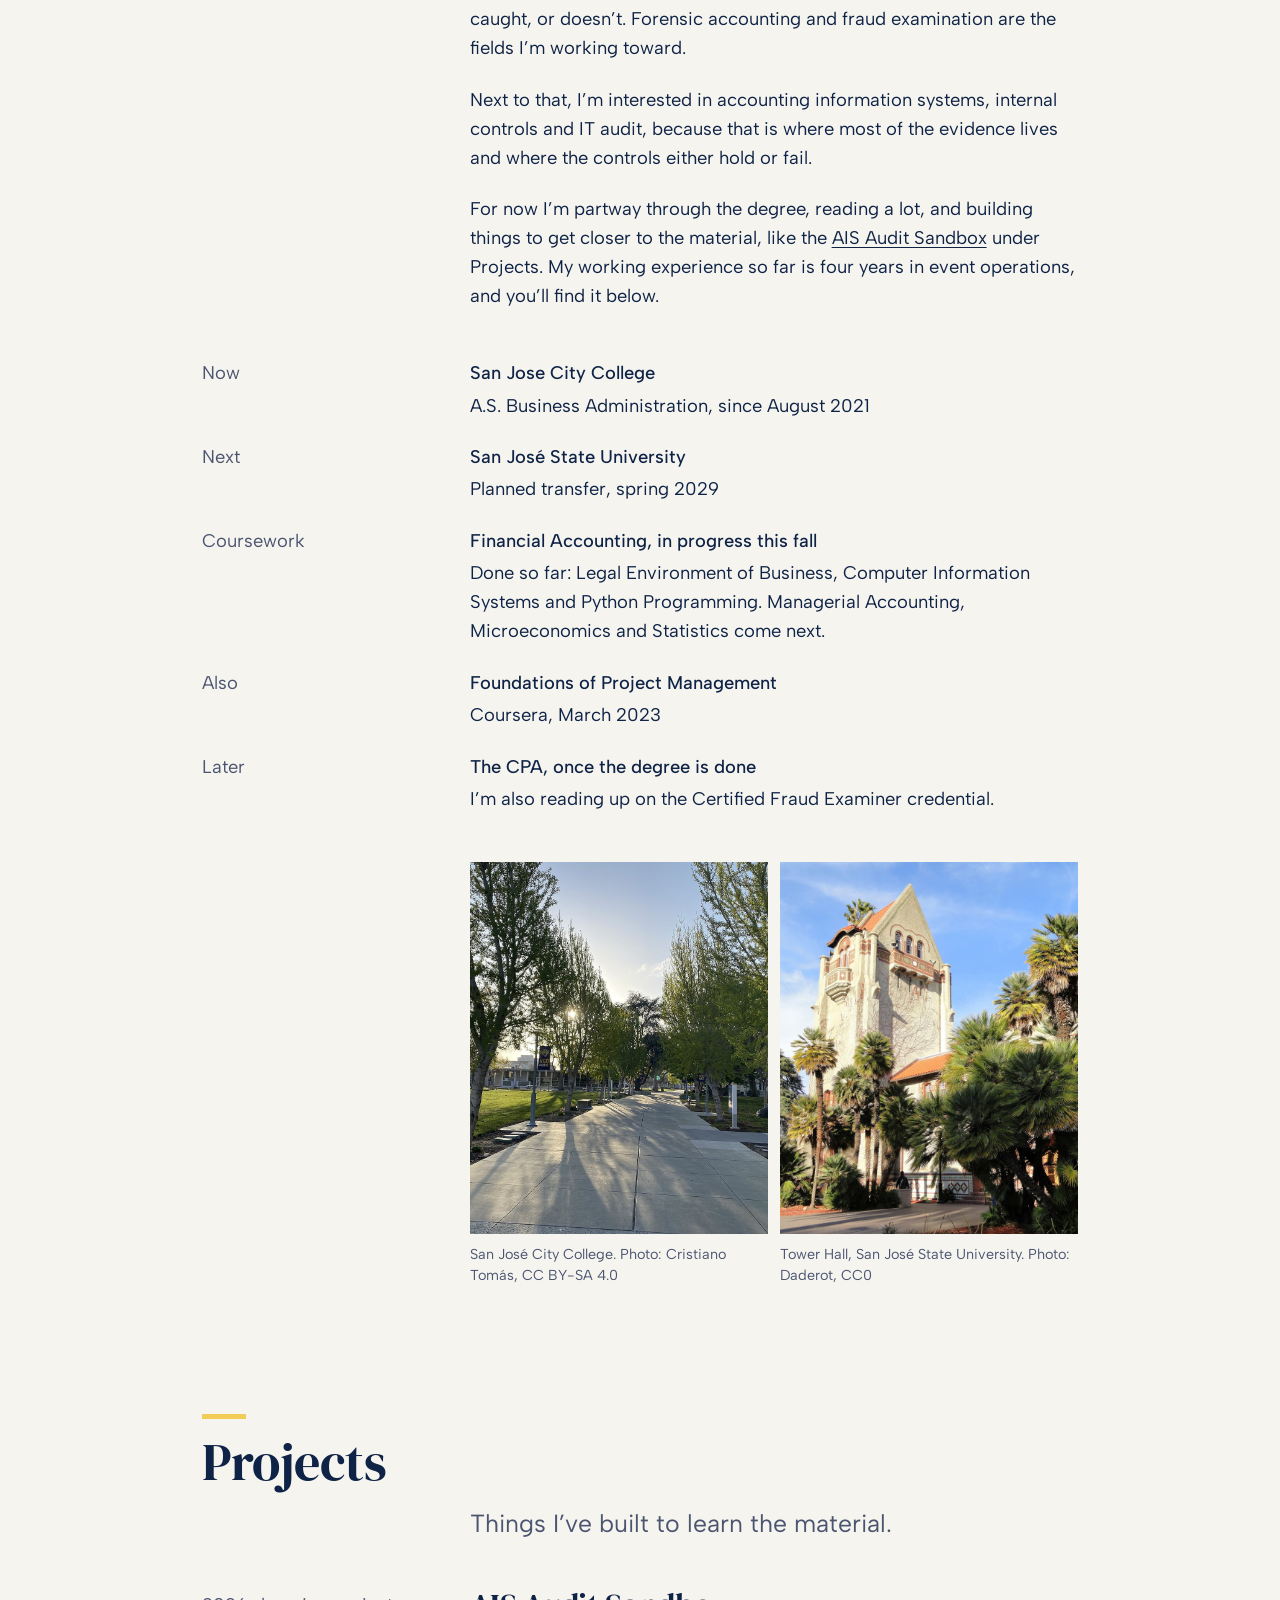
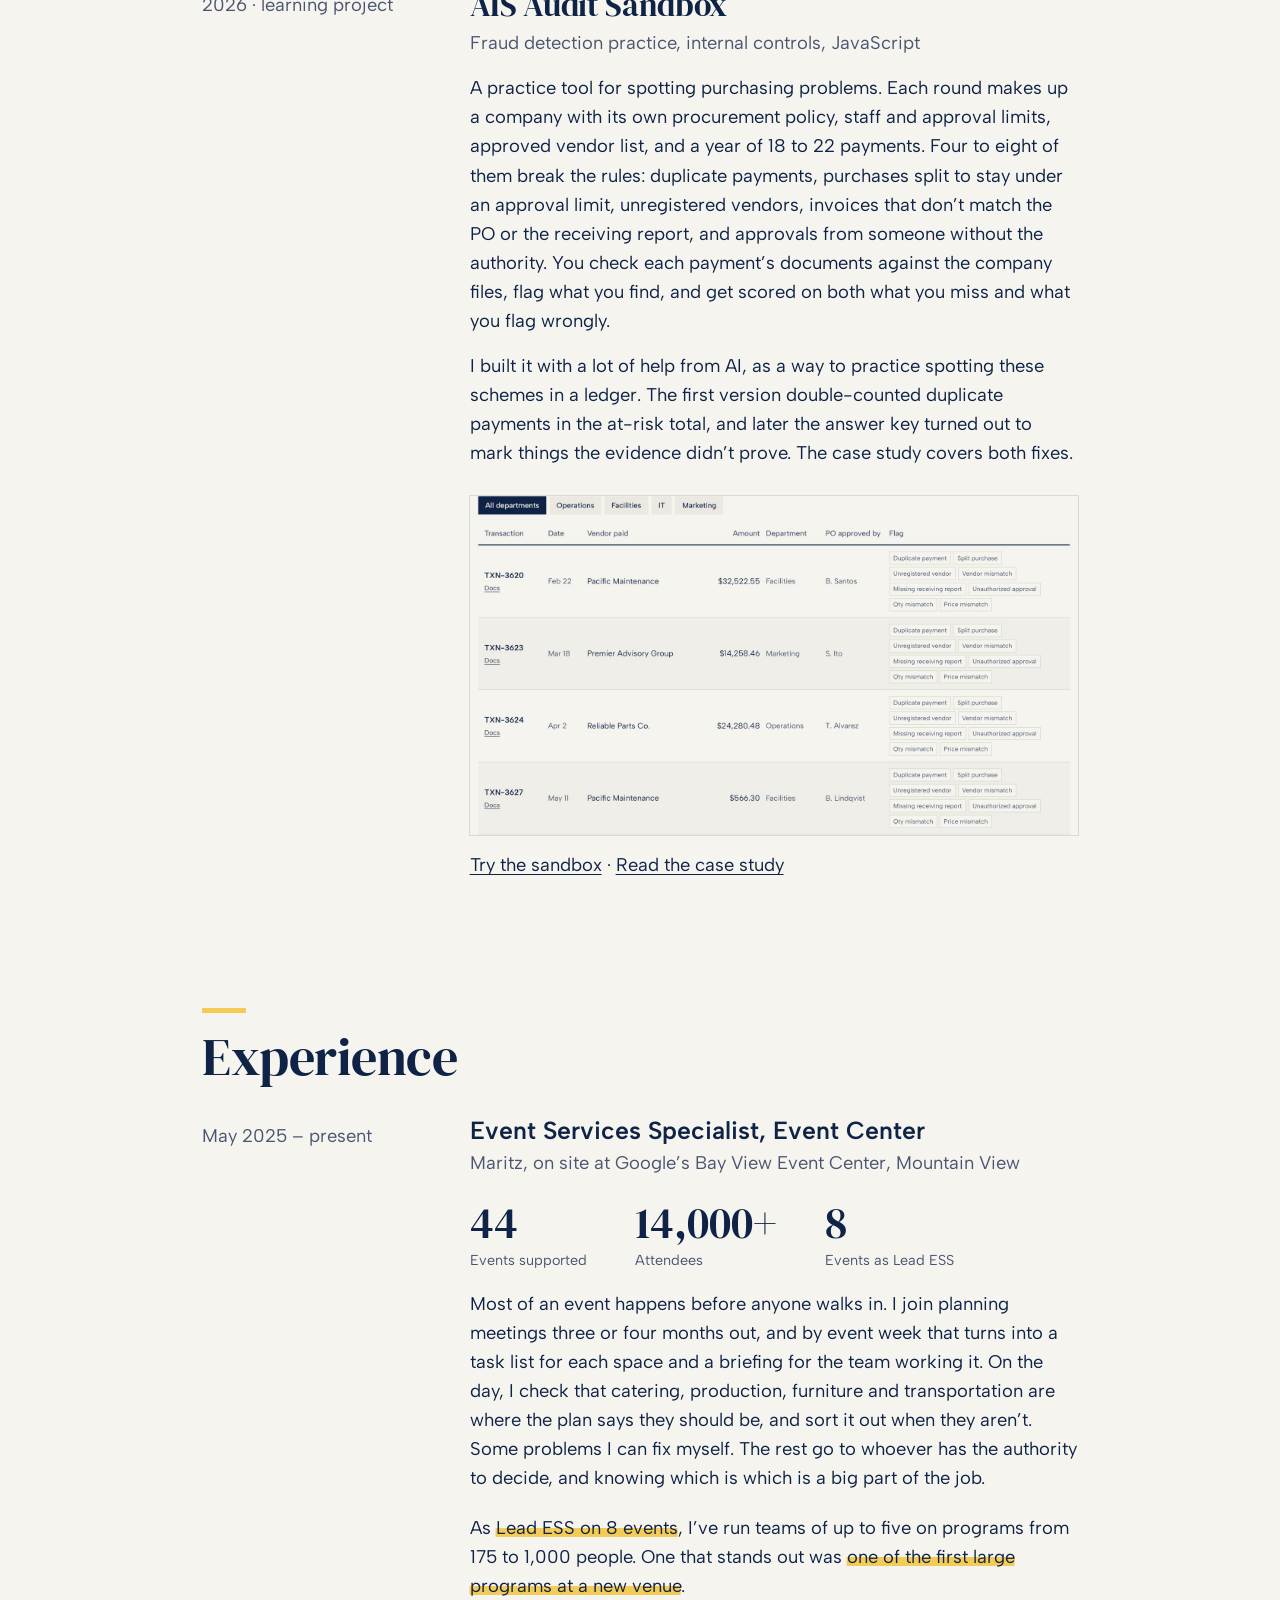
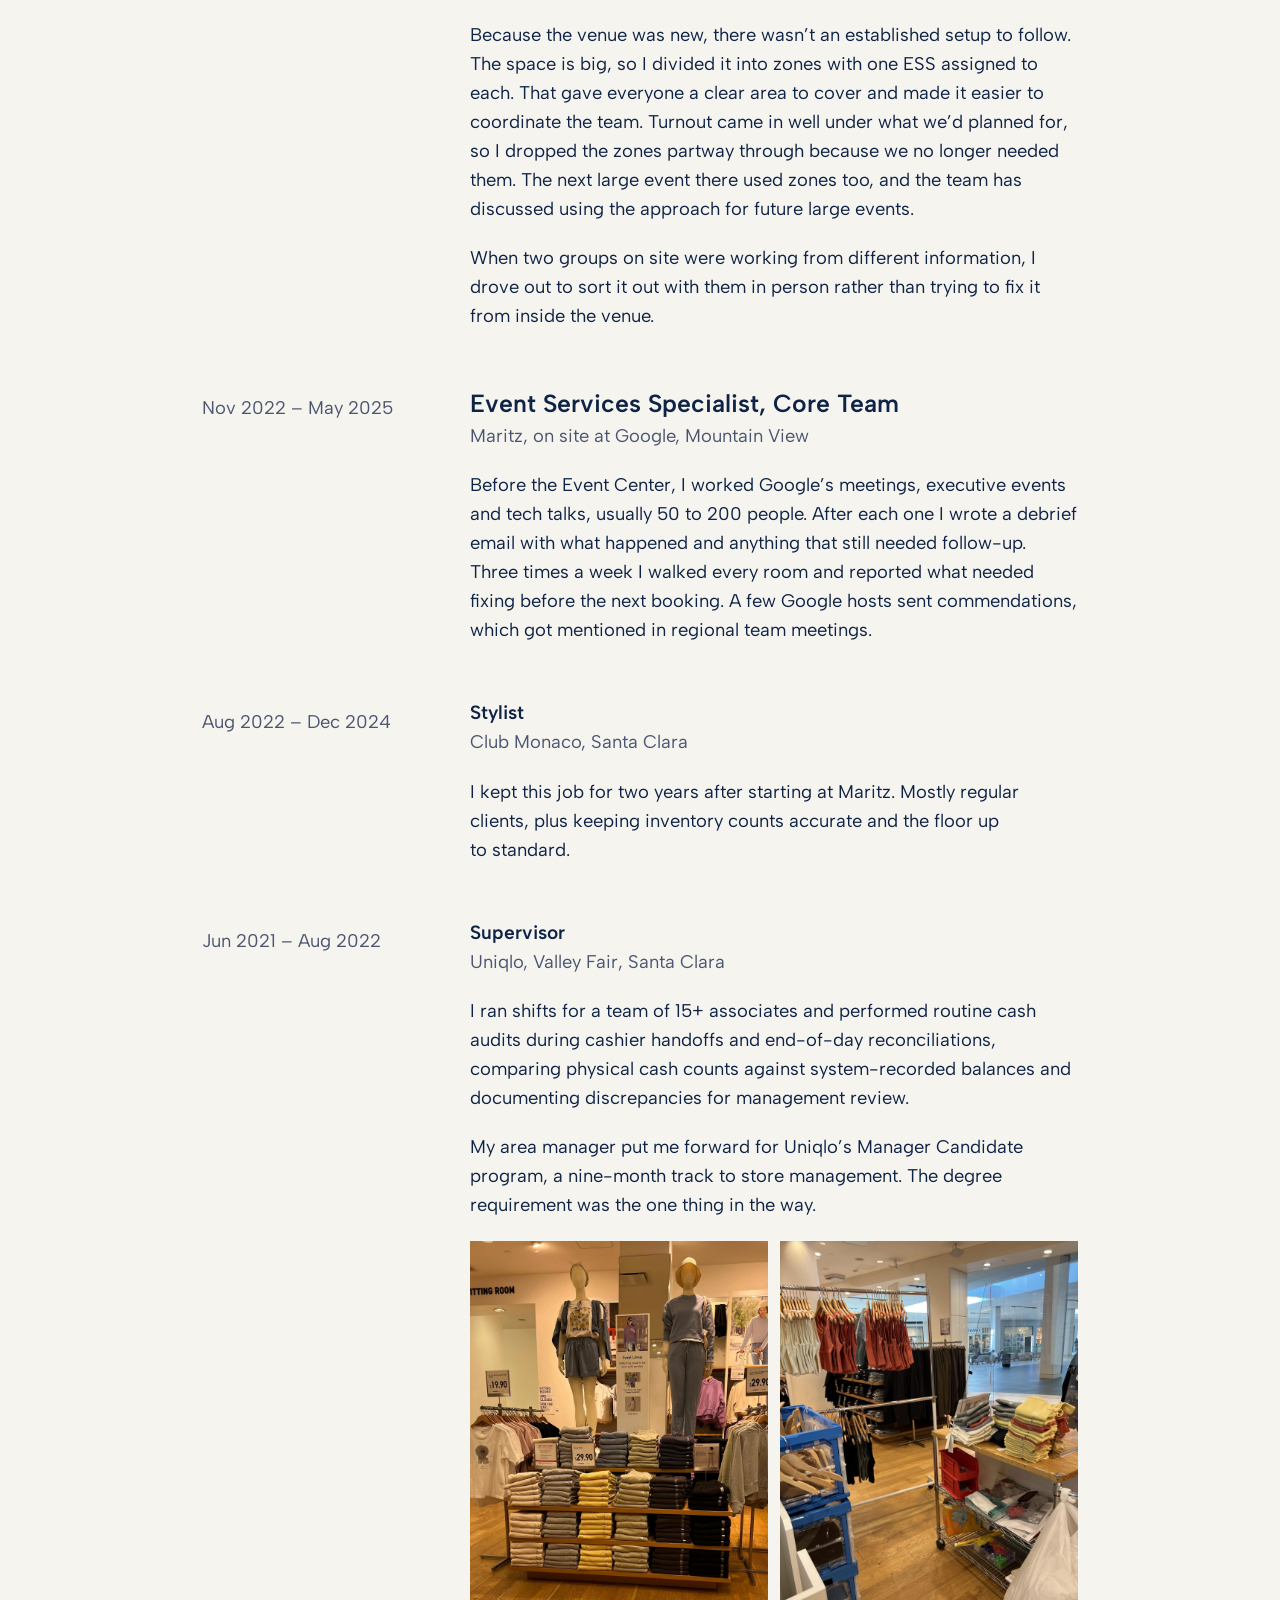
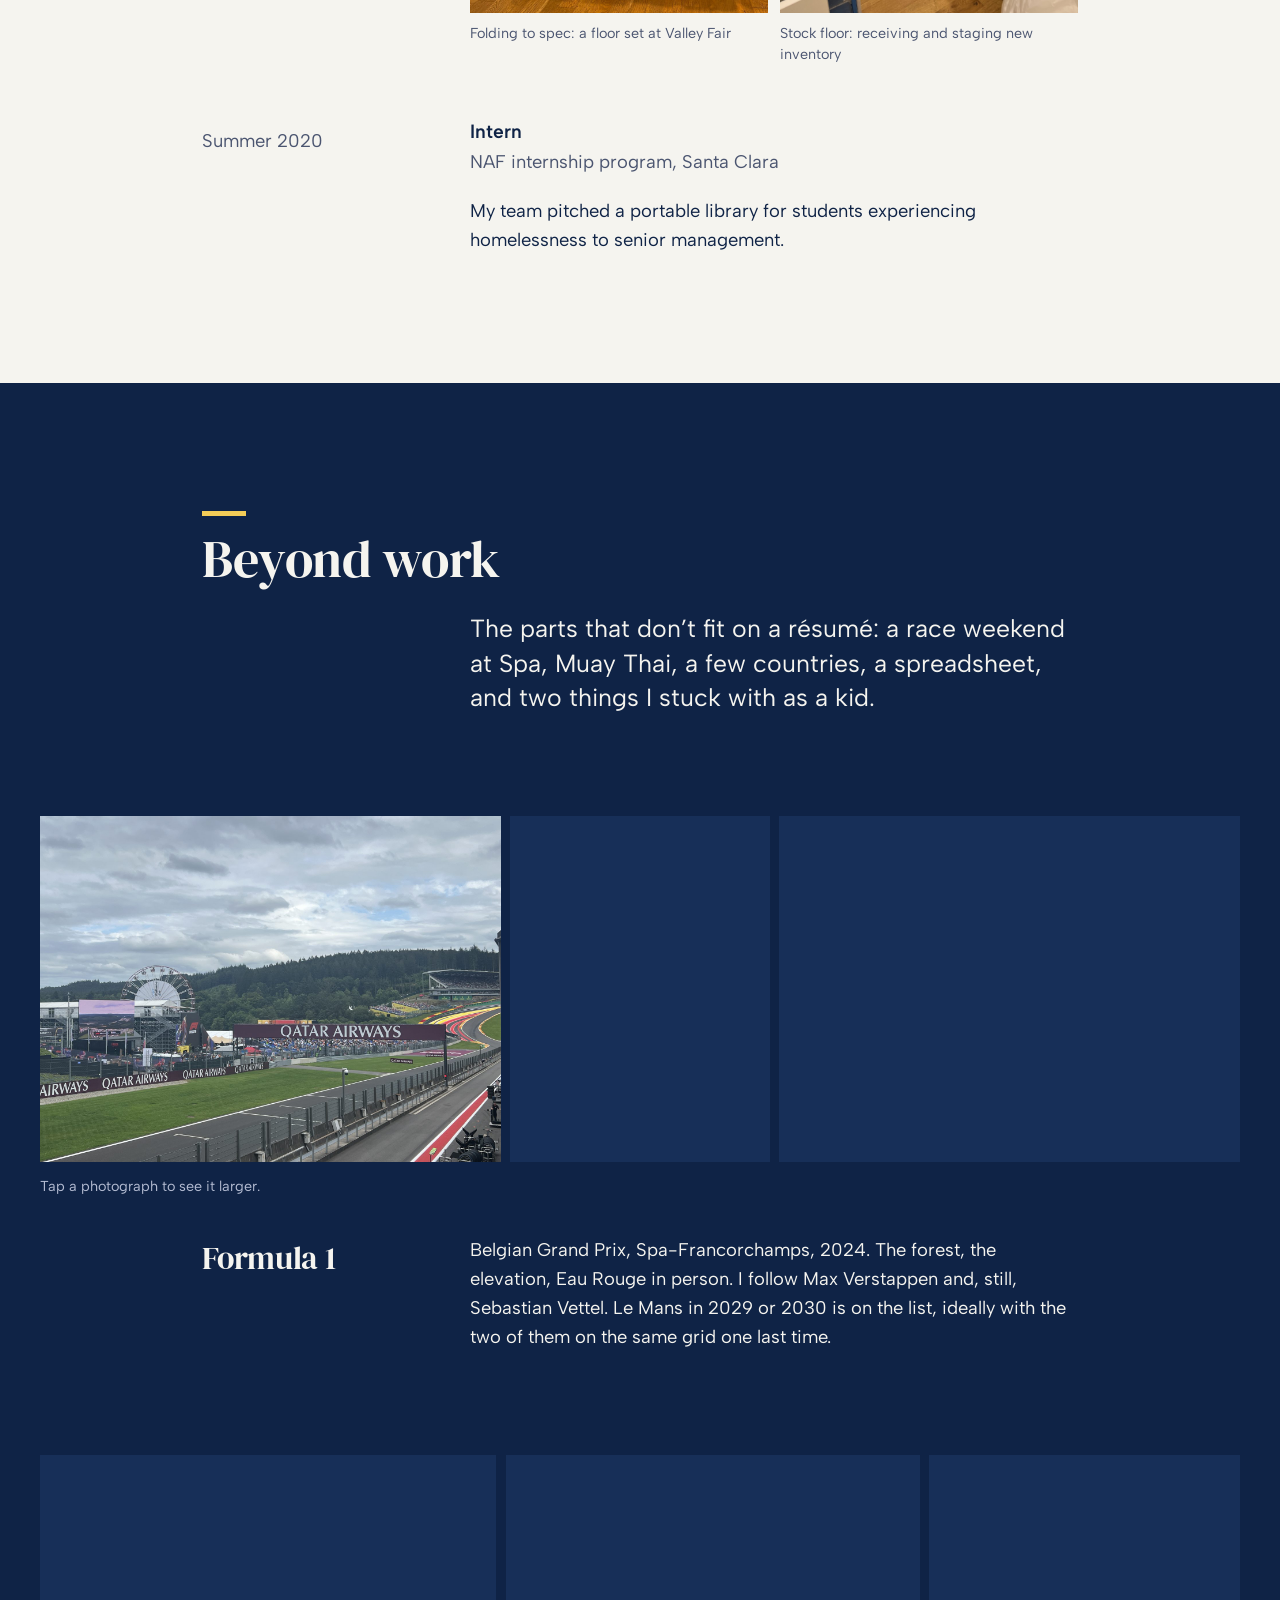
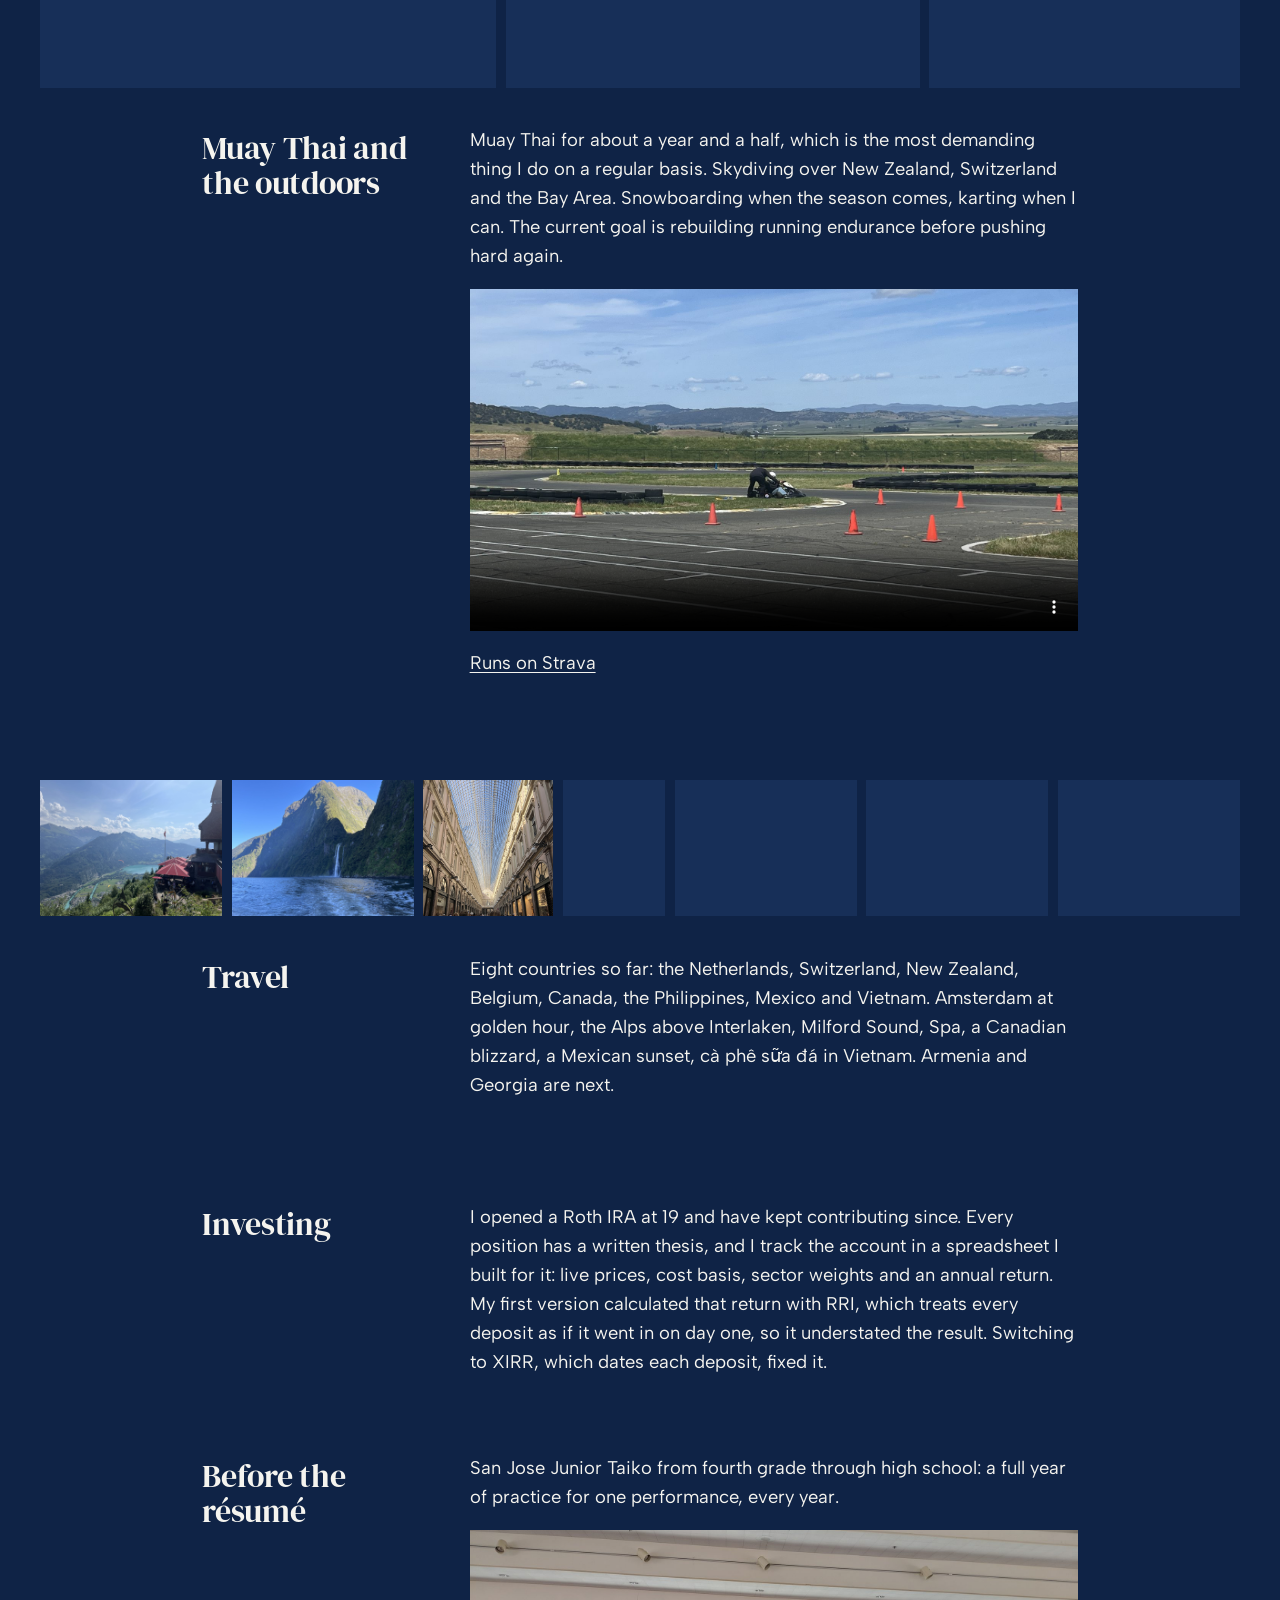
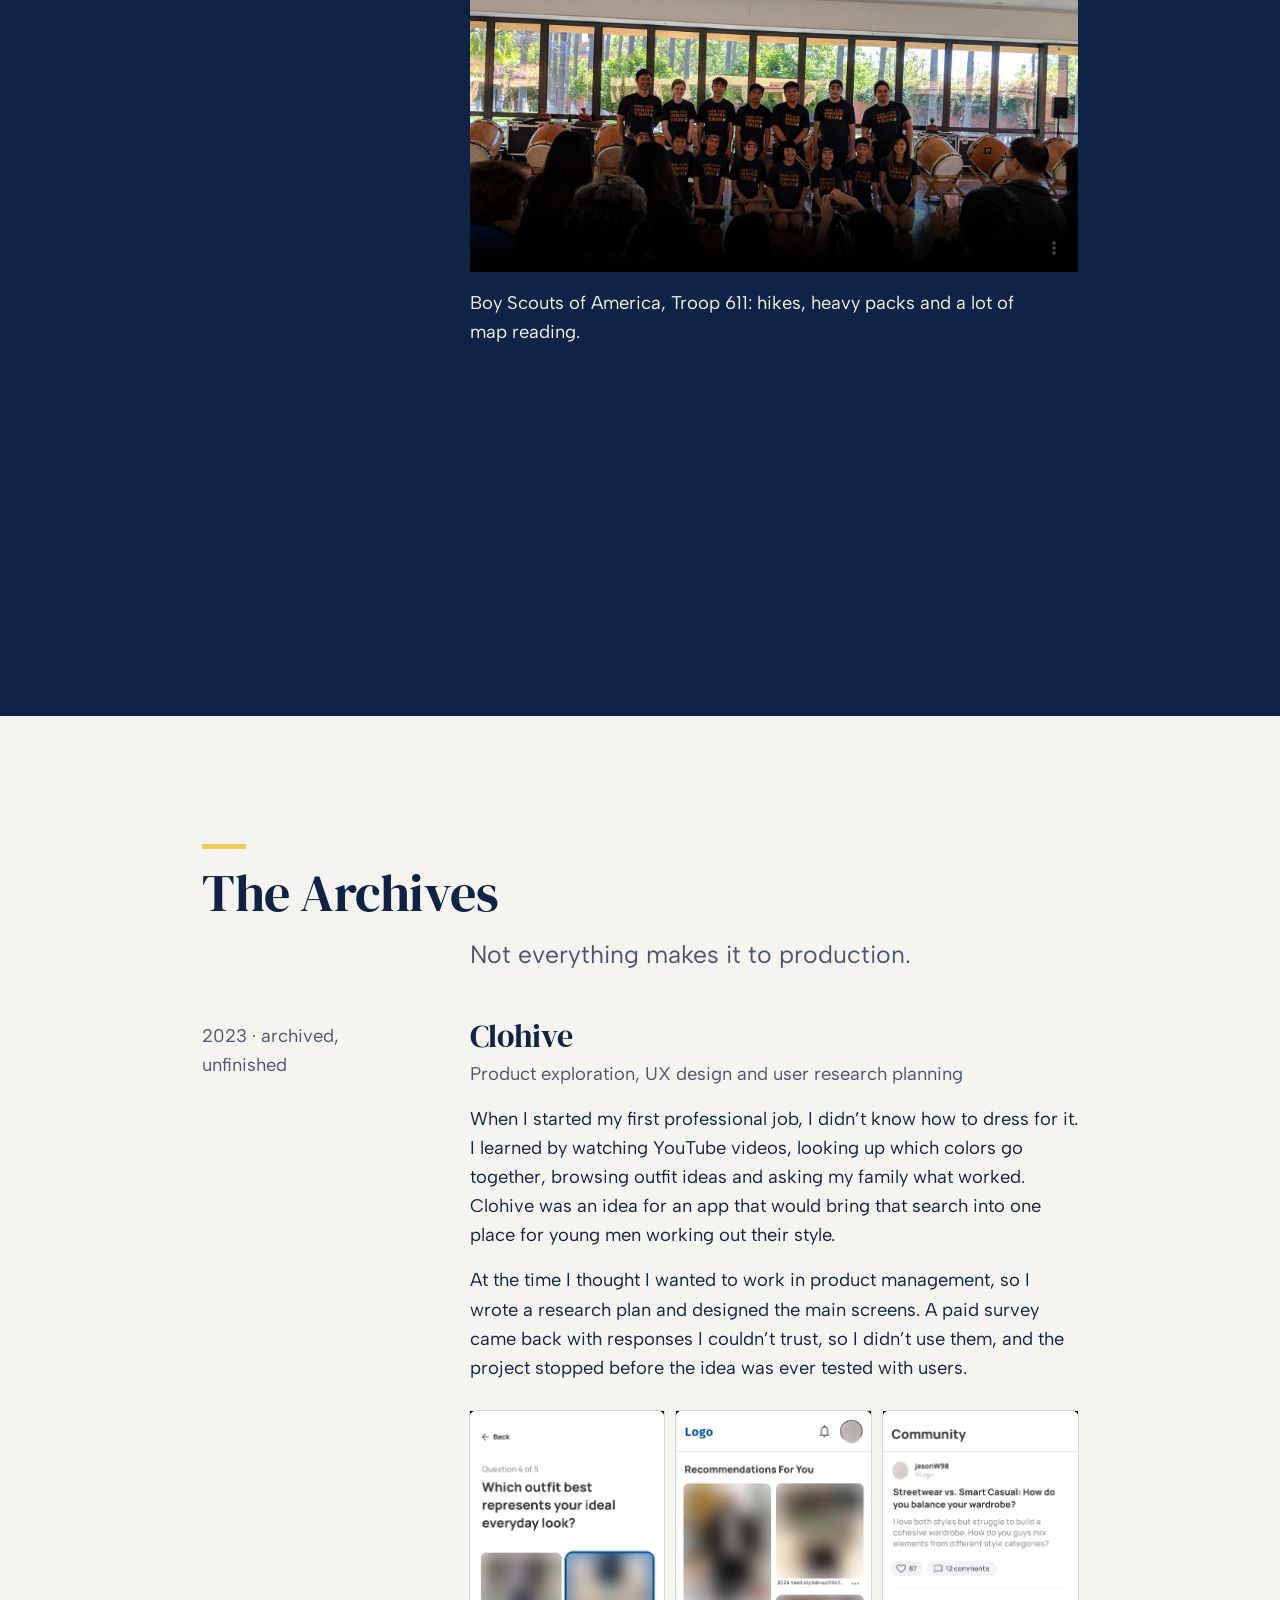
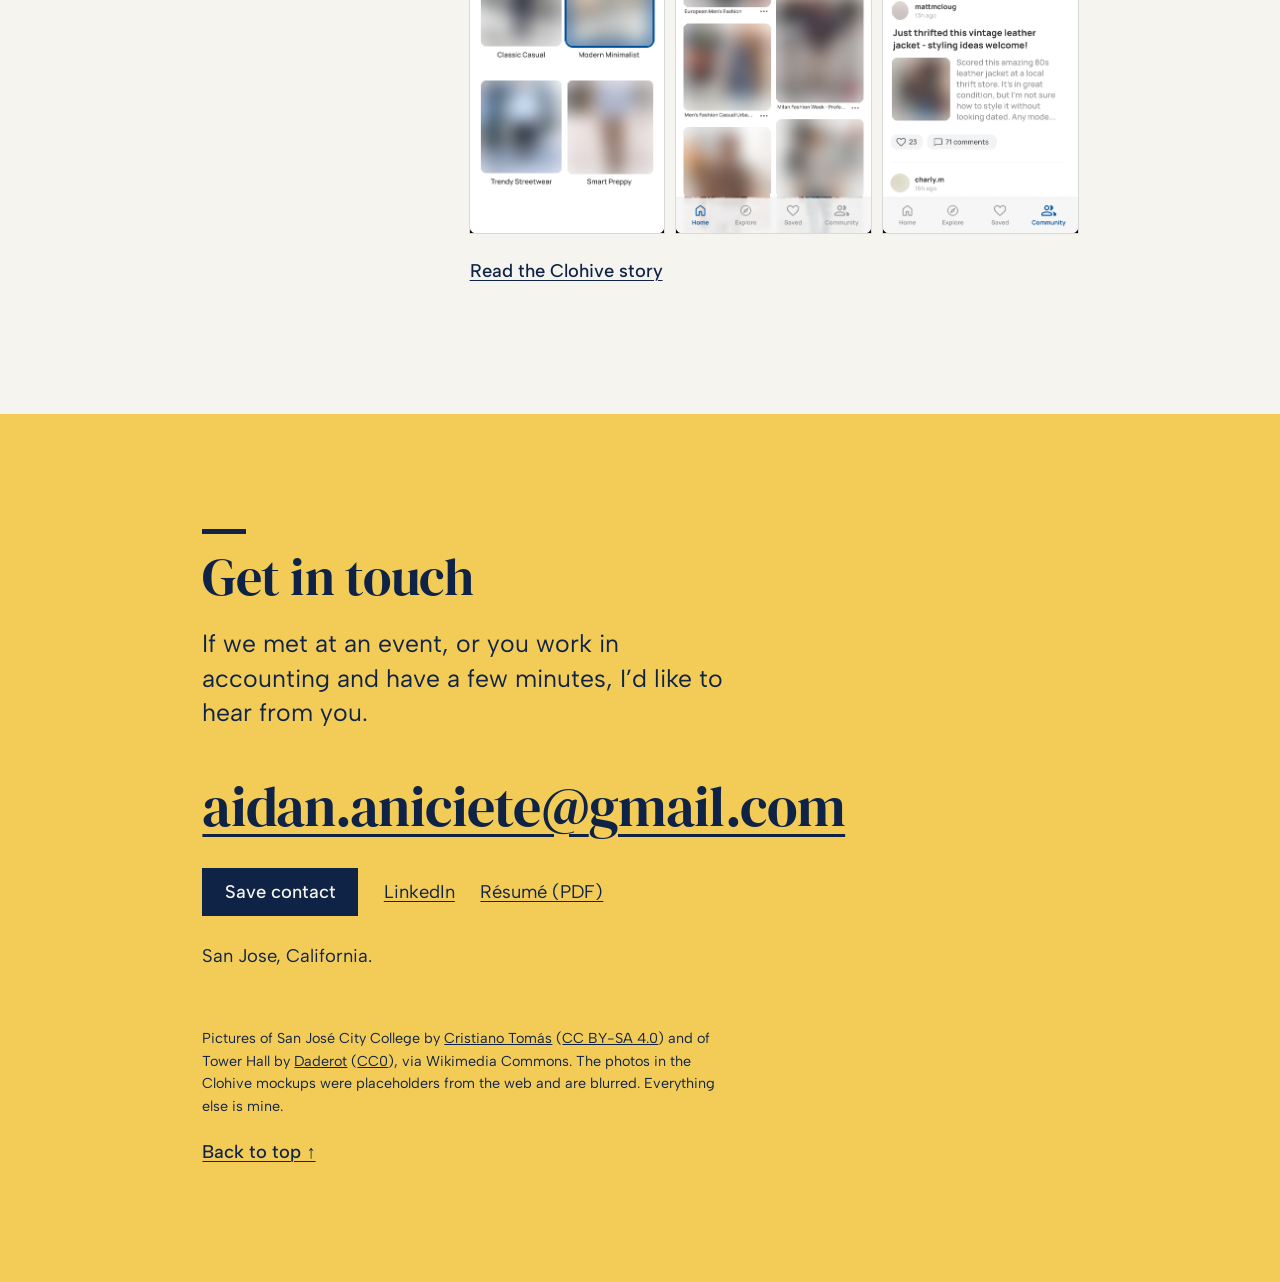
==== commit 7f06d8cc: "Add link-preview images for the home page and sandbox Open Graph tags so LinkedIn and other sites sh" ====
--- a/index.html
+++ b/index.html
@@ -5,6 +5,14 @@
   <meta name="viewport" content="width=device-width, initial-scale=1.0">
   <title>Aidan Aniciete · Event Services Specialist studying accounting, San Jose</title>
   <meta name="description" content="Aidan Aniciete is an Event Services Specialist at Maritz, supporting Google's corporate event centers, and a part-time accounting student at San Jose City College with an interest in forensic accounting and fraud examination.">
+  <meta property="og:type" content="website">
+  <meta property="og:title" content="Aidan Aniciete">
+  <meta property="og:description" content="Event Services Specialist at Maritz and accounting student at San Jose City College.">
+  <meta property="og:url" content="https://aidaniciete.com/">
+  <meta property="og:image" content="https://aidaniciete.com/assets/images/og/website.png">
+  <meta property="og:image:width" content="2400">
+  <meta property="og:image:height" content="1254">
+  <meta name="twitter:card" content="summary_large_image">
   <meta name="theme-color" content="#f5f4ef">
   <link rel="icon" href="data:image/svg+xml,<svg xmlns='http://www.w3.org/2000/svg' viewBox='0 0 100 100'><rect width='100' height='100' fill='%230F2346'/><text x='50' y='70' font-size='60' text-anchor='middle' fill='%23F5F4EF' font-family='Georgia,serif'>A</text></svg>">
   <link rel="preconnect" href="https://fonts.googleapis.com">
